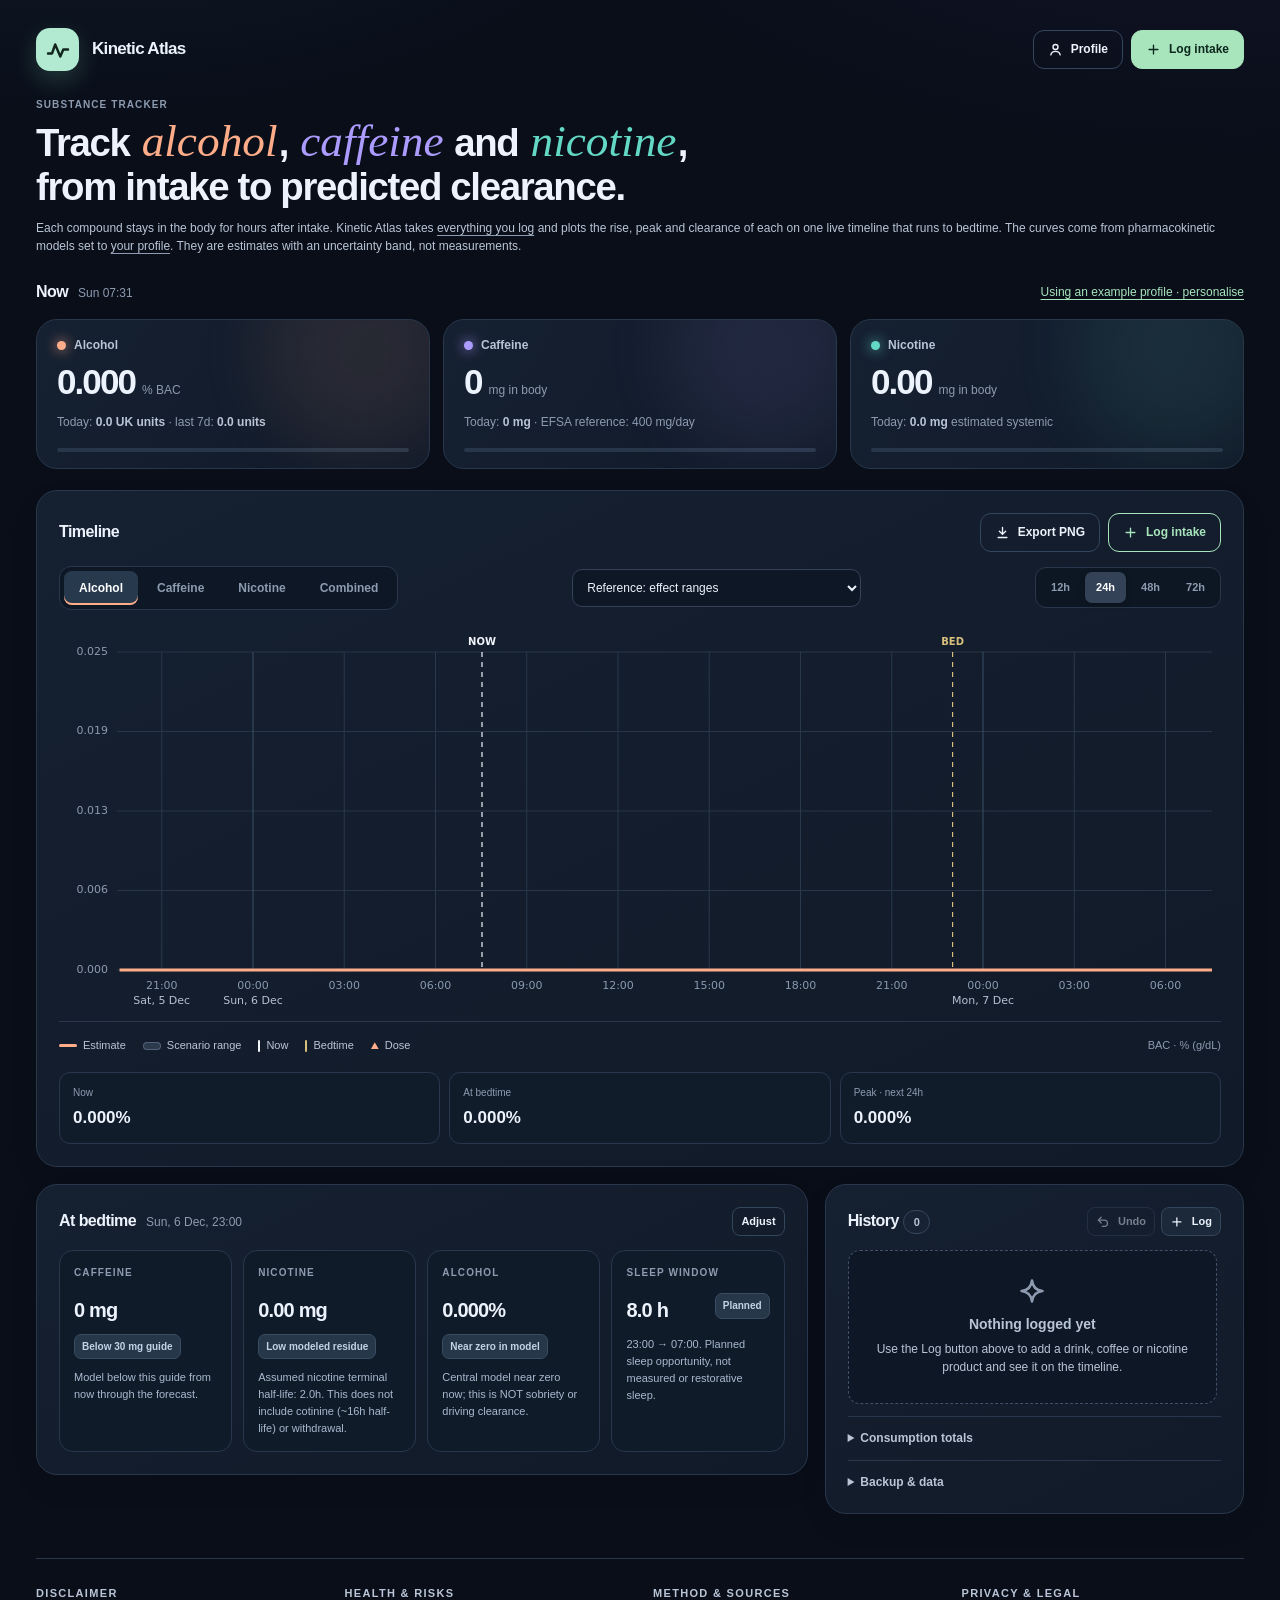
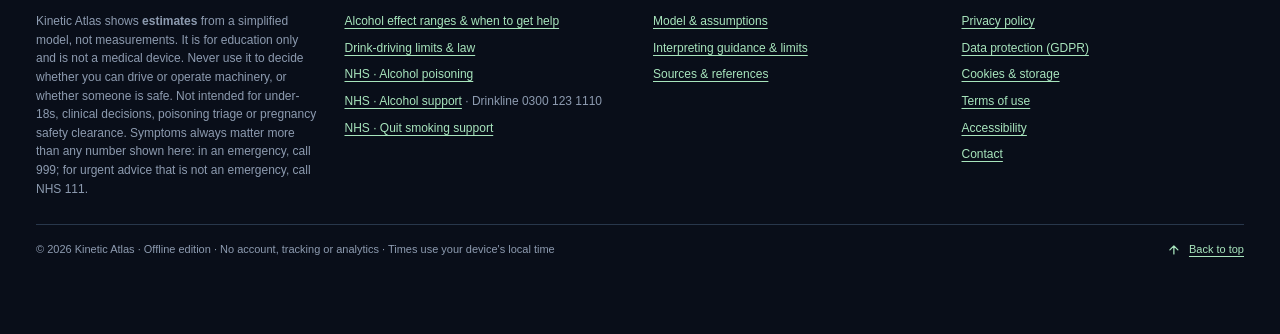
==== index.html @ 900ac0ae "feat(ui): shorten the tagline to "Substance tracker"" ====
<!DOCTYPE html><html lang="en"><head><meta charset="utf-8"><meta name="viewport" content="width=device-width,initial-scale=1"><meta name="theme-color" content="#0b111d"><meta name="description" content="Offline local-first alcohol caffeine nicotine pharmacokinetics explorer"><title>Kinetic Atlas · Substance tracker</title><style>
:root{color-scheme:dark;--bg:#090e19;--surface:#111a29;--border:#28374b;--border2:#34465c;--text:#edf3fc;--muted:#8d9bb0;--soft:#b9c5d6;--primary:#a8e5bd;--alc:#ffad89;--caf:#ac9cff;--nic:#63d9c5;--danger:#ff7d83;--warn:#ffd089;--shadow:0 20px 70px #0206105e;--radius:21px}*{box-sizing:border-box}[hidden]{display:none!important}html{scroll-behavior:smooth}body{margin:0;background:radial-gradient(ellipse 850px 480px at 8% -12%,#253e4d55,transparent 75%),radial-gradient(ellipse 1100px 600px at 97% -13%,#392b5b46,transparent 70%),var(--bg);font:14px/1.55 Inter,ui-sans-serif,-apple-system,BlinkMacSystemFont,"Segoe UI",sans-serif;color:var(--text);min-height:100vh}button,input,select,textarea{font:inherit}button{cursor:pointer}button:disabled{opacity:.45;cursor:not-allowed}a{color:var(--primary);text-decoration-thickness:1px;text-underline-offset:3px}a:focus-visible,button:focus-visible,input:focus-visible,select:focus-visible,textarea:focus-visible{outline:2px solid var(--primary);outline-offset:3px}h1,h2,h3,h4,p{margin:0}h1,h2,h3{letter-spacing:-.035em}p{color:var(--soft)}.shell{max-width:1510px;margin:auto;padding:28px 36px 76px}.topbar{display:flex;align-items:center;justify-content:space-between;gap:12px;margin-bottom:26px}.brand{display:flex;align-items:center;gap:13px;text-decoration:none;color:var(--text)}.brandmark{width:43px;height:43px;border-radius:14px;background:#b1ead1;color:#11241d;display:grid;place-items:center;box-shadow:0 9px 24px #92e9c630}.brandname{font-size:17px;font-weight:850;letter-spacing:-.04em}.toolbar{display:flex;align-items:center;gap:8px;flex-wrap:wrap}.btn{display:inline-flex;justify-content:center;align-items:center;gap:8px;padding:9px 14px;border:1px solid var(--border2);border-radius:11px;background:#1b293b;color:var(--text);font-weight:700;font-size:12px;transition:.15s ease;min-height:39px}.btn:hover{background:#28394c;border-color:#5d7085}.btn-primary{background:var(--primary);border-color:var(--primary);color:#0c271c}.btn-primary:hover{background:#d2f5dd;border-color:#d2f5dd}.btn-ghost{background:transparent}.btn-outline{background:transparent;border-color:var(--primary);color:var(--primary)}.btn-outline:hover{background:#a8e5bd1f;border-color:#d2f5dd;color:#d2f5dd}.btn-outline:focus-visible{outline:2px solid var(--primary);outline-offset:3px;background:#a8e5bd1f}.btn-danger{border-color:#834951;color:#ffb3bb;background:#46292f}.btn-small{padding:5px 8px;min-height:28px;font-size:11px;border-radius:8px}.tag{font-size:11px;border:1px solid var(--border2);border-radius:100px;padding:5px 10px;color:var(--soft);background:#1a293a85}.tag.green{color:#b5efcf;border-color:#3b6658;background:#213c36}.metrics{display:grid;grid-template-columns:repeat(3,minmax(0,1fr));gap:13px;margin-bottom:21px}.metric{position:relative;overflow:hidden;border:1px solid var(--border);border-radius:var(--radius);background:linear-gradient(120deg,#152031,#111a29);padding:16px 20px}.metric:before{content:"";position:absolute;inset:-75px -40px auto auto;height:210px;width:210px;border-radius:50%;opacity:.09;background:var(--tone);filter:blur(35px)}.metric.alcohol{--tone:var(--alc)}.metric.caffeine{--tone:var(--caf)}.metric.nicotine{--tone:var(--nic)}.compound{display:flex;gap:8px;align-items:center;color:var(--soft);font-size:12px;font-weight:750}.compound-dot{height:9px;width:9px;border-radius:50%;background:var(--tone);box-shadow:0 0 13px var(--tone)}.metric-value{display:flex;align-items:baseline;gap:7px;margin-top:10px}.metric-value strong{font-weight:800;font-size:35px;line-height:1;letter-spacing:-.055em;font-variant-numeric:tabular-nums}.metric-value span{font-size:12px;color:var(--muted)}.metric-foot{color:var(--muted);font-size:12px;margin-top:13px}.metric-foot b{color:var(--soft)}.meter{height:4px;border-radius:6px;background:#283649;margin-top:16px;overflow:hidden}.meter>span{height:100%;display:block;background:var(--tone);border-radius:6px;transition:width .3s}.dashboard{display:grid;grid-template-columns:minmax(0,1.84fr) minmax(350px,1fr);gap:17px;align-items:start}.panel{border:1px solid var(--border);background:linear-gradient(155deg,#152031 0%,#111a28 95%);border-radius:var(--radius);box-shadow:0 12px 32px #0000000d;min-width:0}.panel-pad{padding:22px}.wide-column,.side-column{display:grid;gap:17px;min-width:0}.dashboard{grid-template-rows:auto 1fr}.dashboard>.wide-column,.dashboard>.side-column{display:contents}#sleepSec{grid-column:1;grid-row:1}#guideSec{grid-column:1;grid-row:2}#historySec{grid-column:2;grid-row:1/span 2}.panel-title{display:flex;justify-content:space-between;align-items:start;gap:12px;margin-bottom:17px}.panel-title h2{font-size:18px;font-weight:800}.panel-title p{font-size:11px;color:var(--muted);margin-top:4px}.pill-btns{display:flex;gap:4px;padding:4px;border:1px solid var(--border);border-radius:11px;background:#0d1724}.pill-btns button{background:transparent;border:0;border-radius:7px;color:var(--muted);font-size:11px;font-weight:750;padding:7px 11px}.pill-btns button.active{background:#344257;color:white;box-shadow:0 2px 6px #0004}.plot-head{display:flex;align-items:center;justify-content:space-between;gap:14px;flex-wrap:wrap}.tabs{display:flex;gap:4px;padding:4px;background:#0d1725;border:1px solid var(--border);border-radius:12px;flex-wrap:wrap}.tabs button{border:0;background:transparent;color:var(--muted);padding:8px 15px;border-radius:8px;font-size:12px;font-weight:780}.tabs button.active{background:#27394d;color:white}.tabs .alcohol.active{box-shadow:inset 0 -2px var(--alc)}.tabs .caffeine.active{box-shadow:inset 0 -2px var(--caf)}.tabs .nicotine.active{box-shadow:inset 0 -2px var(--nic)}.tabs .all.active{background:linear-gradient(90deg,var(--alc),var(--caf),var(--nic)) bottom/100% 2px no-repeat,#27394d}#scaleButtons:not([hidden])+#rangeButtons{margin-left:auto}@media(max-width:680px){#compoundTabs{display:grid;grid-template-columns:repeat(4,minmax(0,1fr))}#compoundTabs button{padding:8px 4px}.stats-row .statbox .cmb-val{font-size:11.5px;white-space:normal}}.chart-wrap{height:380px;position:relative;margin:22px -3px 3px;touch-action:pan-y}.chart-wrap canvas{width:100%;height:100%;display:block;cursor:crosshair}.chart-tooltip{display:none;position:absolute;z-index:4;pointer-events:none;background:#08111cee;border:1px solid #547084;border-radius:10px;padding:9px 12px;box-shadow:var(--shadow);min-width:164px;font-size:11px}.chart-tooltip strong{display:block;color:white;margin-bottom:4px}.chart-tooltip span{display:block;color:var(--soft)}.legend{display:flex;flex-wrap:wrap;gap:8px 17px;align-items:center;border-top:1px solid var(--border);padding-top:15px;margin-top:9px}.legend span{display:inline-flex;align-items:center;font-size:11px;color:var(--soft)}.legend i{display:inline-block;width:18px;height:3px;vertical-align:3px;margin-right:6px;background:#b2ddf0;border-radius:10px}.legend i.band{height:8px;background:#7e9ab13c;border:1px solid #7888ab80}.legend i.now{height:12px;width:2px;background:#f1f5fb}.legend i.bed{height:12px;width:2px;background:#d6c07b}.stats-row{display:grid;grid-template-columns:repeat(3,1fr);gap:9px;margin-top:18px}.statbox{border:1px solid var(--border);padding:12px 13px;background:#111c2b;border-radius:11px}.statbox span{display:block;font-size:10px;color:var(--muted);margin-bottom:4px}.statbox strong{font-size:17px;font-variant-numeric:tabular-nums}.statbox small{font-size:10px;color:var(--muted);font-weight:500}.statbox .cmb-val{display:block;font-size:13px;color:var(--soft);margin:0;line-height:1.55;white-space:nowrap;font-weight:600}.cmb-val b{color:white;font-weight:760;white-space:nowrap}.cmb-val abbr{text-decoration:none}.cmb-val i,.chart-tooltip i{display:inline-block;width:7px;height:7px;border-radius:50%;margin-right:5px;vertical-align:1px}.sleep-grid{display:grid;grid-template-columns:repeat(4,minmax(0,1fr));gap:11px}.insight{border:1px solid var(--border);border-radius:14px;background:#101b2a;padding:14px}.insight .micro{color:var(--muted);text-transform:uppercase;letter-spacing:.11em;font-size:10px;font-weight:800}.insight .big{font-size:20px;font-weight:800;letter-spacing:-.04em;margin-top:8px;font-variant-numeric:tabular-nums}.insight p{font-size:12px;margin-top:6px}.insight .detail{color:#a8b9ce;font-size:11px;margin-top:10px}.kpi-mini{display:flex;align-items:center;justify-content:space-between;margin-top:6px;gap:8px;flex-wrap:wrap}.badge-status{font-size:10px;border-radius:7px;background:#26374a;color:#c0d3e7;padding:4px 7px;border:1px solid #3a4c62;font-weight:700}.badge-status.warn{background:#453629;color:#ffddb1;border-color:#82614a}.badge-status.urgent{background:#4c2a32;color:#ffc1be;border-color:#875561}
.field label,.form-label{display:block;font-size:11px;color:var(--soft);font-weight:760;margin-bottom:6px}.input,select,textarea{width:100%;background:#0e1725;border:1px solid #354359;border-radius:10px;color:var(--text);padding:10px 12px;min-height:44px;outline:none;transition:border-color .15s}select{padding-right:24px}select option,select optgroup{background:#162234;color:white}.input:focus,select:focus,textarea:focus{border-color:#96d0b4;box-shadow:0 0 0 3px #8bd1ac19}.input::placeholder,textarea::placeholder{color:#72839b}.input[type="number"]{font-variant-numeric:tabular-nums}.formgrid{display:grid;grid-template-columns:repeat(2,minmax(0,1fr));gap:11px;align-items:end}.formgrid .full{grid-column:1/-1}.formhint{font-size:10px;color:var(--muted);margin-top:5px}.live-preview{display:flex;justify-content:space-between;gap:12px;border:1px solid #3a564e;background:#1a342d70;border-radius:11px;padding:11px 13px;margin:15px 0;align-items:center}.live-preview div{min-width:0}.live-preview small{display:block;font-size:10px;color:var(--muted)}.live-preview b{display:block;color:#d9f7e9;font-size:17px;letter-spacing:-.025em}.live-preview>span{font-size:11px;color:#bcdccf;text-align:right;max-width:190px}.entry-buttons{display:flex;gap:8px}.entry-buttons .btn-primary{flex:1}.feedback{min-height:18px;margin-top:8px;font-size:11px;color:#b0eac9}.history-tools{display:flex;gap:6px;align-items:center}.history-list{max-height:405px;overflow:auto;padding-right:4px;scrollbar-width:thin}.log-item{display:flex;align-items:center;gap:11px;padding:12px 2px;border-top:1px solid #29384a}.log-symbol{width:35px;height:35px;border-radius:11px;flex-shrink:0;background:#ffffff0a;display:grid;place-items:center;font-size:16px}.log-symbol.alcohol{color:var(--alc);background:#ffad8918}.log-symbol.caffeine{color:var(--caf);background:#ac9cff18}.log-symbol.nicotine{color:var(--nic);background:#63d9c518}.log-main{flex:1;min-width:0}.log-main b{font-size:12px;display:block;overflow:hidden;text-overflow:ellipsis;white-space:nowrap}.log-main small{font-size:10px;color:var(--muted);display:block}.log-dose{text-align:right;white-space:nowrap}.log-dose b{font-size:12px}.log-dose small{font-size:10px;color:var(--muted);display:block}.log-actions{display:flex;gap:2px}.log-actions button{color:var(--muted);background:transparent;border:0;font-size:13px;padding:4px;border-radius:5px}.log-actions button:hover{background:#ffffff16;color:var(--text)}.empty-state{padding:26px;text-align:center;background:#0e1725;border:1px dashed #405168;border-radius:12px;color:var(--muted)}.empty-state b{display:block;color:var(--soft);margin:9px 0 4px}.empty-state p{font-size:12px}.interpretation{display:grid;gap:11px}.info-card{border:1px solid var(--border);border-left:3px solid var(--border2);border-radius:12px;padding:13px 14px;background:#101a29}.info-card.caution{border-left-color:var(--warn)}.info-card.urgent{border-left-color:var(--danger);background:#2a1a22}.info-sev{display:block;color:var(--muted);text-transform:uppercase;letter-spacing:.11em;font-size:10px;font-weight:800;margin-bottom:2px}.caution .info-sev{color:var(--warn)}.urgent .info-sev{color:var(--danger)}#guideSec{animation:guideIn .32s ease-out}@keyframes guideIn{from{opacity:0;transform:translateY(8px)}}.info-card b{display:block;font-size:12px}.info-card p{font-size:11px;margin-top:4px}.small-print{font-size:11px;color:var(--muted)}.fineprint{background:#0e1725;border:1px solid var(--border);border-radius:12px;padding:14px 16px;margin-top:12px}.fineprint h4{font-size:11px;margin-bottom:5px}.fineprint p{font-size:11px}.summary-table{width:100%;border-collapse:collapse;font-size:12px}.summary-table tr:not(:last-child) td{border-bottom:1px solid var(--border)}.summary-table td{padding:11px 0;color:var(--soft)}.summary-table td:last-child{text-align:right;color:var(--text);font-weight:750}dialog{border:1px solid #42556d;border-radius:21px;background:#111c2b;color:var(--text);padding:0;width:min(760px,calc(100% - 22px));max-height:min(90vh,910px);max-height:min(90dvh,910px);box-shadow:0 30px 100px #000b}dialog[open]{display:flex;flex-direction:column;overflow:hidden}dialog>form{display:flex;flex-direction:column;flex:1 1 auto;min-height:0}dialog::backdrop{background:#010710cc;backdrop-filter:blur(7px)}.dialog-body{padding:24px;overflow:auto;flex:1 1 auto;min-height:0;overscroll-behavior:contain}.dialog-head{display:flex;align-items:start;justify-content:space-between;gap:15px;padding:24px 24px 18px;border-bottom:1px solid var(--border)}.dialog-head h2{font-size:23px}.dialog-head p{font-size:12px;margin-top:5px}.dialog-footer{padding:15px 24px;border-top:1px solid var(--border);display:flex;gap:8px;justify-content:space-between;align-items:center;flex-wrap:wrap;background:#121e2d}.settings-block{border-top:1px solid var(--border);padding-top:18px;margin-top:18px}.settings-block:first-child{border-top:0;margin-top:0;padding-top:0}.settings-block h3{font-size:14px;margin-bottom:13px}.settings-grid{display:grid;grid-template-columns:repeat(3,1fr);gap:13px}.settings-note{font-size:11px;color:var(--muted);margin-top:12px}.sources-list{display:grid;gap:11px}.sources-list article{border:1px solid var(--border);border-radius:12px;padding:12px 15px;background:#0d1725}.sources-list article h4{font-size:12px;margin-bottom:5px}.sources-list article p{font-size:11px}.sources-list article a{font-size:11px;overflow-wrap:anywhere}.method-code{font-family:ui-monospace,SFMono-Regular,Consolas,monospace;color:#c5e7d8;background:#0d1725;border:1px solid var(--border);border-radius:10px;padding:13px;white-space:pre-wrap;font-size:11px}.notice{border:1px solid #6e5b49;background:#392d24;padding:10px 13px;border-radius:10px;font-size:11px;color:#ffdbad;margin-top:12px}.divider{height:1px;background:var(--border);margin:17px 0}.sr-only{position:absolute!important;width:1px;height:1px;padding:0;margin:-1px;overflow:hidden;clip:rect(0,0,0,0);white-space:nowrap;border:0}
.log-dose{max-width:96px;white-space:normal;line-height:1.3}
.monitor{margin-bottom:18px}
.intro{margin:0 0 24px}.intro .micro{color:var(--muted);text-transform:uppercase;letter-spacing:.11em;font-size:10px;font-weight:800}.intro h1{font-size:min(3vw,42px);line-height:1.15;font-weight:750;margin:6px 0 10px;text-wrap:balance}.intro h1 span{font:italic 400 1.18em/1 "Hoefler Text","Palatino Linotype",Palatino,Georgia,serif;letter-spacing:0;margin:0 .03em 0 .06em}.intro>p{font-size:12px;color:var(--soft)}.intro .linkbtn{font-size:inherit;color:inherit;text-decoration-color:var(--muted)}.intro .linkbtn:hover{color:var(--primary)}.c-alc{color:var(--alc)}.c-caf{color:var(--caf)}.c-nic{color:var(--nic)}#timelineSec{margin-bottom:17px}.sec-actions{display:flex;gap:8px;flex-wrap:wrap}.sec-head{display:flex;align-items:center;justify-content:space-between;gap:10px;flex-wrap:wrap;margin-bottom:14px}.sec-head h2{font-size:16px;font-weight:800}.muted{color:var(--muted);font-weight:500;font-size:12px;letter-spacing:0;margin-left:6px;font-variant-numeric:tabular-nums}.linkbtn{background:none;border:0;padding:0;color:var(--primary);font-size:12px;text-align:left;text-decoration:underline;text-decoration-thickness:1px;text-underline-offset:3px}.legend-unit{margin-left:auto;color:var(--muted)!important}.plot-note{font-size:11px;color:var(--muted);margin-top:8px;line-height:1.5}.more-btn{width:100%;margin-top:6px}.drawer{border-top:1px solid var(--border);margin-top:12px;padding-top:12px}.drawer summary{cursor:pointer;font-size:12px;font-weight:750;color:var(--soft)}.drawer[open] summary{margin-bottom:10px}.data-tools{display:flex;gap:6px;flex-wrap:wrap;margin-top:10px}.adv{border:1px solid var(--border);border-radius:12px;padding:12px 14px;margin-top:18px}.adv summary{cursor:pointer;font-weight:750;font-size:13px}.adv[open] summary{margin-bottom:14px}.dialog-narrow{width:min(560px,calc(100% - 22px))}.toast{position:fixed;left:50%;bottom:22px;transform:translate(-50%,16px);opacity:0;pointer-events:none;z-index:50;max-width:calc(100% - 32px);background:#1b293b;border:1px solid var(--border2);border-radius:12px;padding:10px 16px;font-size:12px;box-shadow:var(--shadow);transition:.2s ease}.toast.show{opacity:1;transform:translate(-50%,0)}.site-foot{margin-top:44px;border-top:1px solid var(--border);padding-top:26px;color:var(--muted);font-size:12px}.foot-grid{display:grid;grid-template-columns:repeat(4,minmax(0,1fr));gap:26px;margin:0 0 26px}.foot-grid h3{font-size:11px;text-transform:uppercase;letter-spacing:.12em;color:var(--soft);margin-bottom:10px}.foot-grid p{font-size:12px;color:var(--muted)}.foot-grid ul{list-style:none;margin:0;padding:0;display:grid;gap:8px}.foot-grid a{font-size:12px}.foot-base{display:flex;justify-content:space-between;gap:12px;flex-wrap:wrap;border-top:1px solid var(--border);padding-top:16px;font-size:11px}.law-table td{vertical-align:top}.law-table td:first-child{width:9.5em;padding-right:12px}.law-table td:last-child{text-align:left;font-weight:400}.law-ref select{width:auto;max-width:100%;min-height:38px;padding:6px 28px 6px 10px;font-size:12px}.law-key ul{margin:4px 0;padding-left:18px}.legal p{font-size:12px}.legal p+p{margin-top:8px}.legal code{font-size:11px}
.legend i.dose{width:8px;height:7px;vertical-align:0;border-radius:0;clip-path:polygon(50% 0,100% 100%,0 100%)}.chart-tooltip .tip-doses{border-top:1px solid #547084;margin-top:6px;padding-top:6px}.chart-tooltip .tip-doses span{max-width:250px;white-space:nowrap;overflow:hidden;text-overflow:ellipsis}
.ic{width:1.25em;height:1.25em;flex-shrink:0;vertical-align:-.25em;fill:none;stroke:currentColor;stroke-width:2.2;stroke-linecap:round;stroke-linejoin:round}.empty-state .ic{display:block;width:28px;height:28px;margin:0 auto}.foot-base a{display:inline-flex;align-items:center;gap:8px}.log-actions button{padding:4px 2px}.log-actions .ic{width:15px;height:15px}
@media(max-width:1120px){.intro h1{font-size:29px;line-height:1.22}.dashboard{grid-template-columns:minmax(0,1.3fr) minmax(305px,.85fr)}.shell{padding:22px}.panel-pad{padding:18px}.sleep-grid{grid-template-columns:repeat(2,minmax(0,1fr))}}@media(max-width:900px){.dashboard{grid-template-columns:1fr}.wide-column,.side-column{display:contents}#historySec{order:2}#sleepSec{order:3}#guideSec{order:4}#sleepSec,#historySec,#guideSec{grid-column:auto;grid-row:auto}.dashboard{grid-template-rows:none}.foot-grid{grid-template-columns:repeat(2,minmax(0,1fr))}}@media(max-width:680px){.shell{padding:12px 12px 40px}.topbar{margin-bottom:16px}.hide-sm{display:none}.monitor{margin-bottom:14px}
.intro{margin-bottom:16px}.intro h1{font-size:26px}.monitor .sec-head{margin-bottom:8px}.metrics{gap:6px;margin-bottom:0}.metric{padding:10px 11px;border-radius:14px}.metric:before{display:none}.compound{font-size:11px}.metric-value{flex-direction:column;align-items:flex-start;gap:0;margin-top:4px}.metric-value strong{font-size:21px}.metric-value span{font-size:10px}.metric-foot,.meter{display:none}.settings-grid{grid-template-columns:repeat(2,1fr)}.plot-head{align-items:stretch}.chart-wrap{height:260px;margin-top:16px}.statbox{padding:9px 10px}.statbox strong{font-size:14px}.foot-grid{grid-template-columns:1fr;gap:20px}.dialog-body{padding:16px}.dialog-head{padding:18px 16px}.dialog-footer{padding:12px 16px}}@media(prefers-reduced-motion:reduce){*,*:before,*:after{scroll-behavior:auto!important;transition:none!important}#guideSec{animation:none}}
</style></head><body><div class="shell">
<svg width="0" height="0" style="position:absolute" aria-hidden="true"><symbol id="i-plus" viewBox="0 0 24 24"><path d="M12 5v14M5 12h14"/></symbol><symbol id="i-close" viewBox="0 0 24 24"><path d="M6 6l12 12M18 6 6 18"/></symbol><symbol id="i-download" viewBox="0 0 24 24"><path d="M12 4v11M7 10l5 5 5-5M5 20h14"/></symbol><symbol id="i-upload" viewBox="0 0 24 24"><path d="M12 15V4M7 9l5-5 5 5M5 20h14"/></symbol><symbol id="i-check" viewBox="0 0 24 24"><path d="M5 12.5l4.5 4.5L19 7.5"/></symbol><symbol id="i-user" viewBox="0 0 24 24"><circle cx="12" cy="8" r="4"/><path d="M4.5 20.5c.8-3.6 3.8-5.5 7.5-5.5s6.7 1.9 7.5 5.5"/></symbol><symbol id="i-undo" viewBox="0 0 24 24"><path d="M9 14 4 9l5-5M4 9h10.5a5.5 5.5 0 0 1 0 11H11"/></symbol><symbol id="i-up" viewBox="0 0 24 24"><path d="M12 19V5M5 12l7-7 7 7"/></symbol><symbol id="i-refresh" viewBox="0 0 24 24"><path d="M20 12a8 8 0 1 1-2.34-5.66L20 8.5M20 3.5v5h-5"/></symbol><symbol id="i-spark" viewBox="0 0 24 24"><path d="M12 3c.6 5.4 3.6 8.4 9 9-5.4.6-8.4 3.6-9 9-.6-5.4-3.6-8.4-9-9 5.4-.6 8.4-3.6 9-9z"/></symbol><symbol id="i-alcohol" viewBox="0 0 24 24"><path d="M7 3h10v3a5 5 0 0 1-10 0zM12 11v9M8.5 20h7"/></symbol><symbol id="i-caffeine" viewBox="0 0 24 24"><path d="M5 10h11v4.5a5 5 0 0 1-5 5h-1a5 5 0 0 1-5-5zM16 11.5h1.5a2.5 2.5 0 0 1 0 5H16M8.5 4v3M12.5 4v3"/></symbol><symbol id="i-nicotine" viewBox="0 0 24 24"><path d="M5 19C5 10 10 5 19 5c0 9-5 14-14 14zM5 19l7-7"/></symbol><symbol id="i-edit" viewBox="0 0 24 24"><path d="M4 20h4L19 9l-4-4L4 16zM13.5 6.5l4 4"/></symbol><symbol id="i-copy" viewBox="0 0 24 24"><rect x="9" y="9" width="11" height="11" rx="2"/><path d="M15 9V6a2 2 0 0 0-2-2H6a2 2 0 0 0-2 2v7a2 2 0 0 0 2 2h3"/></symbol><symbol id="i-delete" viewBox="0 0 24 24"><path d="M4 7h16M10 11v6M14 11v6M6 7l1 12a2 2 0 0 0 2 2h6a2 2 0 0 0 2-2l1-12M9 7V4h6v3"/></symbol></svg>
<header class="topbar"><a class="brand" href="#top"><span class="brandmark" aria-hidden="true"><svg width="26" height="26" viewBox="0 0 26 26" fill="none"><path d="M3 16.5h4l3.2-9 5.1 12 3-7H23" stroke="currentColor" stroke-width="2.4" stroke-linecap="round" stroke-linejoin="round"/></svg></span><span class="brandname">Kinetic Atlas</span></a><div class="toolbar"><button type="button" class="btn btn-ghost" data-open="profileDialog" aria-label="Profile"><svg class="ic" aria-hidden="true"><use href="#i-user"/></svg><span class="hide-sm">Profile</span></button><button type="button" class="btn btn-primary" data-open="entryDialog"><svg class="ic" aria-hidden="true"><use href="#i-plus"/></svg>Log intake</button></div></header>
<main id="top">
<section class="intro" aria-labelledby="introTitle"><div><p class="micro">Substance tracker</p><h1 id="introTitle">Track <span class="c-alc">alcohol</span>, <span class="c-caf">caffeine</span> and <span class="c-nic">nicotine</span>, from intake to predicted clearance.</h1></div><p>Each compound stays in the body for hours after intake. Kinetic Atlas takes <button type="button" class="linkbtn" data-open="entryDialog">everything you log</button> and plots the rise, peak and clearance of each on one live timeline that runs to bedtime. The curves come from pharmacokinetic models set to <button type="button" class="linkbtn" data-open="profileDialog">your profile</button>. They are estimates with an uncertainty band, not measurements.</p></section><p class="notice" id="storageWarn" role="alert" hidden>Browser storage is unavailable. Export your data before closing this page.</p>
<section class="monitor" aria-labelledby="nowTitle"><div class="sec-head"><h2 id="nowTitle">Now <span class="muted" id="liveClock"></span></h2><button type="button" class="linkbtn" id="profileHint" data-open="profileDialog" hidden>Using an example profile · personalise</button></div><div class="metrics"><article class="metric alcohol"><span class="compound"><i class="compound-dot"></i>Alcohol</span><div class="metric-value"><strong id="metricAlc">0.000</strong><span>% BAC</span></div><div class="metric-foot" id="metricAlcSub"></div><div class="meter"><span id="meterAlc" style="width:0%"></span></div></article><article class="metric caffeine"><span class="compound"><i class="compound-dot"></i>Caffeine</span><div class="metric-value"><strong id="metricCaf">0</strong><span>mg in body</span></div><div class="metric-foot" id="metricCafSub"></div><div class="meter"><span id="meterCaf" style="width:0%"></span></div></article><article class="metric nicotine"><span class="compound"><i class="compound-dot"></i>Nicotine</span><div class="metric-value"><strong id="metricNic">0.0</strong><span>mg in body</span></div><div class="metric-foot" id="metricNicSub"></div><div class="meter"><span id="meterNic" style="width:0%"></span></div></article></div></section>
<section class="panel panel-pad" id="timelineSec" aria-labelledby="curveTitle"><div class="sec-head"><h2 id="curveTitle">Timeline</h2><div class="sec-actions"><button type="button" class="btn btn-ghost" id="exportPngBtn" title="Download the plot shown as a PNG image"><svg class="ic" aria-hidden="true"><use href="#i-download"/></svg>Export PNG</button><button type="button" class="btn btn-outline" id="timelineLogBtn" data-open="entryDialog"><svg class="ic" aria-hidden="true"><use href="#i-plus"/></svg>Log intake</button></div></div><div class="plot-head"><div class="tabs" id="compoundTabs" role="tablist" aria-label="Chart substance"><button data-type="alcohol" class="alcohol active" role="tab" aria-selected="true">Alcohol</button><button data-type="caffeine" class="caffeine" role="tab" aria-selected="false">Caffeine</button><button data-type="nicotine" class="nicotine" role="tab" aria-selected="false">Nicotine</button><button data-type="all" class="all" role="tab" aria-selected="false">Combined</button></div><div class="pill-btns" id="scaleButtons" role="group" aria-label="Combined chart scale" hidden><button class="active" data-scale="rel" aria-pressed="true" title="Each curve scaled to its own peak (0–1)">Relative</button><button data-scale="mg" aria-pressed="false" title="Amount in body, mg, log scale">mg</button></div><div class="law-ref" id="lawRefWrap"><label for="lawRef" class="sr-only">Alcohol reference lines</label><select id="lawRef"><option value="">Reference: effect ranges</option></select></div><div class="pill-btns" id="rangeButtons"><button data-range="12">12h</button><button class="active" data-range="24">24h</button><button data-range="48">48h</button><button data-range="72">72h</button></div></div><div class="chart-wrap" id="chartWrap"><canvas id="trajectory" role="img" aria-label="Estimated exposure over time">Canvas unsupported. Summary values are available below.</canvas><div class="chart-tooltip" id="chartTooltip"></div></div><div class="legend"><span><i id="legendLine"></i>Estimate</span><span><i class="band"></i>Scenario range</span><span data-cmb hidden><i style="background:#ffad89"></i>Alcohol</span><span data-cmb hidden><i style="background:#ac9cff"></i>Caffeine</span><span data-cmb hidden><i style="background:#63d9c5"></i>Nicotine</span><span><i class="now"></i>Now</span><span><i class="bed"></i>Bedtime</span><span><i class="dose" id="legendDose"></i>Dose</span><span class="legend-unit" id="plotUnit"></span></div><p class="plot-note" id="plotNote" hidden></p><div class="plot-note law-key" id="lawKey" hidden></div><div class="stats-row"><div class="statbox"><span>Now</span><strong id="chartNow">—</strong></div><div class="statbox"><span>At bedtime</span><strong id="chartBed">—</strong></div><div class="statbox"><span>Peak · next 24h</span><strong id="chartPeak">—</strong></div></div></section><div class="dashboard"><div class="wide-column">
<section class="panel panel-pad" id="sleepSec" aria-labelledby="sleepTitle"><div class="sec-head"><h2 id="sleepTitle">At bedtime <span class="muted" id="bedtimeText">—</span></h2><button type="button" class="btn btn-small btn-ghost" data-open="profileDialog">Adjust</button></div><div class="sleep-grid"><div class="insight"><div class="micro">Caffeine</div><div class="kpi-mini"><div class="big" id="bedCaf">—</div><span class="badge-status" id="cafSleepBadge"></span></div><div class="detail" id="cafCross"></div></div><div class="insight"><div class="micro">Nicotine</div><div class="kpi-mini"><div class="big" id="bedNic">—</div><span class="badge-status" id="nicSleepBadge"></span></div><div class="detail" id="nicCross"></div></div><div class="insight"><div class="micro">Alcohol</div><div class="kpi-mini"><div class="big" id="bedAlc">—</div><span class="badge-status" id="alcSleepBadge"></span></div><div class="detail" id="alcCross"></div></div><div class="insight"><div class="micro">Sleep window</div><div class="kpi-mini"><div class="big" id="sleepDuration">—</div><span class="badge-status">Planned</span></div><div class="detail" id="sleepContext"></div></div></div></section></div>
<div class="side-column"><section class="panel panel-pad" id="historySec" aria-labelledby="historyTitle"><div class="sec-head"><h2 id="historyTitle">History <span id="historyCount" class="tag">0</span></h2><div class="history-tools"><button type="button" class="btn btn-small btn-ghost" id="undoBtn" title="Undo last change"><svg class="ic" aria-hidden="true"><use href="#i-undo"/></svg>Undo</button><button type="button" class="btn btn-small" data-open="entryDialog"><svg class="ic" aria-hidden="true"><use href="#i-plus"/></svg>Log</button></div></div><div class="history-list" id="historyList"></div><details class="drawer"><summary>Consumption totals</summary><table class="summary-table"><tbody id="summaryRows"></tbody></table><p class="small-print" style="margin-top:8px">UK guidance is <b>14 units a week</b> for regular drinking: a low-risk guideline, not a quota or a guarantee of safety.</p></details><details class="drawer"><summary>Backup &amp; data</summary><p class="small-print">Your profile and history are stored in this browser only. Export regularly to keep a copy.</p><div class="data-tools"><button type="button" class="btn btn-small" id="exportBtn"><svg class="ic" aria-hidden="true"><use href="#i-download"/></svg>Export JSON</button><button type="button" class="btn btn-small" id="downloadCsvBtn"><svg class="ic" aria-hidden="true"><use href="#i-download"/></svg>Export CSV</button><button type="button" class="btn btn-small" id="importBtn"><svg class="ic" aria-hidden="true"><use href="#i-upload"/></svg>Import</button><button type="button" class="btn btn-small btn-danger" id="clearBtn">Clear all</button></div></details></section>
<section class="panel panel-pad" id="guideSec" aria-labelledby="interpretTitle" hidden><div class="sec-head"><h2 id="interpretTitle">Guidance</h2><button type="button" class="linkbtn" data-open="scienceDialog">How it's calculated</button></div><div class="interpretation" id="interpretation"></div></section></div></div>
<footer class="site-foot"><div class="foot-grid"><section><h3>Disclaimer</h3><p>Kinetic Atlas shows <b>estimates</b> from a simplified model, not measurements. It is for education only and is not a medical device. Never use it to decide whether you can drive or operate machinery, or whether someone is safe. Not intended for under-18s, clinical decisions, poisoning triage or pregnancy safety clearance. Symptoms always matter more than any number shown here: in an emergency, call 999; for urgent advice that is not an emergency, call NHS 111.</p></section>
<section><h3>Health &amp; risks</h3><ul><li><button type="button" class="linkbtn" data-open="scienceDialog" data-section="sciRisks">Alcohol effect ranges &amp; when to get help</button></li><li><button type="button" class="linkbtn" data-open="scienceDialog" data-section="sciLaw">Drink-driving limits &amp; law</button></li><li><a href="https://www.nhs.uk/conditions/alcohol-poisoning/" target="_blank" rel="noopener noreferrer">NHS · Alcohol poisoning</a></li><li><a href="https://www.nhs.uk/live-well/alcohol-advice/alcohol-support/" target="_blank" rel="noopener noreferrer">NHS · Alcohol support</a> · Drinkline 0300 123 1110</li><li><a href="https://www.nhs.uk/better-health/quit-smoking/" target="_blank" rel="noopener noreferrer">NHS · Quit smoking support</a></li></ul></section>
<section><h3>Method &amp; sources</h3><ul><li><button type="button" class="linkbtn" data-open="scienceDialog">Model &amp; assumptions</button></li><li><button type="button" class="linkbtn" data-open="scienceDialog" data-section="sciGuidance">Interpreting guidance &amp; limits</button></li><li><button type="button" class="linkbtn" data-open="scienceDialog" data-section="sciSources">Sources &amp; references</button></li></ul></section>
<section><h3>Privacy &amp; legal</h3><ul><li><button type="button" class="linkbtn" data-open="legalDialog" data-section="legalPrivacy">Privacy policy</button></li><li><button type="button" class="linkbtn" data-open="legalDialog" data-section="legalGdpr">Data protection (GDPR)</button></li><li><button type="button" class="linkbtn" data-open="legalDialog" data-section="legalCookies">Cookies &amp; storage</button></li><li><button type="button" class="linkbtn" data-open="legalDialog" data-section="legalTerms">Terms of use</button></li><li><button type="button" class="linkbtn" data-open="legalDialog" data-section="legalA11y">Accessibility</button></li><li><button type="button" class="linkbtn" data-open="legalDialog" data-section="legalContact">Contact</button></li></ul></section></div>
<div class="foot-base"><span>© 2026 Kinetic Atlas · Offline edition · No account, tracking or analytics · Times use your device's local time</span><a href="#top"><svg class="ic" aria-hidden="true"><use href="#i-up"/></svg>Back to top</a></div></footer></main></div>
<div class="toast" id="toast" role="status" aria-live="polite"></div><input type="file" id="importInput" accept="application/json,.json" hidden>
<dialog id="entryDialog" class="dialog-narrow" aria-labelledby="entryDialogTitle"><div class="dialog-head"><h2 id="entryDialogTitle">Log intake</h2><button type="button" class="btn btn-small" data-close="entryDialog" aria-label="Close"><svg class="ic" aria-hidden="true"><use href="#i-close"/></svg></button></div><form id="entryForm" autocomplete="off"><div class="dialog-body"><div class="tabs" id="intakeTabs" role="group" aria-label="Intake type" style="margin-bottom:17px"><button type="button" class="active alcohol" data-type="alcohol">Alcohol</button><button type="button" data-type="caffeine" class="caffeine">Caffeine</button><button type="button" data-type="nicotine" class="nicotine">Nicotine</button></div><div class="formgrid"><div class="field full"><label for="preset">Product / preparation</label><select id="preset"></select><div class="formhint" id="presetHint">Each preset is an editable starting point, not a laboratory value.</div></div><div class="field pouch-only" hidden><label for="pouchBrand">Brand</label><select id="pouchBrand"></select></div><div class="field pouch-only" hidden><label for="pouchMg">Strength</label><select id="pouchMg"></select></div><div class="field"><label for="entryDate">Date started (dd/mm/yyyy)</label><input class="input" id="entryDate" inputmode="decimal" placeholder="dd/mm/yyyy" required></div><div class="field"><label for="entryClock">Local time (<span id="entryClockFmt">24-hour</span>)</label><input class="input" id="entryClock" inputmode="decimal" required></div><div class="field"><label for="entryQty">Servings / items</label><input class="input" id="entryQty" type="number" min="0.1" max="100" step="0.1" value="1" required></div><div class="field"><label for="entryDuration">Intake duration (min)</label><input class="input" id="entryDuration" type="number" min="0" max="2880" step="1" value="15" required></div><div class="field alcohol-only"><label for="entryVolume">Volume per serving (mL)</label><input class="input" type="number" id="entryVolume" min="0" max="10000" step="1" value="568"></div><div class="field alcohol-only"><label for="entryAbv">Strength (% ABV)</label><input class="input" type="number" id="entryAbv" min="0" max="100" step="0.1" value="5"></div><div class="field alcohol-only"><label for="entryFood">Food with alcohol</label><select id="entryFood"><option value="no">Little / empty stomach</option><option value="yes">With food (slower onset)</option></select></div><div class="field caffeine-only" hidden><label for="entryCafMg">Caffeine per serving (mg)</label><input class="input" type="number" id="entryCafMg" min="0" max="2000" step="1" value="80"></div><div class="field caffeine-only" hidden><label for="entryCafVol">Cup / serving volume (mL)</label><input class="input" type="number" id="entryCafVol" min="0" max="5000" step="1" value="30"></div><div class="field nicotine-only" hidden><label for="entryNicMg">Nicotine per item (mg)</label><input class="input" type="number" id="entryNicMg" min="0" max="100" step="any" value="1.2"></div><div class="field nicotine-only" hidden><label for="entryNicF">Estimated absorbed (%)</label><input class="input" type="number" id="entryNicF" min="1" max="100" step="1" value="100"></div><div class="field full"><label for="entryNote">Note (optional)</label><input class="input" id="entryNote" type="text" maxlength="160" placeholder="e.g. after lunch, branded product, stronger brew"></div></div><div class="live-preview"><div><small id="entryCalcLabel">Calculated ethanol dose</small><b id="entryCalc">—</b></div><span id="entryCalcDetail">Label strength and exact pour size matter.</span></div><div class="feedback" id="entryFeedback" role="status" aria-live="polite"></div></div><div class="dialog-footer"><span></span><div style="display:flex;gap:8px"><button type="button" class="btn" data-close="entryDialog">Cancel</button><button type="submit" class="btn btn-primary" id="addBtn"><svg class="ic" aria-hidden="true"><use href="#i-plus"/></svg>Add to timeline</button></div></div></form></dialog>
<dialog id="profileDialog" aria-labelledby="profileDialogTitle"><div class="dialog-head"><h2 id="profileDialogTitle">Profile</h2><button type="button" class="btn btn-small" data-close="profileDialog" aria-label="Close profile"><svg class="ic" aria-hidden="true"><use href="#i-close"/></svg></button></div><form id="profileForm"><div class="dialog-body">
<div class="settings-block"><h3>About you</h3><div class="settings-grid"><div class="field"><label for="pAge">Age (years)</label><input class="input" type="number" id="pAge" min="18" max="110" step="1" required></div><div class="field"><label for="pWeight">Weight (kg)</label><input class="input" type="number" id="pWeight" min="30" max="300" step="0.1" required></div><div class="field"><label for="pHeight">Height (cm)</label><input class="input" type="number" id="pHeight" min="120" max="230" step="1" required></div><div class="field"><label for="pR">Alcohol distribution (r)</label><select id="pR"><option value="0.68">Higher-water reference · 0.68</option><option value="0.55">Lower-water reference · 0.55</option><option value="custom">Custom (advanced)</option></select></div><div class="field" id="pRCustomWrap"><label for="pRCustom">Custom r (0.45–0.80)</label><input class="input" type="number" min="0.45" max="0.80" step="0.01" id="pRCustom"></div><div class="field"><label for="pActivity">Usual activity</label><select id="pActivity"><option value="sedentary">Mostly sedentary</option><option value="moderate">Moderately active</option><option value="vigorous">Very active</option></select></div><div class="field"><label for="pMeals">Typical meals</label><select id="pMeals"><option value="regular">Regular meals</option><option value="variable">Irregular / variable</option><option value="restricted">Often low food intake</option></select></div><div class="field"><label for="pTolerance">Subjective stimulant sensitivity</label><select id="pTolerance"><option value="high">High sensitivity</option><option value="typical">Typical / unknown</option><option value="low">Low perceived sensitivity</option></select></div><div class="field"><label for="pNicUse">Nicotine use pattern</label><select id="pNicUse"><option value="none">None / occasional</option><option value="daily">Daily use</option><option value="former">Recently stopped</option></select></div></div><p class="settings-note">The alcohol distribution coefficient r is a coarse proxy for body water, not a biological sex test. Height, activity, age and tolerance are retained for context but are not inserted into unvalidated metabolism formulas.</p></div>
<div class="settings-block"><h3>Health context</h3><div class="settings-grid"><div class="field"><label for="pSmoker">Combustible tobacco smoking</label><select id="pSmoker"><option value="no">No</option><option value="yes">Currently smoking regularly</option><option value="former">Stopped recently</option></select></div><div class="field"><label for="pPregnant">Pregnancy / breastfeeding context</label><select id="pPregnant"><option value="no">No</option><option value="pregnant">Pregnant / possibly pregnant</option><option value="breastfeeding">Breastfeeding</option></select></div><div class="field"><label for="pHormonal">Combined hormonal contraceptives</label><select id="pHormonal"><option value="no">No / unknown</option><option value="yes">Yes</option></select></div><div class="field"><label for="pLiver">Liver health / clearance concern</label><select id="pLiver"><option value="no">None known</option><option value="yes">Liver condition / impaired clearance</option></select></div><div class="field"><label for="pMeds">Drug interactions affecting metabolism</label><select id="pMeds"><option value="no">None known / unsure</option><option value="yes">Possible interaction / CYP1A2 inhibitor</option></select></div><div class="field"><label for="pSleepSensitive">Sleep sensitivity to caffeine</label><select id="pSleepSensitive"><option value="usual">Usual / unknown</option><option value="high">Very sensitive</option><option value="low">Less sensitive</option></select></div></div><p class="settings-note">Pregnancy, liver illness, interacting medication and hormonal contraceptives can change pharmacokinetics considerably. The automatic half-life is a broad scenario; confirm medications with a clinician. Smoking tobacco—not nicotine alone—can alter caffeine clearance.</p></div>
<div class="settings-block"><h3>Region</h3><div class="settings-grid"><div class="field"><label for="pRegion">Laws &amp; guidelines shown for</label><select id="pRegion"></select></div></div><p class="settings-note">Sets the drink-driving limits, legal drinking age and drinking guidelines shown under <b>Drink-driving &amp; law</b>. The model and UK unit counts are unchanged.</p></div>
<div class="settings-block"><h3>Sleep schedule</h3><div class="settings-grid"><div class="field"><label for="pBed">Target bedtime (local)</label><input class="input" id="pBed" required></div><div class="field"><label for="pWake">Target wake time (local)</label><input class="input" id="pWake" required></div><div class="field"><label for="pClock">Time format</label><select id="pClock"><option value="24h">24-hour</option><option value="12h">12-hour am/pm</option></select></div></div></div>
<details class="adv"><summary>Advanced model parameters</summary><div class="settings-grid"><div class="field"><label for="pCafHalf">Caffeine half-life (hours)</label><input class="input" type="number" id="pCafHalf" min="1.5" max="20" step="0.5" required></div><div class="field"><label for="pNicHalf">Nicotine half-life (hours)</label><input class="input" type="number" id="pNicHalf" min="1" max="8" step="0.1" required></div><div class="field"><label for="pAlcRate">Alcohol BAC clearance (%/h)</label><input class="input" type="number" id="pAlcRate" min="0.005" max="0.030" step="0.001" required></div><div class="field"><label for="pCafGuide">Sleep visual guide (mg caffeine)</label><input class="input" type="number" id="pCafGuide" min="0" max="200" step="5" required></div></div><p class="settings-note">Initial assumptions: caffeine 5h, nicotine 2h, ethanol 0.015 % BAC/hour. The bedtime caffeine guide is a <b>user-selected reference line, not an evidence-based threshold</b>. Adjust half-lives for sensitivity testing, not to self-diagnose metabolism.</p><button type="button" class="btn btn-small" id="autoHalfBtn" style="margin-top:10px"><svg class="ic" aria-hidden="true"><use href="#i-refresh"/></svg>Suggest caffeine half-life from profile</button><div class="notice">Activity, hydration, perceived tolerance and body size do <b>not</b> automatically “speed up” alcohol removal. Profile details affect warnings only when evidence is too limited for a numerical correction.</div></details></div><div class="dialog-footer"><span class="small-print">Changes only affect this device. Existing doses remain unchanged.</span><div style="display:flex;gap:8px"><button type="button" class="btn" data-close="profileDialog">Cancel</button><button class="btn btn-primary" type="submit">Save profile</button></div></div></form></dialog>
<dialog id="legalDialog" aria-labelledby="legalDialogTitle"><div class="dialog-head"><h2 id="legalDialogTitle">Privacy &amp; legal</h2><button type="button" class="btn btn-small" data-close="legalDialog" aria-label="Close"><svg class="ic" aria-hidden="true"><use href="#i-close"/></svg></button></div><div class="dialog-body legal">
<div class="settings-block" id="legalPrivacy"><h3>Privacy policy</h3><p>Kinetic Atlas does not collect, receive or share any information about you. There is no account, no server-side database, no analytics, no advertising and no tracking.</p><p><b>What you enter.</b> Your profile (age, weight, height, and context such as pregnancy, medication, liver condition and nicotine use) and your intake history are saved only in this browser's local storage, on this device. Nothing you enter is sent anywhere, and once the page has loaded it makes no network requests. Anyone who can use this browser profile can see what is stored in it.</p><p><b>What the publisher can see.</b> Nothing. Nobody behind Kinetic Atlas can read, recover or delete what is in your browser, or tell who you are.</p><p><b>Hosting.</b> If you opened this page from a website, the web host that delivered it handled your IP address and browser details in order to send you the page, as every website's host does, and may keep them for a short time in security logs. Kinetic Atlas adds no logging, analytics or tracking of its own. If you open the file straight from your own device, no request is made at all.</p><p><b>Exports.</b> JSON, CSV and PNG exports are files created on your device. They hold health-related information, so keep them private. Where they go next is up to you.</p><p><b>Links.</b> Links to the NHS, GOV.UK, research papers and product pages open other websites, which have their own privacy policies. The links are set so the other site is not told which page you came from.</p><p><b>Changes.</b> If a later version adds accounts or syncing, this policy will be rewritten first, and that version will ask for your explicit consent before any data leaves your device.</p></div>
<div class="settings-block" id="legalGdpr"><h3>Data protection (UK GDPR and EU GDPR)</h3><p>What you log here is information about your health, which the UK GDPR and the EU GDPR treat as special-category personal data. It stays in your browser and never reaches the publisher of Kinetic Atlas, who therefore does not process it and does not act as a controller or processor for it. That is why this page names no lawful basis, retention period, recipient or international transfer, and asks for no consent: there is no processing to cover. Nothing here profiles you or makes decisions about you, and the estimates are calculated on your device. The only personal data handled anywhere is the delivery data described under "Hosting" above.</p><p><b>Your rights in practice.</b> You hold the only copy, so you can use every right yourself, straight away, without asking anyone.</p><p><b>Access and portability:</b> "Backup &amp; data" in History, then Export JSON or Export CSV.<br><b>Correction:</b> edit any entry, or change your profile.<br><b>Erasure:</b> "Clear all" deletes your history. Clearing this site's data in your browser settings deletes everything, profile included.<br><b>Restriction and objection:</b> stop using the page. Nothing carries on in the background.</p><p>A request to the publisher for a copy or deletion of your data cannot be met, because nothing is held to copy or delete.</p><p><b>Complaints.</b> If you think your data has been mishandled, you can complain to the <a href="https://ico.org.uk/make-a-complaint/" target="_blank" rel="noopener noreferrer">Information Commissioner's Office</a> in the UK, or to your <a href="https://www.edpb.europa.eu/about-edpb/about-edpb/members_en" target="_blank" rel="noopener noreferrer">national data protection authority</a> in the EU or EEA.</p></div>
<div class="settings-block" id="legalCookies"><h3>Cookies &amp; storage</h3><p>Kinetic Atlas sets no cookies: none of its own, none from third parties, and no advertising or analytics cookies, pixels or fingerprinting. That is why there is no cookie banner. There is nothing to accept or decline.</p><p>It keeps one entry in this browser's local storage, <code>kinetic-atlas-offline-v2</code>, holding your profile and history so they are still here when you come back. It is strictly necessary for the saving you asked for, so it needs no consent under the UK's PECR or the EU ePrivacy rules. It is never sent anywhere, and no other website can read it.</p><p>To remove it, clear this site's data in your browser settings. A private or incognito window may not keep it at all. Use "Backup &amp; data" in History to export a copy first.</p></div>
<div class="settings-block" id="legalTerms"><h3>Terms of use</h3><p>Kinetic Atlas is provided for education, "as is", without warranty. It is not a medical device and does not give medical advice. You must be 18 or over. You remain responsible for any decision you make; never use it to judge fitness to drive or someone's safety.</p></div>
<div class="settings-block" id="legalA11y"><h3>Accessibility</h3><p>We aim to meet WCAG 2.2 AA. The chart is keyboard-navigable (focus it, then use the arrow keys) and every value shown on it is also available as text.</p></div>
<div class="settings-block" id="legalContact"><h3>Contact</h3><p>Questions about privacy, accessibility or anything on this page: <a href="https://github.com/andreagaleazzi/kinetic-atlas/issues" target="_blank" rel="noopener noreferrer">open an issue on GitHub</a>. Issues are public, so leave out anything personal or health-related. For medical concerns, contact NHS 111 or your GP; in an emergency, call 999.</p></div></div><div class="dialog-footer"><span class="small-print">Last updated: 24 November 2026</span><button type="button" class="btn btn-primary" data-close="legalDialog">Close</button></div></dialog>
<dialog id="scienceDialog" aria-labelledby="scienceDialogTitle"><div class="dialog-head"><div><h2 id="scienceDialogTitle">Model, evidence &amp; limitations</h2></div><button type="button" class="btn btn-small" data-close="scienceDialog" aria-label="Close"><svg class="ic" aria-hidden="true"><use href="#i-close"/></svg></button></div><div class="dialog-body">
<div class="settings-block"><h3>What the curves mean</h3><p style="font-size:12px">The alcohol line approximates blood ethanol concentration (BAC, g/dL = %); it is <b>not</b> a blood or breath measurement. Caffeine and nicotine lines track estimated systemic <b>amount remaining (mg)</b> in a simplified compartment, not a direct measurement of plasma concentration or receptor occupancy. The shaded regions are hypothetical parameter scenarios, <b>not statistical confidence intervals</b>. Sensitivity to substances is not determined by concentration alone. The <b>Combined</b> chart draws only the central lines. In <b>Relative</b> mode each curve is divided by its own peak in the visible window (zero stays zero), so timing and shape compare across substances but heights do not; the real ranges are listed under the chart. In <b>mg</b> mode all three are shown as estimated mg in the body on a log (×10 per gridline) axis, with alcohol converted from BAC to ethanol mass by the same Widmark relation: ethanol_mg = BAC_% × r × weight_kg × 10 × 1000.</p></div>
<div class="settings-block"><h3>Core calculations</h3><div class="method-code">UK alcohol units = volume_mL × ABV_% ÷ 1000
Ethanol mass_g ≈ volume_mL × (ABV_% ÷ 100) × 0.789
BAC_% after absorption ≈ ethanol_g ÷ (r × weight_kg × 10)
BAC evolution: add modeled absorbed increments; subtract beta_%/hour to zero
Caffeine/nicotine: linear 1-compartment absorption + first-order elimination
Elimination k = ln(2) ÷ half_life_hours
Pouch absorbed_% ≈ 60 × (1 − e^(−minutes_in_mouth ÷ 25))
Product administration is uniform over entered intake duration.</div><p class="settings-note">Absorption is approximate: stomach contents, drink strength, formulation, gastric emptying, time of last dose and individual physiology matter. Alcohol clearance is modeled at a constant BAC rate; caffeine and nicotine follow exponential elimination. No attempt is made to model cotinine, acetaldehyde, active caffeine metabolites, genetic variants, withdrawal, tolerance or combined-drug interactions. For acute and chronic illness, these simplifications may be wrong.</p></div>
<div class="settings-block"><h3>Parameter assumptions and boundaries</h3><p style="font-size:12px">Alcohol uses r = 0.68 or 0.55 (editable), clearance default 0.015 %/h, and absorption delay depending on food. Illustrative alcohol bands change r by ±0.06 and clearance roughly between 0.010 and 0.022 %/h. Caffeine typical adult terminal half-life ~5h (range often 3–7h, sometimes much longer in pregnancy/interactions), with fast oral absorption. Nicotine average terminal half-life ~2h (often 1–4h), product-dependent uptake. Bands vary half-life (0.7× to 1.5×). A cigarette typically delivers ~1–2mg systemic nicotine; pouches and vapes vary widely. Pouch absorbed % is <b>an editable approximation</b> and is not a validated universal fraction. Patch presets represent release of stated systemic mg over 16–24h. Coffee concentrations vary with beans, recipes, yields and brew ratios; always correct estimates against labels when possible.</p></div>
<div class="settings-block" id="sciPouch"><h3>Nicotine pouches: brand, strength &amp; time in mouth</h3><p style="font-size:12px">Brand and strength only set the <b>label nicotine per pouch</b>; every pouch uses the same model. Label mg is <b>not</b> absorbed mg: measured pouches hold roughly 80–110% of the label, and only part of it leaves the pouch. The absorbed % follows time in mouth: absorbed_% ≈ 60 × (1 − e^(−minutes ÷ 25)), about 20% at 10 min, 33% at 20, 42% at 30 and 55% at 60. Fmax = 60% and τ = 25 min are a least-squares fit to used-pouch extraction studies: Azzopardi et al. 2026 (VELO 11 mg: 28, 36, 44% after 10, 20, 30 min; 20 mg: 22, 30, 37%), Lunell et al. 2020 (ZYN 3–8 mg: 50–59% after 60 min), Knopp et al. 2022 (dry ZYN: 17% at 15 min, 56% at 60) and Mallock-Ohnesorg et al. 2024 (24–52% after 20 min). Extracted nicotine is treated as absorbed because under 5% of it was swallowed (Azzopardi 2026). Individuals range from about 10% to 67%, larger and stronger pouches release a smaller share, dry pouches start slower, and three of the four studies were industry-funded, so treat the curve as <b>an editable starting point</b>. It applies to pouches only, not gum, lozenges, patches, cigarettes or vapes. Changing duration recalculates absorbed %, which stays editable; saved entries keep their own %.</p><p style="font-size:12px;margin-top:8px">Brand strengths (UK, checked November 2026) come from the manufacturers' UK pages for VELO, Nordic Spirit, ZYN and XQS, and from at least two UK retailers stating mg per pouch for on!, Killa and Pablo. LOOP, and strengths quoted only in mg/g or by a single retailer, are left out. Ranges change: check the can and edit the mg if it differs.</p></div>
<div class="settings-block" id="sciGuidance"><h3>How to interpret guidance</h3><p style="font-size:12px">EFSA considers up to 200mg in one caffeine dose and 400mg/day generally without safety concern for healthy non-pregnant adults, and up to 200mg/day in pregnancy. These are reference assessments, <b>not individual targets or guarantees</b>. Around 100mg near bedtime may disrupt sleep in some adults. UK NHS advises no more than 14 alcohol units/week on a regular basis, spread over 3 or more days; no amount is completely risk free. Acute intoxication can occur at lower BAC than reference bands, with tolerance and co-exposures altering symptoms. Nicotine has no safe-intake threshold applicable to everybody. This tool cannot estimate sleep architecture, fitness to drive, toxicity, dependence, legal BAC or risk of injury. The Guidance panel stays hidden until something in it applies to your data: a BAC band, weekly units or caffeine reference is crossed, alcohol overlaps with caffeine or nicotine, or a profile caveat (pregnancy, liver or medication, smoking, stimulant or sleep sensitivity) meets a substance logged today or still modeled in the body (above 0.001% BAC, 10 mg caffeine or 0.1 mg nicotine).</p></div>
<div class="settings-block" id="sciSources"><h3>Sources (links are reference-only; app still works offline)</h3><div class="sources-list">
<article><h4>UK NHS · Alcohol units &amp; measures</h4><p>1 UK unit = 10mL or approximately 8g of ethanol. Drink strengths and portion sizes.</p><a href="https://www.nhs.uk/live-well/alcohol-advice/calculating-alcohol-units/" target="_blank" rel="noopener noreferrer">nhs.uk · calculating alcohol units</a></article>
<article><h4>UK NHS · Alcohol poisoning</h4><p>Symptom-based emergency recognition and advice to call 999.</p><a href="https://www.nhs.uk/conditions/alcohol-poisoning/" target="_blank" rel="noopener noreferrer">nhs.uk · alcohol poisoning</a></article>
<article><h4>European Food Safety Authority · Caffeine</h4><p>Healthy adult/pregnancy intake reference values and common beverage dose estimates.</p><a href="https://www.efsa.europa.eu/en/topics/topic/caffeine" target="_blank" rel="noopener noreferrer">efsa.europa.eu · caffeine</a></article>
<article><h4>NCBI Bookshelf · Caffeine (StatPearls)</h4><p>Absorption, typical elimination half-life and important modifiers.</p><a href="https://www.ncbi.nlm.nih.gov/books/NBK519490/" target="_blank" rel="noopener noreferrer">ncbi.nlm.nih.gov · caffeine kinetics</a></article>
<article><h4>NCBI Bookshelf · Nicotine &amp; product bioavailability</h4><p>Ranges for absorbed nicotine from cigarettes and nicotine replacement, half-life.</p><a href="https://www.ncbi.nlm.nih.gov/books/NBK53018/table/ch4.t4/" target="_blank" rel="noopener noreferrer">ncbi.nlm.nih.gov · nicotine absorption table</a></article>
<article><h4>Benowitz et al. / NCBI Bookshelf · Nicotine pharmacokinetics</h4><p>Terminal nicotine half-life around two hours, with product-dependent exposure.</p><a href="https://www.ncbi.nlm.nih.gov/books/NBK507191/" target="_blank" rel="noopener noreferrer">ncbi.nlm.nih.gov · nicotine</a></article>
<article><h4>Sleep research · Caffeine dose &amp; timing (2024/2025)</h4><p>400mg caffeine within 12h of bedtime can harm sleep in a crossover study. Effects vary by individual.</p><a href="https://pubmed.ncbi.nlm.nih.gov/39377163/" target="_blank" rel="noopener noreferrer">pubmed.ncbi.nlm.nih.gov · trial</a></article>
<article><h4>NIH / NCBI · Nicotine pouches trial</h4><p>Observed pouch nicotine Tmax and large formulation differences.</p><a href="https://pmc.ncbi.nlm.nih.gov/articles/PMC8917032/" target="_blank" rel="noopener noreferrer">pmc.ncbi.nlm.nih.gov · pouch pharmacokinetics</a></article>
<article><h4>Azzopardi et al. 2026 · Pouch use duration &amp; extraction</h4><p>VELO 11 and 20 mg used for 10, 20 and 30 min: nicotine extracted from used pouches, swallowed fraction under 5%. Main source for the time-in-mouth curve.</p><a href="https://pmc.ncbi.nlm.nih.gov/articles/PMC12709140/" target="_blank" rel="noopener noreferrer">pmc.ncbi.nlm.nih.gov · J Clin Pharmacol</a></article>
<article><h4>Lunell et al. 2020 · ZYN pharmacokinetics</h4><p>ZYN 3, 6 and 8 mg held for 60 min released 50–59% of their nicotine.</p><a href="https://doi.org/10.1093/ntr/ntaa068" target="_blank" rel="noopener noreferrer">doi.org · Nicotine Tob Res</a></article>
<article><h4>Knopp et al. 2022 · Pouch nicotine release in vivo &amp; in vitro</h4><p>Dry ZYN 6 mg: 17% released at 15 min, 56% at 60 min.</p><a href="https://doi.org/10.3390/separations9020052" target="_blank" rel="noopener noreferrer">doi.org · Separations</a></article>
<article><h4>Mallock-Ohnesorg et al. 2024 · High-strength pouches</h4><p>Independent study: 6–30 mg pouches used for 20 min released 24–52%; contents were 80–90% of the label.</p><a href="https://pmc.ncbi.nlm.nih.gov/articles/PMC11150668/" target="_blank" rel="noopener noreferrer">pmc.ncbi.nlm.nih.gov · Front Pharmacol</a></article>
<article><h4>Manufacturer UK pages · Pouch strengths</h4><p>mg per pouch for the VELO, Nordic Spirit, ZYN and XQS presets.</p><a href="https://www.velo.com/en-gb/blogs/guides/nicotine-strength-guide" target="_blank" rel="noopener noreferrer">velo.com</a> · <a href="https://nordicspirit.co.uk/blog/understanding-nordic-spirit-strengths" target="_blank" rel="noopener noreferrer">nordicspirit.co.uk</a> · <a href="https://www.zyn.com/gb/en/zyn-strengths-and-mg-levels.html" target="_blank" rel="noopener noreferrer">zyn.com</a> · <a href="https://xqs.com/uk/Tropical-UK/XQS-UK-TL" target="_blank" rel="noopener noreferrer">xqs.com 4 mg</a> · <a href="https://xqs.com/uk/Blueberry-Mint-UK/XQS-UK-BM" target="_blank" rel="noopener noreferrer">8 mg</a> · <a href="https://xqs.com/uk/Arctic-Freeze-UK/XQS-UK-AF" target="_blank" rel="noopener noreferrer">11.2 mg</a></article>
<article><h4>UK retailers · Pouch strengths</h4><p>mg per pouch for on!, Killa and Pablo (each confirmed by two retailers) and ZYN 1.5 mg.</p><a href="https://groceries.morrisons.com/products/on-plus-smooth-mint-strong/114035623" target="_blank" rel="noopener noreferrer">on! · morrisons.com</a> · <a href="https://www.northerner.com/uk/on/on-strengths" target="_blank" rel="noopener noreferrer">on! · northerner.com</a> · <a href="https://greyhaze.co.uk/products/cold-dry-killa-exclusive-nicotine-snus-pouches" target="_blank" rel="noopener noreferrer">Killa · greyhaze.co.uk</a> · <a href="https://www.northerner.com/uk/killa/killa-snus-mg" target="_blank" rel="noopener noreferrer">Killa · northerner.com</a> · <a href="https://greyhaze.co.uk/products/strawberry-cheesecake-pablo-nicotine-snus-pouches" target="_blank" rel="noopener noreferrer">Pablo · greyhaze.co.uk</a> · <a href="https://www.northerner.com/uk/pablo" target="_blank" rel="noopener noreferrer">Pablo · northerner.com</a> · <a href="https://www.ecigarettedirect.co.uk/collections/pablo-nicotine-pouches" target="_blank" rel="noopener noreferrer">Pablo · ecigarettedirect.co.uk</a> · <a href="https://www.vapesuperstore.co.uk/blogs/news/pablo-nicotine-pouches-review" target="_blank" rel="noopener noreferrer">Pablo · vapesuperstore.co.uk</a> · <a href="https://groceries.morrisons.com/products/zyn-black-cherry-1-5mg-nicotine-pouches/115891026" target="_blank" rel="noopener noreferrer">ZYN 1.5 mg · morrisons.com</a></article>
</div></div><div class="settings-block" id="sciRisks"><h3>Alcohol effect ranges &amp; when to get help</h3><table class="summary-table"><tbody><tr><td>0.00–0.019%</td><td>Effects may still occur; not a clearance result</td></tr><tr><td>0.02–0.049%</td><td>Attention, judgment &amp; reaction time may worsen</td></tr><tr><td>0.05–0.079%</td><td>More notable impairment; coordination may suffer</td></tr><tr><td>0.08–0.149%</td><td>Substantial motor and cognitive impairment possible</td></tr><tr><td>≥ 0.15%</td><td>Serious impairment and poisoning risk can rise</td></tr></tbody></table><p style="font-size:12px;margin-top:8px">Estimated BAC % (g/dL). These are broad associations, not safety cutoffs, validated symptom predictions, legal limits, or toxicity diagnostic criteria. <b>Life-threatening poisoning can occur at lower estimates.</b></p><p style="font-size:12px;margin-top:10px"><b>When to get help.</b> Suspected alcohol poisoning: call <strong style="color:#ffbbb5">999</strong> (UK). Severe confusion, repeated vomiting, inability to wake, irregular or slow breathing, or seizures are urgent regardless of estimated BAC. Possible serious nicotine/caffeine poisoning, chest pain, fainting, or severe palpitations: seek urgent medical care; call 999 for life-threatening symptoms. If alcohol and sedatives/opioids are combined, danger can be greater than BAC alone suggests.</p></div><div class="settings-block" id="sciLaw"><h3>Drink-driving &amp; law · <span id="lawRegion"></span></h3><table class="summary-table law-table"><tbody id="lawRows"></tbody></table><p style="font-size:12px;margin-top:8px">Reference only, checked November 2026. Laws change, so confirm with the official source. Kinetic Atlas <b>cannot tell you whether you are under any of these limits</b>: its BAC is a model estimate, not a breath or blood test, and you can be impaired, and in many places prosecuted, below the limit. If you will drive, don't drink.</p><p style="font-size:12px;margin-top:8px">To draw a jurisdiction's legal limits on the timeline, choose it from the menu above the alcohol chart. Each line is labelled with its legal effect.</p><p style="font-size:12px;margin-top:8px" id="lawSrc"></p><button type="button" class="btn btn-small" style="margin-top:8px" data-open="profileDialog">Change region</button></div><div class="settings-block"><h3>Data handling</h3><p style="font-size:12px">This file makes no outbound requests, stores your profile and entries using browser localStorage (if enabled), and can export/import a JSON backup or CSV ledger. Data may be exposed to anyone who can access this browser profile. Keep exports private. Opening the file under a different file path or browser can produce a different storage area. Browser private/incognito mode may not persist data.</p></div>
</div><div class="dialog-footer"><span class="small-print">Designed for education, not medical diagnosis or care.</span><button class="btn btn-primary" data-close="scienceDialog">Got it</button></div></dialog>
<script>
(()=>{'use strict';
const $=id=>document.getElementById(id), H=3600000, M=60000, DAY=24*H, KEY='kinetic-atlas-offline-v2';
const TYPES=['alcohol','caffeine','nicotine'];
const defaults={age:30,weight:75,height:175,r:'0.68',rCustom:0.62,activity:'moderate',meals:'regular',tolerance:'typical',nicUse:'none',smoker:'no',pregnant:'no',hormonal:'no',liver:'no',meds:'no',sleepSensitive:'usual',bed:'23:00',wake:'07:00',clock:'24h',region:'uk',cafHalf:5,nicHalf:2,alcRate:.015,cafGuide:30};
// Reference only, checked Nov 2026. Rows are [label, text]; src are [label, url]. Laws change: keep the "checked" date in #sciLaw in sync.
const REGIONS={
 uk:{name:'United Kingdom',rows:[['Driving limit','England, Wales & Northern Ireland: 0.08% (80 mg/100 mL blood · 35 µg/100 mL breath). Scotland: 0.05% (50 mg · 22 µg).'],['Pending changes','England & Wales consulted in 2026 on cutting the limit to 0.05%, with a lower one for new drivers. Northern Ireland passed lower limits in 2016 (0.05%; 0.02% for learner, new and professional drivers) that are not yet in force.'],['Legal age','18 to buy alcohol.'],['Drinking guideline','No more than 14 units a week, spread over 3 or more days (UK Chief Medical Officers, 2016). 1 unit = 8 g ethanol.'],['Emergency','999 or 112 · NHS 111 for urgent advice.']],src:[['GOV.UK · The drink drive limit','https://www.gov.uk/drink-drive-limit'],['nidirect · Drink driving','https://www.nidirect.gov.uk/articles/drink-driving-penalties'],['NHS · Alcohol advice','https://www.nhs.uk/live-well/alcohol-advice/']]},
 ie:{name:'Ireland',rows:[['Driving limit','0.05% (50 mg/100 mL blood) for most drivers; 0.02% (20 mg) for learner, novice and professional drivers.'],['Legal age','18 to buy alcohol.'],['Drinking guideline','HSE low-risk guidelines: up to 11 standard drinks a week for women and 17 for men, spread over the week with 2–3 alcohol-free days. 1 standard drink = 10 g ethanol.'],['Emergency','112 or 999.']],src:[['Road Safety Authority','https://www.rsa.ie/'],['HSE · Ask About Alcohol','https://www.askaboutalcohol.ie/']]},
 eu:{name:'European Union (varies by country)',rows:[['Driving limit','Set by each country. Most: 0.05%. Lithuania: 0.04%. Estonia, Poland, Sweden: 0.02%. Czechia, Hungary, Romania, Slovakia: 0.00%.'],['New & professional drivers','Often 0.02% (e.g. Ireland, Belgium, Greece, Portugal) or 0.00% (e.g. Germany, Italy, Croatia, Slovenia). The European Commission recommends at most 0.05% for all drivers and 0.02% for new and professional drivers.'],['Legal age','18 in most countries; some allow beer and wine from 16 (e.g. Germany, Austria, Belgium).'],['Drinking guideline','Set nationally, and standard drink sizes differ (often 10 g). Example: France advises at most 10 standard drinks a week, no more than 2 a day, and not every day.'],['Emergency','112 in every EU country.']],src:[['ETSC · BAC limits across Europe','https://etsc.eu/issues/drink-driving/blood-alcohol-content-bac-drink-driving-limits-across-europe/'],['European Commission · Alcohol and road safety','https://road-safety.transport.ec.europa.eu/eu-road-safety-policy/priorities/safe-road-use/alcohol_en']]},
 us:{name:'United States',rows:[['Driving limit','0.08% in every state except Utah (0.05%). Commercial drivers: 0.04%. Under 21: zero tolerance (0.00–0.02% depending on the state).'],['Legal age','21 to buy alcohol.'],['Drinking guideline','The 2025–2030 Dietary Guidelines say to drink less for better health but set no number (the previous edition said up to 2 drinks a day for men and 1 for women). 1 standard drink = 14 g ethanol: 12 fl oz beer at 5%, 5 fl oz wine at 12% or 1.5 fl oz spirits at 40%.'],['Emergency','911 · Poison Help 1-800-222-1222.']],src:[['NHTSA · Drunk driving','https://www.nhtsa.gov/risky-driving/drunk-driving'],['NIAAA · What is a standard drink?','https://www.niaaa.nih.gov/alcohols-effects-health/overview-alcohol-consumption/what-standard-drink'],['Dietary Guidelines for Americans','https://www.dietaryguidelines.gov/']]},
 ca:{name:'Canada',rows:[['Driving limit','Criminal Code: 0.08% (80 mg/100 mL blood). Most provinces also suspend licences from 0.05%. New and young drivers: 0.00% in most provinces.'],['Legal age','18 in Alberta, Manitoba and Quebec; 19 elsewhere.'],['Drinking guideline',"Canada's Guidance on Alcohol and Health (2023): 2 or fewer standard drinks a week is low risk, 3–6 is moderate, and risk rises with each extra drink. 1 standard drink = 13.45 g ethanol."],['Emergency','911.']],src:[['Justice Canada · Impaired driving laws','https://www.justice.gc.ca/eng/cj-jp/sidl-rlcfa/'],["CCSA · Canada's Guidance on Alcohol and Health",'https://www.ccsa.ca/canadas-guidance-alcohol-and-health']]},
 au:{name:'Australia',rows:[['Driving limit','0.05% in every state and territory. Learner and provisional drivers: 0.00%. Heavy-vehicle, bus and taxi drivers: 0.00% or 0.02% depending on the state.'],['Legal age','18 to buy alcohol.'],['Drinking guideline','NHMRC (2020): no more than 10 standard drinks a week and no more than 4 on any one day. 1 standard drink = 10 g ethanol.'],['Emergency','000 (112 also works from mobiles).']],src:[['Department of Health · How much alcohol is safe to drink?','https://www.health.gov.au/topics/alcohol/about-alcohol/how-much-alcohol-is-safe-to-drink'],['NHMRC · Alcohol guidelines','https://www.nhmrc.gov.au/health-advice/alcohol']]},
 nz:{name:'New Zealand',rows:[['Driving limit','Age 20 and over: 0.05% (50 mg/100 mL blood · 250 µg/L breath). Under 20: zero.'],['Legal age','18 to buy alcohol.'],['Drinking guideline','Low-risk advice: no more than 10 standard drinks a week for women and 15 for men, no more than 2 (women) or 3 (men) on most days, and at least 2 alcohol-free days a week. 1 standard drink = 10 g ethanol.'],['Emergency','111.']],src:[['NZ Transport Agency','https://www.nzta.govt.nz/'],['Alcohol.org.nz · Low-risk drinking advice','https://www.alcohol.org.nz/']]}
};
// Legal BAC lines for the chart, checked Nov 2026. lines: [BAC %, canvas label, legal effect]; zero-tolerance rules can't be drawn, so they go in note. Breath limits are given as blood equivalents.
const LIMITS=[
 {id:'ew',region:'uk',name:'England & Wales',lines:[[.08,'0.08 offence','Drink-driving offence for all drivers: court and a minimum 12-month driving ban.']],note:'Breath limit 35 µg/100 mL. A 2026 consultation proposes 0.05%; not law yet.'},
 {id:'sco',region:'uk',name:'Scotland',lines:[[.05,'0.05 offence','Drink-driving offence for all drivers: court and a minimum 12-month driving ban.']],note:'Breath limit 22 µg/100 mL.'},
 {id:'ni',region:'uk',name:'Northern Ireland',lines:[[.08,'0.08 offence','Drink-driving offence for all drivers: court and a minimum 12-month driving ban.']],note:'Lower limits (0.05%; 0.02% for learner, new and professional drivers) were passed in 2016 but are not yet in force.'},
 {id:'ie',region:'ie',name:'Ireland',lines:[[.02,'0.02 learner/novice/pro','Learner, novice and professional drivers: fixed penalty and at least a 3-month ban.'],[.05,'0.05 all drivers','All drivers: fixed penalty and at least a 3-month ban.'],[.08,'0.08 longer ban','Longer ban (6 months or more); court prosecution above 0.10%.']],note:''},
 {id:'de',region:'eu',name:'Germany',lines:[[.03,'0.03 if impaired','Criminal offence if your driving is impaired or you cause a crash.'],[.05,'0.05 offence','Administrative offence: fine, points and usually a 1-month ban.'],[.11,'0.11 criminal','Criminal offence however you drive (absolute unfitness to drive).']],note:'Zero for drivers under 21 and in their 2-year probation.'},
 {id:'fr',region:'eu',name:'France',lines:[[.02,'0.02 probationary','Limit for probationary licences and bus and coach drivers.'],[.05,'0.05 fine','Fine, 6 penalty points and possible licence suspension.'],[.08,'0.08 criminal','Criminal offence: court, licence suspension or cancellation.']],note:''},
 {id:'es',region:'eu',name:'Spain',lines:[[.03,'0.03 novice/pro','Limit for drivers in their first 2 years and professional drivers.'],[.05,'0.05 fine','Fine and loss of licence points.'],[.12,'0.12 criminal','Criminal offence however you drive.']],note:''},
 {id:'it',region:'eu',name:'Italy',lines:[[.05,'0.05 fine','Administrative fine and licence suspension.'],[.08,'0.08 criminal','Criminal offence: fine, possible arrest and a longer suspension.'],[.15,'0.15 serious','Serious criminal offence: higher penalties; the vehicle can be confiscated.']],note:'Zero for drivers under 21, in their first 3 years, and professional drivers.'},
 {id:'se',region:'eu',name:'Sweden',lines:[[.02,'0.02 offence','Drink-driving offence (rattfylleri).'],[.10,'0.10 gross','Gross drink driving (grovt rattfylleri): prison possible.']],note:''},
 {id:'pl',region:'eu',name:'Poland',lines:[[.02,'0.02 petty offence','Petty offence: fine and driving ban.'],[.05,'0.05 criminal','Criminal offence: driving ban, prison possible.']],note:''},
 {id:'us',region:'us',name:'United States (most states)',lines:[[.02,'0.02 under 21','Under-21 zero tolerance in most states (some use 0.00–0.01%).'],[.04,'0.04 commercial','DUI for commercial vehicle drivers.'],[.08,'0.08 DUI','DUI per se offence for drivers aged 21 and over.']],note:''},
 {id:'ut',region:'us',name:'Utah',lines:[[.04,'0.04 commercial','DUI for commercial vehicle drivers.'],[.05,'0.05 DUI','DUI per se offence for drivers aged 21 and over.']],note:'Under 21: zero ("Not a Drop" law).'},
 {id:'ca',region:'ca',name:'Canada',lines:[[.05,'0.05 provincial','Most provinces: immediate roadside licence suspension and fines (administrative, not criminal).'],[.08,'0.08 criminal','Criminal Code offence.']],note:'New and young drivers: zero in most provinces.'},
 {id:'au',region:'au',name:'Australia',lines:[[.02,'0.02 heavy vehicle','Heavy-vehicle drivers in some states (others use zero).'],[.05,'0.05 offence','Offence for full licence holders in every state and territory.']],note:'Learner and provisional drivers: zero.'},
 {id:'nz',region:'nz',name:'New Zealand',lines:[[.05,'0.05 infringement','Age 20 and over: infringement offence (fine and demerit points) up to 0.08%.'],[.08,'0.08 criminal','Age 20 and over: criminal offence, court and licence disqualification.']],note:'Under 20: zero. Breath limits 250 and 400 µg/L.'}
];
const P={
 alcohol:[
 ['pint45','UK pint · beer 4.5%',568,4.5,'Beer & cider'],['pint5','UK pint · lager 5%',568,5,'Beer & cider'],['pint36','UK pint · session beer 3.6%',568,3.6,'Beer & cider'],['pint65','UK pint · strong beer 6.5%',568,6.5,'Beer & cider'],['stout','UK pint · stout 4.2%',568,4.2,'Beer & cider'],['cider','UK pint · cider 4.5%',568,4.5,'Beer & cider'],['half','UK half pint · 4.5%',284,4.5,'Beer & cider'],['beer330','Bottle · beer 330 mL 5%',330,5,'Cans & bottles'],['beer440','Can · beer 440 mL 4.5%',440,4.5,'Cans & bottles'],['beer500','Can · beer 500 mL 5%',500,5,'Cans & bottles'],['strong440','Can · strong lager 440 mL 8%',440,8,'Cans & bottles'],['alcopop','Alcopop · 275 mL 4.6%',275,4.6,'Cans & bottles'],['wine125','Small wine · 125 mL 12%',125,12,'Wine & sparkling'],['wine175','Medium wine · 175 mL 12%',175,12,'Wine & sparkling'],['wine250','Large wine · 250 mL 12%',250,12,'Wine & sparkling'],['winebottle','Wine bottle · 750 mL 13%',750,13,'Wine & sparkling'],['champagne','Sparkling · 125 mL 12%',125,12,'Wine & sparkling'],['shot25','UK spirit shot · 25 mL 40%',25,40,'Spirits & mixed'],['shot35','Large spirit shot · 35 mL 40%',35,40,'Spirits & mixed'],['double','Double spirit · 50 mL 40%',50,40,'Spirits & mixed'],['cocktail','Cocktail · 150 mL 15% (estimate)',150,15,'Spirits & mixed'],['liqueur','Liqueur · 50 mL 20%',50,20,'Spirits & mixed'],['custom','Custom alcoholic drink',250,5,'Custom']
 ],
 caffeine:[
 ['espresso','Espresso · single (30 mL)',30,65,'Coffee · espresso'],['doubleespresso','Espresso · double (60 mL)',60,130,'Coffee · espresso'],['ristretto','Ristretto · 20 mL',20,55,'Coffee · espresso'],['americano','Americano · 250 mL',250,130,'Coffee · espresso'],['flatwhite','Flat white · 180 mL',180,130,'Coffee · espresso'],['latte','Latte · 300 mL',300,130,'Coffee · espresso'],['cappuccino','Cappuccino · 180 mL',180,65,'Coffee · espresso'],['v60','V60 pour-over · 250 mL',250,120,'Filter & brew'],['v60large','V60 large · 350 mL',350,165,'Filter & brew'],['chemex','Chemex · 300 mL',300,140,'Filter & brew'],['chemexlarge','Chemex large · 500 mL',500,220,'Filter & brew'],['filter','Batch filter · 200 mL',200,90,'Filter & brew'],['french','French press · 250 mL',250,110,'Filter & brew'],['moka','Moka pot cup · 60 mL',60,100,'Filter & brew'],['aeropress','AeroPress · 220 mL',220,110,'Filter & brew'],['coldbrew','Cold brew · 300 mL',300,170,'Filter & brew'],['instant','Instant coffee · 250 mL',250,75,'Filter & brew'],['blacktea','Black tea · 220 mL',220,50,'Tea & other'],['greentea','Green tea · 220 mL',220,30,'Tea & other'],['matcha','Matcha · 2g powder',200,65,'Tea & other'],['chai','Chai tea · 250 mL',250,50,'Tea & other'],['cola','Cola · 330 mL',330,35,'Drinks & supplements'],['energydrink','Energy drink · 250 mL',250,80,'Drinks & supplements'],['energy500','Energy drink · 500 mL',500,160,'Drinks & supplements'],['preworkout','Pre-workout · one serving',250,200,'Drinks & supplements'],['cafpill','Caffeine tablet · 100 mg',0,100,'Drinks & supplements'],['chocolate','Dark chocolate · 50 g',0,25,'Drinks & supplements'],['custom','Custom caffeine item',250,100,'Custom']
 ],
 nicotine:[
 ['cig','Cigarette · absorbed nicotine',1.2,100,5,28,'Smoked · systemic estimate'],['ciglight','Cigarette · lower delivery (estimate)',0.8,100,5,28,'Smoked · systemic estimate'],['cigar','Cigar · systemic estimate (very variable)',1.5,100,25,6,'Smoked · systemic estimate'],['pouch','Nicotine pouch',6,42,30,2.5,'Oral nicotine · label strength'],['gum2','Nicotine gum · 2 mg label',2,50,30,3,'NRT · label strength'],['gum4','Nicotine gum · 4 mg label',4,50,30,3,'NRT · label strength'],['lozenge2','Nicotine lozenge · 2 mg',2,50,30,3,'NRT · label strength'],['lozenge4','Nicotine lozenge · 4 mg',4,50,30,3,'NRT · label strength'],['vape','Vape session · entered ABSORBED mg',1,100,10,18,'Vaping · systemic guess'],['patch7','Patch · 7 mg delivered / 24 h',7,100,1440,1,'Patch · delivered over time'],['patch14','Patch · 14 mg delivered / 24 h',14,100,1440,1,'Patch · delivered over time'],['patch21','Patch · 21 mg delivered / 24 h',21,100,1440,1,'Patch · delivered over time'],['patch15','Patch · 15 mg delivered / 16 h',15,100,960,1,'Patch · delivered over time'],['custom','Custom nicotine product',4,30,30,3,'Custom']
 ]
};
// Pouch brands only change label mg (sources in #scienceDialog); legacy ids pouch3..pouch12 map to 'pouch' in presetData.
const POUCH={Generic:[3,4,6,9,12],VELO:[4,6,8,10,11,14,17],'Nordic Spirit':[3,4,6,9,11,17],ZYN:[1.5,3,6,9,11,13.5,16.5],'on!':[9],XQS:[4,8,11.2],Killa:[13.2],Pablo:[10.15,17,30]},POUCH_FMAX=60,POUCH_TAU=25,pouchF=min=>Math.max(1,Math.round(POUCH_FMAX*(1-Math.exp(-min/POUCH_TAU))));
const clamp=(v,lo,hi)=>Math.min(hi,Math.max(lo,v));
const fmt=(n,d=1)=>Number.isFinite(n)?n.toLocaleString('en-GB',{minimumFractionDigits:d,maximumFractionDigits:d}):'—';
const ic=n=>`<svg class="ic" aria-hidden="true"><use href="#i-${n}"/></svg>`;
const esc=s=>String(s??'').replace(/[&<>"']/g,c=>({'&':'&amp;','<':'&lt;','>':'&gt;','"':'&quot;',"'":'&#39;'}[c]));
const localInput=t=>{const d=new Date(t),pad=x=>String(x).padStart(2,'0');return `${d.getFullYear()}-${pad(d.getMonth()+1)}-${pad(d.getDate())}T${pad(d.getHours())}:${pad(d.getMinutes())}`};
const displayTime=(ms,includeDate=true)=>new Date(ms).toLocaleString('en-GB',includeDate?{weekday:'short',day:'numeric',month:'short',...tf()}:tf());
const h12=()=>state.profile.clock==='12h';
const tf=(t12=h12())=>t12?{hour:'numeric',minute:'2-digit',hourCycle:'h12'}:{hour:'2-digit',minute:'2-digit',hourCycle:'h23'};
const tickLab=d=>d.toLocaleTimeString('en-GB',h12()?{hour:'numeric',hourCycle:'h12'}:tf());
const hm=(s,t12)=>{const [h,m]=s.split(':');return new Date(2000,0,1,h,m).toLocaleTimeString('en-GB',tf(t12))};// display a stored 24h 'HH:MM'
// typed time -> minutes after midnight, or NaN. Accepts 15:30, 15.30, 3:30 pm, 3pm; in 12h mode a bare 1-12 hour is ambiguous and rejected.
const parseClock=(s,t12=h12())=>{const m=/^\s*(\d{1,2})(?:[:.,](\d{2}))?\s*(?:([ap])\.?\s*m\.?)?\s*$/i.exec(s||'');if(!m||!m[2]&&!m[3])return NaN;let h=+m[1];const mi=+(m[2]||0);if(mi>59)return NaN;if(m[3]){if(h<1||h>12)return NaN;h=h%12+(m[3].toLowerCase()==='p'?12:0)}else if(h>23||t12&&h>=1&&h<=12)return NaN;return h*60+mi};
const toHM=c=>Number.isNaN(c)?'':`${String(c/60|0).padStart(2,'0')}:${String(c%60).padStart(2,'0')}`;
const parseDate=s=>{const m=/^\s*(\d{1,2})[/.,\- ](\d{1,2})[/.,\- ](\d{4})\s*$/.exec(s||'');if(!m)return null;const d=new Date(+m[3],m[2]-1,+m[1]);return d.getFullYear()===+m[3]&&d.getMonth()===m[2]-1&&d.getDate()===+m[1]?d:null};
const clockMsg=t12=>`Check the time: enter it as ${t12?'e.g. 3:30 pm (add am or pm)':'HH:MM on the 24-hour clock, e.g. 15:30'}.`;
function clockHints(t12=h12()){for(const id of ['entryClock','pBed','pWake'])Object.assign($(id),{placeholder:t12?'e.g. 3:30 pm':'e.g. 15:30',inputMode:t12?'text':'decimal'});$('entryClockFmt').textContent=t12?'am/pm':'24-hour'}
function setEntryTime(ms){const d=new Date(ms);$('entryDate').value=d.toLocaleDateString('en-GB',{day:'2-digit',month:'2-digit',year:'numeric'});$('entryClock').value=d.toLocaleTimeString('en-GB',tf());clockHints()}
function getEntryTime(){const d=parseDate(val('entryDate')),c=parseClock(val('entryClock'));if(!d||Number.isNaN(c))return NaN;d.setHours(0,c);return d.getHours()*60+d.getMinutes()===c?d.getTime():NaN}// NaN also for a local time skipped by a clock change
function entryTimeError(){const badD=!parseDate(val('entryDate')),badT=Number.isNaN(parseClock(val('entryClock')));$(badD?'entryDate':'entryClock').focus();return badD?'Check the date: enter a real calendar day as dd/mm/yyyy, e.g. 23/11/2026.':badT?clockMsg(h12()):'That local time does not exist (the clocks went forward); choose another time.'}
const val=id=>$(id).value;
const num=id=>Number(val(id));
const validNumber=(v,lo,hi)=>typeof v==='number'&&Number.isFinite(v)&&v>=lo&&v<=hi;
let state={profile:{...defaults},profileSet:false,entries:[]},editId=null,entryType='alcohol',chartType='alcohol',lawRef='',horizon=24,series=[],hoverT=null,chartBounds=null,historyStack=[];
let storageOK=true,showAllHistory=false,toastTimer;
function say(msg){const t=$('toast');t.textContent=msg;t.classList.add('show');clearTimeout(toastTimer);toastTimer=setTimeout(()=>t.classList.remove('show'),3500)}
try{const saved=localStorage.getItem(KEY);if(saved){const j=JSON.parse(saved);if(j&&Array.isArray(j.entries)&&j.profile){state.profile={...defaults,...j.profile};state.profileSet=!!j.profileSet;state.entries=j.entries.filter(e=>validateEntry(e)).slice(0,5000)}}}catch(e){storageOK=false;}
function validateEntry(e){if(!e||!TYPES.includes(e.type)||typeof e.id!=='string'||e.id.length>90||typeof e.label!=='string'||e.label.length>160||!Number.isFinite(Date.parse(e.time))||Math.abs(Date.parse(e.time)-Date.now())>20*365*DAY)return false;const req=['qty','durationMin','dose'];return req.every(k=>validNumber(e[k],0,100000))&&Number.isFinite(e.ka)&&(e.ka>0||(e.type==='alcohol'&&e.ka===0))&&e.ka<100&&(e.type!=='alcohol'||(validNumber(e.units,0,10000)&&e.food!==undefined));}
function persist(){try{localStorage.setItem(KEY,JSON.stringify(state));storageOK=true}catch(e){storageOK=false}}
function transaction(fn){historyStack.push(JSON.stringify(state));if(historyStack.length>10)historyStack.shift();fn();persist();renderAll()}
function doseText(e){return e.type==='alcohol'?`${fmt(e.units)} UK units`:e.type==='caffeine'?`${fmt(e.dose,0)} mg`: `${fmt(e.dose,1)} mg absorbed est.`}
function presetData(type,id){return P[type].find(p=>p[0]===id)||(/^pouch\d/.test(id)&&P[type].find(p=>p[0]==='pouch'))||P[type].at(-1)}
function assignPreset(type,id){const p=presetData(type,id);$('entryQty').value=1;$('entryNote').value='';$('entryDuration').value=type==='nicotine'?p[4]:type==='alcohol'?15:10;
 if(type==='alcohol'){$('entryVolume').value=p[2];$('entryAbv').value=p[3];$('entryFood').value='no'}
 if(type==='caffeine'){$('entryCafVol').value=p[2];$('entryCafMg').value=p[3]}
 if(type==='nicotine'){$('entryNicMg').value=p[2];$('entryNicF').value=p[3]}
 $('presetHint').textContent=type==='alcohol'?'Exact pour size and ABV change the ethanol dose. Select food for slower modeled absorption.':type==='caffeine'?'Brew method, yield, roast, bean, brand and dose vary widely; mg is editable independently of cup volume.':id.startsWith('patch')?'This is modeled as slow delivery across the entered hours; correct duration when removed early.':id.startsWith('cig')||id==='vape'?'These are ESTIMATED systemic mg, not product label content. Vape delivery is especially uncertain.':'Label mg is NOT the same as absorbed mg. Edit absorbed % for the product and use pattern.';
 const pouch=p[0]==='pouch';document.querySelectorAll('.pouch-only').forEach(el=>el.hidden=!pouch);if(pouch){fillPouch('Generic',p[2]);$('entryNicF').value=pouchF(p[4]);$('presetHint').textContent='Label mg is NOT absorbed mg. Time in mouth changes the absorbed estimate: editing duration updates absorbed %, which you can still override.'}
 const l=document.querySelector('label[for="entryNicMg"]');l.textContent=(id.startsWith('cig')||id==='vape'||id.startsWith('patch'))?'Estimated systemic delivery per item (mg)':'Label strength per item (mg)';
 updatePreview();}
function fillPouch(brand,mg){const s=$('pouchMg'),list=POUCH[brand];$('pouchBrand').value=brand;s.innerHTML=list.map(m=>`<option value="${m}">${m} mg</option>`).join('');s.value=list.reduce((a,b)=>Math.abs(b-mg)<Math.abs(a-mg)?b:a);$('entryNicMg').value=s.value}
function setEntryType(type,sel){entryType=type;document.querySelectorAll('#intakeTabs button').forEach(b=>b.classList.toggle('active',b.dataset.type===type));document.querySelectorAll('.alcohol-only').forEach(el=>el.hidden=type!=='alcohol');document.querySelectorAll('.caffeine-only').forEach(el=>el.hidden=type!=='caffeine');document.querySelectorAll('.nicotine-only').forEach(el=>el.hidden=type!=='nicotine');
 let html='',group='';for(const p of P[type]){let g=p[type==='nicotine'?6:type==='alcohol'?4:4];if(g!==group){if(group)html+='</optgroup>';group=g;html+=`<optgroup label="${esc(group)}">`;}html+=`<option value="${esc(p[0])}">${esc(p[1])}</option>`;}html+='</optgroup>';$('preset').innerHTML=html;
 const id=presetData(type,sel||({alcohol:'pint45',caffeine:'espresso',nicotine:'cig'})[type])[0];$('preset').value=id;assignPreset(type,id);
}
function getFormDose(){const qty=num('entryQty'),dur=num('entryDuration');if(!Number.isFinite(qty)||qty<=0||!Number.isFinite(dur)||dur<0)return null;
 if(entryType==='alcohol'){const volume=num('entryVolume'),abv=num('entryAbv');if(!validNumber(volume,0,10000)||!validNumber(abv,0,100))return null;const pure=qty*volume*abv/100;return {dose:pure*.789,units:pure/10,volume,abv,qty,durationMin:dur,food:val('entryFood'),ka:0};}
 if(entryType==='caffeine'){const mg=num('entryCafMg'),volume=num('entryCafVol');if(!validNumber(mg,0,2000)||!validNumber(volume,0,5000))return null;return {dose:qty*mg,mg,volume,qty,durationMin:dur,ka:5.5};}
 const mg=num('entryNicMg'),fraction=num('entryNicF');if(!validNumber(mg,0,100)||!validNumber(fraction,1,100))return null;return {dose:qty*mg*fraction/100,mg,fraction,qty,durationMin:dur,ka:presetData('nicotine',val('preset'))[5]};}
function updatePreview(){const d=getFormDose();if(!d){$('entryCalc').textContent='Check values';return}const isA=entryType==='alcohol',isC=entryType==='caffeine';$('entryCalcLabel').textContent=isA?'Total ethanol dose':isC?'Total caffeine intake':'Modeled absorbed systemic nicotine';$('entryCalc').textContent=isA?`${fmt(d.units)} UK units · ${fmt(d.dose)} g`:isC?`${fmt(d.dose,0)} mg`: `${fmt(d.dose,2)} mg`;
 $('entryCalcDetail').textContent=isA?`${fmt(d.qty*d.volume,0)} mL at ${fmt(d.abv)}% ABV`:isC?`${fmt(d.dose/Math.max(1, Number(state.profile.weight)),2)} mg/kg · strength varies`:`${fmt(d.mg)} mg × ${fmt(d.fraction,0)}% × ${fmt(d.qty)} item(s)`;}
function clearEdit(){editId=null;$('addBtn').innerHTML=ic('plus')+'Add to timeline';$('entryDialogTitle').textContent='Log intake';$('entryNote').value='';$('entryQty').value=1;setEntryTime(Date.now());updatePreview()}
function makeEntry(){const d=getFormDose(),tm=getEntryTime();if(!Number.isFinite(tm))throw Error(entryTimeError());if(!d)throw Error('Check amounts.');if(tm<Date.now()-20*365*DAY)throw Error('Check the year: entries can be at most 20 years in the past.');if(tm>Date.now()+30*DAY)throw Error('Planned entries can be at most 30 days in the future.');if(d.dose<=0)throw Error('Enter a quantity above zero.');if(d.dose>5000)throw Error('Dose unusually large; check the serving, unit and number of items.');
 const id=editId||(`e${Date.now().toString(36)}-${Math.random().toString(36).slice(2,9)}`),pid=val('preset'),p=presetData(entryType,pid);
 return {id,type:entryType,preset:pid,label:pid!=='pouch'?p[1]:val('pouchBrand')==='Generic'?`Nicotine pouch · ${num('entryNicMg')} mg label`:`${val('pouchBrand')} · ${num('entryNicMg')} mg`,time:new Date(tm).toISOString(),note:val('entryNote').slice(0,160),...d};}
function todayStart(now){const d=new Date(now);d.setHours(0,0,0,0);return d.getTime()}
function weekSum(now){const start=todayStart(now),wk=now-7*DAY;const today=state.entries.filter(e=>{const t=Date.parse(e.time);return t>=start&&t<=now});const week=state.entries.filter(e=>{const t=Date.parse(e.time);return t>=wk&&t<=now});return {units:today.filter(e=>e.type==='alcohol').reduce((s,e)=>s+e.units,0),weekUnits:week.filter(e=>e.type==='alcohol').reduce((s,e)=>s+e.units,0),caffeine:today.filter(e=>e.type==='caffeine').reduce((s,e)=>s+e.dose,0),nicotine:today.filter(e=>e.type==='nicotine').reduce((s,e)=>s+e.dose,0),last24:state.entries.filter(e=>Date.parse(e.time)>=now-DAY&&Date.parse(e.time)<=now).length,today,week};}
function rVal(){const p=state.profile;return clamp(Number(p.r==='custom'?p.rCustom:p.r)||.68,.45,.80)}
function suggestCafHalf(p){if(p.pregnant==='pregnant')return 10;if(p.liver==='yes'||p.meds==='yes')return 8;if(p.hormonal==='yes')return 8;if(p.smoker==='yes')return 4;return 5}
function nextSleep(now){const parts=state.profile.bed.split(':').map(Number),d=new Date(now);d.setHours(parts[0],parts[1],0,0);if(d.getTime()<=now)d.setDate(d.getDate()+1);const wp=state.profile.wake.split(':').map(Number),w=new Date(d);w.setHours(wp[0],wp[1],0,0);if(w<=d)w.setDate(w.getDate()+1);return {bed:d.getTime(),wake:w.getTime(),hours:(w-d)/H}}
// Linear first-order absorption + elimination for a (possibly prolonged) uniform-dose administration.
function instantAmount(D,t,ka,ke){if(t<0)return 0;const diff=Math.abs(ka-ke)<1e-6?1e-6:ka-ke;return Math.max(0,D*ka/diff*(Math.exp(-ke*t)-Math.exp(-ka*t)))}
function amountFor(e,t,half){const dt=(t-Date.parse(e.time))/H;if(dt<=0)return 0;const ka=e.ka||5,ke=Math.LN2/half,d=e.durationMin/60;if(d<.04)return instantAmount(e.dose,dt,ka,ke);const m=Math.min(dt,d),delta=Math.abs(ka-ke)<1e-6?1e-6:ka-ke;
 const a=(Math.exp(-ke*(dt-m))-Math.exp(-ke*dt))/ke,b=(Math.exp(-ka*(dt-m))-Math.exp(-ka*dt))/ka;
 return Math.max(0,e.dose/d*ka/delta*(a-b));}
function absorbedFrac(t,d,tau){if(t<=0)return 0;if(d<=.001)return -Math.expm1(-t/tau);if(t<d)return clamp((t-tau*(-Math.expm1(-t/tau)))/d,0,1);return clamp(1-(tau/d)*(Math.exp(-(t-d)/tau)-Math.exp(-t/tau)),0,1)}
function alcoholScenario(events,t0,t1,step,r,beta){const out=[],bacFactor=1/(r*state.profile.weight*10);let bac=0;for(let t=t0;t<=t1+1;t+=step){let absorb=0;for(const e of events){const from=(t-step-Date.parse(e.time))/H,to=(t-Date.parse(e.time))/H;if(to<=0)continue;const d=e.durationMin/60,tau=e.food==='yes'?.82:.32;absorb+=e.dose*bacFactor*(absorbedFrac(to,d,tau)-absorbedFrac(from,d,tau));}bac=Math.max(0,bac+absorb-beta*step/H);out.push(bac)}return out}
function buildSeries(now){const st=now-96*H,en=now+72*H,step=5*M,events=state.entries.filter(e=>{const t=Date.parse(e.time);return t>=now-7*DAY&&t<=en});
 const al=events.filter(e=>e.type==='alcohol'),caf=events.filter(e=>e.type==='caffeine'),nic=events.filter(e=>e.type==='nicotine'),r=rVal(),p=state.profile;
 const c=alcoholScenario(al,st,en,step,r,p.alcRate),lo=alcoholScenario(al,st,en,step,clamp(r+.06,.45,.85),Math.min(.022,p.alcRate*1.45)),hi=alcoholScenario(al,st,en,step,clamp(r-.06,.4,.8),Math.max(.010,p.alcRate*.67));
 const arr=[];for(let i=0;i<c.length;i++){const t=st+i*step;const get=(ev,half)=>ev.reduce((s,e)=>s+amountFor(e,t,half),0);
 const a=get(caf,p.cafHalf),b=get(nic,p.nicHalf);
 const a1=get(caf,Math.max(1,p.cafHalf*.7)),a2=get(caf,p.cafHalf*1.5),b1=get(nic,Math.max(.7,p.nicHalf*.7)),b2=get(nic,p.nicHalf*1.5);
 arr.push({t,alcohol:{v:c[i],low:Math.min(c[i],lo[i],hi[i]),high:Math.max(c[i],lo[i],hi[i])},caffeine:{v:a,low:Math.min(a,a1,a2),high:Math.max(a,a1,a2)},nicotine:{v:b,low:Math.min(b,b1,b2),high:Math.max(b,b1,b2)}})}return arr}
function at(t,type){if(series.length===0)return {v:0,low:0,high:0};const idx=clamp(Math.floor((t-series[0].t)/(5*M)),0,series.length-2),a=series[idx],b=series[idx+1],ratio=clamp((t-a.t)/(b.t-a.t),0,1);const x=a[type],y=b[type];return {v:x.v+(y.v-x.v)*ratio,low:x.low+(y.low-x.low)*ratio,high:x.high+(y.high-x.high)*ratio}}
function peakNext(now,type){let max=0;for(const o of series){if(o.t>=now&&o.t<=now+24*H)max=Math.max(max,o[type].v)}return max}
function settledTime(now,type,threshold){const fut=series.filter(s=>s.t>=now);let last=-1;for(let i=0;i<fut.length;i++)if(fut[i][type].v>threshold)last=i;if(last===-1)return {now:true};if(last===fut.length-1)return {out:true};return {time:fut[last+1].t}}
function bodyFormat(type,value){return type==='alcohol'?`${fmt(value,3)}%`:`${fmt(value,type==='nicotine'?2:0)} mg`}
const TONES={alcohol:'#ffad89',caffeine:'#ac9cff',nicotine:'#63d9c5'},CMB=['alcohol','caffeine','nicotine'],CMB_NAME={alcohol:'Alcohol',caffeine:'Caffeine',nicotine:'Nicotine'},CMB_ABBR={alcohol:'Alc',caffeine:'Caf',nicotine:'Nic'};let plotScale='rel';
function ethanolMg(bac){return bac*rVal()*state.profile.weight*1e4}
function ethanolText(bac){const g=ethanolMg(bac)/1000;return `${fmt(g,g<10?1:0)} g ethanol`}
function combinedScale(vis){const peak={},shown={alcohol:.0005,caffeine:.5,nicotine:.005};for(const k of CMB)peak[k]=vis.reduce((m,s)=>Math.max(m,s[k].v),0);const on=CMB.filter(k=>peak[k]>=shown[k]),none=CMB.filter(k=>!on.includes(k)).map(k=>`${CMB_NAME[k]}: nothing in view.`).join(' ');
 if(plotScale!=='mg')return {on,f:(k,v)=>v/peak[k],ticks:[0,.25,.5,.75,1].map(v=>[v,String(v)]),note:(on.length?`Each curve is scaled to its own peak in this window. ${on.map(k=>`${CMB_NAME[k]} 0–${k==='alcohol'?fmt(peak[k],3)+' % BAC':bodyFormat(k,peak[k])}`).join(' · ')}. `:'Nothing logged is in this window. ')+(on.length&&on.length<3?none:'')};
 const mg=on.map(k=>k==='alcohol'?ethanolMg(peak[k]):peak[k]),hi=mg.length?Math.ceil(Math.log10(Math.max(...mg)*1.05)):2,lo=clamp(mg.length?Math.floor(Math.log10(Math.min(...mg)))-1:-1,hi-7,hi-2),ticks=[];for(let d=lo;d<=hi;d++)ticks.push([(d-lo)/(hi-lo),d>=3?`${fmt(10**(d-3),0)} g`:`${fmt(10**d,Math.max(0,-d))} mg`]);
 return {on,f:(k,v)=>{const m=k==='alcohol'?ethanolMg(v):v;return m>0?(Math.log10(m)-lo)/(hi-lo):0},ticks,note:`Log scale: estimated amount in the body, ×10 per gridline; values below ${ticks[0][1]} sit on the floor. Alcohol is converted from BAC to ethanol mass: BAC % × r ${fmt(rVal(),2)} × ${fmt(state.profile.weight,0)} kg × 10 g. `+(on.length?`Peaks in view: ${on.map(k=>`${CMB_NAME[k]} ${k==='alcohol'?ethanolText(peak[k]):bodyFormat(k,peak[k])}`).join(' · ')}. `:'Nothing logged is in this window. ')+(on.length&&on.length<3?none:'')}}
function drawCombined(ctx,vis,cmb,x,y){for(const k of cmb.on){ctx.beginPath();vis.forEach((s,i)=>{const xx=x(s.t),yy=y(cmb.f(k,s[k].v));i?ctx.lineTo(xx,yy):ctx.moveTo(xx,yy)});ctx.strokeStyle=TONES[k];ctx.lineWidth=2.4;ctx.lineJoin='round';ctx.stroke()}}
function comboStat(fn){return CMB.map(k=>`<span class="cmb-val"><i style="background:${TONES[k]}"></i><abbr title="${CMB_NAME[k]}">${CMB_ABBR[k]}</abbr> <b>${bodyFormat(k,fn(k))}</b></span>`).join('')}
function renderAll(){const now=Date.now(),p=state.profile,tot=weekSum(now),bed=nextSleep(now);series=buildSeries(now);const a=at(now,'alcohol'),c=at(now,'caffeine'),n=at(now,'nicotine'),ab=at(bed.bed,'alcohol'),cb=at(bed.bed,'caffeine'),nb=at(bed.bed,'nicotine');
 $('liveClock').textContent=new Date(now).toLocaleString('en-GB',{weekday:'short',...tf()});$('profileHint').hidden=state.profileSet;
 $('metricAlc').textContent=fmt(a.v,3);$('metricCaf').textContent=fmt(c.v,0);$('metricNic').textContent=fmt(n.v,2);
 $('metricAlcSub').innerHTML=`Today: <b>${fmt(tot.units,1)} UK units</b> · last 7d: <b>${fmt(tot.weekUnits,1)} units</b>`;
 const limit=p.pregnant!=='no'?200:400;$('metricCafSub').innerHTML=`Today: <b>${fmt(tot.caffeine,0)} mg</b> · EFSA reference: ${limit} mg/day`;
 $('metricNicSub').innerHTML=`Today: <b>${fmt(tot.nicotine,1)} mg</b> estimated systemic`;
 $('meterAlc').style.width=`${clamp(a.v/.15*100,0,100)}%`;$('meterCaf').style.width=`${clamp(tot.caffeine/limit*100,0,100)}%`;$('meterNic').style.width=`${clamp(n.v/6*100,0,100)}%`;
 $('bedtimeText').textContent=displayTime(bed.bed);$('bedCaf').textContent=bodyFormat('caffeine',cb.v);$('bedNic').textContent=bodyFormat('nicotine',nb.v);$('bedAlc').textContent=bodyFormat('alcohol',ab.v);$('sleepDuration').textContent=`${fmt(bed.hours,1)} h`;
 $('sleepContext').textContent=`${hm(p.bed)} → ${hm(p.wake)}. Planned sleep opportunity, not measured or restorative sleep.`;
 const cs=$('cafSleepBadge');cs.textContent=`${cb.v>p.cafGuide?'Above':'Below'} ${p.cafGuide} mg guide`;cs.className='badge-status'+(cb.v>p.cafGuide?' warn':'');
 $('nicSleepBadge').textContent=nb.v>.05?'Nicotine present':'Low modeled residue';$('nicSleepBadge').className='badge-status'+(nb.v>.05?' warn':'');
 $('alcSleepBadge').textContent=ab.v>=.05?'Meaningful exposure likely':ab.v>=.005?'Modeled exposure persists':'Near zero in model';$('alcSleepBadge').className='badge-status'+(ab.v>=.005?' warn':'');
 const cc=settledTime(now,'caffeine',p.cafGuide);$('cafCross').textContent=cc.now?'Model below this guide from now through the forecast.':cc.out?'Not below this guide consistently within the 72h model horizon.':`Model reaches and stays below the guide at ~${displayTime(cc.time)} (assuming logged plan).`;
 const ac=settledTime(now,'alcohol',.001);$('alcCross').textContent=ac.now?'Central model near zero now; this is NOT sobriety or driving clearance.':ac.out?'Central model remains nonzero through the horizon. Do not use this to assess safety.':`Central model near zero around ${displayTime(ac.time)}. This is NOT driving clearance.`;
 $('nicCross').textContent=`Assumed nicotine terminal half-life: ${fmt(p.nicHalf,1)}h. This does not include cotinine (~16h half-life) or withdrawal.`;
 if(chartType==='all'){$('chartNow').innerHTML=comboStat(k=>at(now,k).v);$('chartBed').innerHTML=comboStat(k=>at(bed.bed,k).v);$('chartPeak').innerHTML=comboStat(k=>peakNext(now,k))}else{$('chartNow').textContent=bodyFormat(chartType,at(now,chartType).v);$('chartBed').textContent=bodyFormat(chartType,at(bed.bed,chartType).v);$('chartPeak').textContent=bodyFormat(chartType,peakNext(now,chartType));}
 $('plotUnit').textContent=chartType==='all'?(plotScale==='mg'?'All three · mg in body, log scale':'All three · each ÷ its own peak (0–1)'):chartType==='alcohol'?'BAC · % (g/dL)':chartType==='caffeine'?'Caffeine · modeled systemic mg':'Nicotine · modeled systemic mg';
 const cmbOn=chartType==='all';$('legendLine').parentElement.hidden=cmbOn;document.querySelector('.legend i.band').parentElement.hidden=cmbOn;document.querySelectorAll('.legend [data-cmb]').forEach(el=>el.hidden=!cmbOn);$('scaleButtons').hidden=!cmbOn;$('lawRefWrap').hidden=chartType!=='alcohol';const law=chartType==='alcohol'&&LIMITS.find(l=>l.id===lawRef);if(law)$('plotUnit').textContent+=` · legal limits: ${law.name}`;$('lawKey').hidden=!law;if(law)$('lawKey').innerHTML=`<b>Legal limits · ${esc(law.name)}</b> (blood alcohol; reference only, checked November 2026)<ul>${law.lines.map(([v,,e])=>`<li><b>${v.toFixed(2)}%</b>: ${esc(e)}</li>`).join('')}${law.note?`<li>${esc(law.note)}</li>`:''}</ul>The curve is a model estimate, not a breath or blood test. Being under a line does not mean you are fit or legal to drive: you can be impaired, and in many places prosecuted, below it.`;$('plotNote').hidden=!cmbOn;
 renderChart();renderHistory(now);renderInterpretation(tot,a,c,n,cb,ab);renderLedger(tot);renderLaw();$('undoBtn').disabled=historyStack.length===0;
 $('storageWarn').hidden=storageOK;
}
function renderLaw(){const r=REGIONS[state.profile.region];$('lawRegion').textContent=r.name;$('lawRows').innerHTML=r.rows.map(([k,v])=>`<tr><td>${esc(k)}</td><td>${esc(v)}</td></tr>`).join('');$('lawSrc').innerHTML='Sources: '+r.src.map(([l,u])=>`<a href="${esc(u)}" target="_blank" rel="noopener noreferrer">${esc(l)}</a>`).join(' · ')}
function renderHistory(now){$('historyCount').textContent=state.entries.length;const arr=[...state.entries].sort((a,b)=>Date.parse(b.time)-Date.parse(a.time));if(!arr.length){$('historyList').innerHTML='<div class="empty-state">'+ic('spark')+'<b>Nothing logged yet</b><p>Use the Log button above to add a drink, coffee or nicotine product and see it on the timeline.</p></div>';return}
 $('historyList').innerHTML=arr.slice(0,showAllHistory?100:4).map(e=>{const time=Date.parse(e.time),future=time>now;return `<div class="log-item"><span class="log-symbol ${e.type}">${ic(e.type)}</span><div class="log-main"><b title="${esc(e.label)}">${esc(e.label)}</b><small>${esc(displayTime(time))}${future?' · PLANNED':''}${e.note?' · '+esc(e.note):''}</small></div><div class="log-dose"><b>${esc(doseText(e))}</b><small>× ${fmt(e.qty)}</small></div><div class="log-actions"><button type="button" data-action="edit" data-id="${esc(e.id)}" title="Edit intake" aria-label="Edit ${esc(e.label)}">${ic('edit')}</button><button type="button" data-action="duplicate" data-id="${esc(e.id)}" title="Duplicate intake" aria-label="Duplicate ${esc(e.label)}">${ic('copy')}</button><button type="button" data-action="delete" data-id="${esc(e.id)}" title="Delete intake" aria-label="Delete ${esc(e.label)}">${ic('delete')}</button></div></div>`}).join('')+(arr.length>4?`<button type="button" class="btn btn-small btn-ghost more-btn" data-action="more">${showAllHistory?'Show fewer':`Show all ${arr.length}`}</button>`:'')+(showAllHistory&&arr.length>100?`<p class="small-print" style="padding:12px">Showing newest 100 of ${arr.length} entries. Exports include all entries.</p>`:'')}
function renderLedger(t){const p=state.profile;const maxSingle=Math.max(0,...t.today.filter(e=>e.type==='caffeine').map(e=>e.dose));const row=(label,value)=>`<tr><td>${label}</td><td>${value}</td></tr>`;
 $('summaryRows').innerHTML=row('Alcohol · today',`${fmt(t.units,2)} UK units`)+row('Alcohol · trailing 7 days',`${fmt(t.weekUnits,2)} UK units`)+row('Equivalent ethanol mass today',`${fmt(t.units*7.89,1)} g`)+row('Caffeine · today',`${fmt(t.caffeine,0)} mg`)+row('Largest logged caffeine intake today',`${fmt(maxSingle,0)} mg`)+row('Caffeine · today by body mass',`${fmt(t.caffeine/p.weight,2)} mg/kg`)+row('Nicotine · today, systemic estimate',`${fmt(t.nicotine,2)} mg`)+row('Logged entries in last 24 hours',t.last24.toString())+row('Total records in device history',state.entries.length.toString());}
let guideHTML=null,guideTitles=[];const guideLive=document.body.appendChild(Object.assign(document.createElement('p'),{className:'sr-only'}));guideLive.setAttribute('role','status');
function renderInterpretation(t,al,caf,nic,cafBed,alcBed){const p=state.profile,items=[],titles=[];const aP=t.units>0||al.v>.001,cP=t.caffeine>0||caf.v>10,nP=t.nicotine>0||nic.v>.1,anyP=aP||cP||nP;const add=(sev,title,content)=>{titles.push(title);items.push(`<div class="info-card ${sev}"><b><span class="info-sev">${sev}<span class="sr-only">: </span></span>${esc(title)}</b><p>${esc(content)}</p></div>`)};
 if(al.v>=.15)add('urgent','Higher alcohol exposure estimate',`Current modeled BAC is ${fmt(al.v,3)}%. Serious impairment and poisoning risk may occur, including at lower BAC. Do not rely on this number: any alarming symptoms require immediate action.`);
 else if(al.v>=.08)add('caution','Alcohol: substantial impairment possible',`Modeled BAC is ${fmt(al.v,3)}%. Coordination, judgment, reaction time and consciousness can be affected. Do not drive or use this estimate to infer safety.`);
 else if(al.v>=.02)add('note','Alcohol: effects may already be present',`At modeled ${fmt(al.v,3)}%, attention and decision-making can be impaired, and subjective feeling is unreliable. Intoxication varies strongly with person and co-exposures.`);
 if(t.weekUnits>14)add('caution','Alcohol: UK weekly low-risk guidance exceeded',`Your recorded trailing 7-day intake is ${fmt(t.weekUnits,1)} UK units, above the NHS 14-unit/week regular-drinking guideline. This is not an acute-toxicity threshold.`);
 if(p.pregnant==='pregnant'&&anyP)add('caution','Pregnancy: avoid alcohol and nicotine',`NHS advises avoiding alcohol during pregnancy. Nicotine also poses risks. Caffeine guidance is generally ≤200 mg/day; seek tailored advice from a maternity professional.`);
 const lim=p.pregnant!=='no'?200:400;const maxSingle=Math.max(0,...t.today.filter(e=>e.type==='caffeine').map(e=>e.dose));
 if(t.caffeine>lim)add('caution','Caffeine: daily reference exceeded',`You've logged ${fmt(t.caffeine,0)} mg today; ${lim} mg/day is the EFSA reference for ${p.pregnant!=='no'?'pregnancy/breastfeeding context':'healthy non-pregnant adults'}, not a universal safety line.`);
 if(maxSingle>Math.min(200,3*p.weight))add('caution','Caffeine: large single intake',`Largest recorded caffeine item today was ${fmt(maxSingle,0)} mg. EFSA's general healthy-adult single-dose assessment is up to 200 mg (about 3 mg/kg); your individual sensitivity may differ.`);
 if(cafBed.v>p.cafGuide||(p.sleepSensitive==='high'&&cafBed.v>10))add('note','Sleep may be sensitive to caffeine',`${fmt(cafBed.v,0)} mg remains in the bedtime model. A chosen ${fmt(p.cafGuide,0)}mg marker is not a proven cutoff; substantial doses even 6–12h before sleep can interfere with sleep.`);
 if((p.liver==='yes'||p.meds==='yes')&&anyP)add('caution','Metabolism or medication uncertainty',`Liver illness or medication interactions can make all these estimates less reliable. Do not interpret adjusted half-lives as diagnosis; discuss relevant drug interactions with a clinician or pharmacist.`);
 if(p.smoker==='yes'&&cP)add('note','Combustible smoking and caffeine',`Regular smoking can speed caffeine metabolism via enzyme induction; stopping can increase exposure at the same caffeine dose. Nicotine-only products do not have the same smoke-related effect.`);
 if(p.tolerance==='low'&&(cP||nP))add('note','Tolerance changes perception, not clearance',`Feeling fewer subjective effects does not prove low drug exposure or preserved coordination. The model does not accelerate clearance for habitual use.`);
 if(al.v>.001&&(caf.v>10||nic.v>.1))add('note','Co-exposures are not protective',`Caffeine/nicotine stimulation does not undo alcohol-related motor or judgment impairment. Interaction effects are not quantified here.`);
 const html=items.join('');if(html===guideHTML)return;const fresh=guideHTML===null?[]:titles.filter(x=>!guideTitles.includes(x));$('guideSec').hidden=!items.length;$('interpretation').innerHTML=html;guideHTML=html;guideTitles=titles;
 // Announce only newly appearing cards (titles carry no numbers), so the 60 s refresh never re-announces; deferred so a closing modal no longer makes the page inert.
 if(fresh.length){guideLive.textContent='';setTimeout(()=>guideLive.textContent=`Guidance: ${fresh.join('; ')}`,100)}}
// 1-D label layout: sort by wanted centre p, then shift so items of size s neither overlap nor leave [lo,hi].
function spreadLabels(a,lo,hi){a.sort((m,n)=>m.p-n.p);a.forEach((m,i)=>{m.p=Math.max(m.p,lo+m.s/2,i?a[i-1].p+(a[i-1].s+m.s)/2:-Infinity)});for(let i=a.length-1;i>=0;i--)a[i].p=Math.min(a[i].p,hi-a[i].s/2,i<a.length-1?a[i+1].p-(a[i].s+a[i+1].s)/2:Infinity);return a}
// Canvas plot: local, no third-party dependencies. Axis values vary by substance.
function renderChart(){const cv=$('trajectory'),rect=cv.getBoundingClientRect(),w=rect.width,h=rect.height;if(w<10||h<10)return;const dpr=exportDpr||Math.min(window.devicePixelRatio||1,2);cv.width=Math.round(w*dpr);cv.height=Math.round(h*dpr);const ctx=cv.getContext('2d');ctx.scale(dpr,dpr);ctx.clearRect(0,0,w,h);const now=Date.now(),left=now-12*H,right=now+horizon*H,pad={l:w<450?45:61,r:12,t:20,b:42},gw=w-pad.l-pad.r,gh=h-pad.t-pad.b;chartBounds={left,right,pad,gw,gh,w,h};const vis=series.filter(s=>s.t>=left&&s.t<=right);if(!vis.length)return;const cmb=chartType==='all'?combinedScale(vis):null,vals=cmb?[]:vis.map(s=>s[chartType]),raw=Math.max(...vals.map(v=>v.high)),base=chartType==='alcohol'?.025:chartType==='caffeine'?60:1;const law=chartType==='alcohol'&&LIMITS.find(l=>l.id===lawRef),maxY=Math.max(base,raw*1.18,law?Math.min(.08,law.lines.at(-1)[0])*1.15:0),x=t=>pad.l+(t-left)/(right-left)*gw,y=v=>pad.t+gh-clamp(cmb?v:v/maxY,0,1)*gh;
 const tone=chartType==='alcohol'?'#ffad89':chartType==='caffeine'?'#ac9cff':'#63d9c5';$('legendLine').style.background=tone;$('plotNote').textContent=cmb?cmb.note.trim():'';
 $('legendDose').style.background=cmb?'#b3c1d3':tone;
 ctx.font='11px system-ui,sans-serif';ctx.textBaseline='middle';for(const [v,lab] of cmb?cmb.ticks:[0,1,2,3,4].map(j=>[j*maxY/4])){const yy=y(v);ctx.strokeStyle='#283747';ctx.lineWidth=1;ctx.beginPath();ctx.moveTo(pad.l,yy);ctx.lineTo(w-pad.r,yy);ctx.stroke();ctx.fillStyle='#8d9bb0';ctx.textAlign='right';ctx.fillText(cmb?lab:chartType==='alcohol'?fmt(v,3):fmt(v,0),pad.l-9,yy)}
 const refLabs=[];if(chartType==='caffeine'&&state.profile.cafGuide>0&&state.profile.cafGuide<maxY){const yy=y(state.profile.cafGuide);ctx.save();ctx.setLineDash([5,5]);ctx.strokeStyle='#d5b87799';ctx.beginPath();ctx.moveTo(pad.l,yy);ctx.lineTo(w-pad.r,yy);ctx.stroke();ctx.restore();ctx.textAlign='right';ctx.fillStyle='#dcc68d';refLabs.push({lab:'personal guide',color:'#dcc68d',p:yy-10,s:16})}
 if(chartType==='alcohol'){for(const [threshold,lab] of law?law.lines:[[.05,'.05 reference'],[.08,'.08 reference'],[.15,'.15 reference']]){if(threshold>=maxY)continue;const yy=y(threshold);ctx.save();ctx.setLineDash(law?[7,4]:[3,6]);ctx.strokeStyle='#e590795e';ctx.beginPath();ctx.moveTo(pad.l,yy);ctx.lineTo(w-pad.r,yy);ctx.stroke();ctx.restore();ctx.fillStyle='#c39c95';ctx.textAlign='right';refLabs.push({lab,color:'#c39c95',p:yy-10,s:16})}}
 ctx.textAlign='right';refLabs.forEach(r=>{if(r.p<pad.t+8)r.p+=20});for(const r of spreadLabels(refLabs,pad.t,pad.t+gh)){ctx.fillStyle=r.color;ctx.fillText(r.lab,w-pad.r-4,r.p)}
 const pxh=gw*H/(right-left),st=[1,2,3,6,12,24].find(s=>s*pxh>=ctx.measureText(tickLab(new Date(2000,0,1,12))).width+32)||24,dopt=24*pxh>=ctx.measureText('Wed 28 Nov').width+16?{weekday:'short',day:'numeric',month:'short'}:{day:'numeric',month:'short'},ticks=[],dates=[];for(const d=new Date(left);d.setHours(0,0,0,0)<=right;d.setDate(d.getDate()+1))for(let hr=0;hr<24;hr+=st){const t=new Date(d.getFullYear(),d.getMonth(),d.getDate(),hr).getTime();if(t>=left&&t<=right&&!(t<=ticks[ticks.length-1]))ticks.push(t)}
 ctx.textAlign='center';let edge=-Infinity;ticks.forEach((t,i)=>{const xx=x(t),d=new Date(t),lab=tickLab(d),lw=ctx.measureText(lab).width,cx=clamp(xx,lw/2+2,w-lw/2-2);ctx.strokeStyle=d.getHours()||d.getMinutes()?'#29394b':'#3b5068';ctx.lineWidth=1;ctx.beginPath();ctx.moveTo(xx,pad.t);ctx.lineTo(xx,pad.t+gh);ctx.stroke();if(cx-lw/2>=edge+8){ctx.fillStyle='#889ab0';ctx.fillText(lab,cx,pad.t+gh+16);edge=cx+lw/2}if(!i||new Date(ticks[i-1]).getDate()!==d.getDate())dates.push({lab:d.toLocaleDateString('en-GB',dopt),xx})});edge=Infinity;for(let i=dates.length-1;i>=0;i--){const lw=ctx.measureText(dates[i].lab).width,cx=clamp(dates[i].xx,lw/2+2,w-lw/2-2);if(cx+lw/2>edge-10)continue;ctx.fillStyle='#b3c1d3';ctx.fillText(dates[i].lab,cx,pad.t+gh+31);edge=cx-lw/2}
 if(cmb)drawCombined(ctx,vis,cmb,x,y);else{ctx.beginPath();vis.forEach((s,i)=>{const xx=x(s.t),yy=y(s[chartType].high);i?ctx.lineTo(xx,yy):ctx.moveTo(xx,yy)});for(let i=vis.length-1;i>=0;i--)ctx.lineTo(x(vis[i].t),y(vis[i][chartType].low));ctx.closePath();ctx.fillStyle=tone+'25';ctx.fill();
 ctx.beginPath();vis.forEach((s,i)=>{const xx=x(s.t),yy=y(s[chartType].v);i?ctx.lineTo(xx,yy):ctx.moveTo(xx,yy)});ctx.lineTo(x(vis[vis.length-1].t),y(0));ctx.lineTo(x(vis[0].t),y(0));ctx.closePath();const grad=ctx.createLinearGradient(0,pad.t,0,pad.t+gh);grad.addColorStop(0,tone+'33');grad.addColorStop(1,tone+'04');ctx.fillStyle=grad;ctx.fill();
 ctx.beginPath();vis.forEach((s,i)=>{i?ctx.lineTo(x(s.t),y(s[chartType].v)):ctx.moveTo(x(s.t),y(s[chartType].v))});ctx.strokeStyle=tone;ctx.lineWidth=2.8;ctx.lineJoin='round';ctx.stroke();}
 const sleep=nextSleep(now),marks=[];ctx.font='bold 10px system-ui';for(const [t,color,name] of [[now,'#f1f5fb','NOW'],[sleep.bed,'#d6c07b','BED']]){if(t<left||t>right)continue;const xx=x(t);ctx.save();ctx.setLineDash([5,5]);ctx.strokeStyle=color;ctx.lineWidth=1.2;ctx.beginPath();ctx.moveTo(xx,pad.t);ctx.lineTo(xx,pad.t+gh);ctx.stroke();ctx.restore();marks.push({name,color,p:xx,s:ctx.measureText(name).width+10})}ctx.textAlign='center';for(const m of spreadLabels(marks,pad.l,w-pad.r)){ctx.fillStyle=m.color;ctx.fillText(m.name,m.p,10)}
 // dose markers sit in the gutter below the baseline (tick labels start ~pad.t+gh+11); a marker sits at its first dose's time and absorbs later doses that would touch it, one abutting triangle per compound, plus a total count when a triangle stands for several doses
 const doseMarks=[],gy=pad.t+gh;ctx.font='bold 9px system-ui,sans-serif';ctx.textAlign='left';for(const d of state.entries.filter(e=>cmb||e.type===chartType).map(e=>({e,t:Date.parse(e.time)})).filter(d=>d.t>=left&&d.t<=right).sort((a,b)=>a.t-b.t)){const xx=Math.round(x(d.t))+.5;let m=doseMarks[doseMarks.length-1];if(m&&xx<m.r+5){m.list.push(d);if(!m.types.includes(d.e.type))m.types.push(d.e.type)}else doseMarks.push(m={x:xx,list:[d],types:[d.e.type]});m.r=m.x+3.5+(m.types.length-1)*6+(m.list.length>m.types.length?3+ctx.measureText(m.list.length).width:0)}
 for(const m of doseMarks){m.types.forEach((k,i)=>{const cx=m.x+i*6;ctx.beginPath();ctx.moveTo(cx,gy+2);ctx.lineTo(cx+3.5,gy+8);ctx.lineTo(cx-3.5,gy+8);ctx.closePath();ctx.fillStyle=cmb?TONES[k]:tone;ctx.fill()});if(m.list.length>m.types.length){ctx.fillStyle='#b3c1d3';ctx.fillText(m.list.length,m.x+(m.types.length-1)*6+6.5,gy+5.5)}}
 if(cmb&&hoverT!==null&&hoverT>=left&&hoverT<=right){const xx=x(hoverT);let top=pad.t+gh;ctx.strokeStyle='#e5eefb88';ctx.lineWidth=1;ctx.setLineDash([2,3]);ctx.beginPath();ctx.moveTo(xx,pad.t);ctx.lineTo(xx,pad.t+gh);ctx.stroke();ctx.setLineDash([]);for(const k of cmb.on){const yy=y(cmb.f(k,at(hoverT,k).v));top=Math.min(top,yy);ctx.beginPath();ctx.arc(xx,yy,5,0,7);ctx.fillStyle=TONES[k];ctx.fill();ctx.strokeStyle='#0b1420';ctx.lineWidth=2;ctx.stroke()}const tip=$('chartTooltip');tip.style.display='block';tip.style.left=`${clamp(xx+14,0,w-206)}px`;tip.style.top=`${clamp(top-66,3,h-112)}px`;tip.innerHTML=`<strong>${esc(displayTime(hoverT))}</strong>`+CMB.map(k=>{const v=at(hoverT,k).v;return `<span><i style="background:${TONES[k]}"></i>${CMB_NAME[k]}: <b>${bodyFormat(k,v)}</b>${k==='alcohol'&&plotScale==='mg'?` ≈ ${ethanolText(v)}`:''}</span>`}).join('')}else
 if(hoverT!==null&&hoverT>=left&&hoverT<=right){const xx=x(hoverT),pt=at(hoverT,chartType),yy=y(pt.v);ctx.strokeStyle='#e5eefb88';ctx.lineWidth=1;ctx.setLineDash([2,3]);ctx.beginPath();ctx.moveTo(xx,pad.t);ctx.lineTo(xx,pad.t+gh);ctx.stroke();ctx.setLineDash([]);ctx.beginPath();ctx.arc(xx,yy,5,0,7);ctx.fillStyle=tone;ctx.fill();ctx.strokeStyle='#0b1420';ctx.lineWidth=2;ctx.stroke();const tip=$('chartTooltip');tip.style.display='block';tip.style.left=`${clamp(xx+14,0,w-172)}px`;tip.style.top=`${clamp(yy-66,3,h-96)}px`;const localVal=bodyFormat(chartType,pt.v),band=`${bodyFormat(chartType,pt.low)} – ${bodyFormat(chartType,pt.high)}`;const over=k=>law&&law.lines.filter(l=>pt[k]>=l[0]).pop(),oc=over('v'),oh=over('high');tip.innerHTML=`<strong>${esc(displayTime(hoverT))}</strong><span>Central: <b>${localVal}</b></span><span>Scenarios: ${band}</span>`+(law?`<span>${oc?`Central over ${esc(oc[1])}`:`Central under ${esc(law.lines[0][1])}`}</span>`+(oh&&oh!==oc?`<span>Upper scenario over ${esc(oh[1])}</span>`:''):'')}else $('chartTooltip').style.display='none';
 const tip=$('chartTooltip'),hx=hoverT===null?NaN:x(hoverT),near=tip.style.display==='block'&&doseMarks.find(m=>hx>=m.x-6&&hx<=m.r+3);if(near){tip.innerHTML+=`<div class="tip-doses">${near.list.slice(0,4).map(({e,t})=>`<span><i style="background:${TONES[e.type]}"></i>${esc(displayTime(t,false))} · ${esc(doseText(e))}${e.qty!==1?` × ${fmt(e.qty)}`:''} · ${esc(e.label)}${t>now?' · planned':''}</span>`).join('')}${near.list.length>4?`<span>+${near.list.length-4} more</span>`:''}</div>`;tip.style.left=`${clamp(parseFloat(tip.style.left),0,w-tip.offsetWidth)}px`;tip.style.top=`${clamp(parseFloat(tip.style.top),3,gy-tip.offsetHeight-6)}px`}}
function openDialog(id,section){if(id==='profileDialog')fillProfileForm();if(id==='entryDialog'&&!editId){$('entryFeedback').textContent='';setEntryTime(Date.now());updatePreview()}$(id).showModal();if(section)$(section).scrollIntoView({block:'start'});else $(id).querySelector('.dialog-body').scrollTop=0}
function fillProfileForm(){const p=state.profile;for(const id of ['pBed','pWake'])$(id).setCustomValidity('');const mapping={pAge:'age',pWeight:'weight',pHeight:'height',pR:'r',pRCustom:'rCustom',pActivity:'activity',pMeals:'meals',pTolerance:'tolerance',pNicUse:'nicUse',pSmoker:'smoker',pPregnant:'pregnant',pHormonal:'hormonal',pLiver:'liver',pMeds:'meds',pSleepSensitive:'sleepSensitive',pBed:'bed',pWake:'wake',pClock:'clock',pRegion:'region',pCafHalf:'cafHalf',pNicHalf:'nicHalf',pAlcRate:'alcRate',pCafGuide:'cafGuide'};for(const [id,key] of Object.entries(mapping))$(id).value=p[key];$('pRCustomWrap').hidden=val('pR')!=='custom';$('pBed').value=hm(p.bed);$('pWake').value=hm(p.wake);clockHints()}
function profileFromForm(){const p={age:num('pAge'),weight:num('pWeight'),height:num('pHeight'),r:val('pR'),rCustom:num('pRCustom'),activity:val('pActivity'),meals:val('pMeals'),tolerance:val('pTolerance'),nicUse:val('pNicUse'),smoker:val('pSmoker'),pregnant:val('pPregnant'),hormonal:val('pHormonal'),liver:val('pLiver'),meds:val('pMeds'),sleepSensitive:val('pSleepSensitive'),bed:toHM(parseClock(val('pBed'),val('pClock')==='12h')),wake:toHM(parseClock(val('pWake'),val('pClock')==='12h')),clock:val('pClock'),region:val('pRegion'),cafHalf:num('pCafHalf'),nicHalf:num('pNicHalf'),alcRate:num('pAlcRate'),cafGuide:num('pCafGuide')};return normalizeProfile(p)}
function normalizeProfile(obj){const p={...defaults};if(!obj||typeof obj!=='object')return p;const nums={age:[18,110],weight:[30,300],height:[120,230],rCustom:[.45,.8],cafHalf:[1.5,20],nicHalf:[1,8],alcRate:[.005,.030],cafGuide:[0,200]};for(const [k,[lo,hi]] of Object.entries(nums))if(validNumber(Number(obj[k]),lo,hi))p[k]=Number(obj[k]);const enums={r:['0.68','0.55','custom'],activity:['sedentary','moderate','vigorous'],meals:['regular','variable','restricted'],tolerance:['high','typical','low'],nicUse:['none','daily','former'],smoker:['no','yes','former'],pregnant:['no','pregnant','breastfeeding'],hormonal:['no','yes'],liver:['no','yes'],meds:['no','yes'],sleepSensitive:['usual','high','low'],clock:['24h','12h'],region:Object.keys(REGIONS)};for(const [k,allow] of Object.entries(enums))if(allow.includes(obj[k]))p[k]=obj[k];for(const k of ['bed','wake'])if(typeof obj[k]==='string'&&/^([01]\d|2[0-3]):[0-5]\d$/.test(obj[k]))p[k]=obj[k];return p}
function editEntry(id){const e=state.entries.find(e=>e.id===id);if(!e)return;editId=e.id;setEntryType(e.type,e.preset);setEntryTime(Date.parse(e.time));$('entryQty').value=e.qty;$('entryDuration').value=e.durationMin;$('entryNote').value=e.note||'';
 if(e.type==='alcohol'){$('entryVolume').value=e.volume;$('entryAbv').value=e.abv;$('entryFood').value=e.food}
 if(e.type==='caffeine'){$('entryCafMg').value=e.mg;$('entryCafVol').value=e.volume}
 if(val('preset')==='pouch'){const m=/^(.*?) · ([\d.]+) mg/.exec(e.label)||[];fillPouch(Object.hasOwn(POUCH,m[1])?m[1]:'Generic',m[2]?+m[2]:e.mg);if(+val('pouchMg')!==e.mg)$('pouchMg').add(new Option(`${e.mg} mg (custom)`,e.mg,true,true))}
 if(e.type==='nicotine'){$('entryNicMg').value=e.mg;$('entryNicF').value=e.fraction}
 $('addBtn').innerHTML=ic('check')+'Update entry';$('entryDialogTitle').textContent='Edit intake';$('entryFeedback').textContent='';updatePreview();$('entryDialog').showModal();}
let dupOpen=false;function duplicateEntry(id){editEntry(id);editId=null;dupOpen=true;setEntryTime(Date.now());$('addBtn').innerHTML=ic('plus')+'Add to timeline';$('entryDialogTitle').textContent='Duplicate intake'}
function csvCell(v){let s=String(v??'');if(/^[\t\r\n ]*[=+@-]/.test(s))s="'"+s;return '"'+s.replace(/"/g,'""')+'"'}
function download(blob,name){const a=document.createElement('a'),url=URL.createObjectURL(blob);a.href=url;a.download=name;document.body.appendChild(a);a.click();a.remove();setTimeout(()=>URL.revokeObjectURL(url),2500)}
function exportJSON(){const j={app:'Kinetic Atlas',version:2,exportedAt:new Date().toISOString(),profileSet:state.profileSet,profile:state.profile,entries:state.entries};download(new Blob([JSON.stringify(j,null,2)],{type:'application/json'}),`kinetic-atlas-${localInput(Date.now()).slice(0,10)}.json`)}
function exportCSV(){const fields=['time','type','label','qty','volume','abv','mg','fraction','dose','units','durationMin','food','note'];const header=fields.join(',');const rows=state.entries.slice().sort((a,b)=>Date.parse(a.time)-Date.parse(b.time)).map(e=>fields.map(f=>csvCell(f==='time'?localInput(Date.parse(e.time)):e[f])).join(','));download(new Blob(['\uFEFF',header,'\r\n',rows.join('\r\n')],{type:'text/csv;charset=utf-8'}),`kinetic-atlas-history-${localInput(Date.now()).slice(0,10)}.csv`)}
let exportDpr=0;// renderChart pixel-ratio override, set only while exportPNG redraws the chart
function exportPNG(){const cv=$('trajectory'),keepHover=hoverT;hoverT=null;exportDpr=Math.max(2,window.devicePixelRatio||1);renderChart();exportDpr=0;hoverT=keepHover;const b=chartBounds;if(!b||!cv.width||cv.width<b.w){renderChart();say('Nothing to export yet.');return}const w=b.w,h=b.h,k=cv.width/w,m=28,W=w+2*m,now=Date.now(),out=document.createElement('canvas'),c=out.getContext('2d'),unit=$('plotUnit').textContent.trim(),note=$('plotNote'),noteText=note&&!note.hidden?note.textContent.trim():'',items=[...document.querySelectorAll('#timelineSec .legend > span')].filter(el=>!el.hidden&&!el.classList.contains('legend-unit')).map(el=>({el,i:el.querySelector('i'),text:el.textContent.trim()}));
const paint=go=>{let y=m;const text=(s,x,yy,px,wt,col,al='left')=>{c.font=`${wt} ${px}px system-ui,-apple-system,"Segoe UI",sans-serif`;c.textAlign=al;c.textBaseline='middle';if(go&&col){c.fillStyle=col;c.fillText(s,x,yy)}return c.measureText(s).width};if(go){c.fillStyle='#131d2c';c.fillRect(0,0,W,out.height/k)}text('Kinetic Atlas · Timeline',m,y+10,20,800,'#edf3fc');text('Exported '+displayTime(now),W-m,y+10,12,500,'#8d9bb0','right');y+=30;text(unit||'Modelled exposure',m,y+9,14,650,'#b9c5d6');text(displayTime(b.left)+' – '+displayTime(b.right),W-m,y+9,12,500,'#8d9bb0','right');y+=30;if(go)c.drawImage(cv,m,y,w,h);y+=h+16;let x=m;for(const it of items){const iw=it.i?it.i.offsetWidth:0,ih=it.i?it.i.offsetHeight:0,tw=text(it.text,0,0,12,500,''),need=iw+(iw?7:0)+tw;if(x>m&&x+need>W-m){x=m;y+=22}if(go&&it.i){const cs=getComputedStyle(it.i),bw=parseFloat(cs.borderTopWidth)||0;c.fillStyle=cs.backgroundColor;if(it.i.classList.contains('dose')){c.beginPath();c.moveTo(x+iw/2,y+9-ih/2);c.lineTo(x+iw,y+9+ih/2);c.lineTo(x,y+9+ih/2);c.fill()}else c.fillRect(x,y+9-ih/2,iw,ih);if(bw){c.strokeStyle=cs.borderTopColor;c.lineWidth=bw;c.strokeRect(x+bw/2,y+9-ih/2+bw/2,iw-bw,ih-bw)}}text(it.text,x+iw+(iw?7:0),y+9,12,500,'#b9c5d6');x+=need+20}y+=items.length?30:0;if(noteText){let line='';const lines=[];for(const word of noteText.split(/\s+/)){const t=line?line+' '+word:word;if(line&&text(t,0,0,12,400,'')>W-2*m){lines.push(line);line=word}else line=t}lines.push(line);for(const l of lines){text(l,m,y+8,12,400,'#b9c5d6');y+=18}y+=8}if(go){c.fillStyle='#28374b';c.fillRect(m,y,W-2*m,1)}y+=12;text('Model estimates for education, not measurements.',m,y+8,11,500,'#8d9bb0');return y+16+m-8};
const H2=paint(false);out.width=Math.round(W*k);out.height=Math.round(H2*k);c.scale(k,k);paint(true);renderChart();out.toBlob(blob=>{if(!blob){say('PNG export failed in this browser.');return}download(blob,`kinetic-atlas-timeline-${chartType}-${localInput(now).slice(0,10)}.png`);say('Timeline PNG downloaded.')},'image/png')}
// Interaction wiring.
$('pouchBrand').innerHTML=Object.keys(POUCH).map(b=>`<option>${esc(b)}</option>`).join('');
setEntryTime(Date.now());setEntryType('alcohol');
$('intakeTabs').addEventListener('click',event=>{const b=event.target.closest('button[data-type]');if(!b)return;if(editId){if(!confirm('Switching compound will leave edit mode. Continue?'))return;clearEdit()}setEntryType(b.dataset.type);});
$('timelineLogBtn').addEventListener('click',()=>{if(!editId&&chartType!=='all'&&chartType!==entryType)setEntryType(chartType)});
$('preset').addEventListener('change',()=>assignPreset(entryType,val('preset')));
$('pouchBrand').addEventListener('change',()=>{fillPouch(val('pouchBrand'),num('pouchMg'));updatePreview()});
$('pouchMg').addEventListener('change',()=>{$('entryNicMg').value=val('pouchMg');updatePreview()});
$('entryDuration').addEventListener('input',()=>{if(val('preset')==='pouch'&&val('entryDuration')!==''){$('entryNicF').value=pouchF(num('entryDuration'));updatePreview()}});
for(const id of ['entryQty','entryVolume','entryAbv','entryFood','entryCafMg','entryCafVol','entryNicMg','entryNicF','entryDuration'])$(id).addEventListener('input',updatePreview);
$('entryForm').addEventListener('submit',ev=>{ev.preventDefault();try{const e=makeEntry();transaction(()=>{if(editId){const i=state.entries.findIndex(v=>v.id===editId);if(i>=0)state.entries[i]=e;else state.entries.push(e)}else state.entries.push(e)});const wasEditing=!!editId;clearEdit();$('entryDialog').close();say(wasEditing?'Entry updated.':'Entry added to your timeline.');if(chartType!=='all')chartType=e.type;document.querySelectorAll('#compoundTabs button').forEach(b=>{b.classList.toggle('active',b.dataset.type===chartType);b.setAttribute('aria-selected',String(b.dataset.type===chartType))});renderAll();}catch(err){$('entryFeedback').textContent=err.message||'Unable to save entry.';}});
$('entryDialog').addEventListener('close',()=>{if(editId||dupOpen){dupOpen=false;clearEdit()}});
$('historyList').addEventListener('click',ev=>{const b=ev.target.closest('button[data-action]');if(!b)return;if(b.dataset.action==='more'){showAllHistory=!showAllHistory;renderHistory(Date.now());return}const id=b.dataset.id,e=state.entries.find(e=>e.id===id);if(!e)return;if(b.dataset.action==='edit')editEntry(id);else if(b.dataset.action==='duplicate')duplicateEntry(id);else if(confirm(`Delete ${e.label} from ${displayTime(Date.parse(e.time))}?`)){transaction(()=>state.entries=state.entries.filter(v=>v.id!==id));if(editId===id)clearEdit();say('Entry deleted. Undo can restore it.')}});
$('undoBtn').addEventListener('click',()=>{if(!historyStack.length)return;const prev=JSON.parse(historyStack.pop());state.profile=normalizeProfile(prev.profile);state.profileSet=!!prev.profileSet;state.entries=prev.entries;persist();clearEdit();renderAll();say('Previous change undone.')});
$('exportBtn').addEventListener('click',exportJSON);$('downloadCsvBtn').addEventListener('click',exportCSV);
$('exportPngBtn').addEventListener('click',exportPNG);
$('importBtn').addEventListener('click',()=>$('importInput').click());
$('importInput').addEventListener('change',async ev=>{const f=ev.target.files?.[0];if(!f)return;try{if(f.size>2_000_000)throw Error('File too large (max 2 MB).');const j=JSON.parse(await f.text());if(!j||j.app!=='Kinetic Atlas'||![1,2].includes(j.version)||!Array.isArray(j.entries)||j.entries.length>5000||!j.entries.every(validateEntry))throw Error('Invalid or unsupported Kinetic Atlas backup.');if(!confirm(`Replace the current history (${state.entries.length} records) with ${j.entries.length} imported records, and replace your profile? You can Undo this change.`))return;transaction(()=>{state.profile=normalizeProfile(j.profile);state.profileSet=j.profileSet!==false;state.entries=j.entries.map(e=>({...e,note:String(e.note||'').slice(0,160),preset:String(e.preset||'custom').slice(0,60)}))});clearEdit();say(`Imported ${j.entries.length} records.`);}catch(err){alert('Import not completed: '+err.message)}finally{ev.target.value=''}});
$('clearBtn').addEventListener('click',()=>{if(!state.entries.length)return;if(confirm('Delete ALL intake history from this browser? You can Undo once before closing or reloading.')){transaction(()=>state.entries=[]);clearEdit();say('History cleared. Undo can restore it.')}});
document.addEventListener('click',ev=>{const b=ev.target.closest('[data-open]');if(!b)return;ev.preventDefault();openDialog(b.dataset.open,b.dataset.section)});
document.querySelectorAll('[data-close]').forEach(b=>b.addEventListener('click',()=>$(b.dataset.close).close()));
$('pR').addEventListener('change',()=>$('pRCustomWrap').hidden=val('pR')!=='custom');
$('autoHalfBtn').addEventListener('click',()=>{$('pCafHalf').value=suggestCafHalf(profileFromForm());$('autoHalfBtn').innerHTML=ic('check')+'Suggested estimate applied (adjustable)'});
$('profileForm').addEventListener('invalid',ev=>{const d=ev.target.closest('details');if(d)d.open=true},true);// reveal invalid fields hidden in the collapsed advanced section
for(const [k,r] of Object.entries(REGIONS))$('pRegion').add(new Option(r.name,k));
for(const k of Object.keys(REGIONS)){const g=document.createElement('optgroup');g.label=`Legal limits · ${REGIONS[k].name}`;for(const l of LIMITS)if(l.region===k)g.append(new Option(`Legal limits · ${l.name}`,l.id));if(g.children.length)$('lawRef').append(g)}
$('lawRef').addEventListener('change',()=>{lawRef=val('lawRef');hoverT=null;renderAll()});
$('pClock').addEventListener('change',()=>{const t12=val('pClock')==='12h';for(const id of ['pBed','pWake']){const c=parseClock(val(id),!t12);if(!Number.isNaN(c))$(id).value=hm(toHM(c),t12);$(id).setCustomValidity('')}clockHints(t12)});// reformat typed times to the newly chosen format
for(const id of ['pBed','pWake'])$(id).addEventListener('input',()=>$(id).setCustomValidity(''));
$('profileForm').addEventListener('submit',ev=>{ev.preventDefault();for(const id of ['pBed','pWake'])$(id).setCustomValidity(Number.isNaN(parseClock(val(id),val('pClock')==='12h'))?clockMsg(val('pClock')==='12h'):'');if(!ev.target.checkValidity()){ev.target.reportValidity();return;}const p=profileFromForm(),et=getEntryTime();transaction(()=>{state.profile=p;state.profileSet=true});if(Number.isFinite(et))setEntryTime(et);$('profileDialog').close();say('Profile saved. All curves recalculated.');});
$('rangeButtons').addEventListener('click',event=>{const b=event.target.closest('button[data-range]');if(!b)return;horizon=Number(b.dataset.range);document.querySelectorAll('#rangeButtons button').forEach(x=>x.classList.toggle('active',x===b));hoverT=null;renderChart()});
$('compoundTabs').addEventListener('click',event=>{const b=event.target.closest('button[data-type]');if(!b)return;chartType=b.dataset.type;hoverT=null;document.querySelectorAll('#compoundTabs button').forEach(x=>{x.classList.toggle('active',x===b);x.setAttribute('aria-selected',String(x===b))});renderAll()});
$('scaleButtons').addEventListener('click',event=>{const b=event.target.closest('button[data-scale]');if(!b)return;plotScale=b.dataset.scale;hoverT=null;document.querySelectorAll('#scaleButtons button').forEach(x=>{x.classList.toggle('active',x===b);x.setAttribute('aria-pressed',String(x===b))});renderAll()});
const chart=$('trajectory');chart.tabIndex=0;chart.addEventListener('pointermove',ev=>{if(!chartBounds)return;const rect=chart.getBoundingClientRect(),pos=(ev.clientX-rect.left-chartBounds.pad.l)/chartBounds.gw;hoverT=chartBounds.left+clamp(pos,0,1)*(chartBounds.right-chartBounds.left);renderChart()});chart.addEventListener('pointerleave',()=>{hoverT=null;renderChart()});chart.addEventListener('keydown',ev=>{if(!['ArrowLeft','ArrowRight','Escape'].includes(ev.key))return;ev.preventDefault();if(ev.key==='Escape'){hoverT=null}else{hoverT=clamp((hoverT===null?Date.now():hoverT)+(ev.key==='ArrowRight'?30:-30)*M,chartBounds.left,chartBounds.right)}renderChart()});
let resizeTimer;window.addEventListener('resize',()=>{clearTimeout(resizeTimer);resizeTimer=setTimeout(renderChart,75)});document.addEventListener('visibilitychange',()=>{if(!document.hidden)renderAll()});setInterval(()=>{if(!document.hidden)renderAll()},60000);
// Storage defaults are normalised and never imply biological measurements.
state.profile=normalizeProfile(state.profile);
// Default chart window: 12h when the next bedtime falls inside it, else 24h (nextSleep is always <24h away).
{const now=Date.now();horizon=nextSleep(now).bed-now<=12*H?12:24;document.querySelectorAll('#rangeButtons button').forEach(x=>x.classList.toggle('active',Number(x.dataset.range)===horizon))}
renderAll();
})();
</script></body></html>
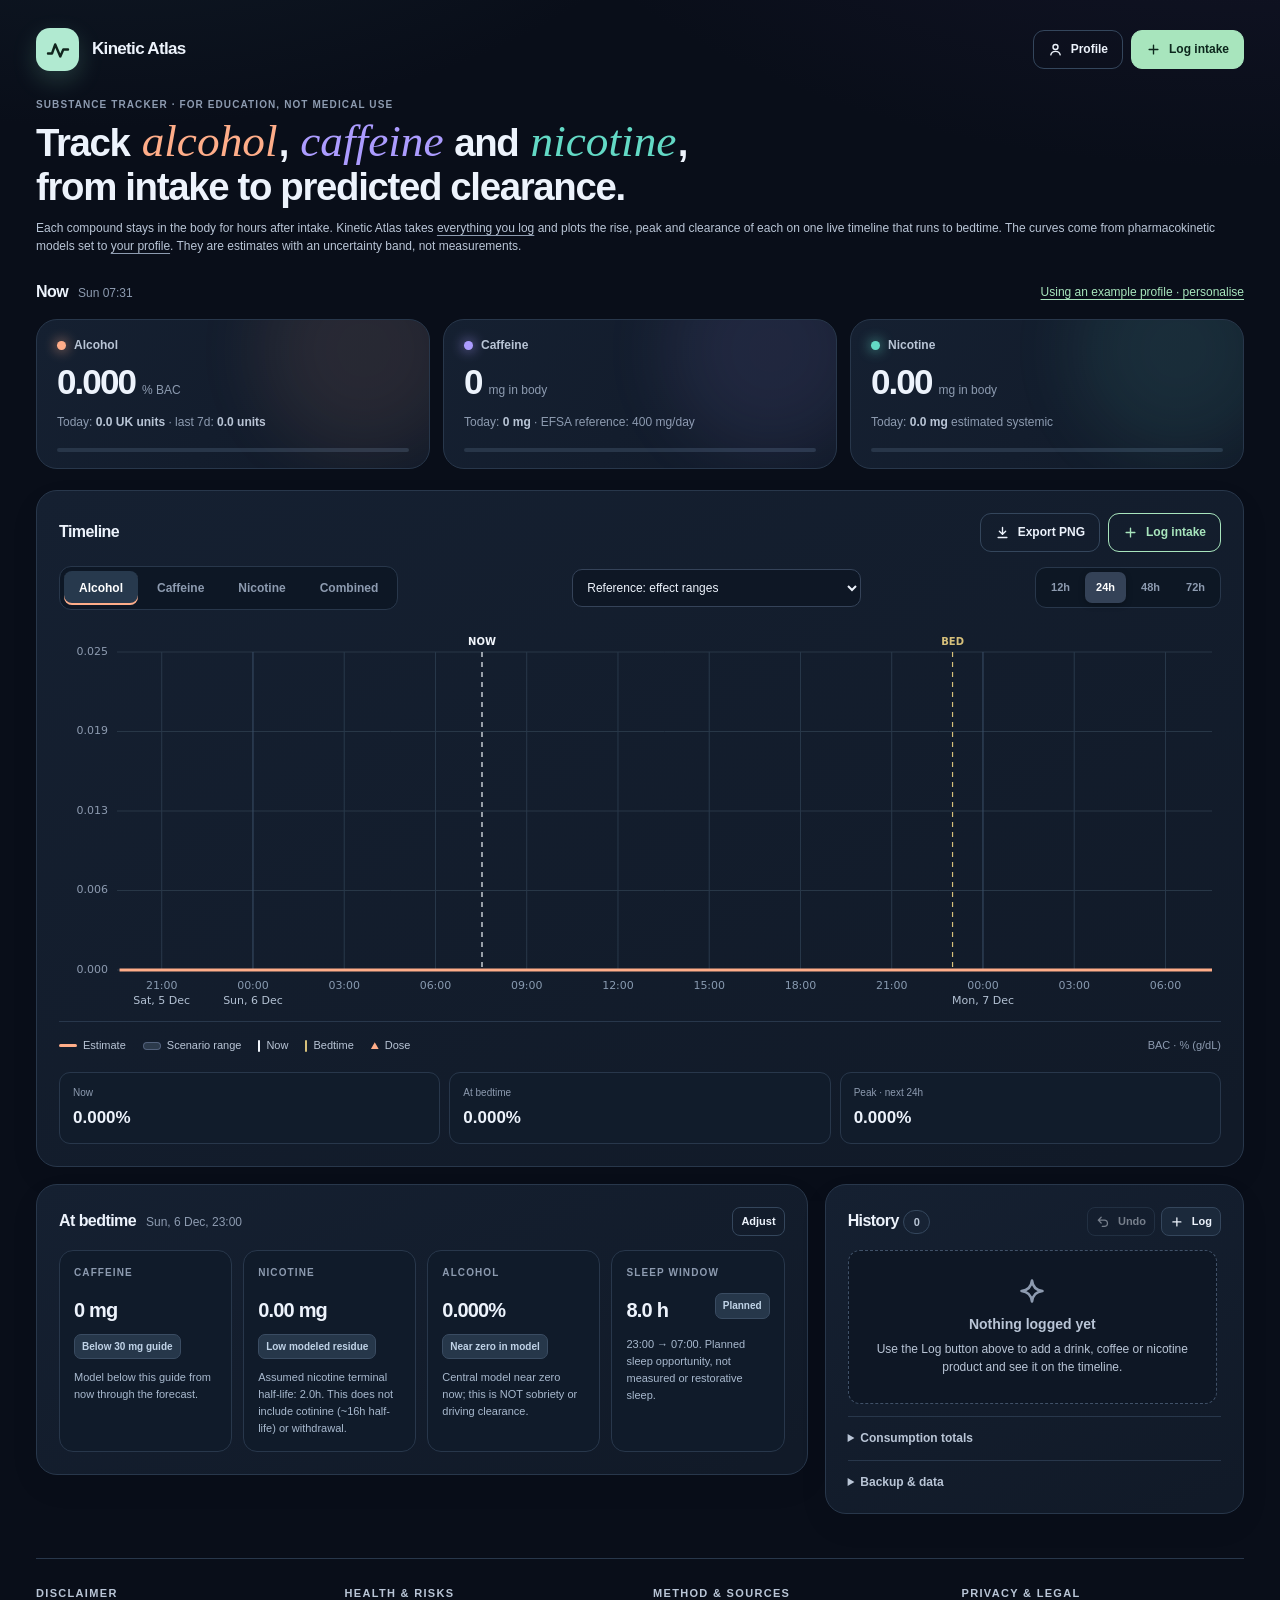
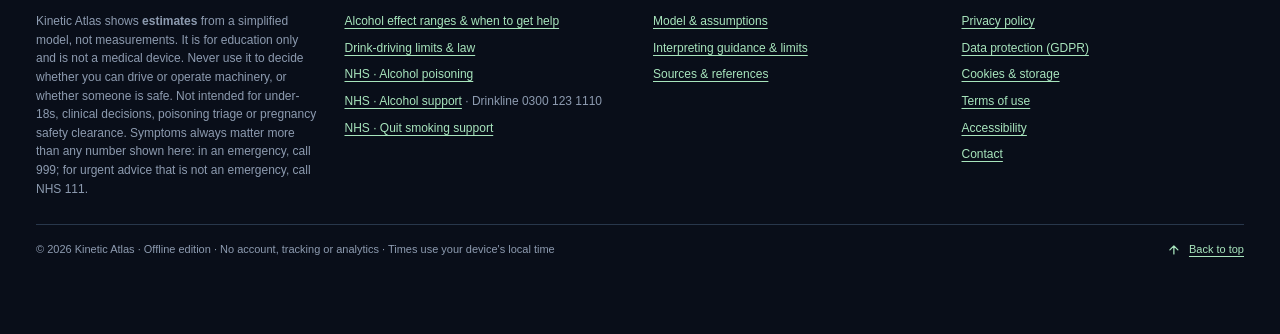
==== commit 38743f40: "refactor(ui): fold the emergency block into the footer disclaimer sentence" ====
--- a/index.html
+++ b/index.html
@@ -12,7 +12,7 @@
 <svg width="0" height="0" style="position:absolute" aria-hidden="true"><symbol id="i-plus" viewBox="0 0 24 24"><path d="M12 5v14M5 12h14"/></symbol><symbol id="i-close" viewBox="0 0 24 24"><path d="M6 6l12 12M18 6 6 18"/></symbol><symbol id="i-download" viewBox="0 0 24 24"><path d="M12 4v11M7 10l5 5 5-5M5 20h14"/></symbol><symbol id="i-upload" viewBox="0 0 24 24"><path d="M12 15V4M7 9l5-5 5 5M5 20h14"/></symbol><symbol id="i-check" viewBox="0 0 24 24"><path d="M5 12.5l4.5 4.5L19 7.5"/></symbol><symbol id="i-user" viewBox="0 0 24 24"><circle cx="12" cy="8" r="4"/><path d="M4.5 20.5c.8-3.6 3.8-5.5 7.5-5.5s6.7 1.9 7.5 5.5"/></symbol><symbol id="i-undo" viewBox="0 0 24 24"><path d="M9 14 4 9l5-5M4 9h10.5a5.5 5.5 0 0 1 0 11H11"/></symbol><symbol id="i-up" viewBox="0 0 24 24"><path d="M12 19V5M5 12l7-7 7 7"/></symbol><symbol id="i-refresh" viewBox="0 0 24 24"><path d="M20 12a8 8 0 1 1-2.34-5.66L20 8.5M20 3.5v5h-5"/></symbol><symbol id="i-spark" viewBox="0 0 24 24"><path d="M12 3c.6 5.4 3.6 8.4 9 9-5.4.6-8.4 3.6-9 9-.6-5.4-3.6-8.4-9-9 5.4-.6 8.4-3.6 9-9z"/></symbol><symbol id="i-alcohol" viewBox="0 0 24 24"><path d="M7 3h10v3a5 5 0 0 1-10 0zM12 11v9M8.5 20h7"/></symbol><symbol id="i-caffeine" viewBox="0 0 24 24"><path d="M5 10h11v4.5a5 5 0 0 1-5 5h-1a5 5 0 0 1-5-5zM16 11.5h1.5a2.5 2.5 0 0 1 0 5H16M8.5 4v3M12.5 4v3"/></symbol><symbol id="i-nicotine" viewBox="0 0 24 24"><path d="M5 19C5 10 10 5 19 5c0 9-5 14-14 14zM5 19l7-7"/></symbol><symbol id="i-edit" viewBox="0 0 24 24"><path d="M4 20h4L19 9l-4-4L4 16zM13.5 6.5l4 4"/></symbol><symbol id="i-copy" viewBox="0 0 24 24"><rect x="9" y="9" width="11" height="11" rx="2"/><path d="M15 9V6a2 2 0 0 0-2-2H6a2 2 0 0 0-2 2v7a2 2 0 0 0 2 2h3"/></symbol><symbol id="i-delete" viewBox="0 0 24 24"><path d="M4 7h16M10 11v6M14 11v6M6 7l1 12a2 2 0 0 0 2 2h6a2 2 0 0 0 2-2l1-12M9 7V4h6v3"/></symbol></svg>
 <header class="topbar"><a class="brand" href="#top"><span class="brandmark" aria-hidden="true"><svg width="26" height="26" viewBox="0 0 26 26" fill="none"><path d="M3 16.5h4l3.2-9 5.1 12 3-7H23" stroke="currentColor" stroke-width="2.4" stroke-linecap="round" stroke-linejoin="round"/></svg></span><span class="brandname">Kinetic Atlas</span></a><div class="toolbar"><button type="button" class="btn btn-ghost" data-open="profileDialog" aria-label="Profile"><svg class="ic" aria-hidden="true"><use href="#i-user"/></svg><span class="hide-sm">Profile</span></button><button type="button" class="btn btn-primary" data-open="entryDialog"><svg class="ic" aria-hidden="true"><use href="#i-plus"/></svg>Log intake</button></div></header>
 <main id="top">
-<section class="intro" aria-labelledby="introTitle"><div><p class="micro">Substance tracker</p><h1 id="introTitle">Track <span class="c-alc">alcohol</span>, <span class="c-caf">caffeine</span> and <span class="c-nic">nicotine</span>, from intake to predicted clearance.</h1></div><p>Each compound stays in the body for hours after intake. Kinetic Atlas takes <button type="button" class="linkbtn" data-open="entryDialog">everything you log</button> and plots the rise, peak and clearance of each on one live timeline that runs to bedtime. The curves come from pharmacokinetic models set to <button type="button" class="linkbtn" data-open="profileDialog">your profile</button>. They are estimates with an uncertainty band, not measurements.</p></section><p class="notice" id="storageWarn" role="alert" hidden>Browser storage is unavailable. Export your data before closing this page.</p>
+<section class="intro" aria-labelledby="introTitle"><div><p class="micro">Substance tracker · for education, not medical use</p><h1 id="introTitle">Track <span class="c-alc">alcohol</span>, <span class="c-caf">caffeine</span> and <span class="c-nic">nicotine</span>, from intake to predicted clearance.</h1></div><p>Each compound stays in the body for hours after intake. Kinetic Atlas takes <button type="button" class="linkbtn" data-open="entryDialog">everything you log</button> and plots the rise, peak and clearance of each on one live timeline that runs to bedtime. The curves come from pharmacokinetic models set to <button type="button" class="linkbtn" data-open="profileDialog">your profile</button>. They are estimates with an uncertainty band, not measurements.</p></section><p class="notice" id="storageWarn" role="alert" hidden>Browser storage is unavailable. Export your data before closing this page.</p>
 <section class="monitor" aria-labelledby="nowTitle"><div class="sec-head"><h2 id="nowTitle">Now <span class="muted" id="liveClock"></span></h2><button type="button" class="linkbtn" id="profileHint" data-open="profileDialog" hidden>Using an example profile · personalise</button></div><div class="metrics"><article class="metric alcohol"><span class="compound"><i class="compound-dot"></i>Alcohol</span><div class="metric-value"><strong id="metricAlc">0.000</strong><span>% BAC</span></div><div class="metric-foot" id="metricAlcSub"></div><div class="meter"><span id="meterAlc" style="width:0%"></span></div></article><article class="metric caffeine"><span class="compound"><i class="compound-dot"></i>Caffeine</span><div class="metric-value"><strong id="metricCaf">0</strong><span>mg in body</span></div><div class="metric-foot" id="metricCafSub"></div><div class="meter"><span id="meterCaf" style="width:0%"></span></div></article><article class="metric nicotine"><span class="compound"><i class="compound-dot"></i>Nicotine</span><div class="metric-value"><strong id="metricNic">0.0</strong><span>mg in body</span></div><div class="metric-foot" id="metricNicSub"></div><div class="meter"><span id="meterNic" style="width:0%"></span></div></article></div></section>
 <section class="panel panel-pad" id="timelineSec" aria-labelledby="curveTitle"><div class="sec-head"><h2 id="curveTitle">Timeline</h2><div class="sec-actions"><button type="button" class="btn btn-ghost" id="exportPngBtn" title="Download the plot shown as a PNG image"><svg class="ic" aria-hidden="true"><use href="#i-download"/></svg>Export PNG</button><button type="button" class="btn btn-outline" id="timelineLogBtn" data-open="entryDialog"><svg class="ic" aria-hidden="true"><use href="#i-plus"/></svg>Log intake</button></div></div><div class="plot-head"><div class="tabs" id="compoundTabs" role="tablist" aria-label="Chart substance"><button data-type="alcohol" class="alcohol active" role="tab" aria-selected="true">Alcohol</button><button data-type="caffeine" class="caffeine" role="tab" aria-selected="false">Caffeine</button><button data-type="nicotine" class="nicotine" role="tab" aria-selected="false">Nicotine</button><button data-type="all" class="all" role="tab" aria-selected="false">Combined</button></div><div class="pill-btns" id="scaleButtons" role="group" aria-label="Combined chart scale" hidden><button class="active" data-scale="rel" aria-pressed="true" title="Each curve scaled to its own peak (0–1)">Relative</button><button data-scale="mg" aria-pressed="false" title="Amount in body, mg, log scale">mg</button></div><div class="law-ref" id="lawRefWrap"><label for="lawRef" class="sr-only">Alcohol reference lines</label><select id="lawRef"><option value="">Reference: effect ranges</option></select></div><div class="pill-btns" id="rangeButtons"><button data-range="12">12h</button><button class="active" data-range="24">24h</button><button data-range="48">48h</button><button data-range="72">72h</button></div></div><div class="chart-wrap" id="chartWrap"><canvas id="trajectory" role="img" aria-label="Estimated exposure over time">Canvas unsupported. Summary values are available below.</canvas><div class="chart-tooltip" id="chartTooltip"></div></div><div class="legend"><span><i id="legendLine"></i>Estimate</span><span><i class="band"></i>Scenario range</span><span data-cmb hidden><i style="background:#ffad89"></i>Alcohol</span><span data-cmb hidden><i style="background:#ac9cff"></i>Caffeine</span><span data-cmb hidden><i style="background:#63d9c5"></i>Nicotine</span><span><i class="now"></i>Now</span><span><i class="bed"></i>Bedtime</span><span><i class="dose" id="legendDose"></i>Dose</span><span class="legend-unit" id="plotUnit"></span></div><p class="plot-note" id="plotNote" hidden></p><div class="plot-note law-key" id="lawKey" hidden></div><div class="stats-row"><div class="statbox"><span>Now</span><strong id="chartNow">—</strong></div><div class="statbox"><span>At bedtime</span><strong id="chartBed">—</strong></div><div class="statbox"><span>Peak · next 24h</span><strong id="chartPeak">—</strong></div></div></section><div class="dashboard"><div class="wide-column">
 <section class="panel panel-pad" id="sleepSec" aria-labelledby="sleepTitle"><div class="sec-head"><h2 id="sleepTitle">At bedtime <span class="muted" id="bedtimeText">—</span></h2><button type="button" class="btn btn-small btn-ghost" data-open="profileDialog">Adjust</button></div><div class="sleep-grid"><div class="insight"><div class="micro">Caffeine</div><div class="kpi-mini"><div class="big" id="bedCaf">—</div><span class="badge-status" id="cafSleepBadge"></span></div><div class="detail" id="cafCross"></div></div><div class="insight"><div class="micro">Nicotine</div><div class="kpi-mini"><div class="big" id="bedNic">—</div><span class="badge-status" id="nicSleepBadge"></span></div><div class="detail" id="nicCross"></div></div><div class="insight"><div class="micro">Alcohol</div><div class="kpi-mini"><div class="big" id="bedAlc">—</div><span class="badge-status" id="alcSleepBadge"></span></div><div class="detail" id="alcCross"></div></div><div class="insight"><div class="micro">Sleep window</div><div class="kpi-mini"><div class="big" id="sleepDuration">—</div><span class="badge-status">Planned</span></div><div class="detail" id="sleepContext"></div></div></div></section></div>
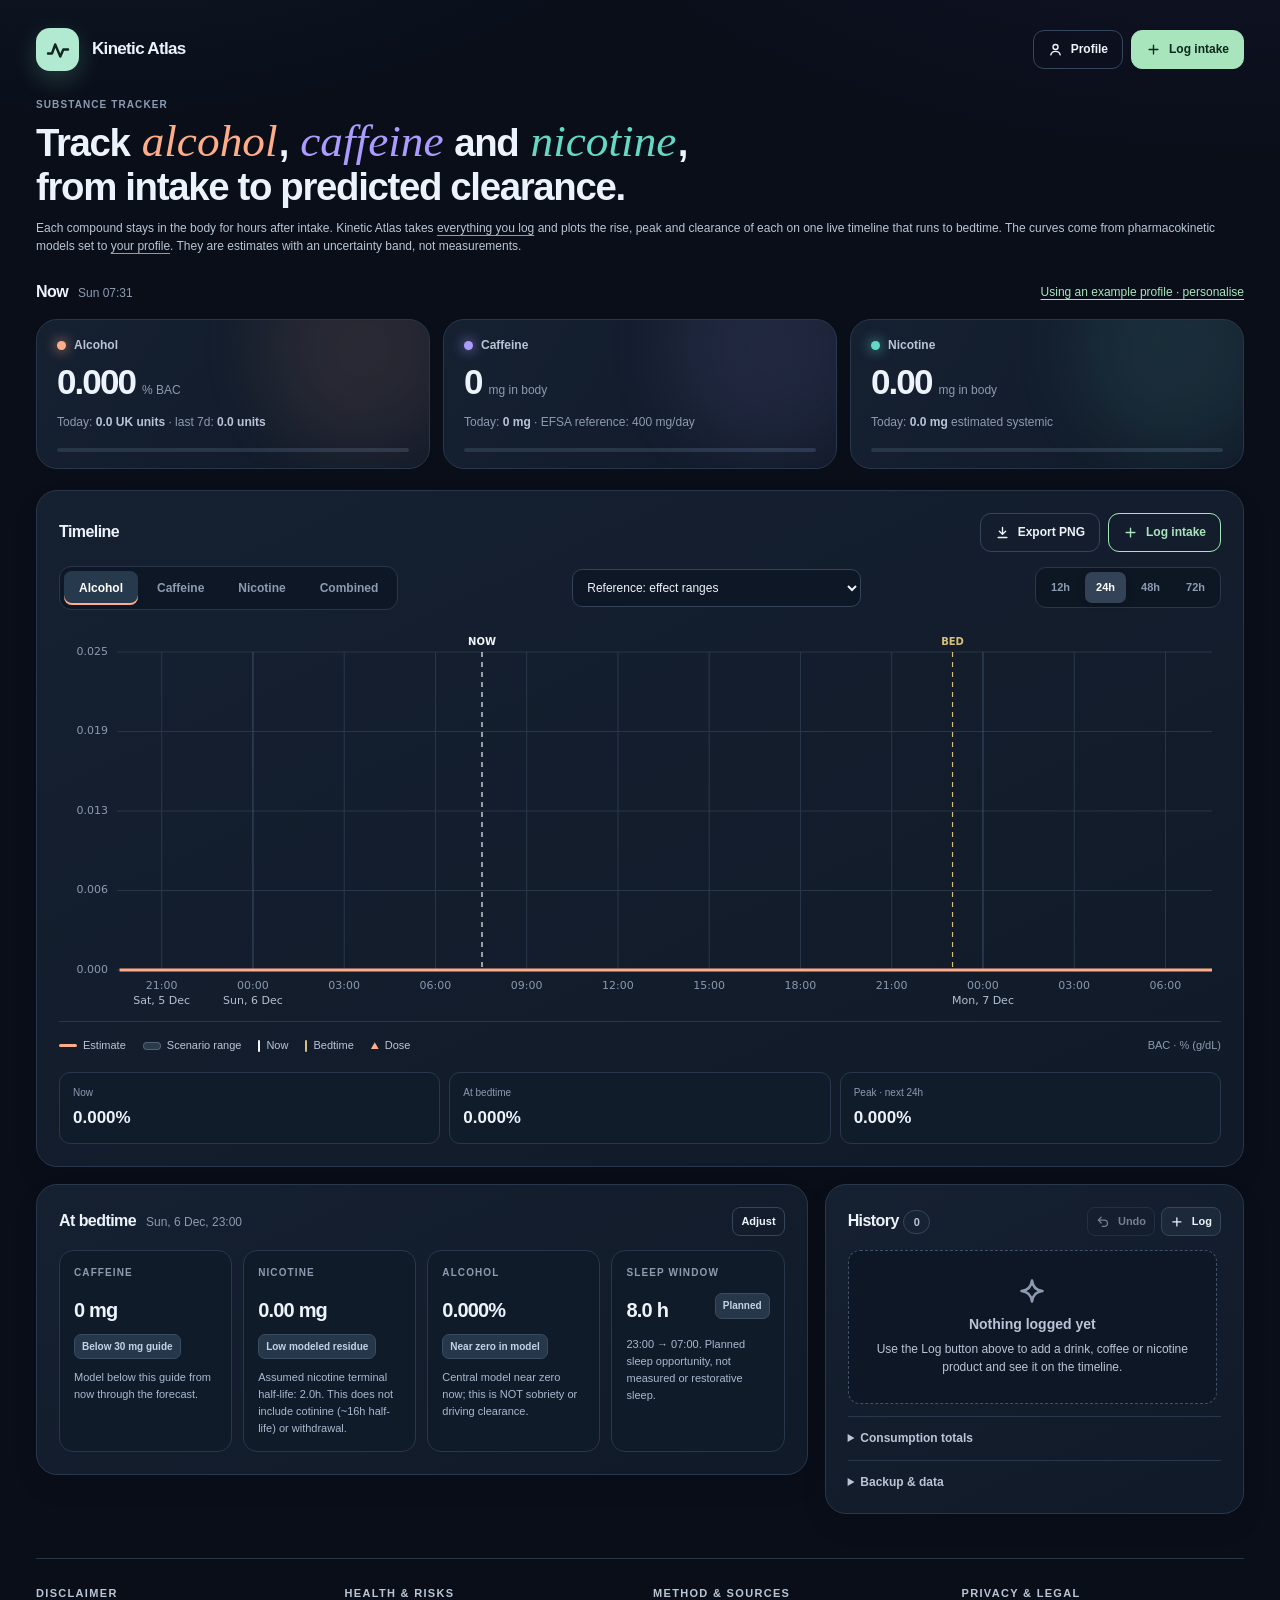
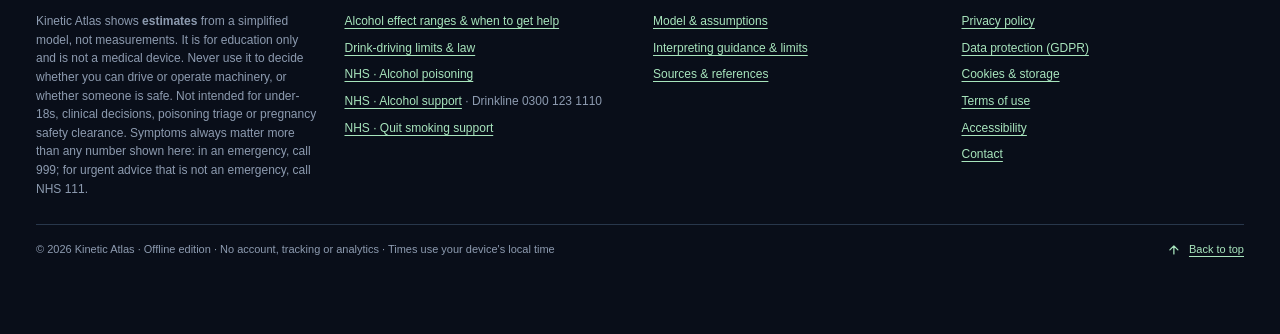
==== commit 02e294ce: "feat: add Open Graph tags and a link-preview image" ====
--- a/index.html
+++ b/index.html
@@ -1,4 +1,4 @@
-<!DOCTYPE html><html lang="en"><head><meta charset="utf-8"><meta name="viewport" content="width=device-width,initial-scale=1"><meta name="theme-color" content="#0b111d"><meta name="description" content="Offline local-first alcohol caffeine nicotine pharmacokinetics explorer"><title>Kinetic Atlas · Substance tracker</title><style>
+<!DOCTYPE html><html lang="en"><head><meta charset="utf-8"><meta name="viewport" content="width=device-width,initial-scale=1"><meta name="theme-color" content="#0b111d"><meta name="description" content="Offline local-first alcohol caffeine nicotine pharmacokinetics explorer"><title>Kinetic Atlas · Substance tracker</title><meta property="og:type" content="website"><meta property="og:url" content="https://xproe.com/"><meta property="og:title" content="Kinetic Atlas · Substance tracker"><meta property="og:description" content="Alcohol, caffeine and nicotine, modelled on one timeline."><meta property="og:image" content="https://xproe.com/og.png"><meta property="og:image:width" content="1200"><meta property="og:image:height" content="630"><meta property="og:image:alt" content="Kinetic Atlas: alcohol, caffeine and nicotine, modelled on one timeline."><meta name="twitter:card" content="summary_large_image"><style>
 :root{color-scheme:dark;--bg:#090e19;--surface:#111a29;--border:#28374b;--border2:#34465c;--text:#edf3fc;--muted:#8d9bb0;--soft:#b9c5d6;--primary:#a8e5bd;--alc:#ffad89;--caf:#ac9cff;--nic:#63d9c5;--danger:#ff7d83;--warn:#ffd089;--shadow:0 20px 70px #0206105e;--radius:21px}*{box-sizing:border-box}[hidden]{display:none!important}html{scroll-behavior:smooth}body{margin:0;background:radial-gradient(ellipse 850px 480px at 8% -12%,#253e4d55,transparent 75%),radial-gradient(ellipse 1100px 600px at 97% -13%,#392b5b46,transparent 70%),var(--bg);font:14px/1.55 Inter,ui-sans-serif,-apple-system,BlinkMacSystemFont,"Segoe UI",sans-serif;color:var(--text);min-height:100vh}button,input,select,textarea{font:inherit}button{cursor:pointer}button:disabled{opacity:.45;cursor:not-allowed}a{color:var(--primary);text-decoration-thickness:1px;text-underline-offset:3px}a:focus-visible,button:focus-visible,input:focus-visible,select:focus-visible,textarea:focus-visible{outline:2px solid var(--primary);outline-offset:3px}h1,h2,h3,h4,p{margin:0}h1,h2,h3{letter-spacing:-.035em}p{color:var(--soft)}.shell{max-width:1510px;margin:auto;padding:28px 36px 76px}.topbar{display:flex;align-items:center;justify-content:space-between;gap:12px;margin-bottom:26px}.brand{display:flex;align-items:center;gap:13px;text-decoration:none;color:var(--text)}.brandmark{width:43px;height:43px;border-radius:14px;background:#b1ead1;color:#11241d;display:grid;place-items:center;box-shadow:0 9px 24px #92e9c630}.brandname{font-size:17px;font-weight:850;letter-spacing:-.04em}.toolbar{display:flex;align-items:center;gap:8px;flex-wrap:wrap}.btn{display:inline-flex;justify-content:center;align-items:center;gap:8px;padding:9px 14px;border:1px solid var(--border2);border-radius:11px;background:#1b293b;color:var(--text);font-weight:700;font-size:12px;transition:.15s ease;min-height:39px}.btn:hover{background:#28394c;border-color:#5d7085}.btn-primary{background:var(--primary);border-color:var(--primary);color:#0c271c}.btn-primary:hover{background:#d2f5dd;border-color:#d2f5dd}.btn-ghost{background:transparent}.btn-outline{background:transparent;border-color:var(--primary);color:var(--primary)}.btn-outline:hover{background:#a8e5bd1f;border-color:#d2f5dd;color:#d2f5dd}.btn-outline:focus-visible{outline:2px solid var(--primary);outline-offset:3px;background:#a8e5bd1f}.btn-danger{border-color:#834951;color:#ffb3bb;background:#46292f}.btn-small{padding:5px 8px;min-height:28px;font-size:11px;border-radius:8px}.tag{font-size:11px;border:1px solid var(--border2);border-radius:100px;padding:5px 10px;color:var(--soft);background:#1a293a85}.tag.green{color:#b5efcf;border-color:#3b6658;background:#213c36}.metrics{display:grid;grid-template-columns:repeat(3,minmax(0,1fr));gap:13px;margin-bottom:21px}.metric{position:relative;overflow:hidden;border:1px solid var(--border);border-radius:var(--radius);background:linear-gradient(120deg,#152031,#111a29);padding:16px 20px}.metric:before{content:"";position:absolute;inset:-75px -40px auto auto;height:210px;width:210px;border-radius:50%;opacity:.09;background:var(--tone);filter:blur(35px)}.metric.alcohol{--tone:var(--alc)}.metric.caffeine{--tone:var(--caf)}.metric.nicotine{--tone:var(--nic)}.compound{display:flex;gap:8px;align-items:center;color:var(--soft);font-size:12px;font-weight:750}.compound-dot{height:9px;width:9px;border-radius:50%;background:var(--tone);box-shadow:0 0 13px var(--tone)}.metric-value{display:flex;align-items:baseline;gap:7px;margin-top:10px}.metric-value strong{font-weight:800;font-size:35px;line-height:1;letter-spacing:-.055em;font-variant-numeric:tabular-nums}.metric-value span{font-size:12px;color:var(--muted)}.metric-foot{color:var(--muted);font-size:12px;margin-top:13px}.metric-foot b{color:var(--soft)}.meter{height:4px;border-radius:6px;background:#283649;margin-top:16px;overflow:hidden}.meter>span{height:100%;display:block;background:var(--tone);border-radius:6px;transition:width .3s}.dashboard{display:grid;grid-template-columns:minmax(0,1.84fr) minmax(350px,1fr);gap:17px;align-items:start}.panel{border:1px solid var(--border);background:linear-gradient(155deg,#152031 0%,#111a28 95%);border-radius:var(--radius);box-shadow:0 12px 32px #0000000d;min-width:0}.panel-pad{padding:22px}.wide-column,.side-column{display:grid;gap:17px;min-width:0}.dashboard{grid-template-rows:auto 1fr}.dashboard>.wide-column,.dashboard>.side-column{display:contents}#sleepSec{grid-column:1;grid-row:1}#guideSec{grid-column:1;grid-row:2}#historySec{grid-column:2;grid-row:1/span 2}.panel-title{display:flex;justify-content:space-between;align-items:start;gap:12px;margin-bottom:17px}.panel-title h2{font-size:18px;font-weight:800}.panel-title p{font-size:11px;color:var(--muted);margin-top:4px}.pill-btns{display:flex;gap:4px;padding:4px;border:1px solid var(--border);border-radius:11px;background:#0d1724}.pill-btns button{background:transparent;border:0;border-radius:7px;color:var(--muted);font-size:11px;font-weight:750;padding:7px 11px}.pill-btns button.active{background:#344257;color:white;box-shadow:0 2px 6px #0004}.plot-head{display:flex;align-items:center;justify-content:space-between;gap:14px;flex-wrap:wrap}.tabs{display:flex;gap:4px;padding:4px;background:#0d1725;border:1px solid var(--border);border-radius:12px;flex-wrap:wrap}.tabs button{border:0;background:transparent;color:var(--muted);padding:8px 15px;border-radius:8px;font-size:12px;font-weight:780}.tabs button.active{background:#27394d;color:white}.tabs .alcohol.active{box-shadow:inset 0 -2px var(--alc)}.tabs .caffeine.active{box-shadow:inset 0 -2px var(--caf)}.tabs .nicotine.active{box-shadow:inset 0 -2px var(--nic)}.tabs .all.active{background:linear-gradient(90deg,var(--alc),var(--caf),var(--nic)) bottom/100% 2px no-repeat,#27394d}#scaleButtons:not([hidden])+#rangeButtons{margin-left:auto}@media(max-width:680px){#compoundTabs{display:grid;grid-template-columns:repeat(4,minmax(0,1fr))}#compoundTabs button{padding:8px 4px}.stats-row .statbox .cmb-val{font-size:11.5px;white-space:normal}}.chart-wrap{height:380px;position:relative;margin:22px -3px 3px;touch-action:pan-y}.chart-wrap canvas{width:100%;height:100%;display:block;cursor:crosshair}.chart-tooltip{display:none;position:absolute;z-index:4;pointer-events:none;background:#08111cee;border:1px solid #547084;border-radius:10px;padding:9px 12px;box-shadow:var(--shadow);min-width:164px;font-size:11px}.chart-tooltip strong{display:block;color:white;margin-bottom:4px}.chart-tooltip span{display:block;color:var(--soft)}.legend{display:flex;flex-wrap:wrap;gap:8px 17px;align-items:center;border-top:1px solid var(--border);padding-top:15px;margin-top:9px}.legend span{display:inline-flex;align-items:center;font-size:11px;color:var(--soft)}.legend i{display:inline-block;width:18px;height:3px;vertical-align:3px;margin-right:6px;background:#b2ddf0;border-radius:10px}.legend i.band{height:8px;background:#7e9ab13c;border:1px solid #7888ab80}.legend i.now{height:12px;width:2px;background:#f1f5fb}.legend i.bed{height:12px;width:2px;background:#d6c07b}.stats-row{display:grid;grid-template-columns:repeat(3,1fr);gap:9px;margin-top:18px}.statbox{border:1px solid var(--border);padding:12px 13px;background:#111c2b;border-radius:11px}.statbox span{display:block;font-size:10px;color:var(--muted);margin-bottom:4px}.statbox strong{font-size:17px;font-variant-numeric:tabular-nums}.statbox small{font-size:10px;color:var(--muted);font-weight:500}.statbox .cmb-val{display:block;font-size:13px;color:var(--soft);margin:0;line-height:1.55;white-space:nowrap;font-weight:600}.cmb-val b{color:white;font-weight:760;white-space:nowrap}.cmb-val abbr{text-decoration:none}.cmb-val i,.chart-tooltip i{display:inline-block;width:7px;height:7px;border-radius:50%;margin-right:5px;vertical-align:1px}.sleep-grid{display:grid;grid-template-columns:repeat(4,minmax(0,1fr));gap:11px}.insight{border:1px solid var(--border);border-radius:14px;background:#101b2a;padding:14px}.insight .micro{color:var(--muted);text-transform:uppercase;letter-spacing:.11em;font-size:10px;font-weight:800}.insight .big{font-size:20px;font-weight:800;letter-spacing:-.04em;margin-top:8px;font-variant-numeric:tabular-nums}.insight p{font-size:12px;margin-top:6px}.insight .detail{color:#a8b9ce;font-size:11px;margin-top:10px}.kpi-mini{display:flex;align-items:center;justify-content:space-between;margin-top:6px;gap:8px;flex-wrap:wrap}.badge-status{font-size:10px;border-radius:7px;background:#26374a;color:#c0d3e7;padding:4px 7px;border:1px solid #3a4c62;font-weight:700}.badge-status.warn{background:#453629;color:#ffddb1;border-color:#82614a}.badge-status.urgent{background:#4c2a32;color:#ffc1be;border-color:#875561}
 .field label,.form-label{display:block;font-size:11px;color:var(--soft);font-weight:760;margin-bottom:6px}.input,select,textarea{width:100%;background:#0e1725;border:1px solid #354359;border-radius:10px;color:var(--text);padding:10px 12px;min-height:44px;outline:none;transition:border-color .15s}select{padding-right:24px}select option,select optgroup{background:#162234;color:white}.input:focus,select:focus,textarea:focus{border-color:#96d0b4;box-shadow:0 0 0 3px #8bd1ac19}.input::placeholder,textarea::placeholder{color:#72839b}.input[type="number"]{font-variant-numeric:tabular-nums}.formgrid{display:grid;grid-template-columns:repeat(2,minmax(0,1fr));gap:11px;align-items:end}.formgrid .full{grid-column:1/-1}.formhint{font-size:10px;color:var(--muted);margin-top:5px}.live-preview{display:flex;justify-content:space-between;gap:12px;border:1px solid #3a564e;background:#1a342d70;border-radius:11px;padding:11px 13px;margin:15px 0;align-items:center}.live-preview div{min-width:0}.live-preview small{display:block;font-size:10px;color:var(--muted)}.live-preview b{display:block;color:#d9f7e9;font-size:17px;letter-spacing:-.025em}.live-preview>span{font-size:11px;color:#bcdccf;text-align:right;max-width:190px}.entry-buttons{display:flex;gap:8px}.entry-buttons .btn-primary{flex:1}.feedback{min-height:18px;margin-top:8px;font-size:11px;color:#b0eac9}.history-tools{display:flex;gap:6px;align-items:center}.history-list{max-height:405px;overflow:auto;padding-right:4px;scrollbar-width:thin}.log-item{display:flex;align-items:center;gap:11px;padding:12px 2px;border-top:1px solid #29384a}.log-symbol{width:35px;height:35px;border-radius:11px;flex-shrink:0;background:#ffffff0a;display:grid;place-items:center;font-size:16px}.log-symbol.alcohol{color:var(--alc);background:#ffad8918}.log-symbol.caffeine{color:var(--caf);background:#ac9cff18}.log-symbol.nicotine{color:var(--nic);background:#63d9c518}.log-main{flex:1;min-width:0}.log-main b{font-size:12px;display:block;overflow:hidden;text-overflow:ellipsis;white-space:nowrap}.log-main small{font-size:10px;color:var(--muted);display:block}.log-dose{text-align:right;white-space:nowrap}.log-dose b{font-size:12px}.log-dose small{font-size:10px;color:var(--muted);display:block}.log-actions{display:flex;gap:2px}.log-actions button{color:var(--muted);background:transparent;border:0;font-size:13px;padding:4px;border-radius:5px}.log-actions button:hover{background:#ffffff16;color:var(--text)}.empty-state{padding:26px;text-align:center;background:#0e1725;border:1px dashed #405168;border-radius:12px;color:var(--muted)}.empty-state b{display:block;color:var(--soft);margin:9px 0 4px}.empty-state p{font-size:12px}.interpretation{display:grid;gap:11px}.info-card{border:1px solid var(--border);border-left:3px solid var(--border2);border-radius:12px;padding:13px 14px;background:#101a29}.info-card.caution{border-left-color:var(--warn)}.info-card.urgent{border-left-color:var(--danger);background:#2a1a22}.info-sev{display:block;color:var(--muted);text-transform:uppercase;letter-spacing:.11em;font-size:10px;font-weight:800;margin-bottom:2px}.caution .info-sev{color:var(--warn)}.urgent .info-sev{color:var(--danger)}#guideSec{animation:guideIn .32s ease-out}@keyframes guideIn{from{opacity:0;transform:translateY(8px)}}.info-card b{display:block;font-size:12px}.info-card p{font-size:11px;margin-top:4px}.small-print{font-size:11px;color:var(--muted)}.fineprint{background:#0e1725;border:1px solid var(--border);border-radius:12px;padding:14px 16px;margin-top:12px}.fineprint h4{font-size:11px;margin-bottom:5px}.fineprint p{font-size:11px}.summary-table{width:100%;border-collapse:collapse;font-size:12px}.summary-table tr:not(:last-child) td{border-bottom:1px solid var(--border)}.summary-table td{padding:11px 0;color:var(--soft)}.summary-table td:last-child{text-align:right;color:var(--text);font-weight:750}dialog{border:1px solid #42556d;border-radius:21px;background:#111c2b;color:var(--text);padding:0;width:min(760px,calc(100% - 22px));max-height:min(90vh,910px);max-height:min(90dvh,910px);box-shadow:0 30px 100px #000b}dialog[open]{display:flex;flex-direction:column;overflow:hidden}dialog>form{display:flex;flex-direction:column;flex:1 1 auto;min-height:0}dialog::backdrop{background:#010710cc;backdrop-filter:blur(7px)}.dialog-body{padding:24px;overflow:auto;flex:1 1 auto;min-height:0;overscroll-behavior:contain}.dialog-head{display:flex;align-items:start;justify-content:space-between;gap:15px;padding:24px 24px 18px;border-bottom:1px solid var(--border)}.dialog-head h2{font-size:23px}.dialog-head p{font-size:12px;margin-top:5px}.dialog-footer{padding:15px 24px;border-top:1px solid var(--border);display:flex;gap:8px;justify-content:space-between;align-items:center;flex-wrap:wrap;background:#121e2d}.settings-block{border-top:1px solid var(--border);padding-top:18px;margin-top:18px}.settings-block:first-child{border-top:0;margin-top:0;padding-top:0}.settings-block h3{font-size:14px;margin-bottom:13px}.settings-grid{display:grid;grid-template-columns:repeat(3,1fr);gap:13px}.settings-note{font-size:11px;color:var(--muted);margin-top:12px}.sources-list{display:grid;gap:11px}.sources-list article{border:1px solid var(--border);border-radius:12px;padding:12px 15px;background:#0d1725}.sources-list article h4{font-size:12px;margin-bottom:5px}.sources-list article p{font-size:11px}.sources-list article a{font-size:11px;overflow-wrap:anywhere}.method-code{font-family:ui-monospace,SFMono-Regular,Consolas,monospace;color:#c5e7d8;background:#0d1725;border:1px solid var(--border);border-radius:10px;padding:13px;white-space:pre-wrap;font-size:11px}.notice{border:1px solid #6e5b49;background:#392d24;padding:10px 13px;border-radius:10px;font-size:11px;color:#ffdbad;margin-top:12px}.divider{height:1px;background:var(--border);margin:17px 0}.sr-only{position:absolute!important;width:1px;height:1px;padding:0;margin:-1px;overflow:hidden;clip:rect(0,0,0,0);white-space:nowrap;border:0}
 .log-dose{max-width:96px;white-space:normal;line-height:1.3}
@@ -12,7 +12,7 @@
 <svg width="0" height="0" style="position:absolute" aria-hidden="true"><symbol id="i-plus" viewBox="0 0 24 24"><path d="M12 5v14M5 12h14"/></symbol><symbol id="i-close" viewBox="0 0 24 24"><path d="M6 6l12 12M18 6 6 18"/></symbol><symbol id="i-download" viewBox="0 0 24 24"><path d="M12 4v11M7 10l5 5 5-5M5 20h14"/></symbol><symbol id="i-upload" viewBox="0 0 24 24"><path d="M12 15V4M7 9l5-5 5 5M5 20h14"/></symbol><symbol id="i-check" viewBox="0 0 24 24"><path d="M5 12.5l4.5 4.5L19 7.5"/></symbol><symbol id="i-user" viewBox="0 0 24 24"><circle cx="12" cy="8" r="4"/><path d="M4.5 20.5c.8-3.6 3.8-5.5 7.5-5.5s6.7 1.9 7.5 5.5"/></symbol><symbol id="i-undo" viewBox="0 0 24 24"><path d="M9 14 4 9l5-5M4 9h10.5a5.5 5.5 0 0 1 0 11H11"/></symbol><symbol id="i-up" viewBox="0 0 24 24"><path d="M12 19V5M5 12l7-7 7 7"/></symbol><symbol id="i-refresh" viewBox="0 0 24 24"><path d="M20 12a8 8 0 1 1-2.34-5.66L20 8.5M20 3.5v5h-5"/></symbol><symbol id="i-spark" viewBox="0 0 24 24"><path d="M12 3c.6 5.4 3.6 8.4 9 9-5.4.6-8.4 3.6-9 9-.6-5.4-3.6-8.4-9-9 5.4-.6 8.4-3.6 9-9z"/></symbol><symbol id="i-alcohol" viewBox="0 0 24 24"><path d="M7 3h10v3a5 5 0 0 1-10 0zM12 11v9M8.5 20h7"/></symbol><symbol id="i-caffeine" viewBox="0 0 24 24"><path d="M5 10h11v4.5a5 5 0 0 1-5 5h-1a5 5 0 0 1-5-5zM16 11.5h1.5a2.5 2.5 0 0 1 0 5H16M8.5 4v3M12.5 4v3"/></symbol><symbol id="i-nicotine" viewBox="0 0 24 24"><path d="M5 19C5 10 10 5 19 5c0 9-5 14-14 14zM5 19l7-7"/></symbol><symbol id="i-edit" viewBox="0 0 24 24"><path d="M4 20h4L19 9l-4-4L4 16zM13.5 6.5l4 4"/></symbol><symbol id="i-copy" viewBox="0 0 24 24"><rect x="9" y="9" width="11" height="11" rx="2"/><path d="M15 9V6a2 2 0 0 0-2-2H6a2 2 0 0 0-2 2v7a2 2 0 0 0 2 2h3"/></symbol><symbol id="i-delete" viewBox="0 0 24 24"><path d="M4 7h16M10 11v6M14 11v6M6 7l1 12a2 2 0 0 0 2 2h6a2 2 0 0 0 2-2l1-12M9 7V4h6v3"/></symbol></svg>
 <header class="topbar"><a class="brand" href="#top"><span class="brandmark" aria-hidden="true"><svg width="26" height="26" viewBox="0 0 26 26" fill="none"><path d="M3 16.5h4l3.2-9 5.1 12 3-7H23" stroke="currentColor" stroke-width="2.4" stroke-linecap="round" stroke-linejoin="round"/></svg></span><span class="brandname">Kinetic Atlas</span></a><div class="toolbar"><button type="button" class="btn btn-ghost" data-open="profileDialog" aria-label="Profile"><svg class="ic" aria-hidden="true"><use href="#i-user"/></svg><span class="hide-sm">Profile</span></button><button type="button" class="btn btn-primary" data-open="entryDialog"><svg class="ic" aria-hidden="true"><use href="#i-plus"/></svg>Log intake</button></div></header>
 <main id="top">
-<section class="intro" aria-labelledby="introTitle"><div><p class="micro">Substance tracker · for education, not medical use</p><h1 id="introTitle">Track <span class="c-alc">alcohol</span>, <span class="c-caf">caffeine</span> and <span class="c-nic">nicotine</span>, from intake to predicted clearance.</h1></div><p>Each compound stays in the body for hours after intake. Kinetic Atlas takes <button type="button" class="linkbtn" data-open="entryDialog">everything you log</button> and plots the rise, peak and clearance of each on one live timeline that runs to bedtime. The curves come from pharmacokinetic models set to <button type="button" class="linkbtn" data-open="profileDialog">your profile</button>. They are estimates with an uncertainty band, not measurements.</p></section><p class="notice" id="storageWarn" role="alert" hidden>Browser storage is unavailable. Export your data before closing this page.</p>
+<section class="intro" aria-labelledby="introTitle"><div><p class="micro">Substance tracker</p><h1 id="introTitle">Track <span class="c-alc">alcohol</span>, <span class="c-caf">caffeine</span> and <span class="c-nic">nicotine</span>, from intake to predicted clearance.</h1></div><p>Each compound stays in the body for hours after intake. Kinetic Atlas takes <button type="button" class="linkbtn" data-open="entryDialog">everything you log</button> and plots the rise, peak and clearance of each on one live timeline that runs to bedtime. The curves come from pharmacokinetic models set to <button type="button" class="linkbtn" data-open="profileDialog">your profile</button>. They are estimates with an uncertainty band, not measurements.</p></section><p class="notice" id="storageWarn" role="alert" hidden>Browser storage is unavailable. Export your data before closing this page.</p>
 <section class="monitor" aria-labelledby="nowTitle"><div class="sec-head"><h2 id="nowTitle">Now <span class="muted" id="liveClock"></span></h2><button type="button" class="linkbtn" id="profileHint" data-open="profileDialog" hidden>Using an example profile · personalise</button></div><div class="metrics"><article class="metric alcohol"><span class="compound"><i class="compound-dot"></i>Alcohol</span><div class="metric-value"><strong id="metricAlc">0.000</strong><span>% BAC</span></div><div class="metric-foot" id="metricAlcSub"></div><div class="meter"><span id="meterAlc" style="width:0%"></span></div></article><article class="metric caffeine"><span class="compound"><i class="compound-dot"></i>Caffeine</span><div class="metric-value"><strong id="metricCaf">0</strong><span>mg in body</span></div><div class="metric-foot" id="metricCafSub"></div><div class="meter"><span id="meterCaf" style="width:0%"></span></div></article><article class="metric nicotine"><span class="compound"><i class="compound-dot"></i>Nicotine</span><div class="metric-value"><strong id="metricNic">0.0</strong><span>mg in body</span></div><div class="metric-foot" id="metricNicSub"></div><div class="meter"><span id="meterNic" style="width:0%"></span></div></article></div></section>
 <section class="panel panel-pad" id="timelineSec" aria-labelledby="curveTitle"><div class="sec-head"><h2 id="curveTitle">Timeline</h2><div class="sec-actions"><button type="button" class="btn btn-ghost" id="exportPngBtn" title="Download the plot shown as a PNG image"><svg class="ic" aria-hidden="true"><use href="#i-download"/></svg>Export PNG</button><button type="button" class="btn btn-outline" id="timelineLogBtn" data-open="entryDialog"><svg class="ic" aria-hidden="true"><use href="#i-plus"/></svg>Log intake</button></div></div><div class="plot-head"><div class="tabs" id="compoundTabs" role="tablist" aria-label="Chart substance"><button data-type="alcohol" class="alcohol active" role="tab" aria-selected="true">Alcohol</button><button data-type="caffeine" class="caffeine" role="tab" aria-selected="false">Caffeine</button><button data-type="nicotine" class="nicotine" role="tab" aria-selected="false">Nicotine</button><button data-type="all" class="all" role="tab" aria-selected="false">Combined</button></div><div class="pill-btns" id="scaleButtons" role="group" aria-label="Combined chart scale" hidden><button class="active" data-scale="rel" aria-pressed="true" title="Each curve scaled to its own peak (0–1)">Relative</button><button data-scale="mg" aria-pressed="false" title="Amount in body, mg, log scale">mg</button></div><div class="law-ref" id="lawRefWrap"><label for="lawRef" class="sr-only">Alcohol reference lines</label><select id="lawRef"><option value="">Reference: effect ranges</option></select></div><div class="pill-btns" id="rangeButtons"><button data-range="12">12h</button><button class="active" data-range="24">24h</button><button data-range="48">48h</button><button data-range="72">72h</button></div></div><div class="chart-wrap" id="chartWrap"><canvas id="trajectory" role="img" aria-label="Estimated exposure over time">Canvas unsupported. Summary values are available below.</canvas><div class="chart-tooltip" id="chartTooltip"></div></div><div class="legend"><span><i id="legendLine"></i>Estimate</span><span><i class="band"></i>Scenario range</span><span data-cmb hidden><i style="background:#ffad89"></i>Alcohol</span><span data-cmb hidden><i style="background:#ac9cff"></i>Caffeine</span><span data-cmb hidden><i style="background:#63d9c5"></i>Nicotine</span><span><i class="now"></i>Now</span><span><i class="bed"></i>Bedtime</span><span><i class="dose" id="legendDose"></i>Dose</span><span class="legend-unit" id="plotUnit"></span></div><p class="plot-note" id="plotNote" hidden></p><div class="plot-note law-key" id="lawKey" hidden></div><div class="stats-row"><div class="statbox"><span>Now</span><strong id="chartNow">—</strong></div><div class="statbox"><span>At bedtime</span><strong id="chartBed">—</strong></div><div class="statbox"><span>Peak · next 24h</span><strong id="chartPeak">—</strong></div></div></section><div class="dashboard"><div class="wide-column">
 <section class="panel panel-pad" id="sleepSec" aria-labelledby="sleepTitle"><div class="sec-head"><h2 id="sleepTitle">At bedtime <span class="muted" id="bedtimeText">—</span></h2><button type="button" class="btn btn-small btn-ghost" data-open="profileDialog">Adjust</button></div><div class="sleep-grid"><div class="insight"><div class="micro">Caffeine</div><div class="kpi-mini"><div class="big" id="bedCaf">—</div><span class="badge-status" id="cafSleepBadge"></span></div><div class="detail" id="cafCross"></div></div><div class="insight"><div class="micro">Nicotine</div><div class="kpi-mini"><div class="big" id="bedNic">—</div><span class="badge-status" id="nicSleepBadge"></span></div><div class="detail" id="nicCross"></div></div><div class="insight"><div class="micro">Alcohol</div><div class="kpi-mini"><div class="big" id="bedAlc">—</div><span class="badge-status" id="alcSleepBadge"></span></div><div class="detail" id="alcCross"></div></div><div class="insight"><div class="micro">Sleep window</div><div class="kpi-mini"><div class="big" id="sleepDuration">—</div><span class="badge-status">Planned</span></div><div class="detail" id="sleepContext"></div></div></div></section></div>
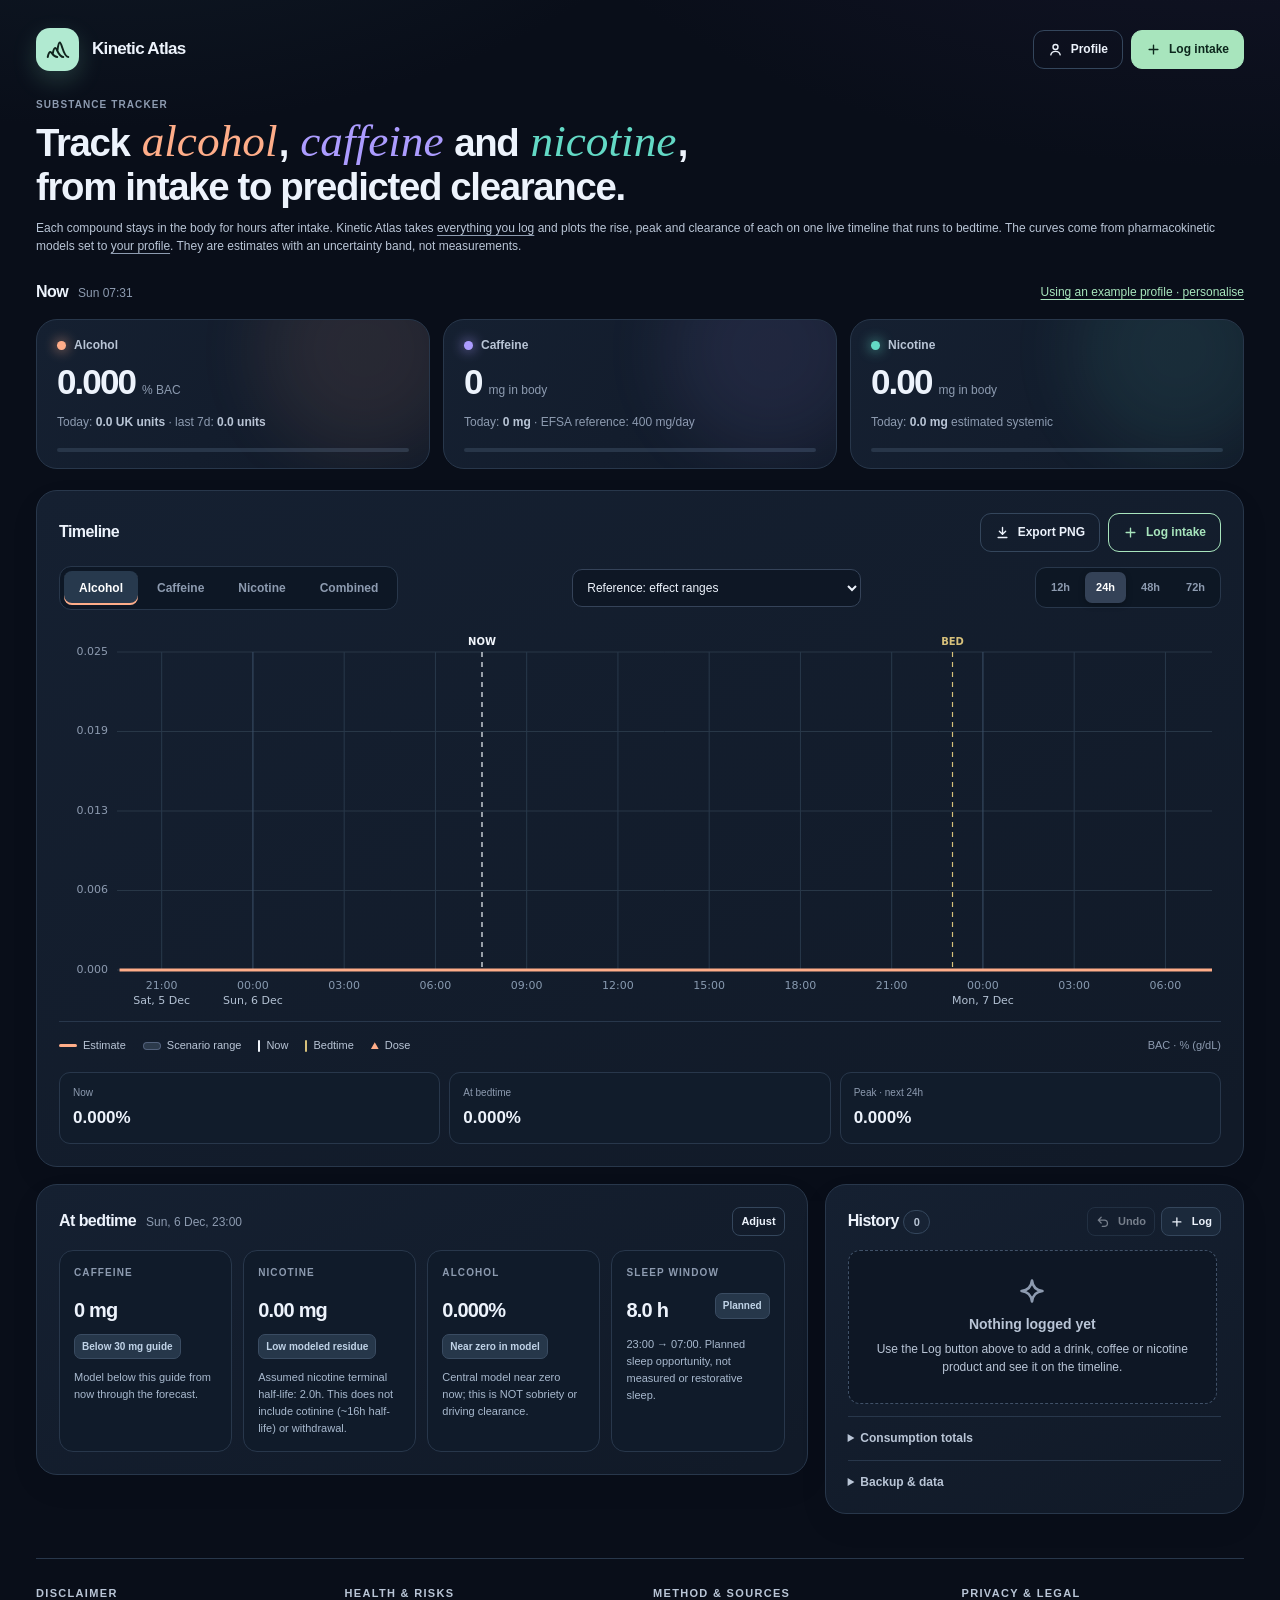
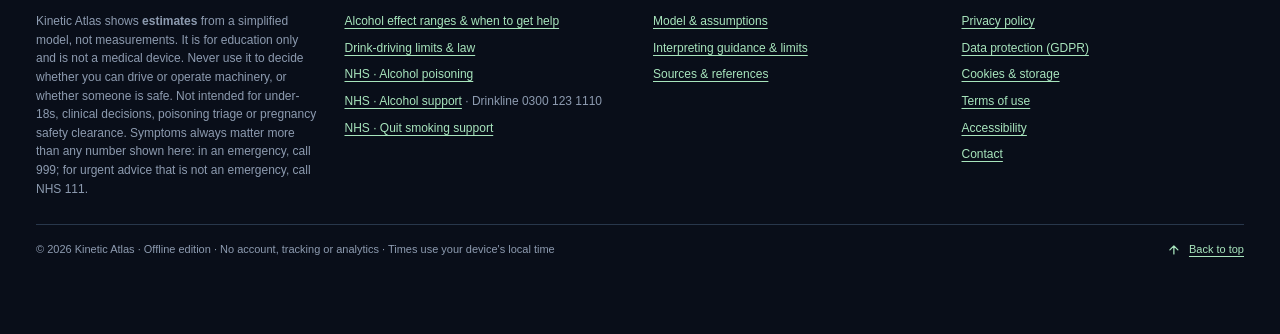
==== commit 2615f4cb: "feat(brand): replace the pulse-trace mark with three dose curves The new brandmark is three absorpti" ====
--- a/index.html
+++ b/index.html
@@ -10,7 +10,7 @@
 .intro{margin-bottom:16px}.intro h1{font-size:26px}.monitor .sec-head{margin-bottom:8px}.metrics{gap:6px;margin-bottom:0}.metric{padding:10px 11px;border-radius:14px}.metric:before{display:none}.compound{font-size:11px}.metric-value{flex-direction:column;align-items:flex-start;gap:0;margin-top:4px}.metric-value strong{font-size:21px}.metric-value span{font-size:10px}.metric-foot,.meter{display:none}.settings-grid{grid-template-columns:repeat(2,1fr)}.plot-head{align-items:stretch}.chart-wrap{height:260px;margin-top:16px}.statbox{padding:9px 10px}.statbox strong{font-size:14px}.foot-grid{grid-template-columns:1fr;gap:20px}.dialog-body{padding:16px}.dialog-head{padding:18px 16px}.dialog-footer{padding:12px 16px}}@media(prefers-reduced-motion:reduce){*,*:before,*:after{scroll-behavior:auto!important;transition:none!important}#guideSec{animation:none}}
 </style></head><body><div class="shell">
 <svg width="0" height="0" style="position:absolute" aria-hidden="true"><symbol id="i-plus" viewBox="0 0 24 24"><path d="M12 5v14M5 12h14"/></symbol><symbol id="i-close" viewBox="0 0 24 24"><path d="M6 6l12 12M18 6 6 18"/></symbol><symbol id="i-download" viewBox="0 0 24 24"><path d="M12 4v11M7 10l5 5 5-5M5 20h14"/></symbol><symbol id="i-upload" viewBox="0 0 24 24"><path d="M12 15V4M7 9l5-5 5 5M5 20h14"/></symbol><symbol id="i-check" viewBox="0 0 24 24"><path d="M5 12.5l4.5 4.5L19 7.5"/></symbol><symbol id="i-user" viewBox="0 0 24 24"><circle cx="12" cy="8" r="4"/><path d="M4.5 20.5c.8-3.6 3.8-5.5 7.5-5.5s6.7 1.9 7.5 5.5"/></symbol><symbol id="i-undo" viewBox="0 0 24 24"><path d="M9 14 4 9l5-5M4 9h10.5a5.5 5.5 0 0 1 0 11H11"/></symbol><symbol id="i-up" viewBox="0 0 24 24"><path d="M12 19V5M5 12l7-7 7 7"/></symbol><symbol id="i-refresh" viewBox="0 0 24 24"><path d="M20 12a8 8 0 1 1-2.34-5.66L20 8.5M20 3.5v5h-5"/></symbol><symbol id="i-spark" viewBox="0 0 24 24"><path d="M12 3c.6 5.4 3.6 8.4 9 9-5.4.6-8.4 3.6-9 9-.6-5.4-3.6-8.4-9-9 5.4-.6 8.4-3.6 9-9z"/></symbol><symbol id="i-alcohol" viewBox="0 0 24 24"><path d="M7 3h10v3a5 5 0 0 1-10 0zM12 11v9M8.5 20h7"/></symbol><symbol id="i-caffeine" viewBox="0 0 24 24"><path d="M5 10h11v4.5a5 5 0 0 1-5 5h-1a5 5 0 0 1-5-5zM16 11.5h1.5a2.5 2.5 0 0 1 0 5H16M8.5 4v3M12.5 4v3"/></symbol><symbol id="i-nicotine" viewBox="0 0 24 24"><path d="M5 19C5 10 10 5 19 5c0 9-5 14-14 14zM5 19l7-7"/></symbol><symbol id="i-edit" viewBox="0 0 24 24"><path d="M4 20h4L19 9l-4-4L4 16zM13.5 6.5l4 4"/></symbol><symbol id="i-copy" viewBox="0 0 24 24"><rect x="9" y="9" width="11" height="11" rx="2"/><path d="M15 9V6a2 2 0 0 0-2-2H6a2 2 0 0 0-2 2v7a2 2 0 0 0 2 2h3"/></symbol><symbol id="i-delete" viewBox="0 0 24 24"><path d="M4 7h16M10 11v6M14 11v6M6 7l1 12a2 2 0 0 0 2 2h6a2 2 0 0 0 2-2l1-12M9 7V4h6v3"/></symbol></svg>
-<header class="topbar"><a class="brand" href="#top"><span class="brandmark" aria-hidden="true"><svg width="26" height="26" viewBox="0 0 26 26" fill="none"><path d="M3 16.5h4l3.2-9 5.1 12 3-7H23" stroke="currentColor" stroke-width="2.4" stroke-linecap="round" stroke-linejoin="round"/></svg></span><span class="brandname">Kinetic Atlas</span></a><div class="toolbar"><button type="button" class="btn btn-ghost" data-open="profileDialog" aria-label="Profile"><svg class="ic" aria-hidden="true"><use href="#i-user"/></svg><span class="hide-sm">Profile</span></button><button type="button" class="btn btn-primary" data-open="entryDialog"><svg class="ic" aria-hidden="true"><use href="#i-plus"/></svg>Log intake</button></div></header>
+<header class="topbar"><a class="brand" href="#top"><span class="brandmark" aria-hidden="true"><svg width="26" height="26" viewBox="0 0 26 26" fill="none"><path d="M2.75 20C3.51 16.4 4.27 15 5.32 15C6.93 15 8.17 20 12.25 20M7.66 17.26C8.41 12.8 9.2 11 10.22 11C12.09 11 13.52 20 18.25 20M12.37 13.92C13.1 7.95 13.87 5.5 14.86 5.5C16.81 5.5 18.3 20 23.25 20" stroke="currentColor" stroke-width="2" stroke-linecap="round" stroke-linejoin="round"/></svg></span><span class="brandname">Kinetic Atlas</span></a><div class="toolbar"><button type="button" class="btn btn-ghost" data-open="profileDialog" aria-label="Profile"><svg class="ic" aria-hidden="true"><use href="#i-user"/></svg><span class="hide-sm">Profile</span></button><button type="button" class="btn btn-primary" data-open="entryDialog"><svg class="ic" aria-hidden="true"><use href="#i-plus"/></svg>Log intake</button></div></header>
 <main id="top">
 <section class="intro" aria-labelledby="introTitle"><div><p class="micro">Substance tracker</p><h1 id="introTitle">Track <span class="c-alc">alcohol</span>, <span class="c-caf">caffeine</span> and <span class="c-nic">nicotine</span>, from intake to predicted clearance.</h1></div><p>Each compound stays in the body for hours after intake. Kinetic Atlas takes <button type="button" class="linkbtn" data-open="entryDialog">everything you log</button> and plots the rise, peak and clearance of each on one live timeline that runs to bedtime. The curves come from pharmacokinetic models set to <button type="button" class="linkbtn" data-open="profileDialog">your profile</button>. They are estimates with an uncertainty band, not measurements.</p></section><p class="notice" id="storageWarn" role="alert" hidden>Browser storage is unavailable. Export your data before closing this page.</p>
 <section class="monitor" aria-labelledby="nowTitle"><div class="sec-head"><h2 id="nowTitle">Now <span class="muted" id="liveClock"></span></h2><button type="button" class="linkbtn" id="profileHint" data-open="profileDialog" hidden>Using an example profile · personalise</button></div><div class="metrics"><article class="metric alcohol"><span class="compound"><i class="compound-dot"></i>Alcohol</span><div class="metric-value"><strong id="metricAlc">0.000</strong><span>% BAC</span></div><div class="metric-foot" id="metricAlcSub"></div><div class="meter"><span id="meterAlc" style="width:0%"></span></div></article><article class="metric caffeine"><span class="compound"><i class="compound-dot"></i>Caffeine</span><div class="metric-value"><strong id="metricCaf">0</strong><span>mg in body</span></div><div class="metric-foot" id="metricCafSub"></div><div class="meter"><span id="meterCaf" style="width:0%"></span></div></article><article class="metric nicotine"><span class="compound"><i class="compound-dot"></i>Nicotine</span><div class="metric-value"><strong id="metricNic">0.0</strong><span>mg in body</span></div><div class="metric-foot" id="metricNicSub"></div><div class="meter"><span id="meterNic" style="width:0%"></span></div></article></div></section>
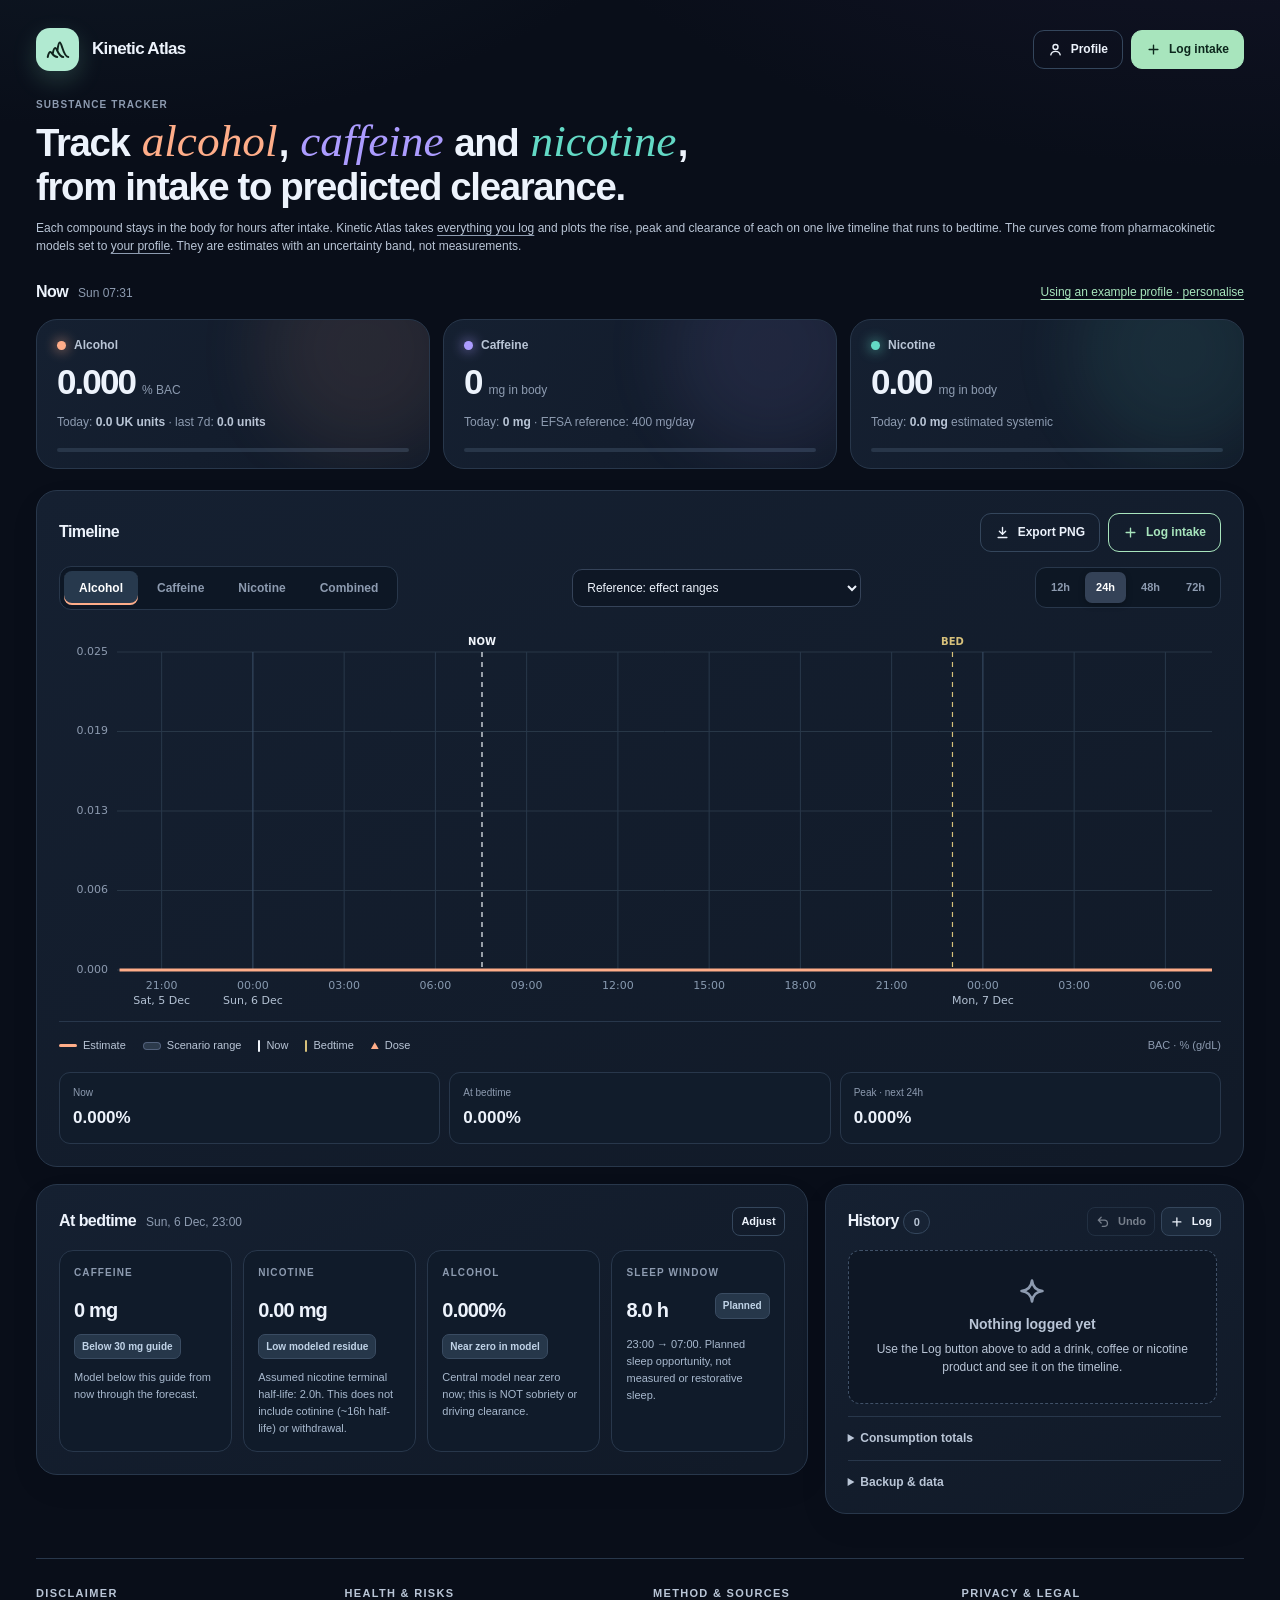
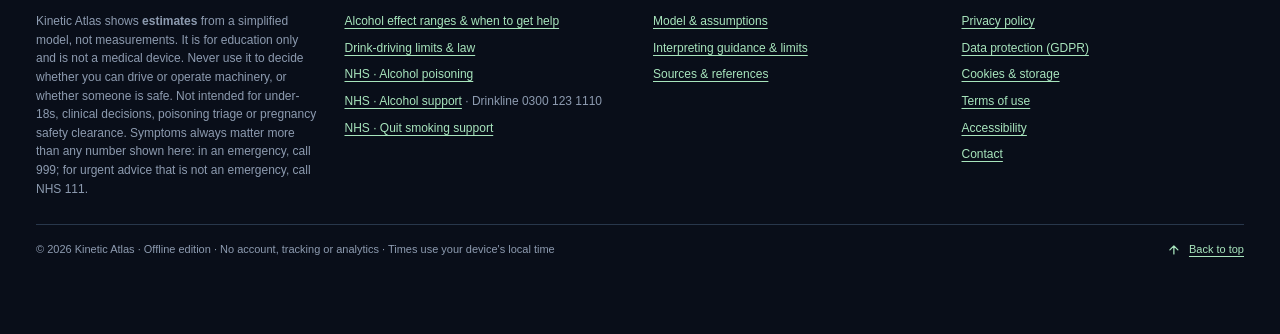
==== commit a3e483b8: "feat: preselect the last-used preset per compound for a week" ====
--- a/index.html
+++ b/index.html
@@ -154,10 +154,13 @@
  const l=document.querySelector('label[for="entryNicMg"]');l.textContent=(id.startsWith('cig')||id==='vape'||id.startsWith('patch'))?'Estimated systemic delivery per item (mg)':'Label strength per item (mg)';
  updatePreview();}
 function fillPouch(brand,mg){const s=$('pouchMg'),list=POUCH[brand];$('pouchBrand').value=brand;s.innerHTML=list.map(m=>`<option value="${m}">${m} mg</option>`).join('');s.value=list.reduce((a,b)=>Math.abs(b-mg)<Math.abs(a-mg)?b:a);$('entryNicMg').value=s.value}
+function pouchFromEntry(e){const m=/^(.*?) · ([\d.]+) mg/.exec(e.label)||[];fillPouch(Object.hasOwn(POUCH,m[1])?m[1]:'Generic',m[2]?+m[2]:e.mg);if(+val('pouchMg')!==e.mg)$('pouchMg').add(new Option(`${e.mg} mg (custom)`,e.mg,true,true))}
 function setEntryType(type,sel){entryType=type;document.querySelectorAll('#intakeTabs button').forEach(b=>b.classList.toggle('active',b.dataset.type===type));document.querySelectorAll('.alcohol-only').forEach(el=>el.hidden=type!=='alcohol');document.querySelectorAll('.caffeine-only').forEach(el=>el.hidden=type!=='caffeine');document.querySelectorAll('.nicotine-only').forEach(el=>el.hidden=type!=='nicotine');
  let html='',group='';for(const p of P[type]){let g=p[type==='nicotine'?6:type==='alcohol'?4:4];if(g!==group){if(group)html+='</optgroup>';group=g;html+=`<optgroup label="${esc(group)}">`;}html+=`<option value="${esc(p[0])}">${esc(p[1])}</option>`;}html+='</optgroup>';$('preset').innerHTML=html;
- const id=presetData(type,sel||({alcohol:'pint45',caffeine:'espresso',nicotine:'cig'})[type])[0];$('preset').value=id;assignPreset(type,id);
+ const last=sel?null:lastAdded(type),id=presetData(type,sel||last?.preset||({alcohol:'pint45',caffeine:'espresso',nicotine:'cig'})[type])[0];$('preset').value=id;assignPreset(type,id);if(last&&id==='pouch')pouchFromEntry(last);
 }
+// Newest entry of this type logged in the past week, by the creation time inside its id (not the dose time); older than that, the generic default applies.
+function lastAdded(type){let best=null,at=Date.now()-7*DAY;for(const e of state.entries){const t=e.type===type?parseInt(e.id.slice(1),36):NaN;if(t>at){at=t;best=e}}return best}
 function getFormDose(){const qty=num('entryQty'),dur=num('entryDuration');if(!Number.isFinite(qty)||qty<=0||!Number.isFinite(dur)||dur<0)return null;
  if(entryType==='alcohol'){const volume=num('entryVolume'),abv=num('entryAbv');if(!validNumber(volume,0,10000)||!validNumber(abv,0,100))return null;const pure=qty*volume*abv/100;return {dose:pure*.789,units:pure/10,volume,abv,qty,durationMin:dur,food:val('entryFood'),ka:0};}
  if(entryType==='caffeine'){const mg=num('entryCafMg'),volume=num('entryCafVol');if(!validNumber(mg,0,2000)||!validNumber(volume,0,5000))return null;return {dose:qty*mg,mg,volume,qty,durationMin:dur,ka:5.5};}
@@ -273,7 +276,7 @@
 function editEntry(id){const e=state.entries.find(e=>e.id===id);if(!e)return;editId=e.id;setEntryType(e.type,e.preset);setEntryTime(Date.parse(e.time));$('entryQty').value=e.qty;$('entryDuration').value=e.durationMin;$('entryNote').value=e.note||'';
  if(e.type==='alcohol'){$('entryVolume').value=e.volume;$('entryAbv').value=e.abv;$('entryFood').value=e.food}
  if(e.type==='caffeine'){$('entryCafMg').value=e.mg;$('entryCafVol').value=e.volume}
- if(val('preset')==='pouch'){const m=/^(.*?) · ([\d.]+) mg/.exec(e.label)||[];fillPouch(Object.hasOwn(POUCH,m[1])?m[1]:'Generic',m[2]?+m[2]:e.mg);if(+val('pouchMg')!==e.mg)$('pouchMg').add(new Option(`${e.mg} mg (custom)`,e.mg,true,true))}
+ if(val('preset')==='pouch')pouchFromEntry(e);
  if(e.type==='nicotine'){$('entryNicMg').value=e.mg;$('entryNicF').value=e.fraction}
  $('addBtn').innerHTML=ic('check')+'Update entry';$('entryDialogTitle').textContent='Edit intake';$('entryFeedback').textContent='';updatePreview();$('entryDialog').showModal();}
 let dupOpen=false;function duplicateEntry(id){editEntry(id);editId=null;dupOpen=true;setEntryTime(Date.now());$('addBtn').innerHTML=ic('plus')+'Add to timeline';$('entryDialogTitle').textContent='Duplicate intake'}
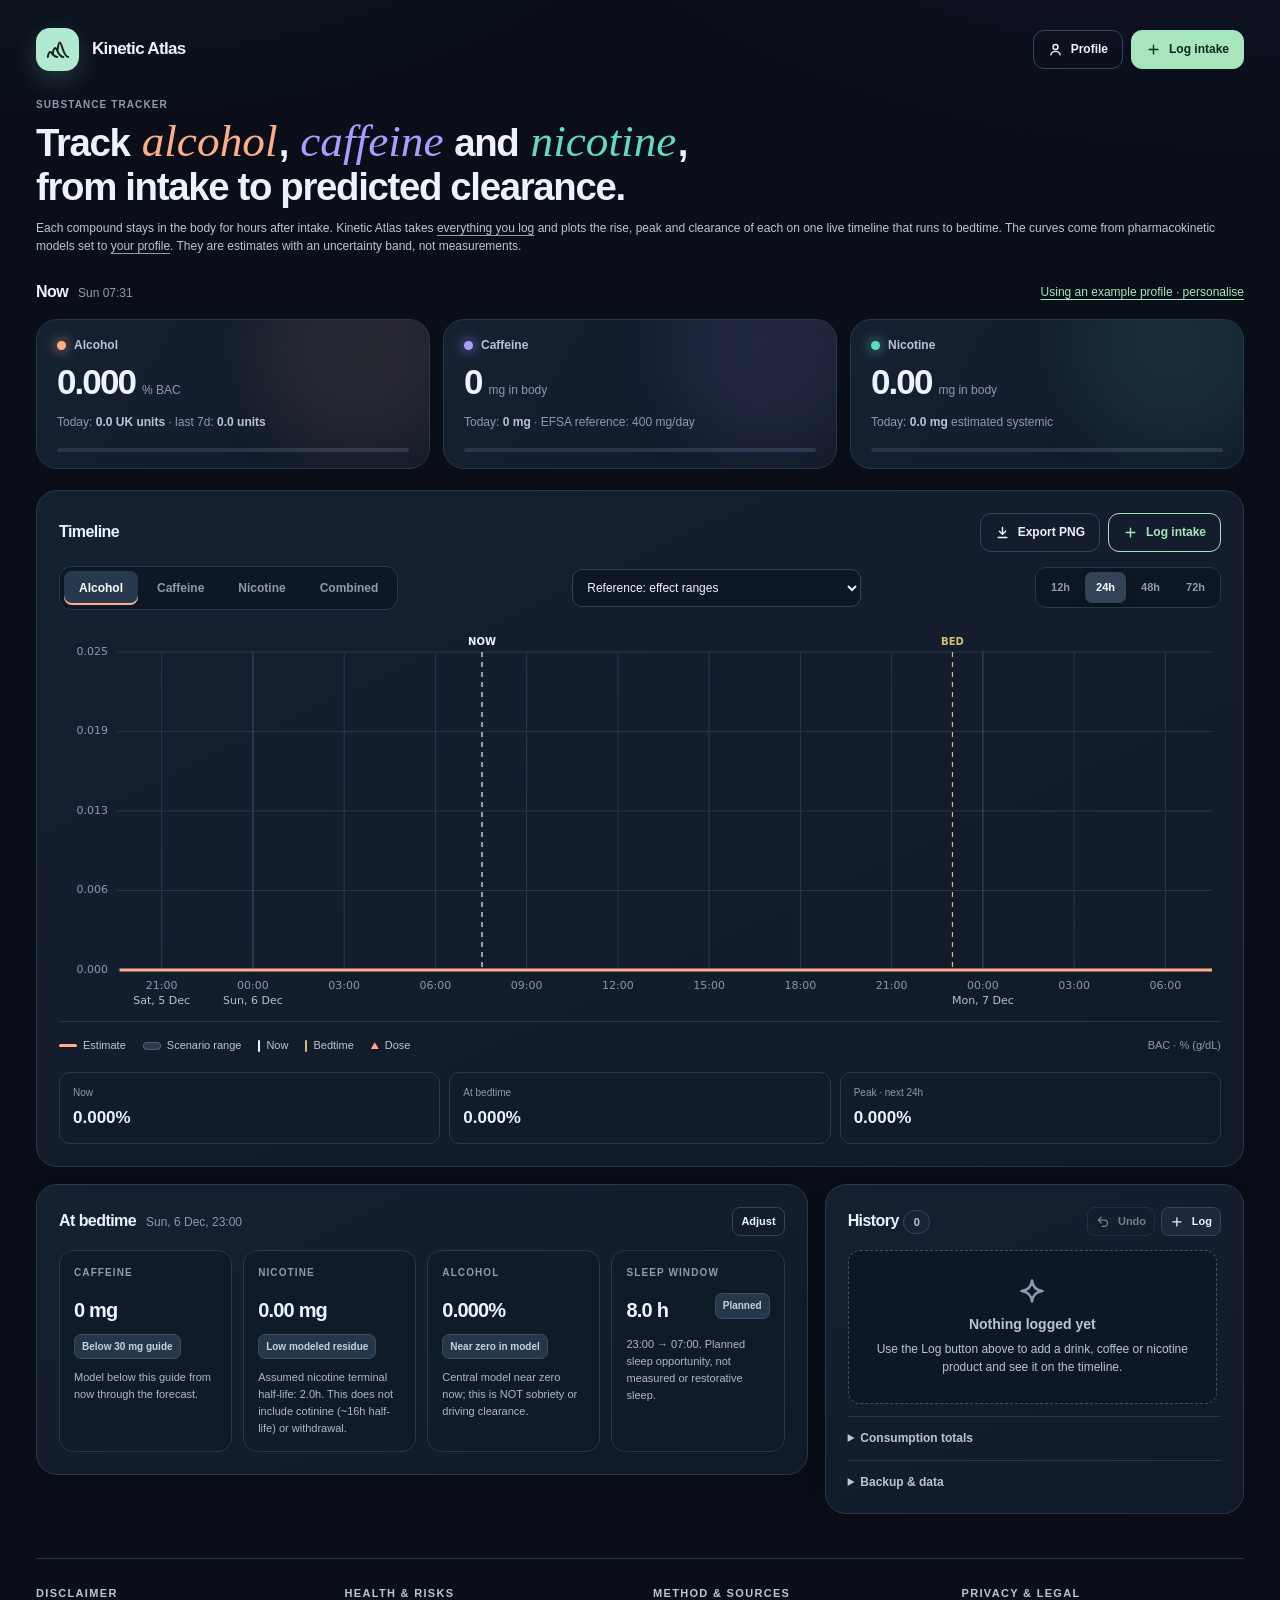
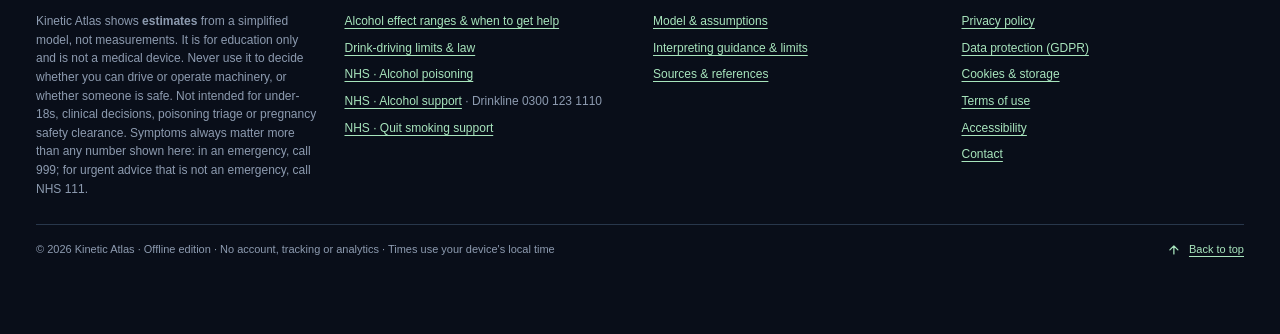
==== commit 2687fb4c: "feat(nicotine): model pouch release in two phases with fast mucosal uptake Absorbed % now follows 14" ====
--- a/index.html
+++ b/index.html
@@ -49,7 +49,7 @@
 Pouch absorbed_% ≈ 60 × (1 − e^(−minutes_in_mouth ÷ 25))
 Product administration is uniform over entered intake duration.</div><p class="settings-note">Absorption is approximate: stomach contents, drink strength, formulation, gastric emptying, time of last dose and individual physiology matter. Alcohol clearance is modeled at a constant BAC rate; caffeine and nicotine follow exponential elimination. No attempt is made to model cotinine, acetaldehyde, active caffeine metabolites, genetic variants, withdrawal, tolerance or combined-drug interactions. For acute and chronic illness, these simplifications may be wrong.</p></div>
 <div class="settings-block"><h3>Parameter assumptions and boundaries</h3><p style="font-size:12px">Alcohol uses r = 0.68 or 0.55 (editable), clearance default 0.015 %/h, and absorption delay depending on food. Illustrative alcohol bands change r by ±0.06 and clearance roughly between 0.010 and 0.022 %/h. Caffeine typical adult terminal half-life ~5h (range often 3–7h, sometimes much longer in pregnancy/interactions), with fast oral absorption. Nicotine average terminal half-life ~2h (often 1–4h), product-dependent uptake. Bands vary half-life (0.7× to 1.5×). A cigarette typically delivers ~1–2mg systemic nicotine; pouches and vapes vary widely. Pouch absorbed % is <b>an editable approximation</b> and is not a validated universal fraction. Patch presets represent release of stated systemic mg over 16–24h. Coffee concentrations vary with beans, recipes, yields and brew ratios; always correct estimates against labels when possible.</p></div>
-<div class="settings-block" id="sciPouch"><h3>Nicotine pouches: brand, strength &amp; time in mouth</h3><p style="font-size:12px">Brand and strength only set the <b>label nicotine per pouch</b>; every pouch uses the same model. Label mg is <b>not</b> absorbed mg: measured pouches hold roughly 80–110% of the label, and only part of it leaves the pouch. The absorbed % follows time in mouth: absorbed_% ≈ 60 × (1 − e^(−minutes ÷ 25)), about 20% at 10 min, 33% at 20, 42% at 30 and 55% at 60. Fmax = 60% and τ = 25 min are a least-squares fit to used-pouch extraction studies: Azzopardi et al. 2026 (VELO 11 mg: 28, 36, 44% after 10, 20, 30 min; 20 mg: 22, 30, 37%), Lunell et al. 2020 (ZYN 3–8 mg: 50–59% after 60 min), Knopp et al. 2022 (dry ZYN: 17% at 15 min, 56% at 60) and Mallock-Ohnesorg et al. 2024 (24–52% after 20 min). Extracted nicotine is treated as absorbed because under 5% of it was swallowed (Azzopardi 2026). Individuals range from about 10% to 67%, larger and stronger pouches release a smaller share, dry pouches start slower, and three of the four studies were industry-funded, so treat the curve as <b>an editable starting point</b>. It applies to pouches only, not gum, lozenges, patches, cigarettes or vapes. Changing duration recalculates absorbed %, which stays editable; saved entries keep their own %.</p><p style="font-size:12px;margin-top:8px">Brand strengths (UK, checked November 2026) come from the manufacturers' UK pages for VELO, Nordic Spirit, ZYN and XQS, and from at least two UK retailers stating mg per pouch for on!, Killa and Pablo. LOOP, and strengths quoted only in mg/g or by a single retailer, are left out. Ranges change: check the can and edit the mg if it differs.</p></div>
+<div class="settings-block" id="sciPouch"><h3>Nicotine pouches: brand, strength &amp; time in mouth</h3><p style="font-size:12px">Brand and strength only set the <b>label nicotine per pouch</b>; every pouch uses the same model. Label mg is <b>not</b> absorbed mg: measured pouches hold roughly 80–110% of the label, and only part of it leaves the pouch. The absorbed % follows time in mouth in two phases: absorbed_% ≈ 14 × (1 − e^(−minutes ÷ 1.5)) + 76 × (1 − e^(−minutes ÷ 68)). The fast phase is nicotine already dissolved in the pouch's moisture, which saliva washes out in the first few minutes; the slow phase is nicotine diffusing out of the filler. That gives about 8% after 1 min, 19% at 5, 24% at 10, 33% at 20, 41% at 30 and 59% at 60. The parameters are a least-squares fit (typical error 3 percentage points) to used-pouch extraction from moist pouches: Azzopardi et al. 2026 (VELO 11 mg: 28, 36, 44% after 10, 20, 30 min; 20 mg: 22, 30, 37%), Lunell et al. 2020 (ZYN 3 and 6 mg: 56 and 59% after 60 min) and McEwan et al. 2022 (VELO 4 mg: 62% after 60 min). No study measured past 60 min, so the 90% ceiling comes from laboratory dissolution tests, where most brands released 88–98% of their nicotine (Scientific Reports 2025, seven brands). <b>Timing:</b> nicotine reaches the blood almost as soon as it leaves the pouch. The model passes it through the mouth lining at 30 per hour (half-time about 1.4 min), so almost half of a 30-minute pouch's dose arrives in the first 5 minutes, and the amount in the body peaks about 14, 23 and 32 min after starting a 10, 20 or 30 min pouch, close to the measured median peaks of 10–15, 20 and 30–35 min (Azzopardi 2026). Uptake stops soon after the pouch comes out. The chart shows mg in the body: blood levels peak higher and fall faster after short use, because nicotine reaches the blood before it spreads into tissue, which this one-compartment model leaves out. Extracted nicotine is treated as absorbed because under 5% of it was swallowed and spitting out all saliva did not change blood levels (Azzopardi 2026). That held for regular pouch users; in smokers new to pouches, blood nicotine per extracted mg was about a third as high (Mallock-Ohnesorg et al. 2024, 24–52% extracted after 20 min), so absorbed mg may be lower. Individuals range from about 10% to 67% extracted, stronger pouches release a smaller share, dry pouches start slower (Knopp et al. 2022: dry ZYN 17% at 15 min, 56% at 60), and most of these studies were industry-funded, so treat the curve as <b>an editable starting point</b>. It applies to pouches only, not gum, lozenges, patches, cigarettes or vapes. Changing duration recalculates absorbed %, which stays editable; saved entries keep their own % and use the timing above.</p><p style="font-size:12px;margin-top:8px">Brand strengths (UK, checked November 2026) come from the manufacturers' UK pages for VELO, Nordic Spirit, ZYN and XQS, and from at least two UK retailers stating mg per pouch for on!, Killa and Pablo. LOOP, and strengths quoted only in mg/g or by a single retailer, are left out. Ranges change: check the can and edit the mg if it differs.</p></div>
 <div class="settings-block" id="sciGuidance"><h3>How to interpret guidance</h3><p style="font-size:12px">EFSA considers up to 200mg in one caffeine dose and 400mg/day generally without safety concern for healthy non-pregnant adults, and up to 200mg/day in pregnancy. These are reference assessments, <b>not individual targets or guarantees</b>. Around 100mg near bedtime may disrupt sleep in some adults. UK NHS advises no more than 14 alcohol units/week on a regular basis, spread over 3 or more days; no amount is completely risk free. Acute intoxication can occur at lower BAC than reference bands, with tolerance and co-exposures altering symptoms. Nicotine has no safe-intake threshold applicable to everybody. This tool cannot estimate sleep architecture, fitness to drive, toxicity, dependence, legal BAC or risk of injury. The Guidance panel stays hidden until something in it applies to your data: a BAC band, weekly units or caffeine reference is crossed, alcohol overlaps with caffeine or nicotine, or a profile caveat (pregnancy, liver or medication, smoking, stimulant or sleep sensitivity) meets a substance logged today or still modeled in the body (above 0.001% BAC, 10 mg caffeine or 0.1 mg nicotine).</p></div>
 <div class="settings-block" id="sciSources"><h3>Sources (links are reference-only; app still works offline)</h3><div class="sources-list">
 <article><h4>UK NHS · Alcohol units &amp; measures</h4><p>1 UK unit = 10mL or approximately 8g of ethanol. Drink strengths and portion sizes.</p><a href="https://www.nhs.uk/live-well/alcohol-advice/calculating-alcohol-units/" target="_blank" rel="noopener noreferrer">nhs.uk · calculating alcohol units</a></article>
@@ -109,11 +109,12 @@
  ['espresso','Espresso · single (30 mL)',30,65,'Coffee · espresso'],['doubleespresso','Espresso · double (60 mL)',60,130,'Coffee · espresso'],['ristretto','Ristretto · 20 mL',20,55,'Coffee · espresso'],['americano','Americano · 250 mL',250,130,'Coffee · espresso'],['flatwhite','Flat white · 180 mL',180,130,'Coffee · espresso'],['latte','Latte · 300 mL',300,130,'Coffee · espresso'],['cappuccino','Cappuccino · 180 mL',180,65,'Coffee · espresso'],['v60','V60 pour-over · 250 mL',250,120,'Filter & brew'],['v60large','V60 large · 350 mL',350,165,'Filter & brew'],['chemex','Chemex · 300 mL',300,140,'Filter & brew'],['chemexlarge','Chemex large · 500 mL',500,220,'Filter & brew'],['filter','Batch filter · 200 mL',200,90,'Filter & brew'],['french','French press · 250 mL',250,110,'Filter & brew'],['moka','Moka pot cup · 60 mL',60,100,'Filter & brew'],['aeropress','AeroPress · 220 mL',220,110,'Filter & brew'],['coldbrew','Cold brew · 300 mL',300,170,'Filter & brew'],['instant','Instant coffee · 250 mL',250,75,'Filter & brew'],['blacktea','Black tea · 220 mL',220,50,'Tea & other'],['greentea','Green tea · 220 mL',220,30,'Tea & other'],['matcha','Matcha · 2g powder',200,65,'Tea & other'],['chai','Chai tea · 250 mL',250,50,'Tea & other'],['cola','Cola · 330 mL',330,35,'Drinks & supplements'],['energydrink','Energy drink · 250 mL',250,80,'Drinks & supplements'],['energy500','Energy drink · 500 mL',500,160,'Drinks & supplements'],['preworkout','Pre-workout · one serving',250,200,'Drinks & supplements'],['cafpill','Caffeine tablet · 100 mg',0,100,'Drinks & supplements'],['chocolate','Dark chocolate · 50 g',0,25,'Drinks & supplements'],['custom','Custom caffeine item',250,100,'Custom']
  ],
  nicotine:[
- ['cig','Cigarette · absorbed nicotine',1.2,100,5,28,'Smoked · systemic estimate'],['ciglight','Cigarette · lower delivery (estimate)',0.8,100,5,28,'Smoked · systemic estimate'],['cigar','Cigar · systemic estimate (very variable)',1.5,100,25,6,'Smoked · systemic estimate'],['pouch','Nicotine pouch',6,42,30,2.5,'Oral nicotine · label strength'],['gum2','Nicotine gum · 2 mg label',2,50,30,3,'NRT · label strength'],['gum4','Nicotine gum · 4 mg label',4,50,30,3,'NRT · label strength'],['lozenge2','Nicotine lozenge · 2 mg',2,50,30,3,'NRT · label strength'],['lozenge4','Nicotine lozenge · 4 mg',4,50,30,3,'NRT · label strength'],['vape','Vape session · entered ABSORBED mg',1,100,10,18,'Vaping · systemic guess'],['patch7','Patch · 7 mg delivered / 24 h',7,100,1440,1,'Patch · delivered over time'],['patch14','Patch · 14 mg delivered / 24 h',14,100,1440,1,'Patch · delivered over time'],['patch21','Patch · 21 mg delivered / 24 h',21,100,1440,1,'Patch · delivered over time'],['patch15','Patch · 15 mg delivered / 16 h',15,100,960,1,'Patch · delivered over time'],['custom','Custom nicotine product',4,30,30,3,'Custom']
+ ['cig','Cigarette · absorbed nicotine',1.2,100,5,28,'Smoked · systemic estimate'],['ciglight','Cigarette · lower delivery (estimate)',0.8,100,5,28,'Smoked · systemic estimate'],['cigar','Cigar · systemic estimate (very variable)',1.5,100,25,6,'Smoked · systemic estimate'],['pouch','Nicotine pouch',6,41,30,30,'Oral nicotine · label strength'],['gum2','Nicotine gum · 2 mg label',2,50,30,3,'NRT · label strength'],['gum4','Nicotine gum · 4 mg label',4,50,30,3,'NRT · label strength'],['lozenge2','Nicotine lozenge · 2 mg',2,50,30,3,'NRT · label strength'],['lozenge4','Nicotine lozenge · 4 mg',4,50,30,3,'NRT · label strength'],['vape','Vape session · entered ABSORBED mg',1,100,10,18,'Vaping · systemic guess'],['patch7','Patch · 7 mg delivered / 24 h',7,100,1440,1,'Patch · delivered over time'],['patch14','Patch · 14 mg delivered / 24 h',14,100,1440,1,'Patch · delivered over time'],['patch21','Patch · 21 mg delivered / 24 h',21,100,1440,1,'Patch · delivered over time'],['patch15','Patch · 15 mg delivered / 16 h',15,100,960,1,'Patch · delivered over time'],['custom','Custom nicotine product',4,30,30,3,'Custom']
  ]
 };
 // Pouch brands only change label mg (sources in #scienceDialog); legacy ids pouch3..pouch12 map to 'pouch' in presetData.
-const POUCH={Generic:[3,4,6,9,12],VELO:[4,6,8,10,11,14,17],'Nordic Spirit':[3,4,6,9,11,17],ZYN:[1.5,3,6,9,11,13.5,16.5],'on!':[9],XQS:[4,8,11.2],Killa:[13.2],Pablo:[10.15,17,30]},POUCH_FMAX=60,POUCH_TAU=25,pouchF=min=>Math.max(1,Math.round(POUCH_FMAX*(1-Math.exp(-min/POUCH_TAU))));
+const POUCH={Generic:[3,4,6,9,12],VELO:[4,6,8,10,11,14,17],'Nordic Spirit':[3,4,6,9,11,17],ZYN:[1.5,3,6,9,11,13.5,16.5],'on!':[9],XQS:[4,8,11.2],Killa:[13.2],Pablo:[10.15,17,30]},// Release from the pouch, % of its nicotine: [share, τ min] per phase, a fast wash-out of dissolved nicotine plus slow diffusion (fit in #sciPouch).
+POUCH_PH=[[14,1.5],[76,68]],POUCH_KA=P.nicotine.find(p=>p[0]==='pouch')[5],pouchRel=min=>POUCH_PH.reduce((s,[a,tau])=>s-a*Math.expm1(-min/tau),0),pouchF=min=>Math.max(1,Math.round(pouchRel(min))),isPouch=e=>e.type==='nicotine'&&/^pouch\d*$/.test(e.preset);
 const clamp=(v,lo,hi)=>Math.min(hi,Math.max(lo,v));
 const fmt=(n,d=1)=>Number.isFinite(n)?n.toLocaleString('en-GB',{minimumFractionDigits:d,maximumFractionDigits:d}):'—';
 const ic=n=>`<svg class="ic" aria-hidden="true"><use href="#i-${n}"/></svg>`;
@@ -178,7 +179,10 @@
 function nextSleep(now){const parts=state.profile.bed.split(':').map(Number),d=new Date(now);d.setHours(parts[0],parts[1],0,0);if(d.getTime()<=now)d.setDate(d.getDate()+1);const wp=state.profile.wake.split(':').map(Number),w=new Date(d);w.setHours(wp[0],wp[1],0,0);if(w<=d)w.setDate(w.getDate()+1);return {bed:d.getTime(),wake:w.getTime(),hours:(w-d)/H}}
 // Linear first-order absorption + elimination for a (possibly prolonged) uniform-dose administration.
 function instantAmount(D,t,ka,ke){if(t<0)return 0;const diff=Math.abs(ka-ke)<1e-6?1e-6:ka-ke;return Math.max(0,D*ka/diff*(Math.exp(-ke*t)-Math.exp(-ka*t)))}
-function amountFor(e,t,half){const dt=(t-Date.parse(e.time))/H;if(dt<=0)return 0;const ka=e.ka||5,ke=Math.LN2/half,d=e.durationMin/60;if(d<.04)return instantAmount(e.dose,dt,ka,ke);const m=Math.min(dt,d),delta=Math.abs(ka-ke)<1e-6?1e-6:ka-ke;
+// Pouch: input follows the release curve until removal (dose × release rate ÷ release at removal), through the mouth lining (POUCH_KA) into one compartment (ke).
+// Old pouch entries keep their dose but get this timing: their stored ka was the preset's, never user-set.
+function pouchAmount(e,t,ke){const d=e.durationMin/60,m=Math.min(t,d),ka=POUCH_KA,F=pouchRel(e.durationMin);  const J=(k,c)=>Math.abs(c-k)<1e-9?Math.exp(-c*t)*m:(Math.exp(-c*(t-m)-k*m)-Math.exp(-c*t))/(c-k);  return Math.max(0,e.dose*ka/(ka-ke)*POUCH_PH.reduce((s,[a,tau])=>{const k=60/tau;return s+a/F*k*(J(k,ke)-J(k,ka))},0));}
+function amountFor(e,t,half){const dt=(t-Date.parse(e.time))/H;if(dt<=0)return 0;if(isPouch(e)&&e.durationMin>0)return pouchAmount(e,dt,Math.LN2/half);const ka=e.ka||5,ke=Math.LN2/half,d=e.durationMin/60;if(d<.04)return instantAmount(e.dose,dt,ka,ke);const m=Math.min(dt,d),delta=Math.abs(ka-ke)<1e-6?1e-6:ka-ke;
  const a=(Math.exp(-ke*(dt-m))-Math.exp(-ke*dt))/ke,b=(Math.exp(-ka*(dt-m))-Math.exp(-ka*dt))/ka;
  return Math.max(0,e.dose/d*ka/delta*(a-b));}
 function absorbedFrac(t,d,tau){if(t<=0)return 0;if(d<=.001)return -Math.expm1(-t/tau);if(t<d)return clamp((t-tau*(-Math.expm1(-t/tau)))/d,0,1);return clamp(1-(tau/d)*(Math.exp(-(t-d)/tau)-Math.exp(-t/tau)),0,1)}
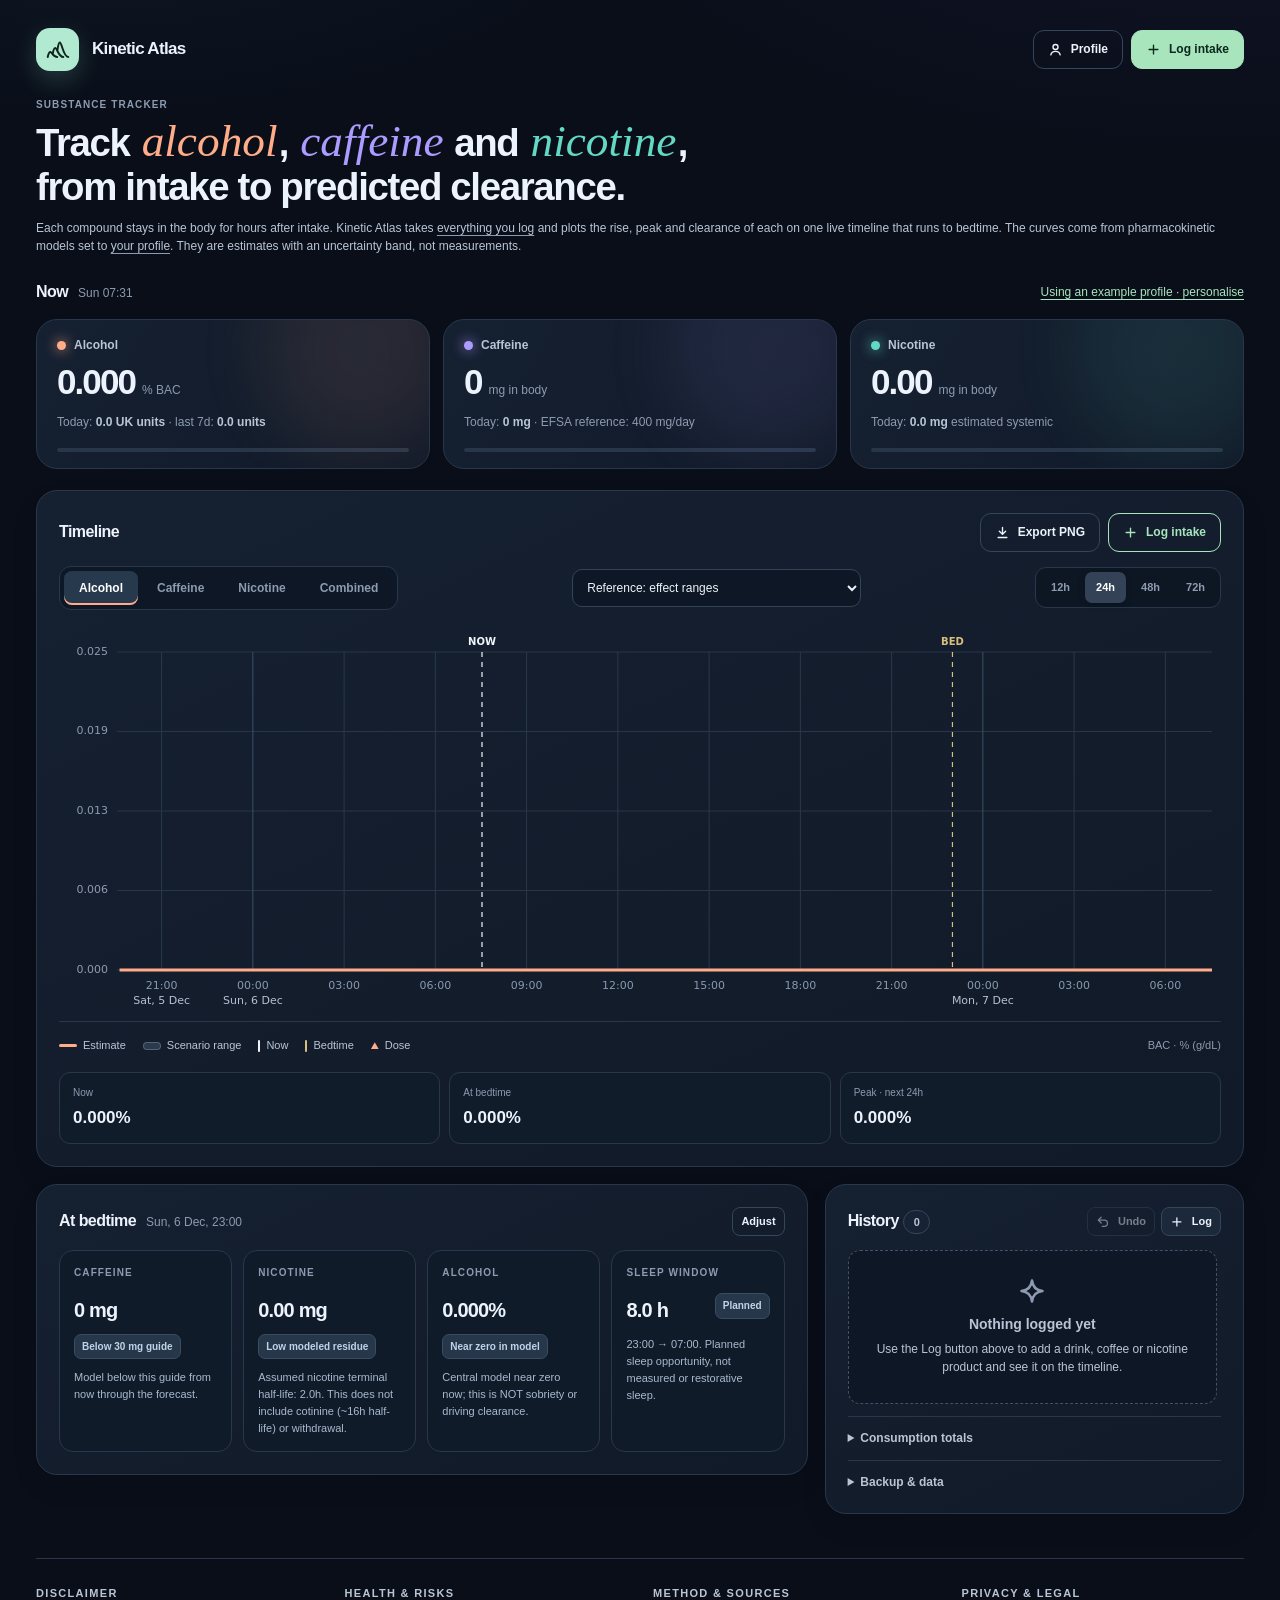
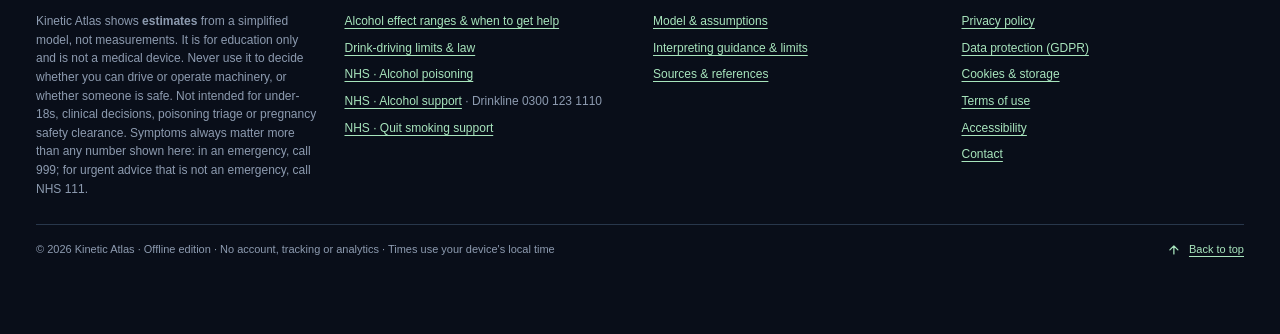
==== commit b79a6d45: "fix: curve Combined tab stripe, show distinct y-axis ticks, keep repeated hour, reset Log intake aft" ====
--- a/index.html
+++ b/index.html
@@ -1,5 +1,6 @@
 <!DOCTYPE html><html lang="en"><head><meta charset="utf-8"><meta name="viewport" content="width=device-width,initial-scale=1"><meta name="theme-color" content="#0b111d"><meta name="description" content="Offline local-first alcohol caffeine nicotine pharmacokinetics explorer"><title>Kinetic Atlas · Substance tracker</title><meta property="og:type" content="website"><meta property="og:url" content="https://xproe.com/"><meta property="og:title" content="Kinetic Atlas · Substance tracker"><meta property="og:description" content="Alcohol, caffeine and nicotine, modelled on one timeline."><meta property="og:image" content="https://xproe.com/og.png"><meta property="og:image:width" content="1200"><meta property="og:image:height" content="630"><meta property="og:image:alt" content="Kinetic Atlas: alcohol, caffeine and nicotine, modelled on one timeline."><meta name="twitter:card" content="summary_large_image"><style>
-:root{color-scheme:dark;--bg:#090e19;--surface:#111a29;--border:#28374b;--border2:#34465c;--text:#edf3fc;--muted:#8d9bb0;--soft:#b9c5d6;--primary:#a8e5bd;--alc:#ffad89;--caf:#ac9cff;--nic:#63d9c5;--danger:#ff7d83;--warn:#ffd089;--shadow:0 20px 70px #0206105e;--radius:21px}*{box-sizing:border-box}[hidden]{display:none!important}html{scroll-behavior:smooth}body{margin:0;background:radial-gradient(ellipse 850px 480px at 8% -12%,#253e4d55,transparent 75%),radial-gradient(ellipse 1100px 600px at 97% -13%,#392b5b46,transparent 70%),var(--bg);font:14px/1.55 Inter,ui-sans-serif,-apple-system,BlinkMacSystemFont,"Segoe UI",sans-serif;color:var(--text);min-height:100vh}button,input,select,textarea{font:inherit}button{cursor:pointer}button:disabled{opacity:.45;cursor:not-allowed}a{color:var(--primary);text-decoration-thickness:1px;text-underline-offset:3px}a:focus-visible,button:focus-visible,input:focus-visible,select:focus-visible,textarea:focus-visible{outline:2px solid var(--primary);outline-offset:3px}h1,h2,h3,h4,p{margin:0}h1,h2,h3{letter-spacing:-.035em}p{color:var(--soft)}.shell{max-width:1510px;margin:auto;padding:28px 36px 76px}.topbar{display:flex;align-items:center;justify-content:space-between;gap:12px;margin-bottom:26px}.brand{display:flex;align-items:center;gap:13px;text-decoration:none;color:var(--text)}.brandmark{width:43px;height:43px;border-radius:14px;background:#b1ead1;color:#11241d;display:grid;place-items:center;box-shadow:0 9px 24px #92e9c630}.brandname{font-size:17px;font-weight:850;letter-spacing:-.04em}.toolbar{display:flex;align-items:center;gap:8px;flex-wrap:wrap}.btn{display:inline-flex;justify-content:center;align-items:center;gap:8px;padding:9px 14px;border:1px solid var(--border2);border-radius:11px;background:#1b293b;color:var(--text);font-weight:700;font-size:12px;transition:.15s ease;min-height:39px}.btn:hover{background:#28394c;border-color:#5d7085}.btn-primary{background:var(--primary);border-color:var(--primary);color:#0c271c}.btn-primary:hover{background:#d2f5dd;border-color:#d2f5dd}.btn-ghost{background:transparent}.btn-outline{background:transparent;border-color:var(--primary);color:var(--primary)}.btn-outline:hover{background:#a8e5bd1f;border-color:#d2f5dd;color:#d2f5dd}.btn-outline:focus-visible{outline:2px solid var(--primary);outline-offset:3px;background:#a8e5bd1f}.btn-danger{border-color:#834951;color:#ffb3bb;background:#46292f}.btn-small{padding:5px 8px;min-height:28px;font-size:11px;border-radius:8px}.tag{font-size:11px;border:1px solid var(--border2);border-radius:100px;padding:5px 10px;color:var(--soft);background:#1a293a85}.tag.green{color:#b5efcf;border-color:#3b6658;background:#213c36}.metrics{display:grid;grid-template-columns:repeat(3,minmax(0,1fr));gap:13px;margin-bottom:21px}.metric{position:relative;overflow:hidden;border:1px solid var(--border);border-radius:var(--radius);background:linear-gradient(120deg,#152031,#111a29);padding:16px 20px}.metric:before{content:"";position:absolute;inset:-75px -40px auto auto;height:210px;width:210px;border-radius:50%;opacity:.09;background:var(--tone);filter:blur(35px)}.metric.alcohol{--tone:var(--alc)}.metric.caffeine{--tone:var(--caf)}.metric.nicotine{--tone:var(--nic)}.compound{display:flex;gap:8px;align-items:center;color:var(--soft);font-size:12px;font-weight:750}.compound-dot{height:9px;width:9px;border-radius:50%;background:var(--tone);box-shadow:0 0 13px var(--tone)}.metric-value{display:flex;align-items:baseline;gap:7px;margin-top:10px}.metric-value strong{font-weight:800;font-size:35px;line-height:1;letter-spacing:-.055em;font-variant-numeric:tabular-nums}.metric-value span{font-size:12px;color:var(--muted)}.metric-foot{color:var(--muted);font-size:12px;margin-top:13px}.metric-foot b{color:var(--soft)}.meter{height:4px;border-radius:6px;background:#283649;margin-top:16px;overflow:hidden}.meter>span{height:100%;display:block;background:var(--tone);border-radius:6px;transition:width .3s}.dashboard{display:grid;grid-template-columns:minmax(0,1.84fr) minmax(350px,1fr);gap:17px;align-items:start}.panel{border:1px solid var(--border);background:linear-gradient(155deg,#152031 0%,#111a28 95%);border-radius:var(--radius);box-shadow:0 12px 32px #0000000d;min-width:0}.panel-pad{padding:22px}.wide-column,.side-column{display:grid;gap:17px;min-width:0}.dashboard{grid-template-rows:auto 1fr}.dashboard>.wide-column,.dashboard>.side-column{display:contents}#sleepSec{grid-column:1;grid-row:1}#guideSec{grid-column:1;grid-row:2}#historySec{grid-column:2;grid-row:1/span 2}.panel-title{display:flex;justify-content:space-between;align-items:start;gap:12px;margin-bottom:17px}.panel-title h2{font-size:18px;font-weight:800}.panel-title p{font-size:11px;color:var(--muted);margin-top:4px}.pill-btns{display:flex;gap:4px;padding:4px;border:1px solid var(--border);border-radius:11px;background:#0d1724}.pill-btns button{background:transparent;border:0;border-radius:7px;color:var(--muted);font-size:11px;font-weight:750;padding:7px 11px}.pill-btns button.active{background:#344257;color:white;box-shadow:0 2px 6px #0004}.plot-head{display:flex;align-items:center;justify-content:space-between;gap:14px;flex-wrap:wrap}.tabs{display:flex;gap:4px;padding:4px;background:#0d1725;border:1px solid var(--border);border-radius:12px;flex-wrap:wrap}.tabs button{border:0;background:transparent;color:var(--muted);padding:8px 15px;border-radius:8px;font-size:12px;font-weight:780}.tabs button.active{background:#27394d;color:white}.tabs .alcohol.active{box-shadow:inset 0 -2px var(--alc)}.tabs .caffeine.active{box-shadow:inset 0 -2px var(--caf)}.tabs .nicotine.active{box-shadow:inset 0 -2px var(--nic)}.tabs .all.active{background:linear-gradient(90deg,var(--alc),var(--caf),var(--nic)) bottom/100% 2px no-repeat,#27394d}#scaleButtons:not([hidden])+#rangeButtons{margin-left:auto}@media(max-width:680px){#compoundTabs{display:grid;grid-template-columns:repeat(4,minmax(0,1fr))}#compoundTabs button{padding:8px 4px}.stats-row .statbox .cmb-val{font-size:11.5px;white-space:normal}}.chart-wrap{height:380px;position:relative;margin:22px -3px 3px;touch-action:pan-y}.chart-wrap canvas{width:100%;height:100%;display:block;cursor:crosshair}.chart-tooltip{display:none;position:absolute;z-index:4;pointer-events:none;background:#08111cee;border:1px solid #547084;border-radius:10px;padding:9px 12px;box-shadow:var(--shadow);min-width:164px;font-size:11px}.chart-tooltip strong{display:block;color:white;margin-bottom:4px}.chart-tooltip span{display:block;color:var(--soft)}.legend{display:flex;flex-wrap:wrap;gap:8px 17px;align-items:center;border-top:1px solid var(--border);padding-top:15px;margin-top:9px}.legend span{display:inline-flex;align-items:center;font-size:11px;color:var(--soft)}.legend i{display:inline-block;width:18px;height:3px;vertical-align:3px;margin-right:6px;background:#b2ddf0;border-radius:10px}.legend i.band{height:8px;background:#7e9ab13c;border:1px solid #7888ab80}.legend i.now{height:12px;width:2px;background:#f1f5fb}.legend i.bed{height:12px;width:2px;background:#d6c07b}.stats-row{display:grid;grid-template-columns:repeat(3,1fr);gap:9px;margin-top:18px}.statbox{border:1px solid var(--border);padding:12px 13px;background:#111c2b;border-radius:11px}.statbox span{display:block;font-size:10px;color:var(--muted);margin-bottom:4px}.statbox strong{font-size:17px;font-variant-numeric:tabular-nums}.statbox small{font-size:10px;color:var(--muted);font-weight:500}.statbox .cmb-val{display:block;font-size:13px;color:var(--soft);margin:0;line-height:1.55;white-space:nowrap;font-weight:600}.cmb-val b{color:white;font-weight:760;white-space:nowrap}.cmb-val abbr{text-decoration:none}.cmb-val i,.chart-tooltip i{display:inline-block;width:7px;height:7px;border-radius:50%;margin-right:5px;vertical-align:1px}.sleep-grid{display:grid;grid-template-columns:repeat(4,minmax(0,1fr));gap:11px}.insight{border:1px solid var(--border);border-radius:14px;background:#101b2a;padding:14px}.insight .micro{color:var(--muted);text-transform:uppercase;letter-spacing:.11em;font-size:10px;font-weight:800}.insight .big{font-size:20px;font-weight:800;letter-spacing:-.04em;margin-top:8px;font-variant-numeric:tabular-nums}.insight p{font-size:12px;margin-top:6px}.insight .detail{color:#a8b9ce;font-size:11px;margin-top:10px}.kpi-mini{display:flex;align-items:center;justify-content:space-between;margin-top:6px;gap:8px;flex-wrap:wrap}.badge-status{font-size:10px;border-radius:7px;background:#26374a;color:#c0d3e7;padding:4px 7px;border:1px solid #3a4c62;font-weight:700}.badge-status.warn{background:#453629;color:#ffddb1;border-color:#82614a}.badge-status.urgent{background:#4c2a32;color:#ffc1be;border-color:#875561}
+:root{color-scheme:dark;--bg:#090e19;--surface:#111a29;--border:#28374b;--border2:#34465c;--text:#edf3fc;--muted:#8d9bb0;--soft:#b9c5d6;--primary:#a8e5bd;--alc:#ffad89;--caf:#ac9cff;--nic:#63d9c5;--danger:#ff7d83;--warn:#ffd089;--shadow:0 20px 70px #0206105e;--radius:21px}*{box-sizing:border-box}[hidden]{display:none!important}html{scroll-behavior:smooth}body{margin:0;background:radial-gradient(ellipse 850px 480px at 8% -12%,#253e4d55,transparent 75%),radial-gradient(ellipse 1100px 600px at 97% -13%,#392b5b46,transparent 70%),var(--bg);font:14px/1.55 Inter,ui-sans-serif,-apple-system,BlinkMacSystemFont,"Segoe UI",sans-serif;color:var(--text);min-height:100vh}button,input,select,textarea{font:inherit}button{cursor:pointer}button:disabled{opacity:.45;cursor:not-allowed}a{color:var(--primary);text-decoration-thickness:1px;text-underline-offset:3px}a:focus-visible,button:focus-visible,input:focus-visible,select:focus-visible,textarea:focus-visible{outline:2px solid var(--primary);outline-offset:3px}h1,h2,h3,h4,p{margin:0}h1,h2,h3{letter-spacing:-.035em}p{color:var(--soft)}.shell{max-width:1510px;margin:auto;padding:28px 36px 76px}.topbar{display:flex;align-items:center;justify-content:space-between;gap:12px;margin-bottom:26px}.brand{display:flex;align-items:center;gap:13px;text-decoration:none;color:var(--text)}.brandmark{width:43px;height:43px;border-radius:14px;background:#b1ead1;color:#11241d;display:grid;place-items:center;box-shadow:0 9px 24px #92e9c630}.brandname{font-size:17px;font-weight:850;letter-spacing:-.04em}.toolbar{display:flex;align-items:center;gap:8px;flex-wrap:wrap}.btn{display:inline-flex;justify-content:center;align-items:center;gap:8px;padding:9px 14px;border:1px solid var(--border2);border-radius:11px;background:#1b293b;color:var(--text);font-weight:700;font-size:12px;transition:.15s ease;min-height:39px}.btn:hover{background:#28394c;border-color:#5d7085}.btn-primary{background:var(--primary);border-color:var(--primary);color:#0c271c}.btn-primary:hover{background:#d2f5dd;border-color:#d2f5dd}.btn-ghost{background:transparent}.btn-outline{background:transparent;border-color:var(--primary);color:var(--primary)}.btn-outline:hover{background:#a8e5bd1f;border-color:#d2f5dd;color:#d2f5dd}.btn-outline:focus-visible{outline:2px solid var(--primary);outline-offset:3px;background:#a8e5bd1f}.btn-danger{border-color:#834951;color:#ffb3bb;background:#46292f}.btn-small{padding:5px 8px;min-height:28px;font-size:11px;border-radius:8px}.tag{font-size:11px;border:1px solid var(--border2);border-radius:100px;padding:5px 10px;color:var(--soft);background:#1a293a85}.tag.green{color:#b5efcf;border-color:#3b6658;background:#213c36}.metrics{display:grid;grid-template-columns:repeat(3,minmax(0,1fr));gap:13px;margin-bottom:21px}.metric{position:relative;overflow:hidden;border:1px solid var(--border);border-radius:var(--radius);background:linear-gradient(120deg,#152031,#111a29);padding:16px 20px}.metric:before{content:"";position:absolute;inset:-75px -40px auto auto;height:210px;width:210px;border-radius:50%;opacity:.09;background:var(--tone);filter:blur(35px)}.metric.alcohol{--tone:var(--alc)}.metric.caffeine{--tone:var(--caf)}.metric.nicotine{--tone:var(--nic)}.compound{display:flex;gap:8px;align-items:center;color:var(--soft);font-size:12px;font-weight:750}.compound-dot{height:9px;width:9px;border-radius:50%;background:var(--tone);box-shadow:0 0 13px var(--tone)}.metric-value{display:flex;align-items:baseline;gap:7px;margin-top:10px}.metric-value strong{font-weight:800;font-size:35px;line-height:1;letter-spacing:-.055em;font-variant-numeric:tabular-nums}.metric-value span{font-size:12px;color:var(--muted)}.metric-foot{color:var(--muted);font-size:12px;margin-top:13px}.metric-foot b{color:var(--soft)}.meter{height:4px;border-radius:6px;background:#283649;margin-top:16px;overflow:hidden}.meter>span{height:100%;display:block;background:var(--tone);border-radius:6px;transition:width .3s}.dashboard{display:grid;grid-template-columns:minmax(0,1.84fr) minmax(350px,1fr);gap:17px;align-items:start}.panel{border:1px solid var(--border);background:linear-gradient(155deg,#152031 0%,#111a28 95%);border-radius:var(--radius);box-shadow:0 12px 32px #0000000d;min-width:0}.panel-pad{padding:22px}.wide-column,.side-column{display:grid;gap:17px;min-width:0}.dashboard{grid-template-rows:auto 1fr}.dashboard>.wide-column,.dashboard>.side-column{display:contents}#sleepSec{grid-column:1;grid-row:1}#guideSec{grid-column:1;grid-row:2}#historySec{grid-column:2;grid-row:1/span 2}.panel-title{display:flex;justify-content:space-between;align-items:start;gap:12px;margin-bottom:17px}.panel-title h2{font-size:18px;font-weight:800}.panel-title p{font-size:11px;color:var(--muted);margin-top:4px}.pill-btns{display:flex;gap:4px;padding:4px;border:1px solid var(--border);border-radius:11px;background:#0d1724}.pill-btns button{background:transparent;border:0;border-radius:7px;color:var(--muted);font-size:11px;font-weight:750;padding:7px 11px}.pill-btns button.active{background:#344257;color:white;box-shadow:0 2px 6px #0004}.plot-head{display:flex;align-items:center;justify-content:space-between;gap:14px;flex-wrap:wrap}.tabs{display:flex;gap:4px;padding:4px;background:#0d1725;border:1px solid var(--border);border-radius:12px;flex-wrap:wrap}.tabs button{border:0;background:transparent;color:var(--muted);padding:8px 15px;border-radius:8px;font-size:12px;font-weight:780}.tabs button.active{background:#27394d;color:white}.tabs .alcohol.active{box-shadow:inset 0 -2px var(--alc)}.tabs .caffeine.active{box-shadow:inset 0 -2px var(--caf)}.tabs .nicotine.active{box-shadow:inset 0 -2px var(--nic)}.tabs .all.active{position:relative;isolation:isolate;background:linear-gradient(90deg,var(--alc),var(--caf),var(--nic)) bottom/100% 8px no-repeat,#27394d}
+.tabs .all.active::after{content:'';position:absolute;z-index:-1;left:0;right:0;bottom:2px;height:8px;border-radius:0 0 8px 8px;background:#27394d}#scaleButtons:not([hidden])+#rangeButtons{margin-left:auto}@media(max-width:680px){#compoundTabs{display:grid;grid-template-columns:repeat(4,minmax(0,1fr))}#compoundTabs button{padding:8px 4px}.stats-row .statbox .cmb-val{font-size:11.5px;white-space:normal}}.chart-wrap{height:380px;position:relative;margin:22px -3px 3px;touch-action:pan-y}.chart-wrap canvas{width:100%;height:100%;display:block;cursor:crosshair}.chart-tooltip{display:none;position:absolute;z-index:4;pointer-events:none;background:#08111cee;border:1px solid #547084;border-radius:10px;padding:9px 12px;box-shadow:var(--shadow);min-width:164px;font-size:11px}.chart-tooltip strong{display:block;color:white;margin-bottom:4px}.chart-tooltip span{display:block;color:var(--soft)}.legend{display:flex;flex-wrap:wrap;gap:8px 17px;align-items:center;border-top:1px solid var(--border);padding-top:15px;margin-top:9px}.legend span{display:inline-flex;align-items:center;font-size:11px;color:var(--soft)}.legend i{display:inline-block;width:18px;height:3px;vertical-align:3px;margin-right:6px;background:#b2ddf0;border-radius:10px}.legend i.band{height:8px;background:#7e9ab13c;border:1px solid #7888ab80}.legend i.now{height:12px;width:2px;background:#f1f5fb}.legend i.bed{height:12px;width:2px;background:#d6c07b}.stats-row{display:grid;grid-template-columns:repeat(3,1fr);gap:9px;margin-top:18px}.statbox{border:1px solid var(--border);padding:12px 13px;background:#111c2b;border-radius:11px}.statbox span{display:block;font-size:10px;color:var(--muted);margin-bottom:4px}.statbox strong{font-size:17px;font-variant-numeric:tabular-nums}.statbox small{font-size:10px;color:var(--muted);font-weight:500}.statbox .cmb-val{display:block;font-size:13px;color:var(--soft);margin:0;line-height:1.55;white-space:nowrap;font-weight:600}.cmb-val b{color:white;font-weight:760;white-space:nowrap}.cmb-val abbr{text-decoration:none}.cmb-val i,.chart-tooltip i{display:inline-block;width:7px;height:7px;border-radius:50%;margin-right:5px;vertical-align:1px}.sleep-grid{display:grid;grid-template-columns:repeat(4,minmax(0,1fr));gap:11px}.insight{border:1px solid var(--border);border-radius:14px;background:#101b2a;padding:14px}.insight .micro{color:var(--muted);text-transform:uppercase;letter-spacing:.11em;font-size:10px;font-weight:800}.insight .big{font-size:20px;font-weight:800;letter-spacing:-.04em;margin-top:8px;font-variant-numeric:tabular-nums}.insight p{font-size:12px;margin-top:6px}.insight .detail{color:#a8b9ce;font-size:11px;margin-top:10px}.kpi-mini{display:flex;align-items:center;justify-content:space-between;margin-top:6px;gap:8px;flex-wrap:wrap}.badge-status{font-size:10px;border-radius:7px;background:#26374a;color:#c0d3e7;padding:4px 7px;border:1px solid #3a4c62;font-weight:700}.badge-status.warn{background:#453629;color:#ffddb1;border-color:#82614a}.badge-status.urgent{background:#4c2a32;color:#ffc1be;border-color:#875561}
 .field label,.form-label{display:block;font-size:11px;color:var(--soft);font-weight:760;margin-bottom:6px}.input,select,textarea{width:100%;background:#0e1725;border:1px solid #354359;border-radius:10px;color:var(--text);padding:10px 12px;min-height:44px;outline:none;transition:border-color .15s}select{padding-right:24px}select option,select optgroup{background:#162234;color:white}.input:focus,select:focus,textarea:focus{border-color:#96d0b4;box-shadow:0 0 0 3px #8bd1ac19}.input::placeholder,textarea::placeholder{color:#72839b}.input[type="number"]{font-variant-numeric:tabular-nums}.formgrid{display:grid;grid-template-columns:repeat(2,minmax(0,1fr));gap:11px;align-items:end}.formgrid .full{grid-column:1/-1}.formhint{font-size:10px;color:var(--muted);margin-top:5px}.live-preview{display:flex;justify-content:space-between;gap:12px;border:1px solid #3a564e;background:#1a342d70;border-radius:11px;padding:11px 13px;margin:15px 0;align-items:center}.live-preview div{min-width:0}.live-preview small{display:block;font-size:10px;color:var(--muted)}.live-preview b{display:block;color:#d9f7e9;font-size:17px;letter-spacing:-.025em}.live-preview>span{font-size:11px;color:#bcdccf;text-align:right;max-width:190px}.entry-buttons{display:flex;gap:8px}.entry-buttons .btn-primary{flex:1}.feedback{min-height:18px;margin-top:8px;font-size:11px;color:#b0eac9}.history-tools{display:flex;gap:6px;align-items:center}.history-list{max-height:405px;overflow:auto;padding-right:4px;scrollbar-width:thin}.log-item{display:flex;align-items:center;gap:11px;padding:12px 2px;border-top:1px solid #29384a}.log-symbol{width:35px;height:35px;border-radius:11px;flex-shrink:0;background:#ffffff0a;display:grid;place-items:center;font-size:16px}.log-symbol.alcohol{color:var(--alc);background:#ffad8918}.log-symbol.caffeine{color:var(--caf);background:#ac9cff18}.log-symbol.nicotine{color:var(--nic);background:#63d9c518}.log-main{flex:1;min-width:0}.log-main b{font-size:12px;display:block;overflow:hidden;text-overflow:ellipsis;white-space:nowrap}.log-main small{font-size:10px;color:var(--muted);display:block}.log-dose{text-align:right;white-space:nowrap}.log-dose b{font-size:12px}.log-dose small{font-size:10px;color:var(--muted);display:block}.log-actions{display:flex;gap:2px}.log-actions button{color:var(--muted);background:transparent;border:0;font-size:13px;padding:4px;border-radius:5px}.log-actions button:hover{background:#ffffff16;color:var(--text)}.empty-state{padding:26px;text-align:center;background:#0e1725;border:1px dashed #405168;border-radius:12px;color:var(--muted)}.empty-state b{display:block;color:var(--soft);margin:9px 0 4px}.empty-state p{font-size:12px}.interpretation{display:grid;gap:11px}.info-card{border:1px solid var(--border);border-left:3px solid var(--border2);border-radius:12px;padding:13px 14px;background:#101a29}.info-card.caution{border-left-color:var(--warn)}.info-card.urgent{border-left-color:var(--danger);background:#2a1a22}.info-sev{display:block;color:var(--muted);text-transform:uppercase;letter-spacing:.11em;font-size:10px;font-weight:800;margin-bottom:2px}.caution .info-sev{color:var(--warn)}.urgent .info-sev{color:var(--danger)}#guideSec{animation:guideIn .32s ease-out}@keyframes guideIn{from{opacity:0;transform:translateY(8px)}}.info-card b{display:block;font-size:12px}.info-card p{font-size:11px;margin-top:4px}.small-print{font-size:11px;color:var(--muted)}.fineprint{background:#0e1725;border:1px solid var(--border);border-radius:12px;padding:14px 16px;margin-top:12px}.fineprint h4{font-size:11px;margin-bottom:5px}.fineprint p{font-size:11px}.summary-table{width:100%;border-collapse:collapse;font-size:12px}.summary-table tr:not(:last-child) td{border-bottom:1px solid var(--border)}.summary-table td{padding:11px 0;color:var(--soft)}.summary-table td:last-child{text-align:right;color:var(--text);font-weight:750}dialog{border:1px solid #42556d;border-radius:21px;background:#111c2b;color:var(--text);padding:0;width:min(760px,calc(100% - 22px));max-height:min(90vh,910px);max-height:min(90dvh,910px);box-shadow:0 30px 100px #000b}dialog[open]{display:flex;flex-direction:column;overflow:hidden}dialog>form{display:flex;flex-direction:column;flex:1 1 auto;min-height:0}dialog::backdrop{background:#010710cc;backdrop-filter:blur(7px)}.dialog-body{padding:24px;overflow:auto;flex:1 1 auto;min-height:0;overscroll-behavior:contain}.dialog-head{display:flex;align-items:start;justify-content:space-between;gap:15px;padding:24px 24px 18px;border-bottom:1px solid var(--border)}.dialog-head h2{font-size:23px}.dialog-head p{font-size:12px;margin-top:5px}.dialog-footer{padding:15px 24px;border-top:1px solid var(--border);display:flex;gap:8px;justify-content:space-between;align-items:center;flex-wrap:wrap;background:#121e2d}.settings-block{border-top:1px solid var(--border);padding-top:18px;margin-top:18px}.settings-block:first-child{border-top:0;margin-top:0;padding-top:0}.settings-block h3{font-size:14px;margin-bottom:13px}.settings-grid{display:grid;grid-template-columns:repeat(3,1fr);gap:13px}.settings-note{font-size:11px;color:var(--muted);margin-top:12px}.sources-list{display:grid;gap:11px}.sources-list article{border:1px solid var(--border);border-radius:12px;padding:12px 15px;background:#0d1725}.sources-list article h4{font-size:12px;margin-bottom:5px}.sources-list article p{font-size:11px}.sources-list article a{font-size:11px;overflow-wrap:anywhere}.method-code{font-family:ui-monospace,SFMono-Regular,Consolas,monospace;color:#c5e7d8;background:#0d1725;border:1px solid var(--border);border-radius:10px;padding:13px;white-space:pre-wrap;font-size:11px}.notice{border:1px solid #6e5b49;background:#392d24;padding:10px 13px;border-radius:10px;font-size:11px;color:#ffdbad;margin-top:12px}.divider{height:1px;background:var(--border);margin:17px 0}.sr-only{position:absolute!important;width:1px;height:1px;padding:0;margin:-1px;overflow:hidden;clip:rect(0,0,0,0);white-space:nowrap;border:0}
 .log-dose{max-width:96px;white-space:normal;line-height:1.3}
 .monitor{margin-bottom:18px}
@@ -131,8 +132,8 @@
 const parseDate=s=>{const m=/^\s*(\d{1,2})[/.,\- ](\d{1,2})[/.,\- ](\d{4})\s*$/.exec(s||'');if(!m)return null;const d=new Date(+m[3],m[2]-1,+m[1]);return d.getFullYear()===+m[3]&&d.getMonth()===m[2]-1&&d.getDate()===+m[1]?d:null};
 const clockMsg=t12=>`Check the time: enter it as ${t12?'e.g. 3:30 pm (add am or pm)':'HH:MM on the 24-hour clock, e.g. 15:30'}.`;
 function clockHints(t12=h12()){for(const id of ['entryClock','pBed','pWake'])Object.assign($(id),{placeholder:t12?'e.g. 3:30 pm':'e.g. 15:30',inputMode:t12?'text':'decimal'});$('entryClockFmt').textContent=t12?'am/pm':'24-hour'}
-function setEntryTime(ms){const d=new Date(ms);$('entryDate').value=d.toLocaleDateString('en-GB',{day:'2-digit',month:'2-digit',year:'numeric'});$('entryClock').value=d.toLocaleTimeString('en-GB',tf());clockHints()}
-function getEntryTime(){const d=parseDate(val('entryDate')),c=parseClock(val('entryClock'));if(!d||Number.isNaN(c))return NaN;d.setHours(0,c);return d.getHours()*60+d.getMinutes()===c?d.getTime():NaN}// NaN also for a local time skipped by a clock change
+let entryMs=NaN;function setEntryTime(ms){entryMs=ms;const d=new Date(ms);$('entryDate').value=d.toLocaleDateString('en-GB',{day:'2-digit',month:'2-digit',year:'numeric'});$('entryClock').value=d.toLocaleTimeString('en-GB',tf());clockHints()}
+function getEntryTime(){const d=parseDate(val('entryDate')),c=parseClock(val('entryClock'));if(!d||Number.isNaN(c))return NaN;d.setHours(0,c);if(d.getHours()*60+d.getMinutes()!==c)return NaN;const t=d.getTime();return entryMs-t===H&&new Date(entryMs).getHours()===d.getHours()?entryMs:t}// NaN also for a local time skipped by a clock change
 function entryTimeError(){const badD=!parseDate(val('entryDate')),badT=Number.isNaN(parseClock(val('entryClock')));$(badD?'entryDate':'entryClock').focus();return badD?'Check the date: enter a real calendar day as dd/mm/yyyy, e.g. 23/11/2026.':badT?clockMsg(h12()):'That local time does not exist (the clocks went forward); choose another time.'}
 const val=id=>$(id).value;
 const num=id=>Number(val(id));
@@ -168,7 +169,7 @@
  const mg=num('entryNicMg'),fraction=num('entryNicF');if(!validNumber(mg,0,100)||!validNumber(fraction,1,100))return null;return {dose:qty*mg*fraction/100,mg,fraction,qty,durationMin:dur,ka:presetData('nicotine',val('preset'))[5]};}
 function updatePreview(){const d=getFormDose();if(!d){$('entryCalc').textContent='Check values';return}const isA=entryType==='alcohol',isC=entryType==='caffeine';$('entryCalcLabel').textContent=isA?'Total ethanol dose':isC?'Total caffeine intake':'Modeled absorbed systemic nicotine';$('entryCalc').textContent=isA?`${fmt(d.units)} UK units · ${fmt(d.dose)} g`:isC?`${fmt(d.dose,0)} mg`: `${fmt(d.dose,2)} mg`;
  $('entryCalcDetail').textContent=isA?`${fmt(d.qty*d.volume,0)} mL at ${fmt(d.abv)}% ABV`:isC?`${fmt(d.dose/Math.max(1, Number(state.profile.weight)),2)} mg/kg · strength varies`:`${fmt(d.mg)} mg × ${fmt(d.fraction,0)}% × ${fmt(d.qty)} item(s)`;}
-function clearEdit(){editId=null;$('addBtn').innerHTML=ic('plus')+'Add to timeline';$('entryDialogTitle').textContent='Log intake';$('entryNote').value='';$('entryQty').value=1;setEntryTime(Date.now());updatePreview()}
+function clearEdit(){const was=editId||dupOpen;editId=null;dupOpen=false;$('addBtn').innerHTML=ic('plus')+'Add to timeline';$('entryDialogTitle').textContent='Log intake';$('entryNote').value='';$('entryQty').value=1;setEntryTime(Date.now());if(was)setEntryType(entryType);updatePreview()}
 function makeEntry(){const d=getFormDose(),tm=getEntryTime();if(!Number.isFinite(tm))throw Error(entryTimeError());if(!d)throw Error('Check amounts.');if(tm<Date.now()-20*365*DAY)throw Error('Check the year: entries can be at most 20 years in the past.');if(tm>Date.now()+30*DAY)throw Error('Planned entries can be at most 30 days in the future.');if(d.dose<=0)throw Error('Enter a quantity above zero.');if(d.dose>5000)throw Error('Dose unusually large; check the serving, unit and number of items.');
  const id=editId||(`e${Date.now().toString(36)}-${Math.random().toString(36).slice(2,9)}`),pid=val('preset'),p=presetData(entryType,pid);
  return {id,type:entryType,preset:pid,label:pid!=='pouch'?p[1]:val('pouchBrand')==='Generic'?`Nicotine pouch · ${num('entryNicMg')} mg label`:`${val('pouchBrand')} · ${num('entryNicMg')} mg`,time:new Date(tm).toISOString(),note:val('entryNote').slice(0,160),...d};}
@@ -257,7 +258,7 @@
 function renderChart(){const cv=$('trajectory'),rect=cv.getBoundingClientRect(),w=rect.width,h=rect.height;if(w<10||h<10)return;const dpr=exportDpr||Math.min(window.devicePixelRatio||1,2);cv.width=Math.round(w*dpr);cv.height=Math.round(h*dpr);const ctx=cv.getContext('2d');ctx.scale(dpr,dpr);ctx.clearRect(0,0,w,h);const now=Date.now(),left=now-12*H,right=now+horizon*H,pad={l:w<450?45:61,r:12,t:20,b:42},gw=w-pad.l-pad.r,gh=h-pad.t-pad.b;chartBounds={left,right,pad,gw,gh,w,h};const vis=series.filter(s=>s.t>=left&&s.t<=right);if(!vis.length)return;const cmb=chartType==='all'?combinedScale(vis):null,vals=cmb?[]:vis.map(s=>s[chartType]),raw=Math.max(...vals.map(v=>v.high)),base=chartType==='alcohol'?.025:chartType==='caffeine'?60:1;const law=chartType==='alcohol'&&LIMITS.find(l=>l.id===lawRef),maxY=Math.max(base,raw*1.18,law?Math.min(.08,law.lines.at(-1)[0])*1.15:0),x=t=>pad.l+(t-left)/(right-left)*gw,y=v=>pad.t+gh-clamp(cmb?v:v/maxY,0,1)*gh;
  const tone=chartType==='alcohol'?'#ffad89':chartType==='caffeine'?'#ac9cff':'#63d9c5';$('legendLine').style.background=tone;$('plotNote').textContent=cmb?cmb.note.trim():'';
  $('legendDose').style.background=cmb?'#b3c1d3':tone;
- ctx.font='11px system-ui,sans-serif';ctx.textBaseline='middle';for(const [v,lab] of cmb?cmb.ticks:[0,1,2,3,4].map(j=>[j*maxY/4])){const yy=y(v);ctx.strokeStyle='#283747';ctx.lineWidth=1;ctx.beginPath();ctx.moveTo(pad.l,yy);ctx.lineTo(w-pad.r,yy);ctx.stroke();ctx.fillStyle='#8d9bb0';ctx.textAlign='right';ctx.fillText(cmb?lab:chartType==='alcohol'?fmt(v,3):fmt(v,0),pad.l-9,yy)}
+ ctx.font='11px system-ui,sans-serif';ctx.textBaseline='middle';const dp=[0,1,2,3].find(d=>[1,2,3,4].every(j=>{const v=j*maxY/4;return Math.abs(v-+v.toFixed(d))<maxY/400}))??3;for(const [v,lab] of cmb?cmb.ticks:[0,1,2,3,4].map(j=>[j*maxY/4])){const yy=y(v);ctx.strokeStyle='#283747';ctx.lineWidth=1;ctx.beginPath();ctx.moveTo(pad.l,yy);ctx.lineTo(w-pad.r,yy);ctx.stroke();ctx.fillStyle='#8d9bb0';ctx.textAlign='right';ctx.fillText(cmb?lab:chartType==='alcohol'?fmt(v,3):fmt(v,dp),pad.l-9,yy)}
  const refLabs=[];if(chartType==='caffeine'&&state.profile.cafGuide>0&&state.profile.cafGuide<maxY){const yy=y(state.profile.cafGuide);ctx.save();ctx.setLineDash([5,5]);ctx.strokeStyle='#d5b87799';ctx.beginPath();ctx.moveTo(pad.l,yy);ctx.lineTo(w-pad.r,yy);ctx.stroke();ctx.restore();ctx.textAlign='right';ctx.fillStyle='#dcc68d';refLabs.push({lab:'personal guide',color:'#dcc68d',p:yy-10,s:16})}
  if(chartType==='alcohol'){for(const [threshold,lab] of law?law.lines:[[.05,'.05 reference'],[.08,'.08 reference'],[.15,'.15 reference']]){if(threshold>=maxY)continue;const yy=y(threshold);ctx.save();ctx.setLineDash(law?[7,4]:[3,6]);ctx.strokeStyle='#e590795e';ctx.beginPath();ctx.moveTo(pad.l,yy);ctx.lineTo(w-pad.r,yy);ctx.stroke();ctx.restore();ctx.fillStyle='#c39c95';ctx.textAlign='right';refLabs.push({lab,color:'#c39c95',p:yy-10,s:16})}}
  ctx.textAlign='right';refLabs.forEach(r=>{if(r.p<pad.t+8)r.p+=20});for(const r of spreadLabels(refLabs,pad.t,pad.t+gh)){ctx.fillStyle=r.color;ctx.fillText(r.lab,w-pad.r-4,r.p)}
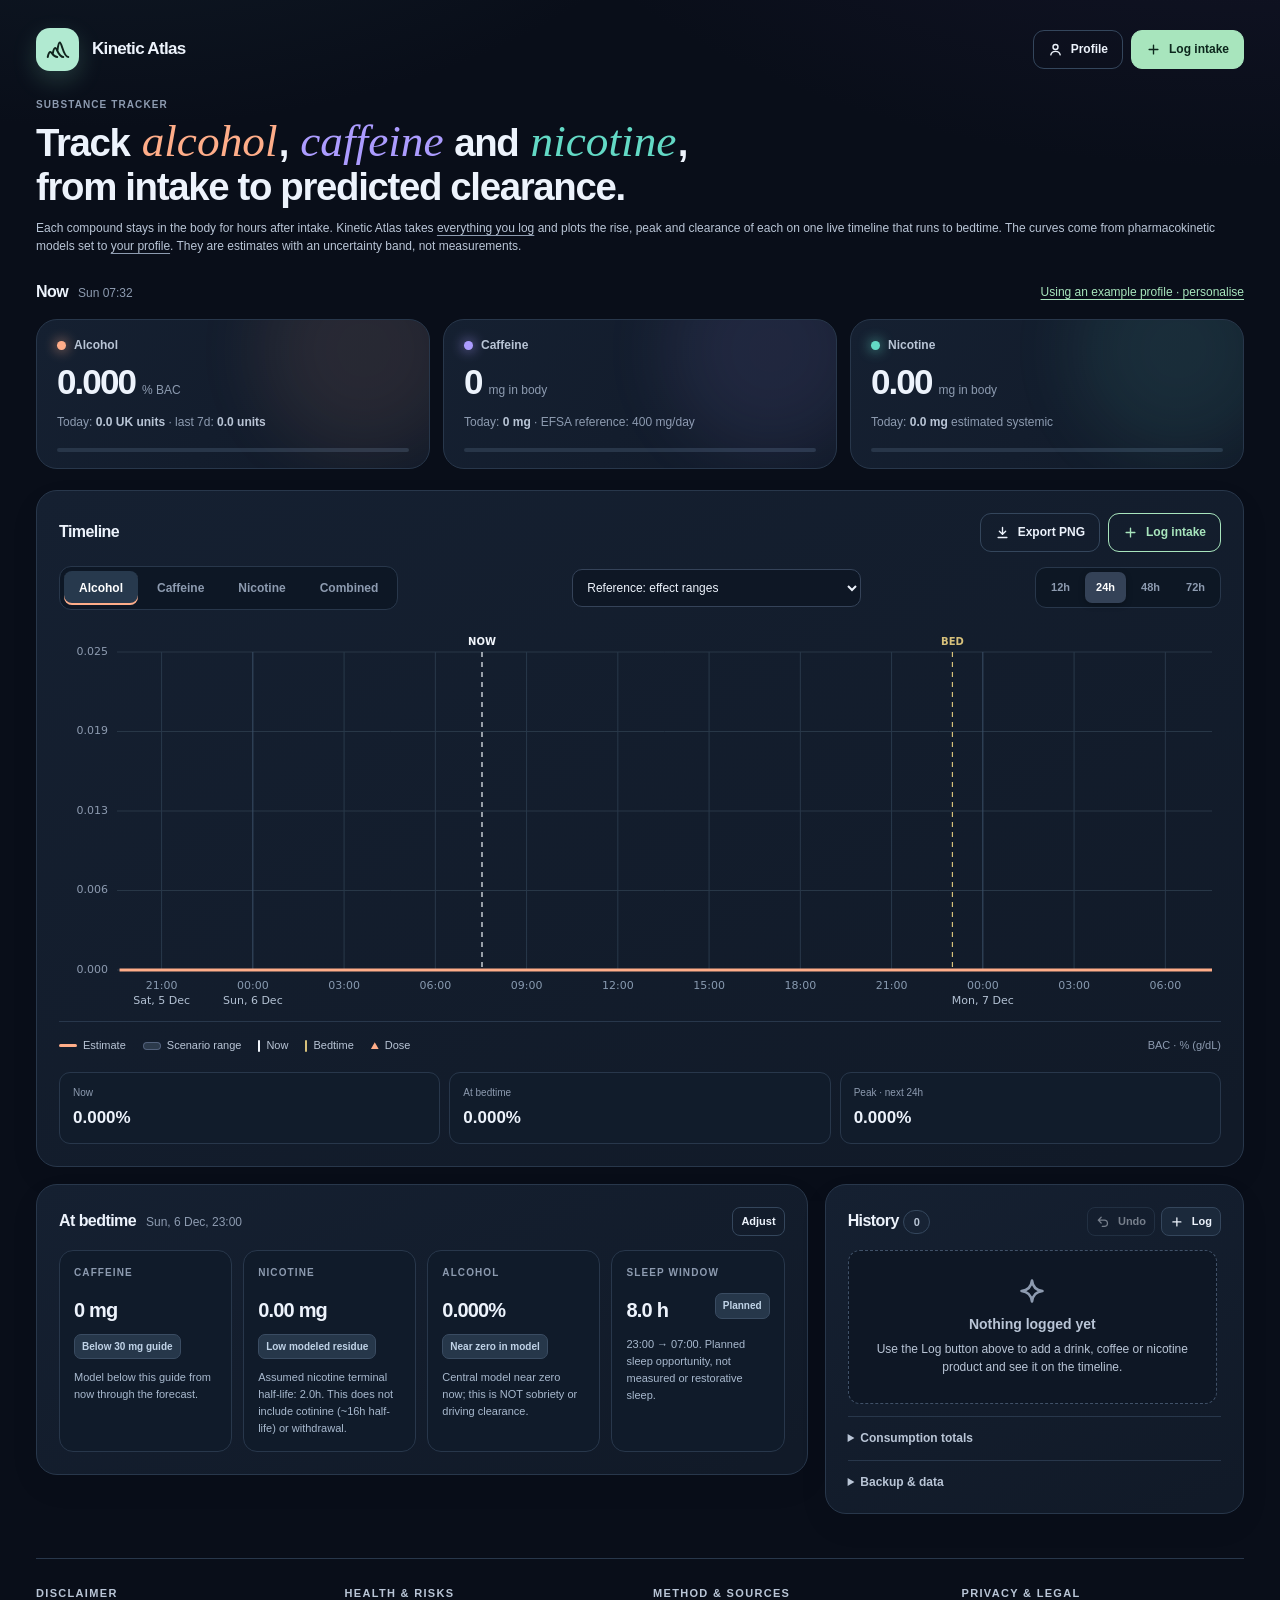
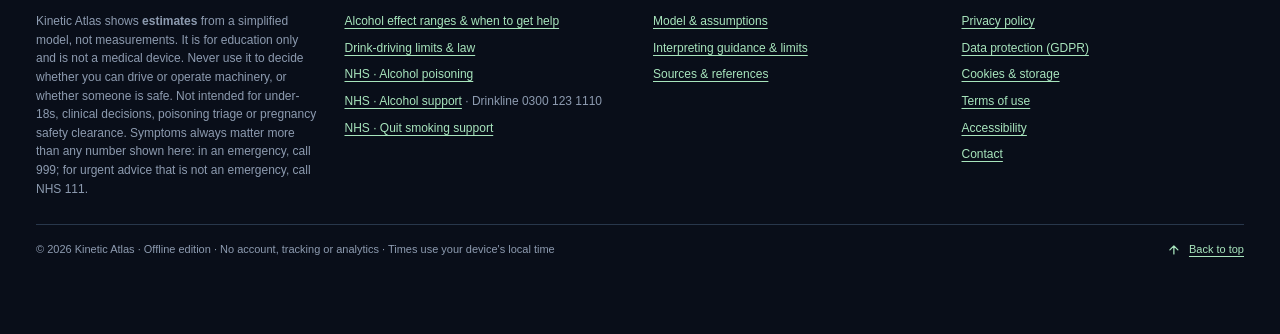
==== commit 798018eb: "feat(nicotine): add optional blood-level curve (ng/mL) on its own axis Two-compartment model derived" ====
--- a/index.html
+++ b/index.html
@@ -1,6 +1,6 @@
 <!DOCTYPE html><html lang="en"><head><meta charset="utf-8"><meta name="viewport" content="width=device-width,initial-scale=1"><meta name="theme-color" content="#0b111d"><meta name="description" content="Offline local-first alcohol caffeine nicotine pharmacokinetics explorer"><title>Kinetic Atlas · Substance tracker</title><meta property="og:type" content="website"><meta property="og:url" content="https://xproe.com/"><meta property="og:title" content="Kinetic Atlas · Substance tracker"><meta property="og:description" content="Alcohol, caffeine and nicotine, modelled on one timeline."><meta property="og:image" content="https://xproe.com/og.png"><meta property="og:image:width" content="1200"><meta property="og:image:height" content="630"><meta property="og:image:alt" content="Kinetic Atlas: alcohol, caffeine and nicotine, modelled on one timeline."><meta name="twitter:card" content="summary_large_image"><style>
 :root{color-scheme:dark;--bg:#090e19;--surface:#111a29;--border:#28374b;--border2:#34465c;--text:#edf3fc;--muted:#8d9bb0;--soft:#b9c5d6;--primary:#a8e5bd;--alc:#ffad89;--caf:#ac9cff;--nic:#63d9c5;--danger:#ff7d83;--warn:#ffd089;--shadow:0 20px 70px #0206105e;--radius:21px}*{box-sizing:border-box}[hidden]{display:none!important}html{scroll-behavior:smooth}body{margin:0;background:radial-gradient(ellipse 850px 480px at 8% -12%,#253e4d55,transparent 75%),radial-gradient(ellipse 1100px 600px at 97% -13%,#392b5b46,transparent 70%),var(--bg);font:14px/1.55 Inter,ui-sans-serif,-apple-system,BlinkMacSystemFont,"Segoe UI",sans-serif;color:var(--text);min-height:100vh}button,input,select,textarea{font:inherit}button{cursor:pointer}button:disabled{opacity:.45;cursor:not-allowed}a{color:var(--primary);text-decoration-thickness:1px;text-underline-offset:3px}a:focus-visible,button:focus-visible,input:focus-visible,select:focus-visible,textarea:focus-visible{outline:2px solid var(--primary);outline-offset:3px}h1,h2,h3,h4,p{margin:0}h1,h2,h3{letter-spacing:-.035em}p{color:var(--soft)}.shell{max-width:1510px;margin:auto;padding:28px 36px 76px}.topbar{display:flex;align-items:center;justify-content:space-between;gap:12px;margin-bottom:26px}.brand{display:flex;align-items:center;gap:13px;text-decoration:none;color:var(--text)}.brandmark{width:43px;height:43px;border-radius:14px;background:#b1ead1;color:#11241d;display:grid;place-items:center;box-shadow:0 9px 24px #92e9c630}.brandname{font-size:17px;font-weight:850;letter-spacing:-.04em}.toolbar{display:flex;align-items:center;gap:8px;flex-wrap:wrap}.btn{display:inline-flex;justify-content:center;align-items:center;gap:8px;padding:9px 14px;border:1px solid var(--border2);border-radius:11px;background:#1b293b;color:var(--text);font-weight:700;font-size:12px;transition:.15s ease;min-height:39px}.btn:hover{background:#28394c;border-color:#5d7085}.btn-primary{background:var(--primary);border-color:var(--primary);color:#0c271c}.btn-primary:hover{background:#d2f5dd;border-color:#d2f5dd}.btn-ghost{background:transparent}.btn-outline{background:transparent;border-color:var(--primary);color:var(--primary)}.btn-outline:hover{background:#a8e5bd1f;border-color:#d2f5dd;color:#d2f5dd}.btn-outline:focus-visible{outline:2px solid var(--primary);outline-offset:3px;background:#a8e5bd1f}.btn-danger{border-color:#834951;color:#ffb3bb;background:#46292f}.btn-small{padding:5px 8px;min-height:28px;font-size:11px;border-radius:8px}.tag{font-size:11px;border:1px solid var(--border2);border-radius:100px;padding:5px 10px;color:var(--soft);background:#1a293a85}.tag.green{color:#b5efcf;border-color:#3b6658;background:#213c36}.metrics{display:grid;grid-template-columns:repeat(3,minmax(0,1fr));gap:13px;margin-bottom:21px}.metric{position:relative;overflow:hidden;border:1px solid var(--border);border-radius:var(--radius);background:linear-gradient(120deg,#152031,#111a29);padding:16px 20px}.metric:before{content:"";position:absolute;inset:-75px -40px auto auto;height:210px;width:210px;border-radius:50%;opacity:.09;background:var(--tone);filter:blur(35px)}.metric.alcohol{--tone:var(--alc)}.metric.caffeine{--tone:var(--caf)}.metric.nicotine{--tone:var(--nic)}.compound{display:flex;gap:8px;align-items:center;color:var(--soft);font-size:12px;font-weight:750}.compound-dot{height:9px;width:9px;border-radius:50%;background:var(--tone);box-shadow:0 0 13px var(--tone)}.metric-value{display:flex;align-items:baseline;gap:7px;margin-top:10px}.metric-value strong{font-weight:800;font-size:35px;line-height:1;letter-spacing:-.055em;font-variant-numeric:tabular-nums}.metric-value span{font-size:12px;color:var(--muted)}.metric-foot{color:var(--muted);font-size:12px;margin-top:13px}.metric-foot b{color:var(--soft)}.meter{height:4px;border-radius:6px;background:#283649;margin-top:16px;overflow:hidden}.meter>span{height:100%;display:block;background:var(--tone);border-radius:6px;transition:width .3s}.dashboard{display:grid;grid-template-columns:minmax(0,1.84fr) minmax(350px,1fr);gap:17px;align-items:start}.panel{border:1px solid var(--border);background:linear-gradient(155deg,#152031 0%,#111a28 95%);border-radius:var(--radius);box-shadow:0 12px 32px #0000000d;min-width:0}.panel-pad{padding:22px}.wide-column,.side-column{display:grid;gap:17px;min-width:0}.dashboard{grid-template-rows:auto 1fr}.dashboard>.wide-column,.dashboard>.side-column{display:contents}#sleepSec{grid-column:1;grid-row:1}#guideSec{grid-column:1;grid-row:2}#historySec{grid-column:2;grid-row:1/span 2}.panel-title{display:flex;justify-content:space-between;align-items:start;gap:12px;margin-bottom:17px}.panel-title h2{font-size:18px;font-weight:800}.panel-title p{font-size:11px;color:var(--muted);margin-top:4px}.pill-btns{display:flex;gap:4px;padding:4px;border:1px solid var(--border);border-radius:11px;background:#0d1724}.pill-btns button{background:transparent;border:0;border-radius:7px;color:var(--muted);font-size:11px;font-weight:750;padding:7px 11px}.pill-btns button.active{background:#344257;color:white;box-shadow:0 2px 6px #0004}.plot-head{display:flex;align-items:center;justify-content:space-between;gap:14px;flex-wrap:wrap}.tabs{display:flex;gap:4px;padding:4px;background:#0d1725;border:1px solid var(--border);border-radius:12px;flex-wrap:wrap}.tabs button{border:0;background:transparent;color:var(--muted);padding:8px 15px;border-radius:8px;font-size:12px;font-weight:780}.tabs button.active{background:#27394d;color:white}.tabs .alcohol.active{box-shadow:inset 0 -2px var(--alc)}.tabs .caffeine.active{box-shadow:inset 0 -2px var(--caf)}.tabs .nicotine.active{box-shadow:inset 0 -2px var(--nic)}.tabs .all.active{position:relative;isolation:isolate;background:linear-gradient(90deg,var(--alc),var(--caf),var(--nic)) bottom/100% 8px no-repeat,#27394d}
-.tabs .all.active::after{content:'';position:absolute;z-index:-1;left:0;right:0;bottom:2px;height:8px;border-radius:0 0 8px 8px;background:#27394d}#scaleButtons:not([hidden])+#rangeButtons{margin-left:auto}@media(max-width:680px){#compoundTabs{display:grid;grid-template-columns:repeat(4,minmax(0,1fr))}#compoundTabs button{padding:8px 4px}.stats-row .statbox .cmb-val{font-size:11.5px;white-space:normal}}.chart-wrap{height:380px;position:relative;margin:22px -3px 3px;touch-action:pan-y}.chart-wrap canvas{width:100%;height:100%;display:block;cursor:crosshair}.chart-tooltip{display:none;position:absolute;z-index:4;pointer-events:none;background:#08111cee;border:1px solid #547084;border-radius:10px;padding:9px 12px;box-shadow:var(--shadow);min-width:164px;font-size:11px}.chart-tooltip strong{display:block;color:white;margin-bottom:4px}.chart-tooltip span{display:block;color:var(--soft)}.legend{display:flex;flex-wrap:wrap;gap:8px 17px;align-items:center;border-top:1px solid var(--border);padding-top:15px;margin-top:9px}.legend span{display:inline-flex;align-items:center;font-size:11px;color:var(--soft)}.legend i{display:inline-block;width:18px;height:3px;vertical-align:3px;margin-right:6px;background:#b2ddf0;border-radius:10px}.legend i.band{height:8px;background:#7e9ab13c;border:1px solid #7888ab80}.legend i.now{height:12px;width:2px;background:#f1f5fb}.legend i.bed{height:12px;width:2px;background:#d6c07b}.stats-row{display:grid;grid-template-columns:repeat(3,1fr);gap:9px;margin-top:18px}.statbox{border:1px solid var(--border);padding:12px 13px;background:#111c2b;border-radius:11px}.statbox span{display:block;font-size:10px;color:var(--muted);margin-bottom:4px}.statbox strong{font-size:17px;font-variant-numeric:tabular-nums}.statbox small{font-size:10px;color:var(--muted);font-weight:500}.statbox .cmb-val{display:block;font-size:13px;color:var(--soft);margin:0;line-height:1.55;white-space:nowrap;font-weight:600}.cmb-val b{color:white;font-weight:760;white-space:nowrap}.cmb-val abbr{text-decoration:none}.cmb-val i,.chart-tooltip i{display:inline-block;width:7px;height:7px;border-radius:50%;margin-right:5px;vertical-align:1px}.sleep-grid{display:grid;grid-template-columns:repeat(4,minmax(0,1fr));gap:11px}.insight{border:1px solid var(--border);border-radius:14px;background:#101b2a;padding:14px}.insight .micro{color:var(--muted);text-transform:uppercase;letter-spacing:.11em;font-size:10px;font-weight:800}.insight .big{font-size:20px;font-weight:800;letter-spacing:-.04em;margin-top:8px;font-variant-numeric:tabular-nums}.insight p{font-size:12px;margin-top:6px}.insight .detail{color:#a8b9ce;font-size:11px;margin-top:10px}.kpi-mini{display:flex;align-items:center;justify-content:space-between;margin-top:6px;gap:8px;flex-wrap:wrap}.badge-status{font-size:10px;border-radius:7px;background:#26374a;color:#c0d3e7;padding:4px 7px;border:1px solid #3a4c62;font-weight:700}.badge-status.warn{background:#453629;color:#ffddb1;border-color:#82614a}.badge-status.urgent{background:#4c2a32;color:#ffc1be;border-color:#875561}
+.tabs .all.active::after{content:'';position:absolute;z-index:-1;left:0;right:0;bottom:2px;height:8px;border-radius:0 0 8px 8px;background:#27394d}#scaleButtons:not([hidden])+#rangeButtons{margin-left:auto}@media(max-width:680px){#compoundTabs{display:grid;grid-template-columns:repeat(4,minmax(0,1fr))}#compoundTabs button{padding:8px 4px}.stats-row .statbox .cmb-val{font-size:11.5px;white-space:normal}}.chart-wrap{height:380px;position:relative;margin:22px -3px 3px;touch-action:pan-y}.chart-wrap canvas{width:100%;height:100%;display:block;cursor:crosshair}.chart-tooltip{display:none;position:absolute;z-index:4;pointer-events:none;background:#08111cee;border:1px solid #547084;border-radius:10px;padding:9px 12px;box-shadow:var(--shadow);min-width:164px;font-size:11px}.chart-tooltip strong{display:block;color:white;margin-bottom:4px}.chart-tooltip span{display:block;color:var(--soft)}.legend{display:flex;flex-wrap:wrap;gap:8px 17px;align-items:center;border-top:1px solid var(--border);padding-top:15px;margin-top:9px}.legend span{display:inline-flex;align-items:center;font-size:11px;color:var(--soft)}.legend i{display:inline-block;width:18px;height:3px;vertical-align:3px;margin-right:6px;background:#b2ddf0;border-radius:10px}.legend i.band{height:8px;background:#7e9ab13c;border:1px solid #7888ab80}.legend i.now{height:12px;width:2px;background:#f1f5fb}.legend i.bed{height:12px;width:2px;background:#d6c07b}.legend i.dotted{height:2px;border-radius:0;background:repeating-linear-gradient(90deg,var(--nic) 0 2px,transparent 2px 6px)}.stats-row{display:grid;grid-template-columns:repeat(3,1fr);gap:9px;margin-top:18px}.statbox{border:1px solid var(--border);padding:12px 13px;background:#111c2b;border-radius:11px}.statbox span{display:block;font-size:10px;color:var(--muted);margin-bottom:4px}.statbox strong{font-size:17px;font-variant-numeric:tabular-nums}.statbox small{font-size:10px;color:var(--muted);font-weight:500}.statbox .cmb-val{display:block;font-size:13px;color:var(--soft);margin:0;line-height:1.55;white-space:nowrap;font-weight:600}.cmb-val b{color:white;font-weight:760;white-space:nowrap}.cmb-val abbr{text-decoration:none}.cmb-val i,.chart-tooltip i{display:inline-block;width:7px;height:7px;border-radius:50%;margin-right:5px;vertical-align:1px}.sleep-grid{display:grid;grid-template-columns:repeat(4,minmax(0,1fr));gap:11px}.insight{border:1px solid var(--border);border-radius:14px;background:#101b2a;padding:14px}.insight .micro{color:var(--muted);text-transform:uppercase;letter-spacing:.11em;font-size:10px;font-weight:800}.insight .big{font-size:20px;font-weight:800;letter-spacing:-.04em;margin-top:8px;font-variant-numeric:tabular-nums}.insight p{font-size:12px;margin-top:6px}.insight .detail{color:#a8b9ce;font-size:11px;margin-top:10px}.kpi-mini{display:flex;align-items:center;justify-content:space-between;margin-top:6px;gap:8px;flex-wrap:wrap}.badge-status{font-size:10px;border-radius:7px;background:#26374a;color:#c0d3e7;padding:4px 7px;border:1px solid #3a4c62;font-weight:700}.badge-status.warn{background:#453629;color:#ffddb1;border-color:#82614a}.badge-status.urgent{background:#4c2a32;color:#ffc1be;border-color:#875561}
 .field label,.form-label{display:block;font-size:11px;color:var(--soft);font-weight:760;margin-bottom:6px}.input,select,textarea{width:100%;background:#0e1725;border:1px solid #354359;border-radius:10px;color:var(--text);padding:10px 12px;min-height:44px;outline:none;transition:border-color .15s}select{padding-right:24px}select option,select optgroup{background:#162234;color:white}.input:focus,select:focus,textarea:focus{border-color:#96d0b4;box-shadow:0 0 0 3px #8bd1ac19}.input::placeholder,textarea::placeholder{color:#72839b}.input[type="number"]{font-variant-numeric:tabular-nums}.formgrid{display:grid;grid-template-columns:repeat(2,minmax(0,1fr));gap:11px;align-items:end}.formgrid .full{grid-column:1/-1}.formhint{font-size:10px;color:var(--muted);margin-top:5px}.live-preview{display:flex;justify-content:space-between;gap:12px;border:1px solid #3a564e;background:#1a342d70;border-radius:11px;padding:11px 13px;margin:15px 0;align-items:center}.live-preview div{min-width:0}.live-preview small{display:block;font-size:10px;color:var(--muted)}.live-preview b{display:block;color:#d9f7e9;font-size:17px;letter-spacing:-.025em}.live-preview>span{font-size:11px;color:#bcdccf;text-align:right;max-width:190px}.entry-buttons{display:flex;gap:8px}.entry-buttons .btn-primary{flex:1}.feedback{min-height:18px;margin-top:8px;font-size:11px;color:#b0eac9}.history-tools{display:flex;gap:6px;align-items:center}.history-list{max-height:405px;overflow:auto;padding-right:4px;scrollbar-width:thin}.log-item{display:flex;align-items:center;gap:11px;padding:12px 2px;border-top:1px solid #29384a}.log-symbol{width:35px;height:35px;border-radius:11px;flex-shrink:0;background:#ffffff0a;display:grid;place-items:center;font-size:16px}.log-symbol.alcohol{color:var(--alc);background:#ffad8918}.log-symbol.caffeine{color:var(--caf);background:#ac9cff18}.log-symbol.nicotine{color:var(--nic);background:#63d9c518}.log-main{flex:1;min-width:0}.log-main b{font-size:12px;display:block;overflow:hidden;text-overflow:ellipsis;white-space:nowrap}.log-main small{font-size:10px;color:var(--muted);display:block}.log-dose{text-align:right;white-space:nowrap}.log-dose b{font-size:12px}.log-dose small{font-size:10px;color:var(--muted);display:block}.log-actions{display:flex;gap:2px}.log-actions button{color:var(--muted);background:transparent;border:0;font-size:13px;padding:4px;border-radius:5px}.log-actions button:hover{background:#ffffff16;color:var(--text)}.empty-state{padding:26px;text-align:center;background:#0e1725;border:1px dashed #405168;border-radius:12px;color:var(--muted)}.empty-state b{display:block;color:var(--soft);margin:9px 0 4px}.empty-state p{font-size:12px}.interpretation{display:grid;gap:11px}.info-card{border:1px solid var(--border);border-left:3px solid var(--border2);border-radius:12px;padding:13px 14px;background:#101a29}.info-card.caution{border-left-color:var(--warn)}.info-card.urgent{border-left-color:var(--danger);background:#2a1a22}.info-sev{display:block;color:var(--muted);text-transform:uppercase;letter-spacing:.11em;font-size:10px;font-weight:800;margin-bottom:2px}.caution .info-sev{color:var(--warn)}.urgent .info-sev{color:var(--danger)}#guideSec{animation:guideIn .32s ease-out}@keyframes guideIn{from{opacity:0;transform:translateY(8px)}}.info-card b{display:block;font-size:12px}.info-card p{font-size:11px;margin-top:4px}.small-print{font-size:11px;color:var(--muted)}.fineprint{background:#0e1725;border:1px solid var(--border);border-radius:12px;padding:14px 16px;margin-top:12px}.fineprint h4{font-size:11px;margin-bottom:5px}.fineprint p{font-size:11px}.summary-table{width:100%;border-collapse:collapse;font-size:12px}.summary-table tr:not(:last-child) td{border-bottom:1px solid var(--border)}.summary-table td{padding:11px 0;color:var(--soft)}.summary-table td:last-child{text-align:right;color:var(--text);font-weight:750}dialog{border:1px solid #42556d;border-radius:21px;background:#111c2b;color:var(--text);padding:0;width:min(760px,calc(100% - 22px));max-height:min(90vh,910px);max-height:min(90dvh,910px);box-shadow:0 30px 100px #000b}dialog[open]{display:flex;flex-direction:column;overflow:hidden}dialog>form{display:flex;flex-direction:column;flex:1 1 auto;min-height:0}dialog::backdrop{background:#010710cc;backdrop-filter:blur(7px)}.dialog-body{padding:24px;overflow:auto;flex:1 1 auto;min-height:0;overscroll-behavior:contain}.dialog-head{display:flex;align-items:start;justify-content:space-between;gap:15px;padding:24px 24px 18px;border-bottom:1px solid var(--border)}.dialog-head h2{font-size:23px}.dialog-head p{font-size:12px;margin-top:5px}.dialog-footer{padding:15px 24px;border-top:1px solid var(--border);display:flex;gap:8px;justify-content:space-between;align-items:center;flex-wrap:wrap;background:#121e2d}.settings-block{border-top:1px solid var(--border);padding-top:18px;margin-top:18px}.settings-block:first-child{border-top:0;margin-top:0;padding-top:0}.settings-block h3{font-size:14px;margin-bottom:13px}.settings-grid{display:grid;grid-template-columns:repeat(3,1fr);gap:13px}.settings-note{font-size:11px;color:var(--muted);margin-top:12px}.sources-list{display:grid;gap:11px}.sources-list article{border:1px solid var(--border);border-radius:12px;padding:12px 15px;background:#0d1725}.sources-list article h4{font-size:12px;margin-bottom:5px}.sources-list article p{font-size:11px}.sources-list article a{font-size:11px;overflow-wrap:anywhere}.method-code{font-family:ui-monospace,SFMono-Regular,Consolas,monospace;color:#c5e7d8;background:#0d1725;border:1px solid var(--border);border-radius:10px;padding:13px;white-space:pre-wrap;font-size:11px}.notice{border:1px solid #6e5b49;background:#392d24;padding:10px 13px;border-radius:10px;font-size:11px;color:#ffdbad;margin-top:12px}.divider{height:1px;background:var(--border);margin:17px 0}.sr-only{position:absolute!important;width:1px;height:1px;padding:0;margin:-1px;overflow:hidden;clip:rect(0,0,0,0);white-space:nowrap;border:0}
 .log-dose{max-width:96px;white-space:normal;line-height:1.3}
 .monitor{margin-bottom:18px}
@@ -15,7 +15,7 @@
 <main id="top">
 <section class="intro" aria-labelledby="introTitle"><div><p class="micro">Substance tracker</p><h1 id="introTitle">Track <span class="c-alc">alcohol</span>, <span class="c-caf">caffeine</span> and <span class="c-nic">nicotine</span>, from intake to predicted clearance.</h1></div><p>Each compound stays in the body for hours after intake. Kinetic Atlas takes <button type="button" class="linkbtn" data-open="entryDialog">everything you log</button> and plots the rise, peak and clearance of each on one live timeline that runs to bedtime. The curves come from pharmacokinetic models set to <button type="button" class="linkbtn" data-open="profileDialog">your profile</button>. They are estimates with an uncertainty band, not measurements.</p></section><p class="notice" id="storageWarn" role="alert" hidden>Browser storage is unavailable. Export your data before closing this page.</p>
 <section class="monitor" aria-labelledby="nowTitle"><div class="sec-head"><h2 id="nowTitle">Now <span class="muted" id="liveClock"></span></h2><button type="button" class="linkbtn" id="profileHint" data-open="profileDialog" hidden>Using an example profile · personalise</button></div><div class="metrics"><article class="metric alcohol"><span class="compound"><i class="compound-dot"></i>Alcohol</span><div class="metric-value"><strong id="metricAlc">0.000</strong><span>% BAC</span></div><div class="metric-foot" id="metricAlcSub"></div><div class="meter"><span id="meterAlc" style="width:0%"></span></div></article><article class="metric caffeine"><span class="compound"><i class="compound-dot"></i>Caffeine</span><div class="metric-value"><strong id="metricCaf">0</strong><span>mg in body</span></div><div class="metric-foot" id="metricCafSub"></div><div class="meter"><span id="meterCaf" style="width:0%"></span></div></article><article class="metric nicotine"><span class="compound"><i class="compound-dot"></i>Nicotine</span><div class="metric-value"><strong id="metricNic">0.0</strong><span>mg in body</span></div><div class="metric-foot" id="metricNicSub"></div><div class="meter"><span id="meterNic" style="width:0%"></span></div></article></div></section>
-<section class="panel panel-pad" id="timelineSec" aria-labelledby="curveTitle"><div class="sec-head"><h2 id="curveTitle">Timeline</h2><div class="sec-actions"><button type="button" class="btn btn-ghost" id="exportPngBtn" title="Download the plot shown as a PNG image"><svg class="ic" aria-hidden="true"><use href="#i-download"/></svg>Export PNG</button><button type="button" class="btn btn-outline" id="timelineLogBtn" data-open="entryDialog"><svg class="ic" aria-hidden="true"><use href="#i-plus"/></svg>Log intake</button></div></div><div class="plot-head"><div class="tabs" id="compoundTabs" role="tablist" aria-label="Chart substance"><button data-type="alcohol" class="alcohol active" role="tab" aria-selected="true">Alcohol</button><button data-type="caffeine" class="caffeine" role="tab" aria-selected="false">Caffeine</button><button data-type="nicotine" class="nicotine" role="tab" aria-selected="false">Nicotine</button><button data-type="all" class="all" role="tab" aria-selected="false">Combined</button></div><div class="pill-btns" id="scaleButtons" role="group" aria-label="Combined chart scale" hidden><button class="active" data-scale="rel" aria-pressed="true" title="Each curve scaled to its own peak (0–1)">Relative</button><button data-scale="mg" aria-pressed="false" title="Amount in body, mg, log scale">mg</button></div><div class="law-ref" id="lawRefWrap"><label for="lawRef" class="sr-only">Alcohol reference lines</label><select id="lawRef"><option value="">Reference: effect ranges</option></select></div><div class="pill-btns" id="rangeButtons"><button data-range="12">12h</button><button class="active" data-range="24">24h</button><button data-range="48">48h</button><button data-range="72">72h</button></div></div><div class="chart-wrap" id="chartWrap"><canvas id="trajectory" role="img" aria-label="Estimated exposure over time">Canvas unsupported. Summary values are available below.</canvas><div class="chart-tooltip" id="chartTooltip"></div></div><div class="legend"><span><i id="legendLine"></i>Estimate</span><span><i class="band"></i>Scenario range</span><span data-cmb hidden><i style="background:#ffad89"></i>Alcohol</span><span data-cmb hidden><i style="background:#ac9cff"></i>Caffeine</span><span data-cmb hidden><i style="background:#63d9c5"></i>Nicotine</span><span><i class="now"></i>Now</span><span><i class="bed"></i>Bedtime</span><span><i class="dose" id="legendDose"></i>Dose</span><span class="legend-unit" id="plotUnit"></span></div><p class="plot-note" id="plotNote" hidden></p><div class="plot-note law-key" id="lawKey" hidden></div><div class="stats-row"><div class="statbox"><span>Now</span><strong id="chartNow">—</strong></div><div class="statbox"><span>At bedtime</span><strong id="chartBed">—</strong></div><div class="statbox"><span>Peak · next 24h</span><strong id="chartPeak">—</strong></div></div></section><div class="dashboard"><div class="wide-column">
+<section class="panel panel-pad" id="timelineSec" aria-labelledby="curveTitle"><div class="sec-head"><h2 id="curveTitle">Timeline</h2><div class="sec-actions"><button type="button" class="btn btn-ghost" id="exportPngBtn" title="Download the plot shown as a PNG image"><svg class="ic" aria-hidden="true"><use href="#i-download"/></svg>Export PNG</button><button type="button" class="btn btn-outline" id="timelineLogBtn" data-open="entryDialog"><svg class="ic" aria-hidden="true"><use href="#i-plus"/></svg>Log intake</button></div></div><div class="plot-head"><div class="tabs" id="compoundTabs" role="tablist" aria-label="Chart substance"><button data-type="alcohol" class="alcohol active" role="tab" aria-selected="true">Alcohol</button><button data-type="caffeine" class="caffeine" role="tab" aria-selected="false">Caffeine</button><button data-type="nicotine" class="nicotine" role="tab" aria-selected="false">Nicotine</button><button data-type="all" class="all" role="tab" aria-selected="false">Combined</button></div><div class="pill-btns" id="scaleButtons" role="group" aria-label="Combined chart scale" hidden><button class="active" data-scale="rel" aria-pressed="true" title="Each curve scaled to its own peak (0–1)">Relative</button><button data-scale="mg" aria-pressed="false" title="Amount in body, mg, log scale">mg</button></div><div class="pill-btns" id="bloodWrap" hidden><button type="button" id="bloodBtn" aria-pressed="false" title="Add estimated blood nicotine (ng/mL) as a dotted curve with its own axis">Blood level</button></div><div class="law-ref" id="lawRefWrap"><label for="lawRef" class="sr-only">Alcohol reference lines</label><select id="lawRef"><option value="">Reference: effect ranges</option></select></div><div class="pill-btns" id="rangeButtons"><button data-range="12">12h</button><button class="active" data-range="24">24h</button><button data-range="48">48h</button><button data-range="72">72h</button></div></div><div class="chart-wrap" id="chartWrap"><canvas id="trajectory" role="img" aria-label="Estimated exposure over time">Canvas unsupported. Summary values are available below.</canvas><div class="chart-tooltip" id="chartTooltip"></div></div><div class="legend"><span><i id="legendLine"></i>Estimate</span><span><i class="band"></i>Scenario range</span><span id="legendBlood" hidden><i class="dotted"></i>Blood (ng/mL)</span><span data-cmb hidden><i style="background:#ffad89"></i>Alcohol</span><span data-cmb hidden><i style="background:#ac9cff"></i>Caffeine</span><span data-cmb hidden><i style="background:#63d9c5"></i>Nicotine</span><span><i class="now"></i>Now</span><span><i class="bed"></i>Bedtime</span><span><i class="dose" id="legendDose"></i>Dose</span><span class="legend-unit" id="plotUnit"></span></div><p class="plot-note" id="plotNote" hidden></p><div class="plot-note law-key" id="lawKey" hidden></div><div class="stats-row"><div class="statbox"><span>Now</span><strong id="chartNow">—</strong></div><div class="statbox"><span>At bedtime</span><strong id="chartBed">—</strong></div><div class="statbox"><span>Peak · next 24h</span><strong id="chartPeak">—</strong></div></div></section><div class="dashboard"><div class="wide-column">
 <section class="panel panel-pad" id="sleepSec" aria-labelledby="sleepTitle"><div class="sec-head"><h2 id="sleepTitle">At bedtime <span class="muted" id="bedtimeText">—</span></h2><button type="button" class="btn btn-small btn-ghost" data-open="profileDialog">Adjust</button></div><div class="sleep-grid"><div class="insight"><div class="micro">Caffeine</div><div class="kpi-mini"><div class="big" id="bedCaf">—</div><span class="badge-status" id="cafSleepBadge"></span></div><div class="detail" id="cafCross"></div></div><div class="insight"><div class="micro">Nicotine</div><div class="kpi-mini"><div class="big" id="bedNic">—</div><span class="badge-status" id="nicSleepBadge"></span></div><div class="detail" id="nicCross"></div></div><div class="insight"><div class="micro">Alcohol</div><div class="kpi-mini"><div class="big" id="bedAlc">—</div><span class="badge-status" id="alcSleepBadge"></span></div><div class="detail" id="alcCross"></div></div><div class="insight"><div class="micro">Sleep window</div><div class="kpi-mini"><div class="big" id="sleepDuration">—</div><span class="badge-status">Planned</span></div><div class="detail" id="sleepContext"></div></div></div></section></div>
 <div class="side-column"><section class="panel panel-pad" id="historySec" aria-labelledby="historyTitle"><div class="sec-head"><h2 id="historyTitle">History <span id="historyCount" class="tag">0</span></h2><div class="history-tools"><button type="button" class="btn btn-small btn-ghost" id="undoBtn" title="Undo last change"><svg class="ic" aria-hidden="true"><use href="#i-undo"/></svg>Undo</button><button type="button" class="btn btn-small" data-open="entryDialog"><svg class="ic" aria-hidden="true"><use href="#i-plus"/></svg>Log</button></div></div><div class="history-list" id="historyList"></div><details class="drawer"><summary>Consumption totals</summary><table class="summary-table"><tbody id="summaryRows"></tbody></table><p class="small-print" style="margin-top:8px">UK guidance is <b>14 units a week</b> for regular drinking: a low-risk guideline, not a quota or a guarantee of safety.</p></details><details class="drawer"><summary>Backup &amp; data</summary><p class="small-print">Your profile and history are stored in this browser only. Export regularly to keep a copy.</p><div class="data-tools"><button type="button" class="btn btn-small" id="exportBtn"><svg class="ic" aria-hidden="true"><use href="#i-download"/></svg>Export JSON</button><button type="button" class="btn btn-small" id="downloadCsvBtn"><svg class="ic" aria-hidden="true"><use href="#i-download"/></svg>Export CSV</button><button type="button" class="btn btn-small" id="importBtn"><svg class="ic" aria-hidden="true"><use href="#i-upload"/></svg>Import</button><button type="button" class="btn btn-small btn-danger" id="clearBtn">Clear all</button></div></details></section>
 <section class="panel panel-pad" id="guideSec" aria-labelledby="interpretTitle" hidden><div class="sec-head"><h2 id="interpretTitle">Guidance</h2><button type="button" class="linkbtn" data-open="scienceDialog">How it's calculated</button></div><div class="interpretation" id="interpretation"></div></section></div></div>
@@ -35,7 +35,7 @@
 <dialog id="legalDialog" aria-labelledby="legalDialogTitle"><div class="dialog-head"><h2 id="legalDialogTitle">Privacy &amp; legal</h2><button type="button" class="btn btn-small" data-close="legalDialog" aria-label="Close"><svg class="ic" aria-hidden="true"><use href="#i-close"/></svg></button></div><div class="dialog-body legal">
 <div class="settings-block" id="legalPrivacy"><h3>Privacy policy</h3><p>Kinetic Atlas does not collect, receive or share any information about you. There is no account, no server-side database, no analytics, no advertising and no tracking.</p><p><b>What you enter.</b> Your profile (age, weight, height, and context such as pregnancy, medication, liver condition and nicotine use) and your intake history are saved only in this browser's local storage, on this device. Nothing you enter is sent anywhere, and once the page has loaded it makes no network requests. Anyone who can use this browser profile can see what is stored in it.</p><p><b>What the publisher can see.</b> Nothing. Nobody behind Kinetic Atlas can read, recover or delete what is in your browser, or tell who you are.</p><p><b>Hosting.</b> If you opened this page from a website, the web host that delivered it handled your IP address and browser details in order to send you the page, as every website's host does, and may keep them for a short time in security logs. Kinetic Atlas adds no logging, analytics or tracking of its own. If you open the file straight from your own device, no request is made at all.</p><p><b>Exports.</b> JSON, CSV and PNG exports are files created on your device. They hold health-related information, so keep them private. Where they go next is up to you.</p><p><b>Links.</b> Links to the NHS, GOV.UK, research papers and product pages open other websites, which have their own privacy policies. The links are set so the other site is not told which page you came from.</p><p><b>Changes.</b> If a later version adds accounts or syncing, this policy will be rewritten first, and that version will ask for your explicit consent before any data leaves your device.</p></div>
 <div class="settings-block" id="legalGdpr"><h3>Data protection (UK GDPR and EU GDPR)</h3><p>What you log here is information about your health, which the UK GDPR and the EU GDPR treat as special-category personal data. It stays in your browser and never reaches the publisher of Kinetic Atlas, who therefore does not process it and does not act as a controller or processor for it. That is why this page names no lawful basis, retention period, recipient or international transfer, and asks for no consent: there is no processing to cover. Nothing here profiles you or makes decisions about you, and the estimates are calculated on your device. The only personal data handled anywhere is the delivery data described under "Hosting" above.</p><p><b>Your rights in practice.</b> You hold the only copy, so you can use every right yourself, straight away, without asking anyone.</p><p><b>Access and portability:</b> "Backup &amp; data" in History, then Export JSON or Export CSV.<br><b>Correction:</b> edit any entry, or change your profile.<br><b>Erasure:</b> "Clear all" deletes your history. Clearing this site's data in your browser settings deletes everything, profile included.<br><b>Restriction and objection:</b> stop using the page. Nothing carries on in the background.</p><p>A request to the publisher for a copy or deletion of your data cannot be met, because nothing is held to copy or delete.</p><p><b>Complaints.</b> If you think your data has been mishandled, you can complain to the <a href="https://ico.org.uk/make-a-complaint/" target="_blank" rel="noopener noreferrer">Information Commissioner's Office</a> in the UK, or to your <a href="https://www.edpb.europa.eu/about-edpb/about-edpb/members_en" target="_blank" rel="noopener noreferrer">national data protection authority</a> in the EU or EEA.</p></div>
-<div class="settings-block" id="legalCookies"><h3>Cookies &amp; storage</h3><p>Kinetic Atlas sets no cookies: none of its own, none from third parties, and no advertising or analytics cookies, pixels or fingerprinting. That is why there is no cookie banner. There is nothing to accept or decline.</p><p>It keeps one entry in this browser's local storage, <code>kinetic-atlas-offline-v2</code>, holding your profile and history so they are still here when you come back. It is strictly necessary for the saving you asked for, so it needs no consent under the UK's PECR or the EU ePrivacy rules. It is never sent anywhere, and no other website can read it.</p><p>To remove it, clear this site's data in your browser settings. A private or incognito window may not keep it at all. Use "Backup &amp; data" in History to export a copy first.</p></div>
+<div class="settings-block" id="legalCookies"><h3>Cookies &amp; storage</h3><p>Kinetic Atlas sets no cookies: none of its own, none from third parties, and no advertising or analytics cookies, pixels or fingerprinting. That is why there is no cookie banner. There is nothing to accept or decline.</p><p>It keeps two entries in this browser's local storage. <code>kinetic-atlas-offline-v2</code> holds your profile and history so they are still here when you come back. <code>kinetic-atlas-blood-curve</code> holds only whether the Nicotine chart's Blood level curve is switched on, and is written only when you press that button. Both are strictly necessary for something you asked for (saving your data, keeping that display choice), so they need no consent under the UK's PECR or the EU ePrivacy rules. They are never sent anywhere, and no other website can read them.</p><p>To remove them, clear this site's data in your browser settings. A private or incognito window may not keep them at all. Use "Backup &amp; data" in History to export a copy first.</p></div>
 <div class="settings-block" id="legalTerms"><h3>Terms of use</h3><p>Kinetic Atlas is provided for education, "as is", without warranty. It is not a medical device and does not give medical advice. You must be 18 or over. You remain responsible for any decision you make; never use it to judge fitness to drive or someone's safety.</p></div>
 <div class="settings-block" id="legalA11y"><h3>Accessibility</h3><p>We aim to meet WCAG 2.2 AA. The chart is keyboard-navigable (focus it, then use the arrow keys) and every value shown on it is also available as text.</p></div>
 <div class="settings-block" id="legalContact"><h3>Contact</h3><p>Questions about privacy, accessibility or anything on this page: <a href="https://github.com/andreagaleazzi/kinetic-atlas/issues" target="_blank" rel="noopener noreferrer">open an issue on GitHub</a>. Issues are public, so leave out anything personal or health-related. For medical concerns, contact NHS 111 or your GP; in an emergency, call 999.</p></div></div><div class="dialog-footer"><span class="small-print">Last updated: 24 November 2026</span><button type="button" class="btn btn-primary" data-close="legalDialog">Close</button></div></dialog>
@@ -51,6 +51,7 @@
 Product administration is uniform over entered intake duration.</div><p class="settings-note">Absorption is approximate: stomach contents, drink strength, formulation, gastric emptying, time of last dose and individual physiology matter. Alcohol clearance is modeled at a constant BAC rate; caffeine and nicotine follow exponential elimination. No attempt is made to model cotinine, acetaldehyde, active caffeine metabolites, genetic variants, withdrawal, tolerance or combined-drug interactions. For acute and chronic illness, these simplifications may be wrong.</p></div>
 <div class="settings-block"><h3>Parameter assumptions and boundaries</h3><p style="font-size:12px">Alcohol uses r = 0.68 or 0.55 (editable), clearance default 0.015 %/h, and absorption delay depending on food. Illustrative alcohol bands change r by ±0.06 and clearance roughly between 0.010 and 0.022 %/h. Caffeine typical adult terminal half-life ~5h (range often 3–7h, sometimes much longer in pregnancy/interactions), with fast oral absorption. Nicotine average terminal half-life ~2h (often 1–4h), product-dependent uptake. Bands vary half-life (0.7× to 1.5×). A cigarette typically delivers ~1–2mg systemic nicotine; pouches and vapes vary widely. Pouch absorbed % is <b>an editable approximation</b> and is not a validated universal fraction. Patch presets represent release of stated systemic mg over 16–24h. Coffee concentrations vary with beans, recipes, yields and brew ratios; always correct estimates against labels when possible.</p></div>
 <div class="settings-block" id="sciPouch"><h3>Nicotine pouches: brand, strength &amp; time in mouth</h3><p style="font-size:12px">Brand and strength only set the <b>label nicotine per pouch</b>; every pouch uses the same model. Label mg is <b>not</b> absorbed mg: measured pouches hold roughly 80–110% of the label, and only part of it leaves the pouch. The absorbed % follows time in mouth in two phases: absorbed_% ≈ 14 × (1 − e^(−minutes ÷ 1.5)) + 76 × (1 − e^(−minutes ÷ 68)). The fast phase is nicotine already dissolved in the pouch's moisture, which saliva washes out in the first few minutes; the slow phase is nicotine diffusing out of the filler. That gives about 8% after 1 min, 19% at 5, 24% at 10, 33% at 20, 41% at 30 and 59% at 60. The parameters are a least-squares fit (typical error 3 percentage points) to used-pouch extraction from moist pouches: Azzopardi et al. 2026 (VELO 11 mg: 28, 36, 44% after 10, 20, 30 min; 20 mg: 22, 30, 37%), Lunell et al. 2020 (ZYN 3 and 6 mg: 56 and 59% after 60 min) and McEwan et al. 2022 (VELO 4 mg: 62% after 60 min). No study measured past 60 min, so the 90% ceiling comes from laboratory dissolution tests, where most brands released 88–98% of their nicotine (Scientific Reports 2025, seven brands). <b>Timing:</b> nicotine reaches the blood almost as soon as it leaves the pouch. The model passes it through the mouth lining at 30 per hour (half-time about 1.4 min), so almost half of a 30-minute pouch's dose arrives in the first 5 minutes, and the amount in the body peaks about 14, 23 and 32 min after starting a 10, 20 or 30 min pouch, close to the measured median peaks of 10–15, 20 and 30–35 min (Azzopardi 2026). Uptake stops soon after the pouch comes out. The chart shows mg in the body: blood levels peak higher and fall faster after short use, because nicotine reaches the blood before it spreads into tissue, which this one-compartment model leaves out. Extracted nicotine is treated as absorbed because under 5% of it was swallowed and spitting out all saliva did not change blood levels (Azzopardi 2026). That held for regular pouch users; in smokers new to pouches, blood nicotine per extracted mg was about a third as high (Mallock-Ohnesorg et al. 2024, 24–52% extracted after 20 min), so absorbed mg may be lower. Individuals range from about 10% to 67% extracted, stronger pouches release a smaller share, dry pouches start slower (Knopp et al. 2022: dry ZYN 17% at 15 min, 56% at 60), and most of these studies were industry-funded, so treat the curve as <b>an editable starting point</b>. It applies to pouches only, not gum, lozenges, patches, cigarettes or vapes. Changing duration recalculates absorbed %, which stays editable; saved entries keep their own % and use the timing above.</p><p style="font-size:12px;margin-top:8px">Brand strengths (UK, checked November 2026) come from the manufacturers' UK pages for VELO, Nordic Spirit, ZYN and XQS, and from at least two UK retailers stating mg per pouch for on!, Killa and Pablo. LOOP, and strengths quoted only in mg/g or by a single retailer, are left out. Ranges change: check the can and edit the mg if it differs.</p></div>
+<div class="settings-block" id="sciBlood"><h3>Nicotine blood level (optional dotted curve)</h3><p style="font-size:12px">On the Nicotine tab, <b>Blood level</b> adds estimated nicotine in venous (arm) blood, in ng/mL, as a dotted curve with its own right-hand axis. It is a model estimate, <b>not</b> a blood test. It comes from a blood + tissue (two-compartment) model with four inputs: a total distribution volume of 2.6 L/kg (Benowitz and Hukkanen reviews), a central volume of 1.3 L/kg, an initial blood half-life of 7 min (a 2020 population model of 930 people, Clin Pharmacokinet) and the terminal half-life from your profile. The transfer rates between blood and tissue follow exactly from these four, so the tail falls at the same rate as the mg curve and the shaded range uses the same half-life scenarios (0.7× to 1.5×). At 70 kg and a 2 h half-life they imply a clearance of about 68 L/h; the published figure is about 67 L/h. Intake enters exactly as it does for the mg curve. The level scales with the weight in your profile: twice the weight gives half the level.</p><p style="font-size:12px;margin-top:8px">The 1.3 L/kg central volume is <b>our compromise, not a published value</b>. With it, at 75 kg a 30-minute 20 mg pouch (7.7 mg extracted) peaks near 39 ng/mL, and pouch peaks run about 18–37% above measured venous peaks (Azzopardi 2026, McEwan 2022). A 1.2 mg cigarette over 5 min peaks near 9 ng/mL, under the 12–16 ng/mL usually reported. A smaller volume would lift the cigarette but overshoot pouches further. Arterial blood spikes far higher than arm blood for a minute or two after a puff; that is not modelled. The larger uncertainty is upstream: blood exposure per mg extracted from a pouch differs about 3× between studies (Azzopardi 2026, Mallock-Ohnesorg 2024), and clearance varies by about ±68% between people. The axis has no reference lines because no level is a target.</p></div>
 <div class="settings-block" id="sciGuidance"><h3>How to interpret guidance</h3><p style="font-size:12px">EFSA considers up to 200mg in one caffeine dose and 400mg/day generally without safety concern for healthy non-pregnant adults, and up to 200mg/day in pregnancy. These are reference assessments, <b>not individual targets or guarantees</b>. Around 100mg near bedtime may disrupt sleep in some adults. UK NHS advises no more than 14 alcohol units/week on a regular basis, spread over 3 or more days; no amount is completely risk free. Acute intoxication can occur at lower BAC than reference bands, with tolerance and co-exposures altering symptoms. Nicotine has no safe-intake threshold applicable to everybody. This tool cannot estimate sleep architecture, fitness to drive, toxicity, dependence, legal BAC or risk of injury. The Guidance panel stays hidden until something in it applies to your data: a BAC band, weekly units or caffeine reference is crossed, alcohol overlaps with caffeine or nicotine, or a profile caveat (pregnancy, liver or medication, smoking, stimulant or sleep sensitivity) meets a substance logged today or still modeled in the body (above 0.001% BAC, 10 mg caffeine or 0.1 mg nicotine).</p></div>
 <div class="settings-block" id="sciSources"><h3>Sources (links are reference-only; app still works offline)</h3><div class="sources-list">
 <article><h4>UK NHS · Alcohol units &amp; measures</h4><p>1 UK unit = 10mL or approximately 8g of ethanol. Drink strengths and portion sizes.</p><a href="https://www.nhs.uk/live-well/alcohol-advice/calculating-alcohol-units/" target="_blank" rel="noopener noreferrer">nhs.uk · calculating alcohol units</a></article>
@@ -67,7 +68,7 @@
 <article><h4>Mallock-Ohnesorg et al. 2024 · High-strength pouches</h4><p>Independent study: 6–30 mg pouches used for 20 min released 24–52%; contents were 80–90% of the label.</p><a href="https://pmc.ncbi.nlm.nih.gov/articles/PMC11150668/" target="_blank" rel="noopener noreferrer">pmc.ncbi.nlm.nih.gov · Front Pharmacol</a></article>
 <article><h4>Manufacturer UK pages · Pouch strengths</h4><p>mg per pouch for the VELO, Nordic Spirit, ZYN and XQS presets.</p><a href="https://www.velo.com/en-gb/blogs/guides/nicotine-strength-guide" target="_blank" rel="noopener noreferrer">velo.com</a> · <a href="https://nordicspirit.co.uk/blog/understanding-nordic-spirit-strengths" target="_blank" rel="noopener noreferrer">nordicspirit.co.uk</a> · <a href="https://www.zyn.com/gb/en/zyn-strengths-and-mg-levels.html" target="_blank" rel="noopener noreferrer">zyn.com</a> · <a href="https://xqs.com/uk/Tropical-UK/XQS-UK-TL" target="_blank" rel="noopener noreferrer">xqs.com 4 mg</a> · <a href="https://xqs.com/uk/Blueberry-Mint-UK/XQS-UK-BM" target="_blank" rel="noopener noreferrer">8 mg</a> · <a href="https://xqs.com/uk/Arctic-Freeze-UK/XQS-UK-AF" target="_blank" rel="noopener noreferrer">11.2 mg</a></article>
 <article><h4>UK retailers · Pouch strengths</h4><p>mg per pouch for on!, Killa and Pablo (each confirmed by two retailers) and ZYN 1.5 mg.</p><a href="https://groceries.morrisons.com/products/on-plus-smooth-mint-strong/114035623" target="_blank" rel="noopener noreferrer">on! · morrisons.com</a> · <a href="https://www.northerner.com/uk/on/on-strengths" target="_blank" rel="noopener noreferrer">on! · northerner.com</a> · <a href="https://greyhaze.co.uk/products/cold-dry-killa-exclusive-nicotine-snus-pouches" target="_blank" rel="noopener noreferrer">Killa · greyhaze.co.uk</a> · <a href="https://www.northerner.com/uk/killa/killa-snus-mg" target="_blank" rel="noopener noreferrer">Killa · northerner.com</a> · <a href="https://greyhaze.co.uk/products/strawberry-cheesecake-pablo-nicotine-snus-pouches" target="_blank" rel="noopener noreferrer">Pablo · greyhaze.co.uk</a> · <a href="https://www.northerner.com/uk/pablo" target="_blank" rel="noopener noreferrer">Pablo · northerner.com</a> · <a href="https://www.ecigarettedirect.co.uk/collections/pablo-nicotine-pouches" target="_blank" rel="noopener noreferrer">Pablo · ecigarettedirect.co.uk</a> · <a href="https://www.vapesuperstore.co.uk/blogs/news/pablo-nicotine-pouches-review" target="_blank" rel="noopener noreferrer">Pablo · vapesuperstore.co.uk</a> · <a href="https://groceries.morrisons.com/products/zyn-black-cherry-1-5mg-nicotine-pouches/115891026" target="_blank" rel="noopener noreferrer">ZYN 1.5 mg · morrisons.com</a></article>
-</div></div><div class="settings-block" id="sciRisks"><h3>Alcohol effect ranges &amp; when to get help</h3><table class="summary-table"><tbody><tr><td>0.00–0.019%</td><td>Effects may still occur; not a clearance result</td></tr><tr><td>0.02–0.049%</td><td>Attention, judgment &amp; reaction time may worsen</td></tr><tr><td>0.05–0.079%</td><td>More notable impairment; coordination may suffer</td></tr><tr><td>0.08–0.149%</td><td>Substantial motor and cognitive impairment possible</td></tr><tr><td>≥ 0.15%</td><td>Serious impairment and poisoning risk can rise</td></tr></tbody></table><p style="font-size:12px;margin-top:8px">Estimated BAC % (g/dL). These are broad associations, not safety cutoffs, validated symptom predictions, legal limits, or toxicity diagnostic criteria. <b>Life-threatening poisoning can occur at lower estimates.</b></p><p style="font-size:12px;margin-top:10px"><b>When to get help.</b> Suspected alcohol poisoning: call <strong style="color:#ffbbb5">999</strong> (UK). Severe confusion, repeated vomiting, inability to wake, irregular or slow breathing, or seizures are urgent regardless of estimated BAC. Possible serious nicotine/caffeine poisoning, chest pain, fainting, or severe palpitations: seek urgent medical care; call 999 for life-threatening symptoms. If alcohol and sedatives/opioids are combined, danger can be greater than BAC alone suggests.</p></div><div class="settings-block" id="sciLaw"><h3>Drink-driving &amp; law · <span id="lawRegion"></span></h3><table class="summary-table law-table"><tbody id="lawRows"></tbody></table><p style="font-size:12px;margin-top:8px">Reference only, checked November 2026. Laws change, so confirm with the official source. Kinetic Atlas <b>cannot tell you whether you are under any of these limits</b>: its BAC is a model estimate, not a breath or blood test, and you can be impaired, and in many places prosecuted, below the limit. If you will drive, don't drink.</p><p style="font-size:12px;margin-top:8px">To draw a jurisdiction's legal limits on the timeline, choose it from the menu above the alcohol chart. Each line is labelled with its legal effect.</p><p style="font-size:12px;margin-top:8px" id="lawSrc"></p><button type="button" class="btn btn-small" style="margin-top:8px" data-open="profileDialog">Change region</button></div><div class="settings-block"><h3>Data handling</h3><p style="font-size:12px">This file makes no outbound requests, stores your profile and entries using browser localStorage (if enabled), and can export/import a JSON backup or CSV ledger. Data may be exposed to anyone who can access this browser profile. Keep exports private. Opening the file under a different file path or browser can produce a different storage area. Browser private/incognito mode may not persist data.</p></div>
+</div></div><div class="settings-block" id="sciRisks"><h3>Alcohol effect ranges &amp; when to get help</h3><table class="summary-table"><tbody><tr><td>0.00–0.019%</td><td>Effects may still occur; not a clearance result</td></tr><tr><td>0.02–0.049%</td><td>Attention, judgment &amp; reaction time may worsen</td></tr><tr><td>0.05–0.079%</td><td>More notable impairment; coordination may suffer</td></tr><tr><td>0.08–0.149%</td><td>Substantial motor and cognitive impairment possible</td></tr><tr><td>≥ 0.15%</td><td>Serious impairment and poisoning risk can rise</td></tr></tbody></table><p style="font-size:12px;margin-top:8px">Estimated BAC % (g/dL). These are broad associations, not safety cutoffs, validated symptom predictions, legal limits, or toxicity diagnostic criteria. <b>Life-threatening poisoning can occur at lower estimates.</b></p><p style="font-size:12px;margin-top:10px"><b>When to get help.</b> Suspected alcohol poisoning: call <strong style="color:#ffbbb5">999</strong> (UK). Severe confusion, repeated vomiting, inability to wake, irregular or slow breathing, or seizures are urgent regardless of estimated BAC. Possible serious nicotine/caffeine poisoning, chest pain, fainting, or severe palpitations: seek urgent medical care; call 999 for life-threatening symptoms. If alcohol and sedatives/opioids are combined, danger can be greater than BAC alone suggests.</p></div><div class="settings-block" id="sciLaw"><h3>Drink-driving &amp; law · <span id="lawRegion"></span></h3><table class="summary-table law-table"><tbody id="lawRows"></tbody></table><p style="font-size:12px;margin-top:8px">Reference only, checked November 2026. Laws change, so confirm with the official source. Kinetic Atlas <b>cannot tell you whether you are under any of these limits</b>: its BAC is a model estimate, not a breath or blood test, and you can be impaired, and in many places prosecuted, below the limit. If you will drive, don't drink.</p><p style="font-size:12px;margin-top:8px">To draw a jurisdiction's legal limits on the timeline, choose it from the menu above the alcohol chart. Each line is labelled with its legal effect.</p><p style="font-size:12px;margin-top:8px" id="lawSrc"></p><button type="button" class="btn btn-small" style="margin-top:8px" data-open="profileDialog">Change region</button></div><div class="settings-block"><h3>Data handling</h3><p style="font-size:12px">This file makes no outbound requests, stores your profile, entries and one chart display choice using browser localStorage (if enabled), and can export/import a JSON backup or CSV ledger. Data may be exposed to anyone who can access this browser profile. Keep exports private. Opening the file under a different file path or browser can produce a different storage area. Browser private/incognito mode may not persist data.</p></div>
 </div><div class="dialog-footer"><span class="small-print">Designed for education, not medical diagnosis or care.</span><button class="btn btn-primary" data-close="scienceDialog">Got it</button></div></dialog>
 <script>
 (()=>{'use strict';
@@ -183,9 +184,16 @@
 // Pouch: input follows the release curve until removal (dose × release rate ÷ release at removal), through the mouth lining (POUCH_KA) into one compartment (ke).
 // Old pouch entries keep their dose but get this timing: their stored ka was the preset's, never user-set.
 function pouchAmount(e,t,ke){const d=e.durationMin/60,m=Math.min(t,d),ka=POUCH_KA,F=pouchRel(e.durationMin);  const J=(k,c)=>Math.abs(c-k)<1e-9?Math.exp(-c*t)*m:(Math.exp(-c*(t-m)-k*m)-Math.exp(-c*t))/(c-k);  return Math.max(0,e.dose*ka/(ka-ke)*POUCH_PH.reduce((s,[a,tau])=>{const k=60/tau;return s+a/F*k*(J(k,ke)-J(k,ka))},0));}
-function amountFor(e,t,half){const dt=(t-Date.parse(e.time))/H;if(dt<=0)return 0;if(isPouch(e)&&e.durationMin>0)return pouchAmount(e,dt,Math.LN2/half);const ka=e.ka||5,ke=Math.LN2/half,d=e.durationMin/60;if(d<.04)return instantAmount(e.dose,dt,ka,ke);const m=Math.min(dt,d),delta=Math.abs(ka-ke)<1e-6?1e-6:ka-ke;
+function amountFor(e,t,half){const dt=(t-Date.parse(e.time))/H;if(dt<=0)return 0;const pouch=isPouch(e)&&e.durationMin>0,ka=pouch?POUCH_KA:e.ka||5;let ke=Math.LN2/half;
+ if(Math.abs(ka-ke)<1e-4)ke=ka-1e-4;// equal rates divide by zero below; the nudge moves the result by under 0.01%
+ if(pouch)return pouchAmount(e,dt,ke);const d=e.durationMin/60;if(d<.04)return instantAmount(e.dose,dt,ka,ke);const m=Math.min(dt,d),delta=Math.abs(ka-ke)<1e-6?1e-6:ka-ke;
  const a=(Math.exp(-ke*(dt-m))-Math.exp(-ke*dt))/ke,b=(Math.exp(-ka*(dt-m))-Math.exp(-ka*dt))/ka;
  return Math.max(0,e.dose/d*ka/delta*(a-b));}
+// Blood nicotine (venous, ng/mL) from a blood + tissue (two-compartment) model. Inputs: total volume 2.6 L/kg, central volume 1.3 L/kg (our fit, not a published value), initial half-life 7 min, terminal half-life = profile nicHalf; the transfer rates follow exactly from these four (#sciBlood).
+// The amount in blood after any input is A × (one-compartment amount at the fast rate) + B × (the same at the terminal rate, which is the body-mg value), so `fast` and `slow` are sums of amountFor at NIC_FAST and at `half`.
+const NIC_V=2.6,NIC_VC=1.3,NIC_FAST=7/60;
+function nicBloodNg(fast,slow,half,kg){const a=Math.LN2/NIC_FAST,b=Math.LN2/half,r=NIC_V/NIC_VC,s=a+b,k21=(s+Math.sqrt(Math.max(0,s*s-4*r*a*b)))/(2*r);// the larger root: the smaller one implies a clearance near 500 L/h
+ return Math.max(0,((a-k21)*fast+(k21-b)*slow)/(a-b)*1000/(NIC_VC*kg))}
 function absorbedFrac(t,d,tau){if(t<=0)return 0;if(d<=.001)return -Math.expm1(-t/tau);if(t<d)return clamp((t-tau*(-Math.expm1(-t/tau)))/d,0,1);return clamp(1-(tau/d)*(Math.exp(-(t-d)/tau)-Math.exp(-t/tau)),0,1)}
 function alcoholScenario(events,t0,t1,step,r,beta){const out=[],bacFactor=1/(r*state.profile.weight*10);let bac=0;for(let t=t0;t<=t1+1;t+=step){let absorb=0;for(const e of events){const from=(t-step-Date.parse(e.time))/H,to=(t-Date.parse(e.time))/H;if(to<=0)continue;const d=e.durationMin/60,tau=e.food==='yes'?.82:.32;absorb+=e.dose*bacFactor*(absorbedFrac(to,d,tau)-absorbedFrac(from,d,tau));}bac=Math.max(0,bac+absorb-beta*step/H);out.push(bac)}return out}
 function buildSeries(now){const st=now-96*H,en=now+72*H,step=5*M,events=state.entries.filter(e=>{const t=Date.parse(e.time);return t>=now-7*DAY&&t<=en});
@@ -193,13 +201,16 @@
  const c=alcoholScenario(al,st,en,step,r,p.alcRate),lo=alcoholScenario(al,st,en,step,clamp(r+.06,.45,.85),Math.min(.022,p.alcRate*1.45)),hi=alcoholScenario(al,st,en,step,clamp(r-.06,.4,.8),Math.max(.010,p.alcRate*.67));
  const arr=[];for(let i=0;i<c.length;i++){const t=st+i*step;const get=(ev,half)=>ev.reduce((s,e)=>s+amountFor(e,t,half),0);
  const a=get(caf,p.cafHalf),b=get(nic,p.nicHalf);
- const a1=get(caf,Math.max(1,p.cafHalf*.7)),a2=get(caf,p.cafHalf*1.5),b1=get(nic,Math.max(.7,p.nicHalf*.7)),b2=get(nic,p.nicHalf*1.5);
- arr.push({t,alcohol:{v:c[i],low:Math.min(c[i],lo[i],hi[i]),high:Math.max(c[i],lo[i],hi[i])},caffeine:{v:a,low:Math.min(a,a1,a2),high:Math.max(a,a1,a2)},nicotine:{v:b,low:Math.min(b,b1,b2),high:Math.max(b,b1,b2)}})}return arr}
+ const a1=get(caf,Math.max(1,p.cafHalf*.7)),a2=get(caf,p.cafHalf*1.5),h1=Math.max(.7,p.nicHalf*.7),h2=p.nicHalf*1.5,b1=get(nic,h1),b2=get(nic,h2);
+ const f=get(nic,NIC_FAST),q=nicBloodNg(f,b,p.nicHalf,p.weight),q1=nicBloodNg(f,b1,h1,p.weight),q2=nicBloodNg(f,b2,h2,p.weight);
+ arr.push({t,nicBlood:{v:q,low:Math.min(q,q1,q2),high:Math.max(q,q1,q2)},alcohol:{v:c[i],low:Math.min(c[i],lo[i],hi[i]),high:Math.max(c[i],lo[i],hi[i])},caffeine:{v:a,low:Math.min(a,a1,a2),high:Math.max(a,a1,a2)},nicotine:{v:b,low:Math.min(b,b1,b2),high:Math.max(b,b1,b2)}})}return arr}
 function at(t,type){if(series.length===0)return {v:0,low:0,high:0};const idx=clamp(Math.floor((t-series[0].t)/(5*M)),0,series.length-2),a=series[idx],b=series[idx+1],ratio=clamp((t-a.t)/(b.t-a.t),0,1);const x=a[type],y=b[type];return {v:x.v+(y.v-x.v)*ratio,low:x.low+(y.low-x.low)*ratio,high:x.high+(y.high-x.high)*ratio}}
 function peakNext(now,type){let max=0;for(const o of series){if(o.t>=now&&o.t<=now+24*H)max=Math.max(max,o[type].v)}return max}
 function settledTime(now,type,threshold){const fut=series.filter(s=>s.t>=now);let last=-1;for(let i=0;i<fut.length;i++)if(fut[i][type].v>threshold)last=i;if(last===-1)return {now:true};if(last===fut.length-1)return {out:true};return {time:fut[last+1].t}}
 function bodyFormat(type,value){return type==='alcohol'?`${fmt(value,3)}%`:`${fmt(value,type==='nicotine'?2:0)} mg`}
 const TONES={alcohol:'#ffad89',caffeine:'#ac9cff',nicotine:'#63d9c5'},CMB=['alcohol','caffeine','nicotine'],CMB_NAME={alcohol:'Alcohol',caffeine:'Caffeine',nicotine:'Nicotine'},CMB_ABBR={alcohol:'Alc',caffeine:'Caf',nicotine:'Nic'};let plotScale='rel';
+// Blood-level toggle (Nicotine tab): a display preference kept outside `state`, so exports and undo don't carry it.
+const BLOOD_KEY='kinetic-atlas-blood-curve';let bloodOn=false;try{bloodOn=localStorage.getItem(BLOOD_KEY)==='1'}catch(e){}
 function ethanolMg(bac){return bac*rVal()*state.profile.weight*1e4}
 function ethanolText(bac){const g=ethanolMg(bac)/1000;return `${fmt(g,g<10?1:0)} g ethanol`}
 function combinedScale(vis){const peak={},shown={alcohol:.0005,caffeine:.5,nicotine:.005};for(const k of CMB)peak[k]=vis.reduce((m,s)=>Math.max(m,s[k].v),0);const on=CMB.filter(k=>peak[k]>=shown[k]),none=CMB.filter(k=>!on.includes(k)).map(k=>`${CMB_NAME[k]}: nothing in view.`).join(' ');
@@ -224,8 +235,8 @@
  const ac=settledTime(now,'alcohol',.001);$('alcCross').textContent=ac.now?'Central model near zero now; this is NOT sobriety or driving clearance.':ac.out?'Central model remains nonzero through the horizon. Do not use this to assess safety.':`Central model near zero around ${displayTime(ac.time)}. This is NOT driving clearance.`;
  $('nicCross').textContent=`Assumed nicotine terminal half-life: ${fmt(p.nicHalf,1)}h. This does not include cotinine (~16h half-life) or withdrawal.`;
  if(chartType==='all'){$('chartNow').innerHTML=comboStat(k=>at(now,k).v);$('chartBed').innerHTML=comboStat(k=>at(bed.bed,k).v);$('chartPeak').innerHTML=comboStat(k=>peakNext(now,k))}else{$('chartNow').textContent=bodyFormat(chartType,at(now,chartType).v);$('chartBed').textContent=bodyFormat(chartType,at(bed.bed,chartType).v);$('chartPeak').textContent=bodyFormat(chartType,peakNext(now,chartType));}
- $('plotUnit').textContent=chartType==='all'?(plotScale==='mg'?'All three · mg in body, log scale':'All three · each ÷ its own peak (0–1)'):chartType==='alcohol'?'BAC · % (g/dL)':chartType==='caffeine'?'Caffeine · modeled systemic mg':'Nicotine · modeled systemic mg';
- const cmbOn=chartType==='all';$('legendLine').parentElement.hidden=cmbOn;document.querySelector('.legend i.band').parentElement.hidden=cmbOn;document.querySelectorAll('.legend [data-cmb]').forEach(el=>el.hidden=!cmbOn);$('scaleButtons').hidden=!cmbOn;$('lawRefWrap').hidden=chartType!=='alcohol';const law=chartType==='alcohol'&&LIMITS.find(l=>l.id===lawRef);if(law)$('plotUnit').textContent+=` · legal limits: ${law.name}`;$('lawKey').hidden=!law;if(law)$('lawKey').innerHTML=`<b>Legal limits · ${esc(law.name)}</b> (blood alcohol; reference only, checked November 2026)<ul>${law.lines.map(([v,,e])=>`<li><b>${v.toFixed(2)}%</b>: ${esc(e)}</li>`).join('')}${law.note?`<li>${esc(law.note)}</li>`:''}</ul>The curve is a model estimate, not a breath or blood test. Being under a line does not mean you are fit or legal to drive: you can be impaired, and in many places prosecuted, below it.`;$('plotNote').hidden=!cmbOn;
+ $('plotUnit').textContent=chartType==='all'?(plotScale==='mg'?'All three · mg in body, log scale':'All three · each ÷ its own peak (0–1)'):chartType==='alcohol'?'BAC · % (g/dL)':chartType==='caffeine'?'Caffeine · modeled systemic mg':bloodOn?'Nicotine · mg in body · ng/mL blood':'Nicotine · modeled systemic mg';
+ const cmbOn=chartType==='all';$('legendLine').parentElement.hidden=cmbOn;document.querySelector('.legend i.band').parentElement.hidden=cmbOn;document.querySelectorAll('.legend [data-cmb]').forEach(el=>el.hidden=!cmbOn);$('scaleButtons').hidden=!cmbOn;$('lawRefWrap').hidden=chartType!=='alcohol';$('bloodWrap').hidden=chartType!=='nicotine';$('legendBlood').hidden=chartType!=='nicotine'||!bloodOn;$('bloodBtn').classList.toggle('active',bloodOn);$('bloodBtn').setAttribute('aria-pressed',String(bloodOn));const law=chartType==='alcohol'&&LIMITS.find(l=>l.id===lawRef);if(law)$('plotUnit').textContent+=` · legal limits: ${law.name}`;$('lawKey').hidden=!law;if(law)$('lawKey').innerHTML=`<b>Legal limits · ${esc(law.name)}</b> (blood alcohol; reference only, checked November 2026)<ul>${law.lines.map(([v,,e])=>`<li><b>${v.toFixed(2)}%</b>: ${esc(e)}</li>`).join('')}${law.note?`<li>${esc(law.note)}</li>`:''}</ul>The curve is a model estimate, not a breath or blood test. Being under a line does not mean you are fit or legal to drive: you can be impaired, and in many places prosecuted, below it.`;$('plotNote').hidden=!cmbOn;
  renderChart();renderHistory(now);renderInterpretation(tot,a,c,n,cb,ab);renderLedger(tot);renderLaw();$('undoBtn').disabled=historyStack.length===0;
  $('storageWarn').hidden=storageOK;
 }
@@ -255,10 +266,12 @@
 // 1-D label layout: sort by wanted centre p, then shift so items of size s neither overlap nor leave [lo,hi].
 function spreadLabels(a,lo,hi){a.sort((m,n)=>m.p-n.p);a.forEach((m,i)=>{m.p=Math.max(m.p,lo+m.s/2,i?a[i-1].p+(a[i-1].s+m.s)/2:-Infinity)});for(let i=a.length-1;i>=0;i--)a[i].p=Math.min(a[i].p,hi-a[i].s/2,i<a.length-1?a[i+1].p-(a[i].s+a[i+1].s)/2:Infinity);return a}
 // Canvas plot: local, no third-party dependencies. Axis values vary by substance.
-function renderChart(){const cv=$('trajectory'),rect=cv.getBoundingClientRect(),w=rect.width,h=rect.height;if(w<10||h<10)return;const dpr=exportDpr||Math.min(window.devicePixelRatio||1,2);cv.width=Math.round(w*dpr);cv.height=Math.round(h*dpr);const ctx=cv.getContext('2d');ctx.scale(dpr,dpr);ctx.clearRect(0,0,w,h);const now=Date.now(),left=now-12*H,right=now+horizon*H,pad={l:w<450?45:61,r:12,t:20,b:42},gw=w-pad.l-pad.r,gh=h-pad.t-pad.b;chartBounds={left,right,pad,gw,gh,w,h};const vis=series.filter(s=>s.t>=left&&s.t<=right);if(!vis.length)return;const cmb=chartType==='all'?combinedScale(vis):null,vals=cmb?[]:vis.map(s=>s[chartType]),raw=Math.max(...vals.map(v=>v.high)),base=chartType==='alcohol'?.025:chartType==='caffeine'?60:1;const law=chartType==='alcohol'&&LIMITS.find(l=>l.id===lawRef),maxY=Math.max(base,raw*1.18,law?Math.min(.08,law.lines.at(-1)[0])*1.15:0),x=t=>pad.l+(t-left)/(right-left)*gw,y=v=>pad.t+gh-clamp(cmb?v:v/maxY,0,1)*gh;
+function renderChart(){const cv=$('trajectory'),rect=cv.getBoundingClientRect(),w=rect.width,h=rect.height;if(w<10||h<10)return;const dpr=exportDpr||Math.min(window.devicePixelRatio||1,2);cv.width=Math.round(w*dpr);cv.height=Math.round(h*dpr);const ctx=cv.getContext('2d');ctx.scale(dpr,dpr);ctx.clearRect(0,0,w,h);const now=Date.now(),left=now-12*H,right=now+horizon*H,blood=chartType==='nicotine'&&bloodOn,pad={l:w<450?45:61,r:blood?44:12,t:20,b:42},gw=w-pad.l-pad.r,gh=h-pad.t-pad.b;chartBounds={left,right,pad,gw,gh,w,h};const vis=series.filter(s=>s.t>=left&&s.t<=right);if(!vis.length)return;const cmb=chartType==='all'?combinedScale(vis):null,vals=cmb?[]:vis.map(s=>s[chartType]),raw=Math.max(...vals.map(v=>v.high)),base=chartType==='alcohol'?.025:chartType==='caffeine'?60:1;const law=chartType==='alcohol'&&LIMITS.find(l=>l.id===lawRef),maxY=Math.max(base,raw*1.18,law?Math.min(.08,law.lines.at(-1)[0])*1.15:0),x=t=>pad.l+(t-left)/(right-left)*gw,y=v=>pad.t+gh-clamp(cmb?v:v/maxY,0,1)*gh;
  const tone=chartType==='alcohol'?'#ffad89':chartType==='caffeine'?'#ac9cff':'#63d9c5';$('legendLine').style.background=tone;$('plotNote').textContent=cmb?cmb.note.trim():'';
  $('legendDose').style.background=cmb?'#b3c1d3':tone;
- ctx.font='11px system-ui,sans-serif';ctx.textBaseline='middle';const dp=[0,1,2,3].find(d=>[1,2,3,4].every(j=>{const v=j*maxY/4;return Math.abs(v-+v.toFixed(d))<maxY/400}))??3;for(const [v,lab] of cmb?cmb.ticks:[0,1,2,3,4].map(j=>[j*maxY/4])){const yy=y(v);ctx.strokeStyle='#283747';ctx.lineWidth=1;ctx.beginPath();ctx.moveTo(pad.l,yy);ctx.lineTo(w-pad.r,yy);ctx.stroke();ctx.fillStyle='#8d9bb0';ctx.textAlign='right';ctx.fillText(cmb?lab:chartType==='alcohol'?fmt(v,3):fmt(v,dp),pad.l-9,yy)}
+ ctx.font='11px system-ui,sans-serif';ctx.textBaseline='middle';const dpFor=max=>[0,1,2,3].find(d=>[1,2,3,4].every(j=>{const v=j*max/4;return Math.abs(v-+v.toFixed(d))<max/400}))??3,dp=dpFor(maxY);for(const [v,lab] of cmb?cmb.ticks:[0,1,2,3,4].map(j=>[j*maxY/4])){const yy=y(v);ctx.strokeStyle='#283747';ctx.lineWidth=1;ctx.beginPath();ctx.moveTo(pad.l,yy);ctx.lineTo(w-pad.r,yy);ctx.stroke();ctx.fillStyle='#8d9bb0';ctx.textAlign='right';ctx.fillText(cmb?lab:chartType==='alcohol'?fmt(v,3):fmt(v,dp),pad.l-9,yy)}
+ // secondary axis: blood ng/mL on the same gridlines, labelled in the right gutter
+ const maxB=blood?Math.max(5,Math.max(...vis.map(s=>s.nicBlood.high))*1.18):1,yb=v=>pad.t+gh-clamp(v/maxB,0,1)*gh;if(blood){const dpB=dpFor(maxB);ctx.fillStyle=tone+'b3';ctx.textAlign='left';for(const j of w<500?[0,2,4]:[0,1,2,3,4])ctx.fillText(fmt(j*maxB/4,dpB),w-pad.r+9,yb(j*maxB/4))}
  const refLabs=[];if(chartType==='caffeine'&&state.profile.cafGuide>0&&state.profile.cafGuide<maxY){const yy=y(state.profile.cafGuide);ctx.save();ctx.setLineDash([5,5]);ctx.strokeStyle='#d5b87799';ctx.beginPath();ctx.moveTo(pad.l,yy);ctx.lineTo(w-pad.r,yy);ctx.stroke();ctx.restore();ctx.textAlign='right';ctx.fillStyle='#dcc68d';refLabs.push({lab:'personal guide',color:'#dcc68d',p:yy-10,s:16})}
  if(chartType==='alcohol'){for(const [threshold,lab] of law?law.lines:[[.05,'.05 reference'],[.08,'.08 reference'],[.15,'.15 reference']]){if(threshold>=maxY)continue;const yy=y(threshold);ctx.save();ctx.setLineDash(law?[7,4]:[3,6]);ctx.strokeStyle='#e590795e';ctx.beginPath();ctx.moveTo(pad.l,yy);ctx.lineTo(w-pad.r,yy);ctx.stroke();ctx.restore();ctx.fillStyle='#c39c95';ctx.textAlign='right';refLabs.push({lab,color:'#c39c95',p:yy-10,s:16})}}
  ctx.textAlign='right';refLabs.forEach(r=>{if(r.p<pad.t+8)r.p+=20});for(const r of spreadLabels(refLabs,pad.t,pad.t+gh)){ctx.fillStyle=r.color;ctx.fillText(r.lab,w-pad.r-4,r.p)}
@@ -266,13 +279,15 @@
  ctx.textAlign='center';let edge=-Infinity;ticks.forEach((t,i)=>{const xx=x(t),d=new Date(t),lab=tickLab(d),lw=ctx.measureText(lab).width,cx=clamp(xx,lw/2+2,w-lw/2-2);ctx.strokeStyle=d.getHours()||d.getMinutes()?'#29394b':'#3b5068';ctx.lineWidth=1;ctx.beginPath();ctx.moveTo(xx,pad.t);ctx.lineTo(xx,pad.t+gh);ctx.stroke();if(cx-lw/2>=edge+8){ctx.fillStyle='#889ab0';ctx.fillText(lab,cx,pad.t+gh+16);edge=cx+lw/2}if(!i||new Date(ticks[i-1]).getDate()!==d.getDate())dates.push({lab:d.toLocaleDateString('en-GB',dopt),xx})});edge=Infinity;for(let i=dates.length-1;i>=0;i--){const lw=ctx.measureText(dates[i].lab).width,cx=clamp(dates[i].xx,lw/2+2,w-lw/2-2);if(cx+lw/2>edge-10)continue;ctx.fillStyle='#b3c1d3';ctx.fillText(dates[i].lab,cx,pad.t+gh+31);edge=cx-lw/2}
  if(cmb)drawCombined(ctx,vis,cmb,x,y);else{ctx.beginPath();vis.forEach((s,i)=>{const xx=x(s.t),yy=y(s[chartType].high);i?ctx.lineTo(xx,yy):ctx.moveTo(xx,yy)});for(let i=vis.length-1;i>=0;i--)ctx.lineTo(x(vis[i].t),y(vis[i][chartType].low));ctx.closePath();ctx.fillStyle=tone+'25';ctx.fill();
  ctx.beginPath();vis.forEach((s,i)=>{const xx=x(s.t),yy=y(s[chartType].v);i?ctx.lineTo(xx,yy):ctx.moveTo(xx,yy)});ctx.lineTo(x(vis[vis.length-1].t),y(0));ctx.lineTo(x(vis[0].t),y(0));ctx.closePath();const grad=ctx.createLinearGradient(0,pad.t,0,pad.t+gh);grad.addColorStop(0,tone+'33');grad.addColorStop(1,tone+'04');ctx.fillStyle=grad;ctx.fill();
- ctx.beginPath();vis.forEach((s,i)=>{i?ctx.lineTo(x(s.t),y(s[chartType].v)):ctx.moveTo(x(s.t),y(s[chartType].v))});ctx.strokeStyle=tone;ctx.lineWidth=2.8;ctx.lineJoin='round';ctx.stroke();}
+ ctx.beginPath();vis.forEach((s,i)=>{i?ctx.lineTo(x(s.t),y(s[chartType].v)):ctx.moveTo(x(s.t),y(s[chartType].v))});ctx.strokeStyle=tone;ctx.lineWidth=2.8;ctx.lineJoin='round';ctx.stroke();
+ if(blood){ctx.beginPath();vis.forEach((s,i)=>{const xx=x(s.t),yy=yb(s.nicBlood.high);i?ctx.lineTo(xx,yy):ctx.moveTo(xx,yy)});for(let i=vis.length-1;i>=0;i--)ctx.lineTo(x(vis[i].t),yb(vis[i].nicBlood.low));ctx.closePath();ctx.fillStyle=tone+'12';ctx.fill();
+ ctx.save();ctx.beginPath();vis.forEach((s,i)=>{i?ctx.lineTo(x(s.t),yb(s.nicBlood.v)):ctx.moveTo(x(s.t),yb(s.nicBlood.v))});ctx.setLineDash([2,4]);ctx.lineWidth=2;ctx.stroke();ctx.restore()}}
  const sleep=nextSleep(now),marks=[];ctx.font='bold 10px system-ui';for(const [t,color,name] of [[now,'#f1f5fb','NOW'],[sleep.bed,'#d6c07b','BED']]){if(t<left||t>right)continue;const xx=x(t);ctx.save();ctx.setLineDash([5,5]);ctx.strokeStyle=color;ctx.lineWidth=1.2;ctx.beginPath();ctx.moveTo(xx,pad.t);ctx.lineTo(xx,pad.t+gh);ctx.stroke();ctx.restore();marks.push({name,color,p:xx,s:ctx.measureText(name).width+10})}ctx.textAlign='center';for(const m of spreadLabels(marks,pad.l,w-pad.r)){ctx.fillStyle=m.color;ctx.fillText(m.name,m.p,10)}
  // dose markers sit in the gutter below the baseline (tick labels start ~pad.t+gh+11); a marker sits at its first dose's time and absorbs later doses that would touch it, one abutting triangle per compound, plus a total count when a triangle stands for several doses
  const doseMarks=[],gy=pad.t+gh;ctx.font='bold 9px system-ui,sans-serif';ctx.textAlign='left';for(const d of state.entries.filter(e=>cmb||e.type===chartType).map(e=>({e,t:Date.parse(e.time)})).filter(d=>d.t>=left&&d.t<=right).sort((a,b)=>a.t-b.t)){const xx=Math.round(x(d.t))+.5;let m=doseMarks[doseMarks.length-1];if(m&&xx<m.r+5){m.list.push(d);if(!m.types.includes(d.e.type))m.types.push(d.e.type)}else doseMarks.push(m={x:xx,list:[d],types:[d.e.type]});m.r=m.x+3.5+(m.types.length-1)*6+(m.list.length>m.types.length?3+ctx.measureText(m.list.length).width:0)}
  for(const m of doseMarks){m.types.forEach((k,i)=>{const cx=m.x+i*6;ctx.beginPath();ctx.moveTo(cx,gy+2);ctx.lineTo(cx+3.5,gy+8);ctx.lineTo(cx-3.5,gy+8);ctx.closePath();ctx.fillStyle=cmb?TONES[k]:tone;ctx.fill()});if(m.list.length>m.types.length){ctx.fillStyle='#b3c1d3';ctx.fillText(m.list.length,m.x+(m.types.length-1)*6+6.5,gy+5.5)}}
  if(cmb&&hoverT!==null&&hoverT>=left&&hoverT<=right){const xx=x(hoverT);let top=pad.t+gh;ctx.strokeStyle='#e5eefb88';ctx.lineWidth=1;ctx.setLineDash([2,3]);ctx.beginPath();ctx.moveTo(xx,pad.t);ctx.lineTo(xx,pad.t+gh);ctx.stroke();ctx.setLineDash([]);for(const k of cmb.on){const yy=y(cmb.f(k,at(hoverT,k).v));top=Math.min(top,yy);ctx.beginPath();ctx.arc(xx,yy,5,0,7);ctx.fillStyle=TONES[k];ctx.fill();ctx.strokeStyle='#0b1420';ctx.lineWidth=2;ctx.stroke()}const tip=$('chartTooltip');tip.style.display='block';tip.style.left=`${clamp(xx+14,0,w-206)}px`;tip.style.top=`${clamp(top-66,3,h-112)}px`;tip.innerHTML=`<strong>${esc(displayTime(hoverT))}</strong>`+CMB.map(k=>{const v=at(hoverT,k).v;return `<span><i style="background:${TONES[k]}"></i>${CMB_NAME[k]}: <b>${bodyFormat(k,v)}</b>${k==='alcohol'&&plotScale==='mg'?` ≈ ${ethanolText(v)}`:''}</span>`}).join('')}else
- if(hoverT!==null&&hoverT>=left&&hoverT<=right){const xx=x(hoverT),pt=at(hoverT,chartType),yy=y(pt.v);ctx.strokeStyle='#e5eefb88';ctx.lineWidth=1;ctx.setLineDash([2,3]);ctx.beginPath();ctx.moveTo(xx,pad.t);ctx.lineTo(xx,pad.t+gh);ctx.stroke();ctx.setLineDash([]);ctx.beginPath();ctx.arc(xx,yy,5,0,7);ctx.fillStyle=tone;ctx.fill();ctx.strokeStyle='#0b1420';ctx.lineWidth=2;ctx.stroke();const tip=$('chartTooltip');tip.style.display='block';tip.style.left=`${clamp(xx+14,0,w-172)}px`;tip.style.top=`${clamp(yy-66,3,h-96)}px`;const localVal=bodyFormat(chartType,pt.v),band=`${bodyFormat(chartType,pt.low)} – ${bodyFormat(chartType,pt.high)}`;const over=k=>law&&law.lines.filter(l=>pt[k]>=l[0]).pop(),oc=over('v'),oh=over('high');tip.innerHTML=`<strong>${esc(displayTime(hoverT))}</strong><span>Central: <b>${localVal}</b></span><span>Scenarios: ${band}</span>`+(law?`<span>${oc?`Central over ${esc(oc[1])}`:`Central under ${esc(law.lines[0][1])}`}</span>`+(oh&&oh!==oc?`<span>Upper scenario over ${esc(oh[1])}</span>`:''):'')}else $('chartTooltip').style.display='none';
+ if(hoverT!==null&&hoverT>=left&&hoverT<=right){const xx=x(hoverT),pt=at(hoverT,chartType),yy=y(pt.v);ctx.strokeStyle='#e5eefb88';ctx.lineWidth=1;ctx.setLineDash([2,3]);ctx.beginPath();ctx.moveTo(xx,pad.t);ctx.lineTo(xx,pad.t+gh);ctx.stroke();ctx.setLineDash([]);ctx.beginPath();ctx.arc(xx,yy,5,0,7);ctx.fillStyle=tone;ctx.fill();ctx.strokeStyle='#0b1420';ctx.lineWidth=2;ctx.stroke();const tip=$('chartTooltip');tip.style.display='block';tip.style.left=`${clamp(xx+14,0,w-172)}px`;tip.style.top=`${clamp(yy-66,3,h-(blood?114:96))}px`;const localVal=bodyFormat(chartType,pt.v),band=`${bodyFormat(chartType,pt.low)} – ${bodyFormat(chartType,pt.high)}`;const over=k=>law&&law.lines.filter(l=>pt[k]>=l[0]).pop(),oc=over('v'),oh=over('high');tip.innerHTML=`<strong>${esc(displayTime(hoverT))}</strong><span>Central: <b>${localVal}</b></span><span>Scenarios: ${band}</span>`+(blood?`<span>Blood ≈ <b>${fmt(at(hoverT,'nicBlood').v,1)} ng/mL</b></span>`:'')+(law?`<span>${oc?`Central over ${esc(oc[1])}`:`Central under ${esc(law.lines[0][1])}`}</span>`+(oh&&oh!==oc?`<span>Upper scenario over ${esc(oh[1])}</span>`:''):'')}else $('chartTooltip').style.display='none';
  const tip=$('chartTooltip'),hx=hoverT===null?NaN:x(hoverT),near=tip.style.display==='block'&&doseMarks.find(m=>hx>=m.x-6&&hx<=m.r+3);if(near){tip.innerHTML+=`<div class="tip-doses">${near.list.slice(0,4).map(({e,t})=>`<span><i style="background:${TONES[e.type]}"></i>${esc(displayTime(t,false))} · ${esc(doseText(e))}${e.qty!==1?` × ${fmt(e.qty)}`:''} · ${esc(e.label)}${t>now?' · planned':''}</span>`).join('')}${near.list.length>4?`<span>+${near.list.length-4} more</span>`:''}</div>`;tip.style.left=`${clamp(parseFloat(tip.style.left),0,w-tip.offsetWidth)}px`;tip.style.top=`${clamp(parseFloat(tip.style.top),3,gy-tip.offsetHeight-6)}px`}}
 function openDialog(id,section){if(id==='profileDialog')fillProfileForm();if(id==='entryDialog'&&!editId){$('entryFeedback').textContent='';setEntryTime(Date.now());updatePreview()}$(id).showModal();if(section)$(section).scrollIntoView({block:'start'});else $(id).querySelector('.dialog-body').scrollTop=0}
 function fillProfileForm(){const p=state.profile;for(const id of ['pBed','pWake'])$(id).setCustomValidity('');const mapping={pAge:'age',pWeight:'weight',pHeight:'height',pR:'r',pRCustom:'rCustom',pActivity:'activity',pMeals:'meals',pTolerance:'tolerance',pNicUse:'nicUse',pSmoker:'smoker',pPregnant:'pregnant',pHormonal:'hormonal',pLiver:'liver',pMeds:'meds',pSleepSensitive:'sleepSensitive',pBed:'bed',pWake:'wake',pClock:'clock',pRegion:'region',pCafHalf:'cafHalf',pNicHalf:'nicHalf',pAlcRate:'alcRate',pCafGuide:'cafGuide'};for(const [id,key] of Object.entries(mapping))$(id).value=p[key];$('pRCustomWrap').hidden=val('pR')!=='custom';$('pBed').value=hm(p.bed);$('pWake').value=hm(p.wake);clockHints()}
@@ -291,7 +306,7 @@
 function exportCSV(){const fields=['time','type','label','qty','volume','abv','mg','fraction','dose','units','durationMin','food','note'];const header=fields.join(',');const rows=state.entries.slice().sort((a,b)=>Date.parse(a.time)-Date.parse(b.time)).map(e=>fields.map(f=>csvCell(f==='time'?localInput(Date.parse(e.time)):e[f])).join(','));download(new Blob(['\uFEFF',header,'\r\n',rows.join('\r\n')],{type:'text/csv;charset=utf-8'}),`kinetic-atlas-history-${localInput(Date.now()).slice(0,10)}.csv`)}
 let exportDpr=0;// renderChart pixel-ratio override, set only while exportPNG redraws the chart
 function exportPNG(){const cv=$('trajectory'),keepHover=hoverT;hoverT=null;exportDpr=Math.max(2,window.devicePixelRatio||1);renderChart();exportDpr=0;hoverT=keepHover;const b=chartBounds;if(!b||!cv.width||cv.width<b.w){renderChart();say('Nothing to export yet.');return}const w=b.w,h=b.h,k=cv.width/w,m=28,W=w+2*m,now=Date.now(),out=document.createElement('canvas'),c=out.getContext('2d'),unit=$('plotUnit').textContent.trim(),note=$('plotNote'),noteText=note&&!note.hidden?note.textContent.trim():'',items=[...document.querySelectorAll('#timelineSec .legend > span')].filter(el=>!el.hidden&&!el.classList.contains('legend-unit')).map(el=>({el,i:el.querySelector('i'),text:el.textContent.trim()}));
-const paint=go=>{let y=m;const text=(s,x,yy,px,wt,col,al='left')=>{c.font=`${wt} ${px}px system-ui,-apple-system,"Segoe UI",sans-serif`;c.textAlign=al;c.textBaseline='middle';if(go&&col){c.fillStyle=col;c.fillText(s,x,yy)}return c.measureText(s).width};if(go){c.fillStyle='#131d2c';c.fillRect(0,0,W,out.height/k)}text('Kinetic Atlas · Timeline',m,y+10,20,800,'#edf3fc');text('Exported '+displayTime(now),W-m,y+10,12,500,'#8d9bb0','right');y+=30;text(unit||'Modelled exposure',m,y+9,14,650,'#b9c5d6');text(displayTime(b.left)+' – '+displayTime(b.right),W-m,y+9,12,500,'#8d9bb0','right');y+=30;if(go)c.drawImage(cv,m,y,w,h);y+=h+16;let x=m;for(const it of items){const iw=it.i?it.i.offsetWidth:0,ih=it.i?it.i.offsetHeight:0,tw=text(it.text,0,0,12,500,''),need=iw+(iw?7:0)+tw;if(x>m&&x+need>W-m){x=m;y+=22}if(go&&it.i){const cs=getComputedStyle(it.i),bw=parseFloat(cs.borderTopWidth)||0;c.fillStyle=cs.backgroundColor;if(it.i.classList.contains('dose')){c.beginPath();c.moveTo(x+iw/2,y+9-ih/2);c.lineTo(x+iw,y+9+ih/2);c.lineTo(x,y+9+ih/2);c.fill()}else c.fillRect(x,y+9-ih/2,iw,ih);if(bw){c.strokeStyle=cs.borderTopColor;c.lineWidth=bw;c.strokeRect(x+bw/2,y+9-ih/2+bw/2,iw-bw,ih-bw)}}text(it.text,x+iw+(iw?7:0),y+9,12,500,'#b9c5d6');x+=need+20}y+=items.length?30:0;if(noteText){let line='';const lines=[];for(const word of noteText.split(/\s+/)){const t=line?line+' '+word:word;if(line&&text(t,0,0,12,400,'')>W-2*m){lines.push(line);line=word}else line=t}lines.push(line);for(const l of lines){text(l,m,y+8,12,400,'#b9c5d6');y+=18}y+=8}if(go){c.fillStyle='#28374b';c.fillRect(m,y,W-2*m,1)}y+=12;text('Model estimates for education, not measurements.',m,y+8,11,500,'#8d9bb0');return y+16+m-8};
+const paint=go=>{let y=m;const text=(s,x,yy,px,wt,col,al='left')=>{c.font=`${wt} ${px}px system-ui,-apple-system,"Segoe UI",sans-serif`;c.textAlign=al;c.textBaseline='middle';if(go&&col){c.fillStyle=col;c.fillText(s,x,yy)}return c.measureText(s).width};if(go){c.fillStyle='#131d2c';c.fillRect(0,0,W,out.height/k)}text('Kinetic Atlas · Timeline',m,y+10,20,800,'#edf3fc');text('Exported '+displayTime(now),W-m,y+10,12,500,'#8d9bb0','right');y+=30;text(unit||'Modelled exposure',m,y+9,14,650,'#b9c5d6');text(displayTime(b.left)+' – '+displayTime(b.right),W-m,y+9,12,500,'#8d9bb0','right');y+=30;if(go)c.drawImage(cv,m,y,w,h);y+=h+16;let x=m;for(const it of items){const iw=it.i?it.i.offsetWidth:0,ih=it.i?it.i.offsetHeight:0,tw=text(it.text,0,0,12,500,''),need=iw+(iw?7:0)+tw;if(x>m&&x+need>W-m){x=m;y+=22}if(go&&it.i){const cs=getComputedStyle(it.i),bw=parseFloat(cs.borderTopWidth)||0;c.fillStyle=cs.backgroundColor;if(it.i.classList.contains('dose')){c.beginPath();c.moveTo(x+iw/2,y+9-ih/2);c.lineTo(x+iw,y+9+ih/2);c.lineTo(x,y+9+ih/2);c.fill()}else if(it.i.classList.contains('dotted')){c.save();c.setLineDash([2,4]);c.strokeStyle=TONES.nicotine;c.lineWidth=ih;c.beginPath();c.moveTo(x,y+9);c.lineTo(x+iw,y+9);c.stroke();c.restore()}else c.fillRect(x,y+9-ih/2,iw,ih);if(bw){c.strokeStyle=cs.borderTopColor;c.lineWidth=bw;c.strokeRect(x+bw/2,y+9-ih/2+bw/2,iw-bw,ih-bw)}}text(it.text,x+iw+(iw?7:0),y+9,12,500,'#b9c5d6');x+=need+20}y+=items.length?30:0;if(noteText){let line='';const lines=[];for(const word of noteText.split(/\s+/)){const t=line?line+' '+word:word;if(line&&text(t,0,0,12,400,'')>W-2*m){lines.push(line);line=word}else line=t}lines.push(line);for(const l of lines){text(l,m,y+8,12,400,'#b9c5d6');y+=18}y+=8}if(go){c.fillStyle='#28374b';c.fillRect(m,y,W-2*m,1)}y+=12;text('Model estimates for education, not measurements.',m,y+8,11,500,'#8d9bb0');return y+16+m-8};
 const H2=paint(false);out.width=Math.round(W*k);out.height=Math.round(H2*k);c.scale(k,k);paint(true);renderChart();out.toBlob(blob=>{if(!blob){say('PNG export failed in this browser.');return}download(blob,`kinetic-atlas-timeline-${chartType}-${localInput(now).slice(0,10)}.png`);say('Timeline PNG downloaded.')},'image/png')}
 // Interaction wiring.
 $('pouchBrand').innerHTML=Object.keys(POUCH).map(b=>`<option>${esc(b)}</option>`).join('');
@@ -325,6 +340,7 @@
 $('profileForm').addEventListener('submit',ev=>{ev.preventDefault();for(const id of ['pBed','pWake'])$(id).setCustomValidity(Number.isNaN(parseClock(val(id),val('pClock')==='12h'))?clockMsg(val('pClock')==='12h'):'');if(!ev.target.checkValidity()){ev.target.reportValidity();return;}const p=profileFromForm(),et=getEntryTime();transaction(()=>{state.profile=p;state.profileSet=true});if(Number.isFinite(et))setEntryTime(et);$('profileDialog').close();say('Profile saved. All curves recalculated.');});
 $('rangeButtons').addEventListener('click',event=>{const b=event.target.closest('button[data-range]');if(!b)return;horizon=Number(b.dataset.range);document.querySelectorAll('#rangeButtons button').forEach(x=>x.classList.toggle('active',x===b));hoverT=null;renderChart()});
 $('compoundTabs').addEventListener('click',event=>{const b=event.target.closest('button[data-type]');if(!b)return;chartType=b.dataset.type;hoverT=null;document.querySelectorAll('#compoundTabs button').forEach(x=>{x.classList.toggle('active',x===b);x.setAttribute('aria-selected',String(x===b))});renderAll()});
+$('bloodBtn').addEventListener('click',()=>{bloodOn=!bloodOn;try{localStorage.setItem(BLOOD_KEY,bloodOn?'1':'0')}catch(e){}hoverT=null;renderAll()});
 $('scaleButtons').addEventListener('click',event=>{const b=event.target.closest('button[data-scale]');if(!b)return;plotScale=b.dataset.scale;hoverT=null;document.querySelectorAll('#scaleButtons button').forEach(x=>{x.classList.toggle('active',x===b);x.setAttribute('aria-pressed',String(x===b))});renderAll()});
 const chart=$('trajectory');chart.tabIndex=0;chart.addEventListener('pointermove',ev=>{if(!chartBounds)return;const rect=chart.getBoundingClientRect(),pos=(ev.clientX-rect.left-chartBounds.pad.l)/chartBounds.gw;hoverT=chartBounds.left+clamp(pos,0,1)*(chartBounds.right-chartBounds.left);renderChart()});chart.addEventListener('pointerleave',()=>{hoverT=null;renderChart()});chart.addEventListener('keydown',ev=>{if(!['ArrowLeft','ArrowRight','Escape'].includes(ev.key))return;ev.preventDefault();if(ev.key==='Escape'){hoverT=null}else{hoverT=clamp((hoverT===null?Date.now():hoverT)+(ev.key==='ArrowRight'?30:-30)*M,chartBounds.left,chartBounds.right)}renderChart()});
 let resizeTimer;window.addEventListener('resize',()=>{clearTimeout(resizeTimer);resizeTimer=setTimeout(renderChart,75)});document.addEventListener('visibilitychange',()=>{if(!document.hidden)renderAll()});setInterval(()=>{if(!document.hidden)renderAll()},60000);
